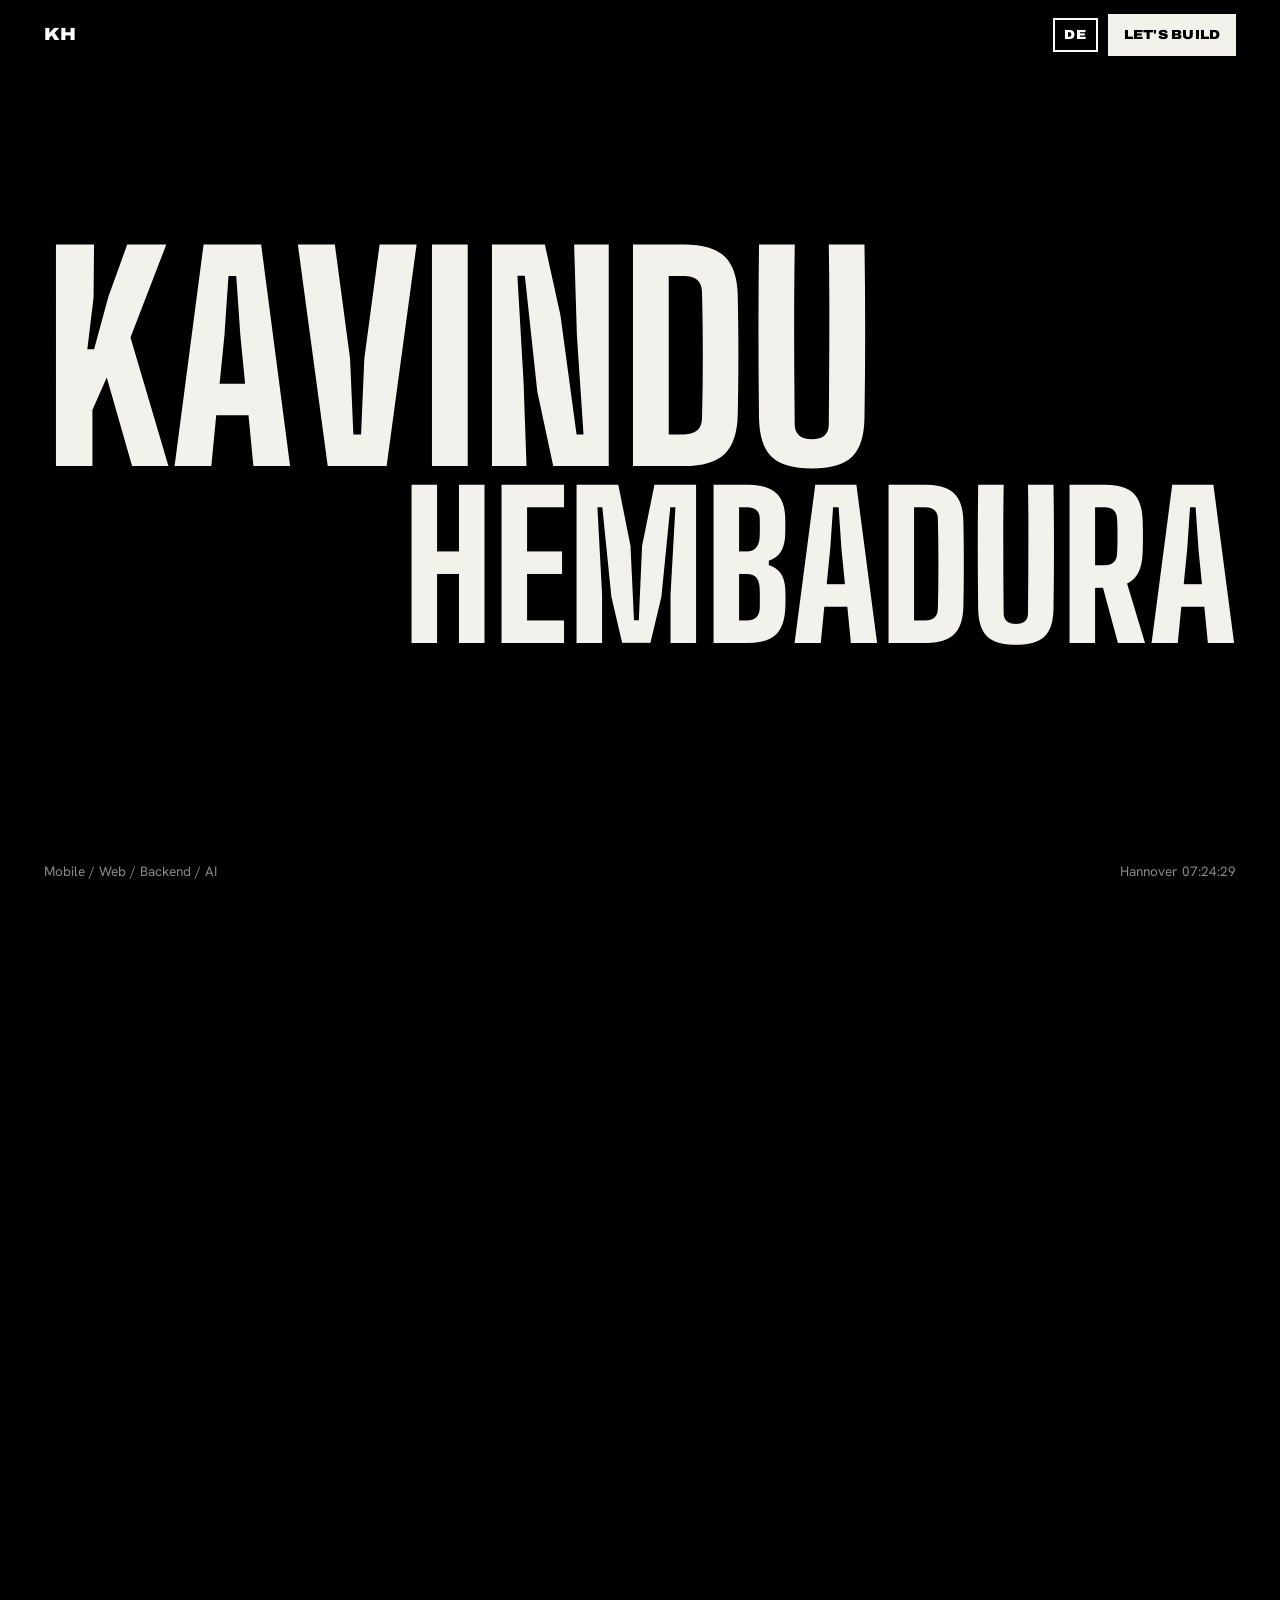
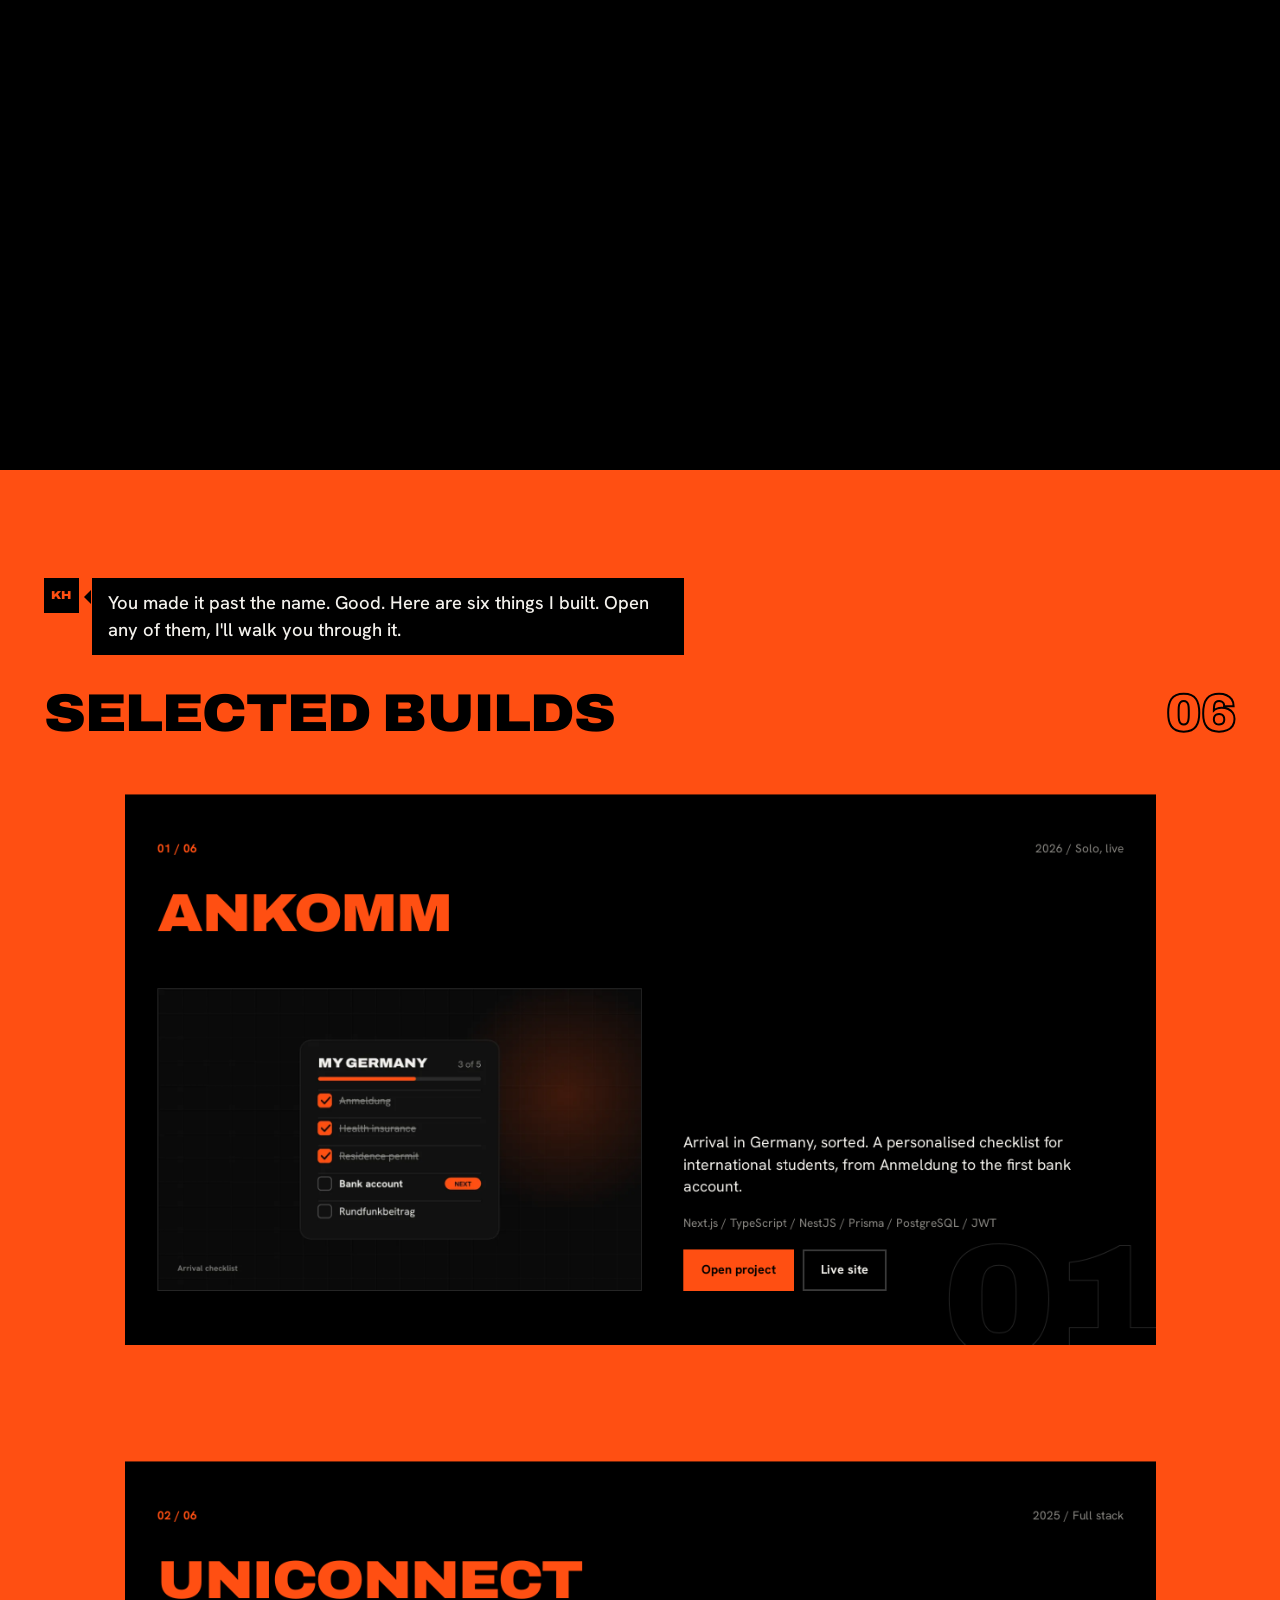
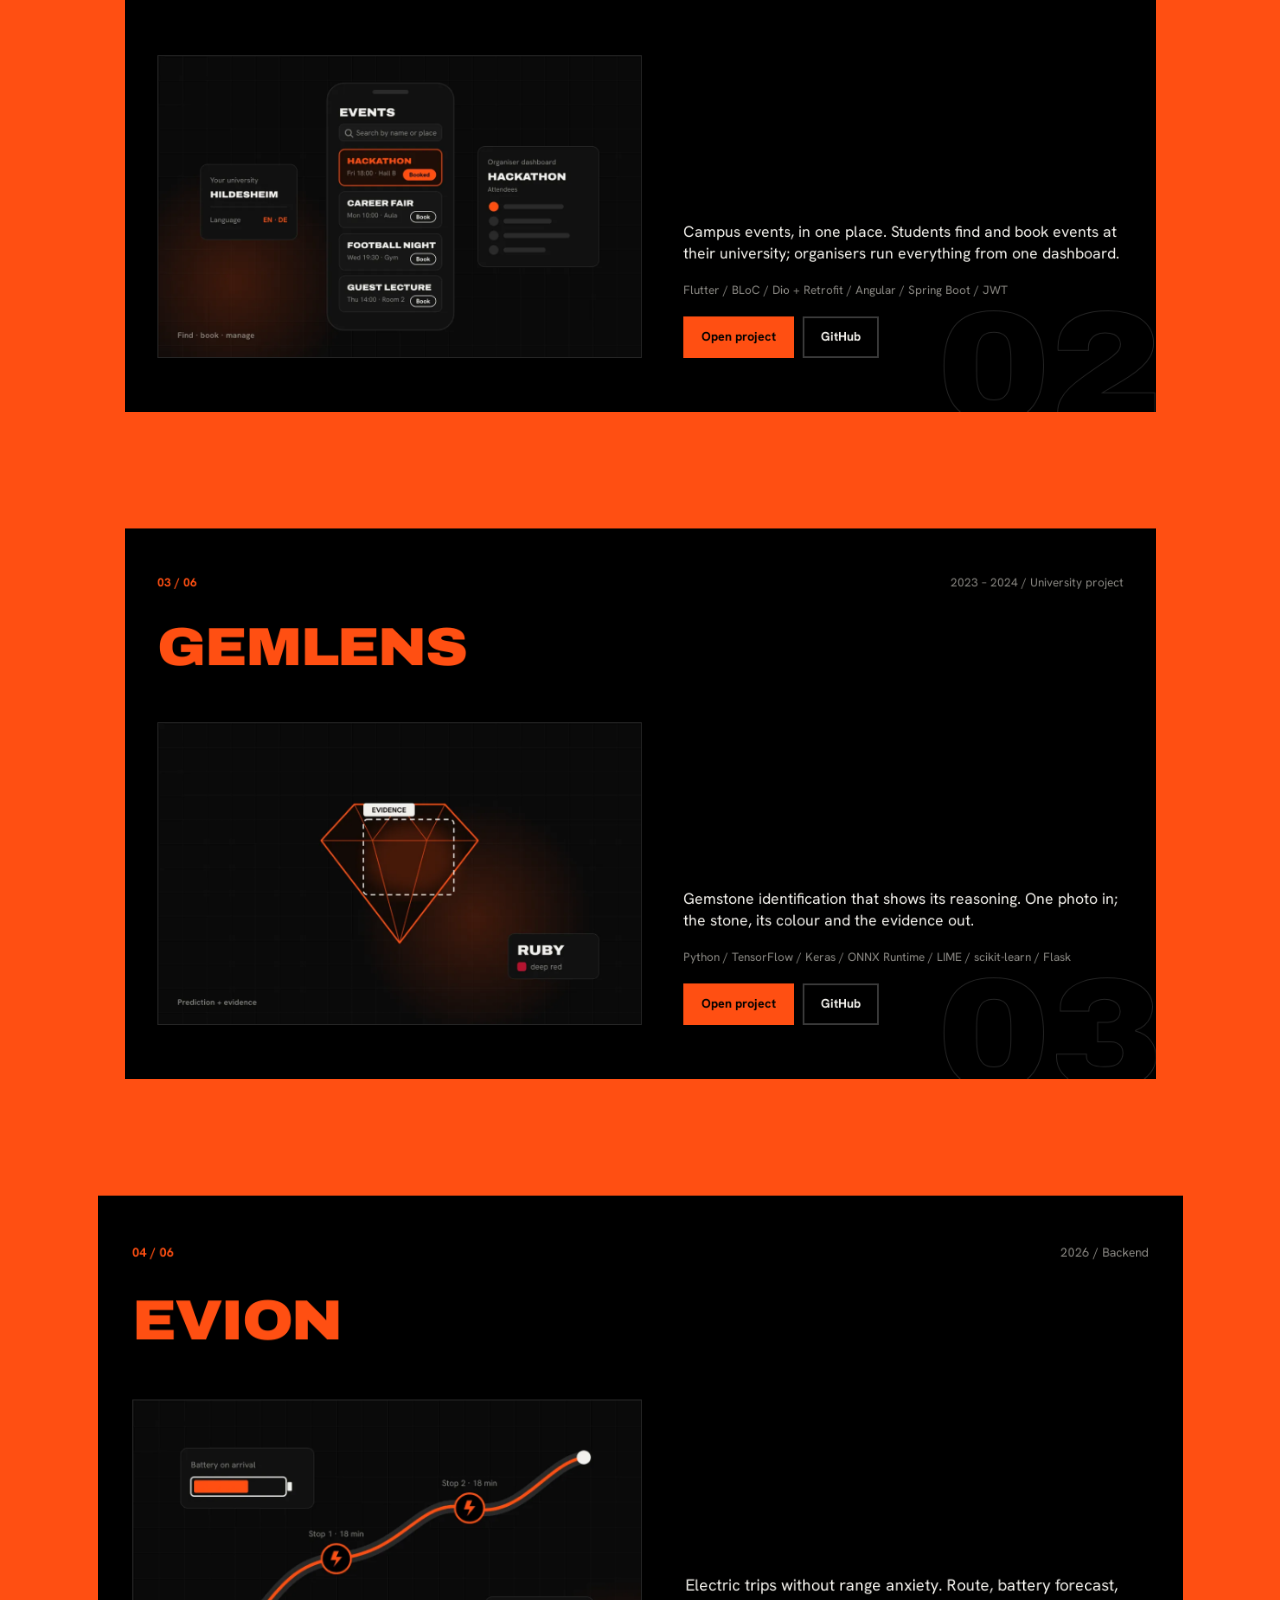
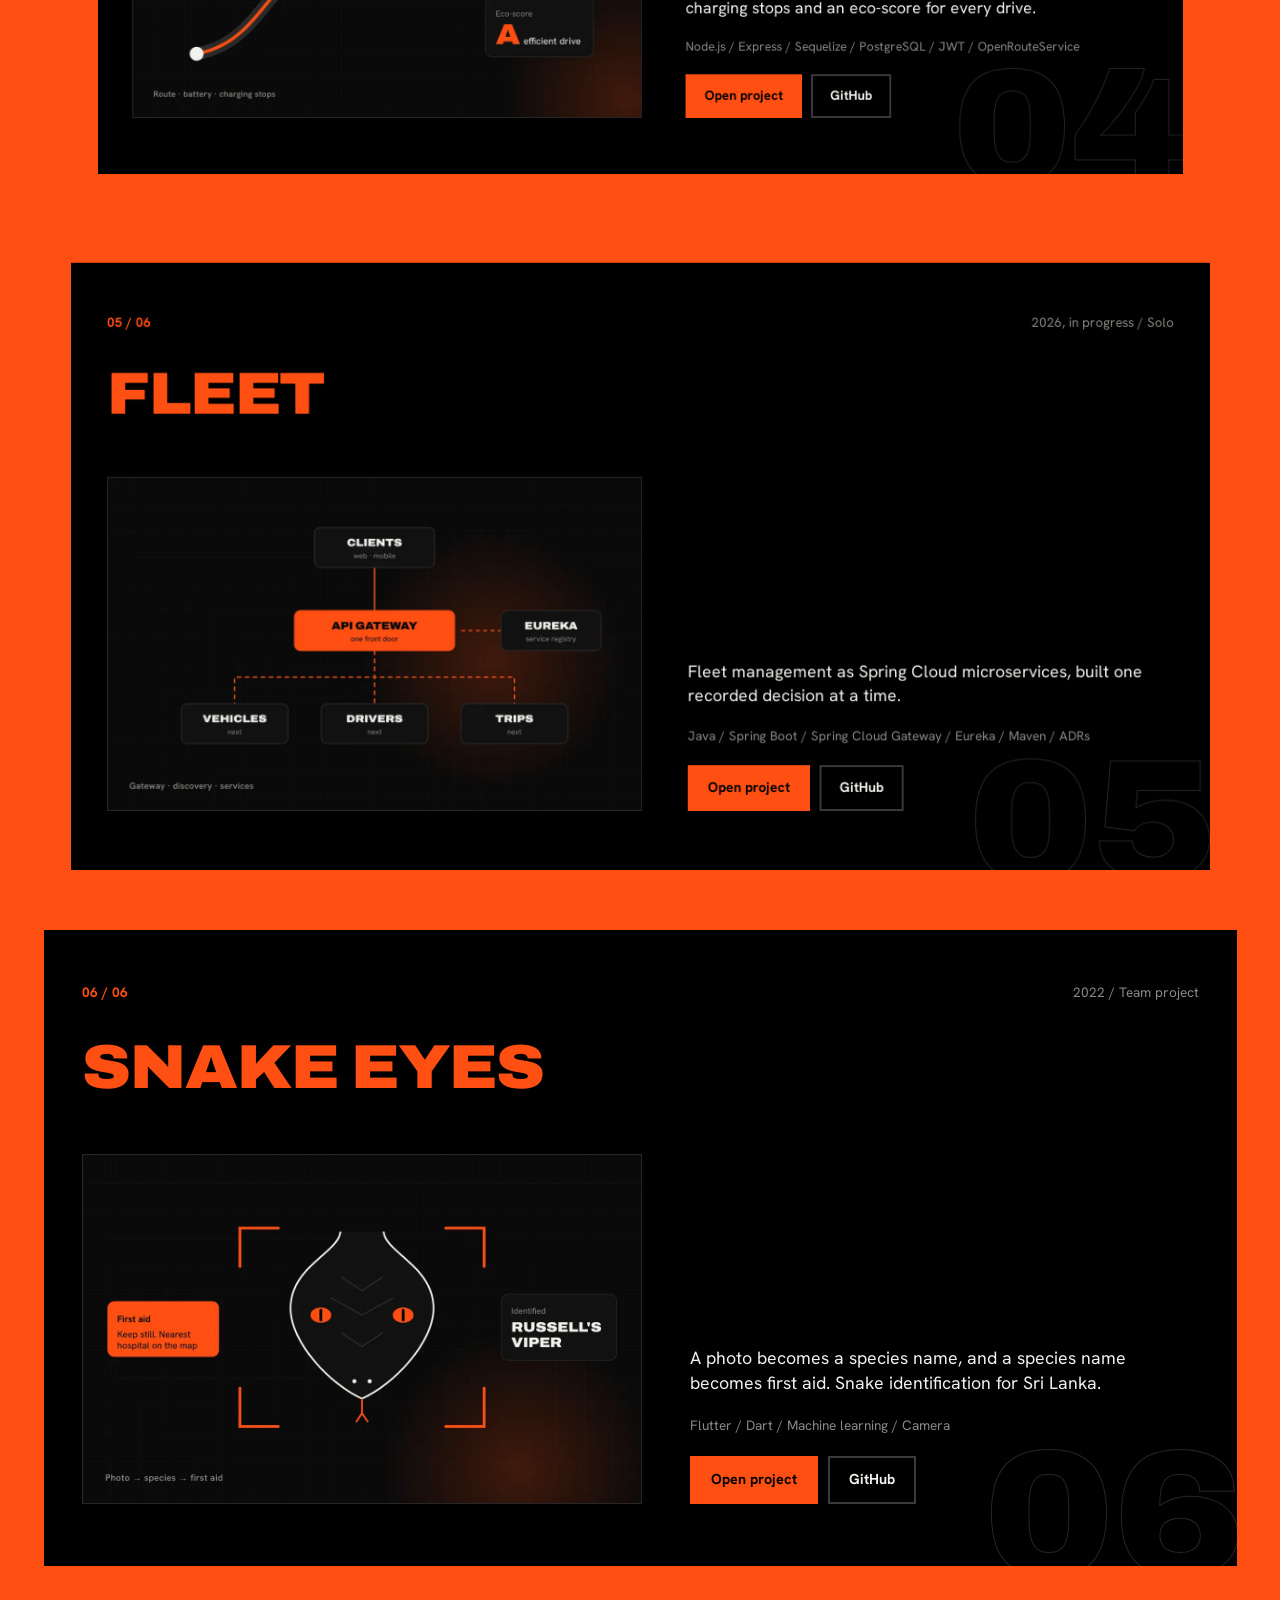
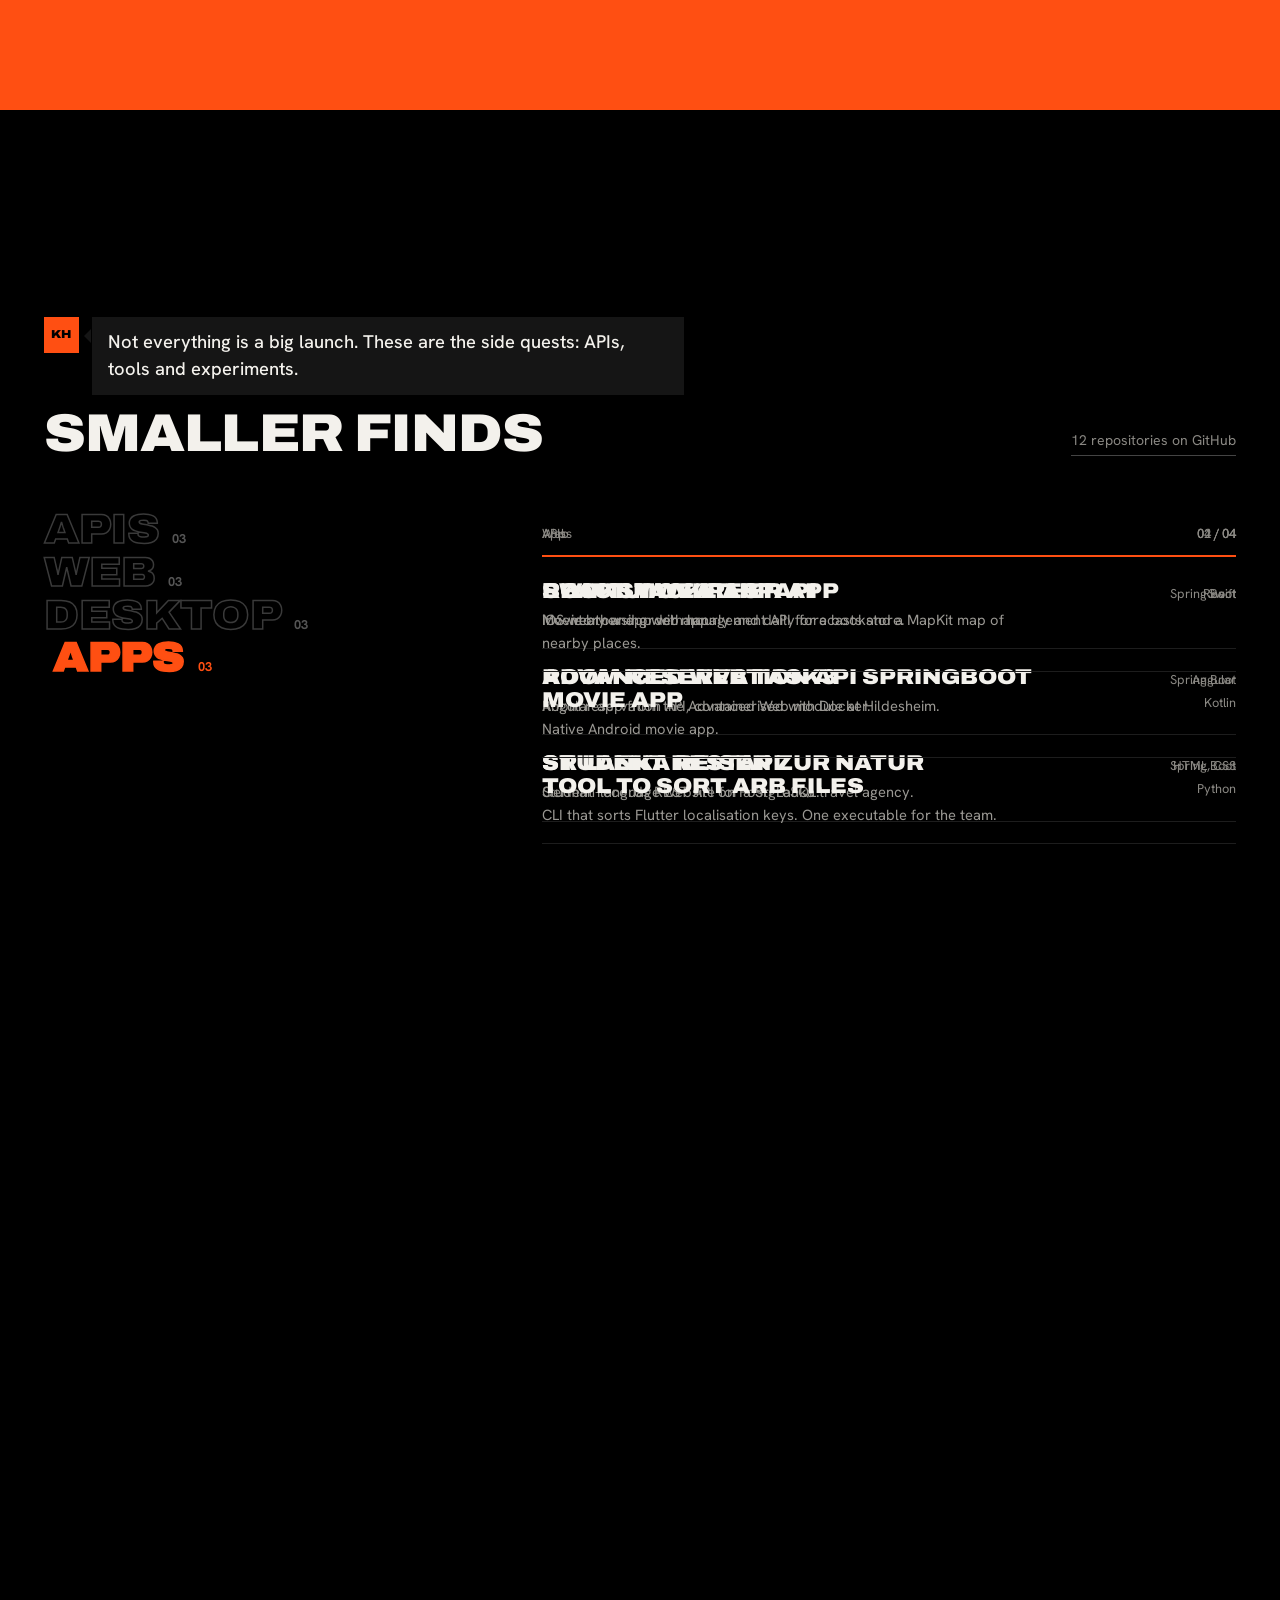
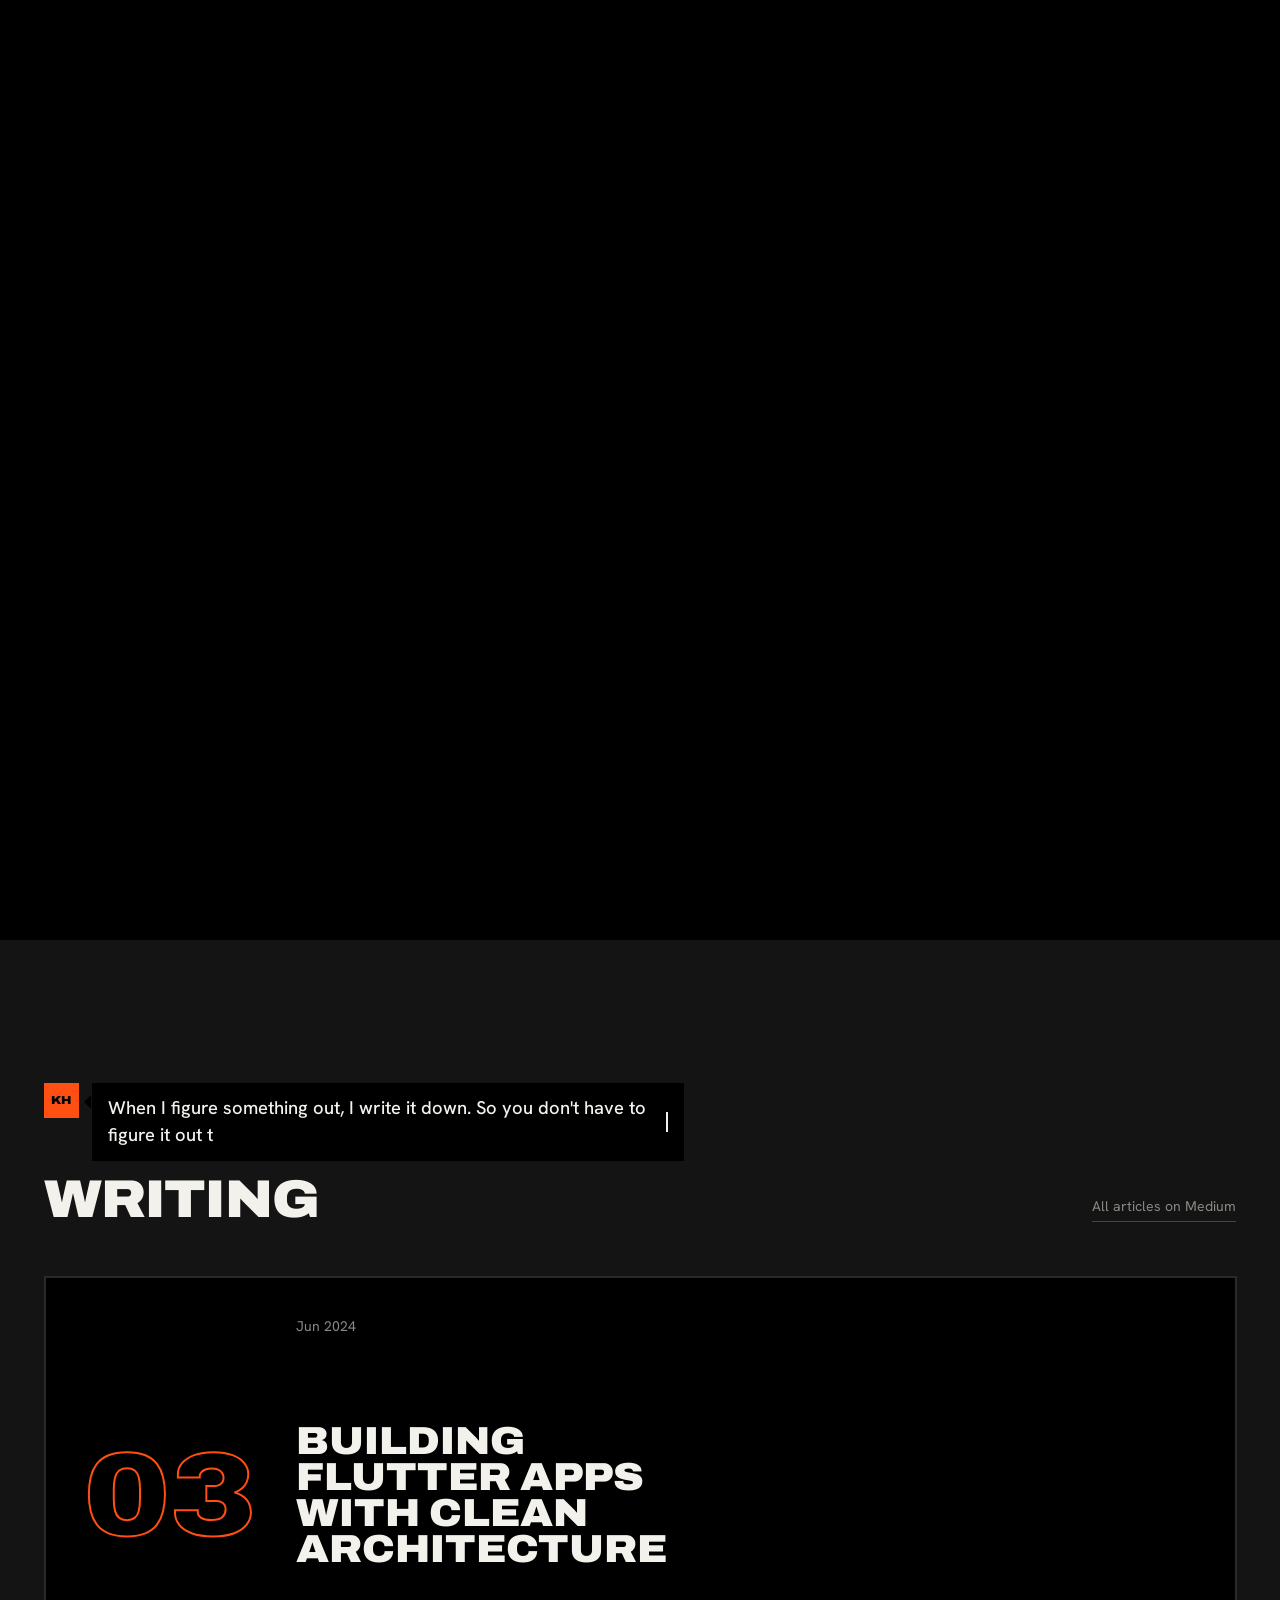
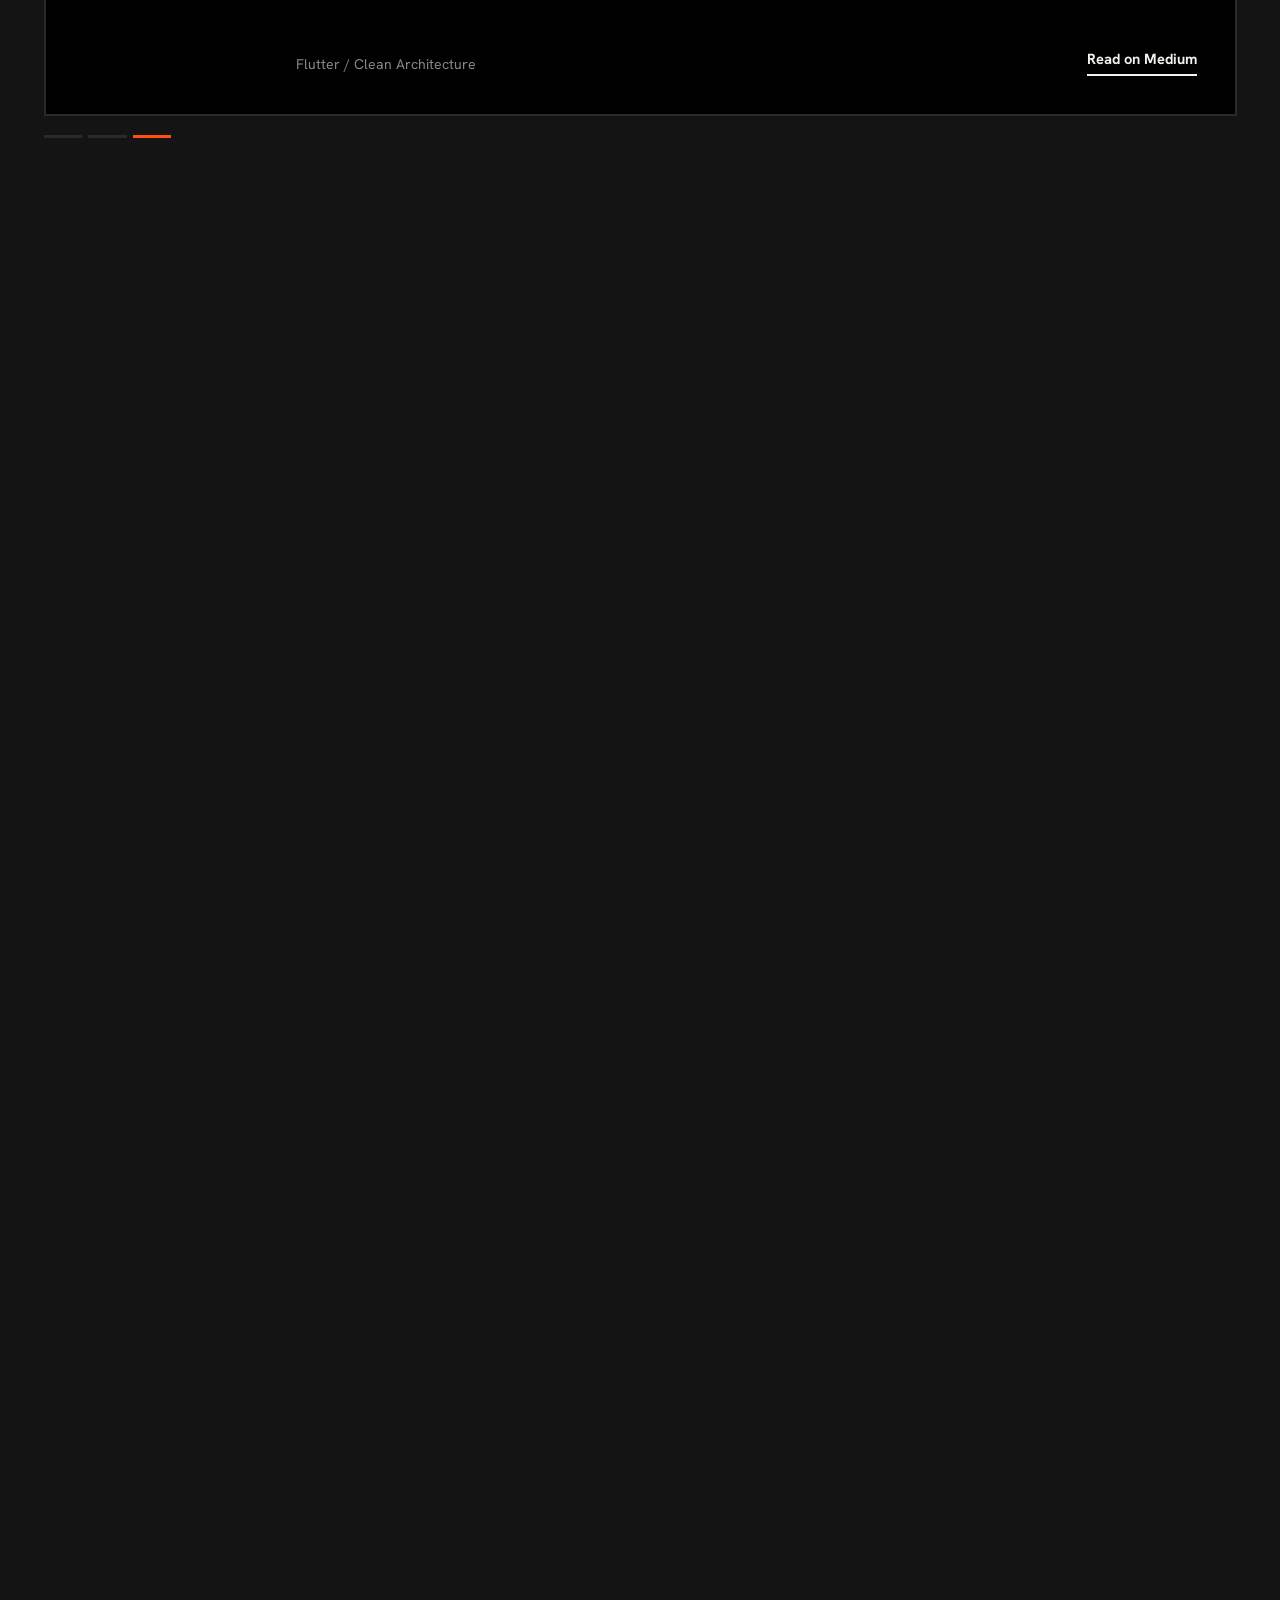
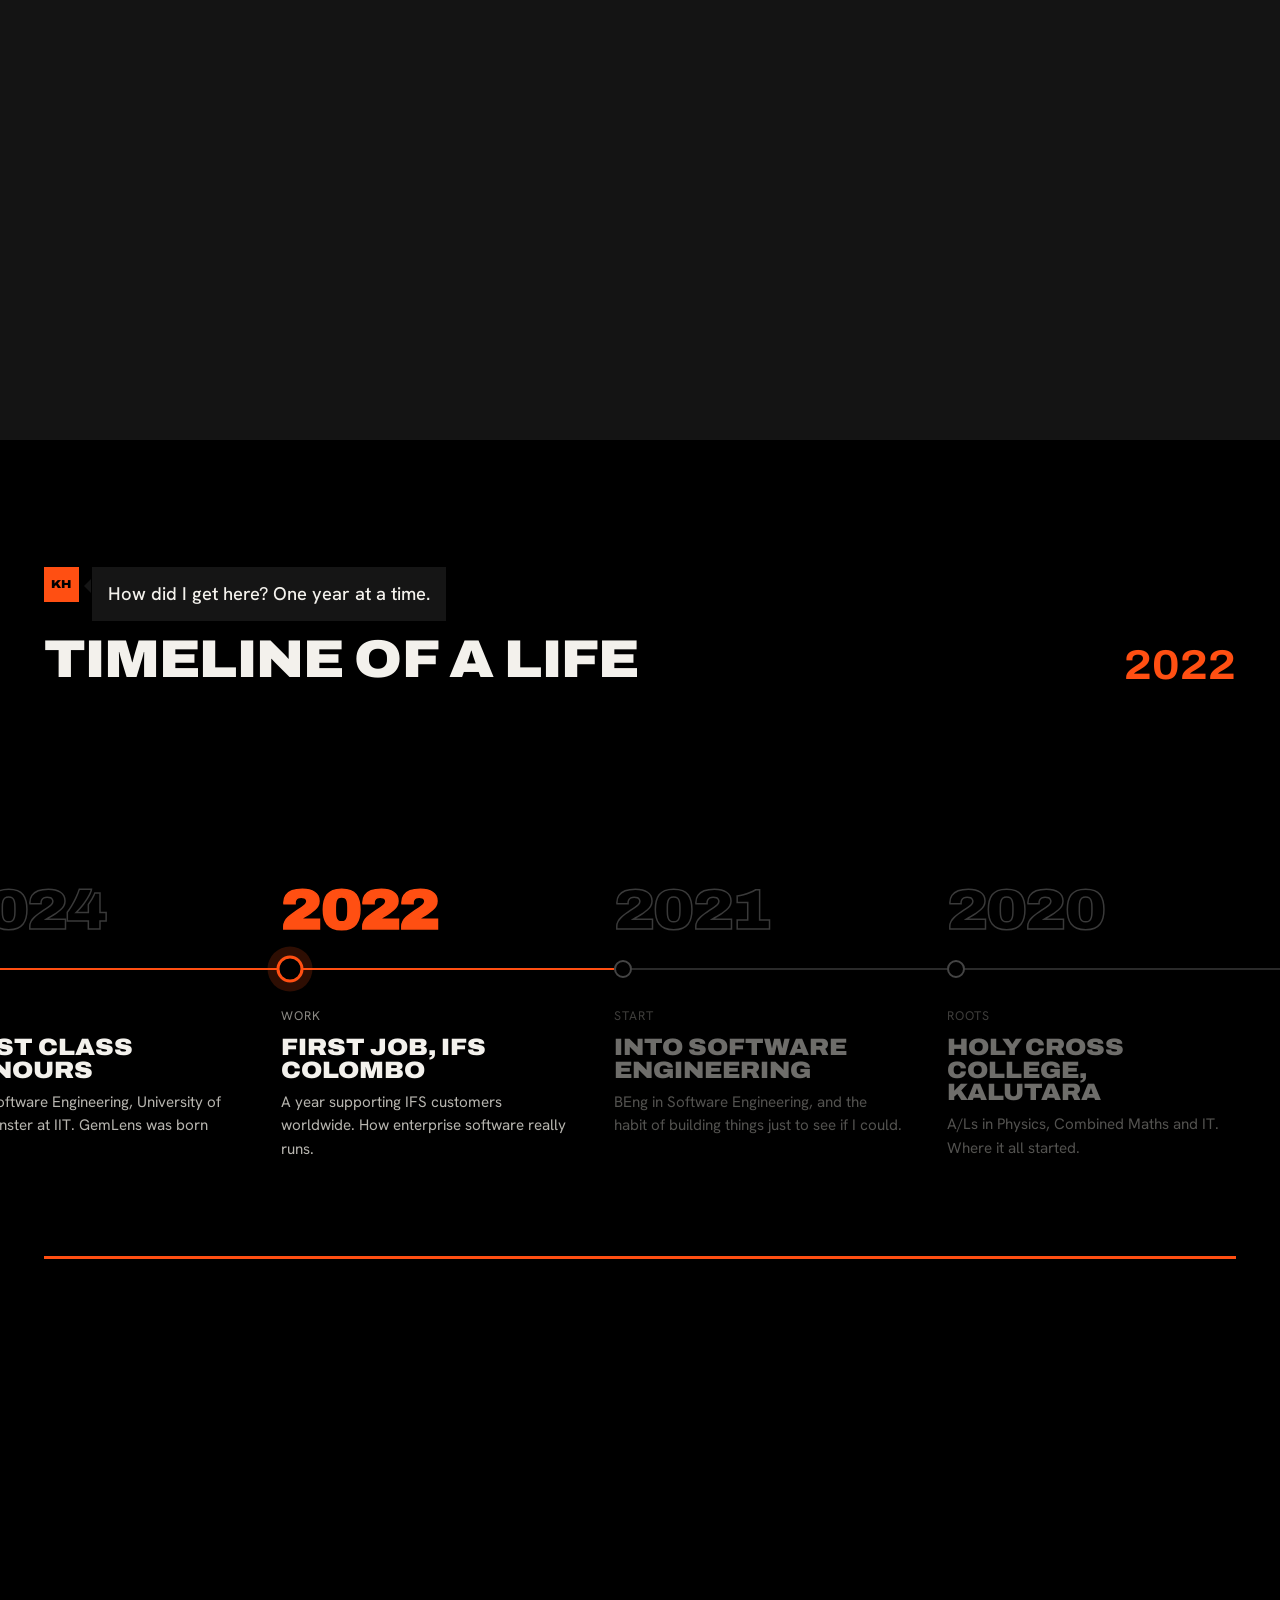
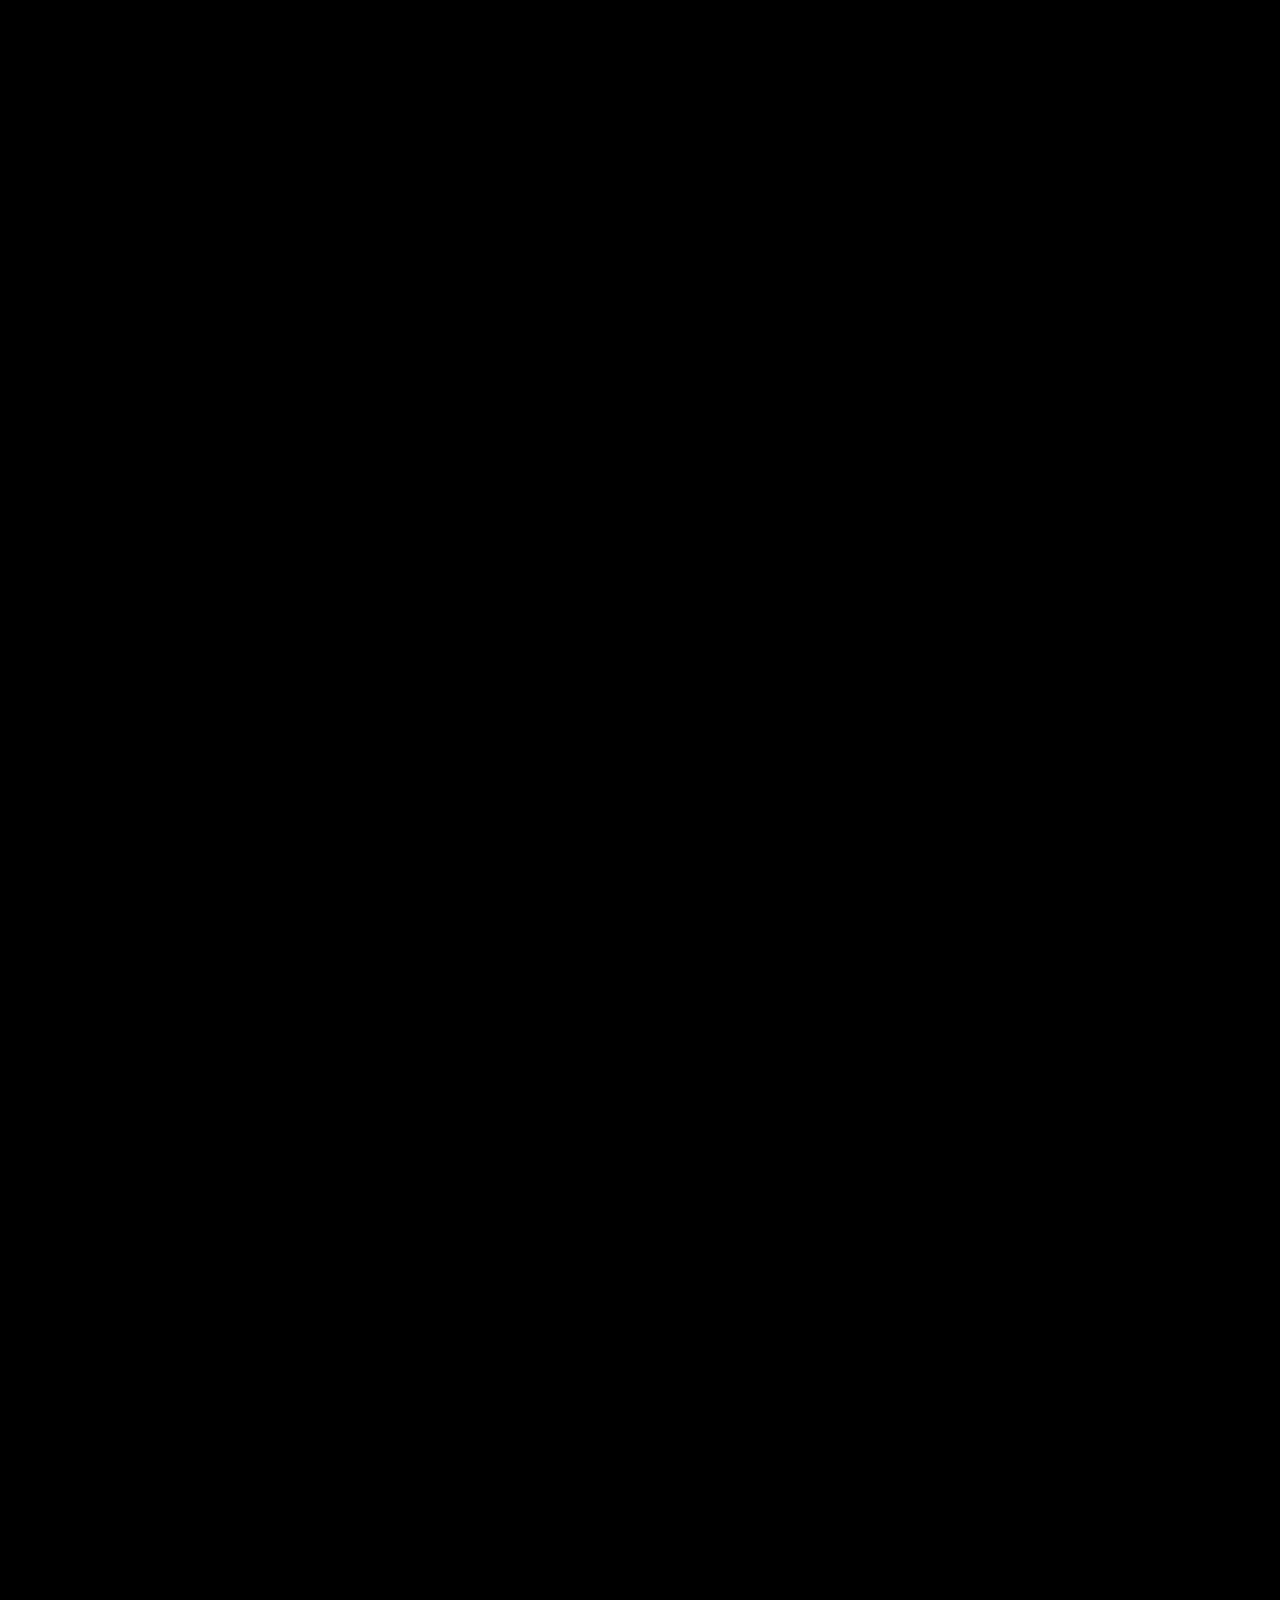
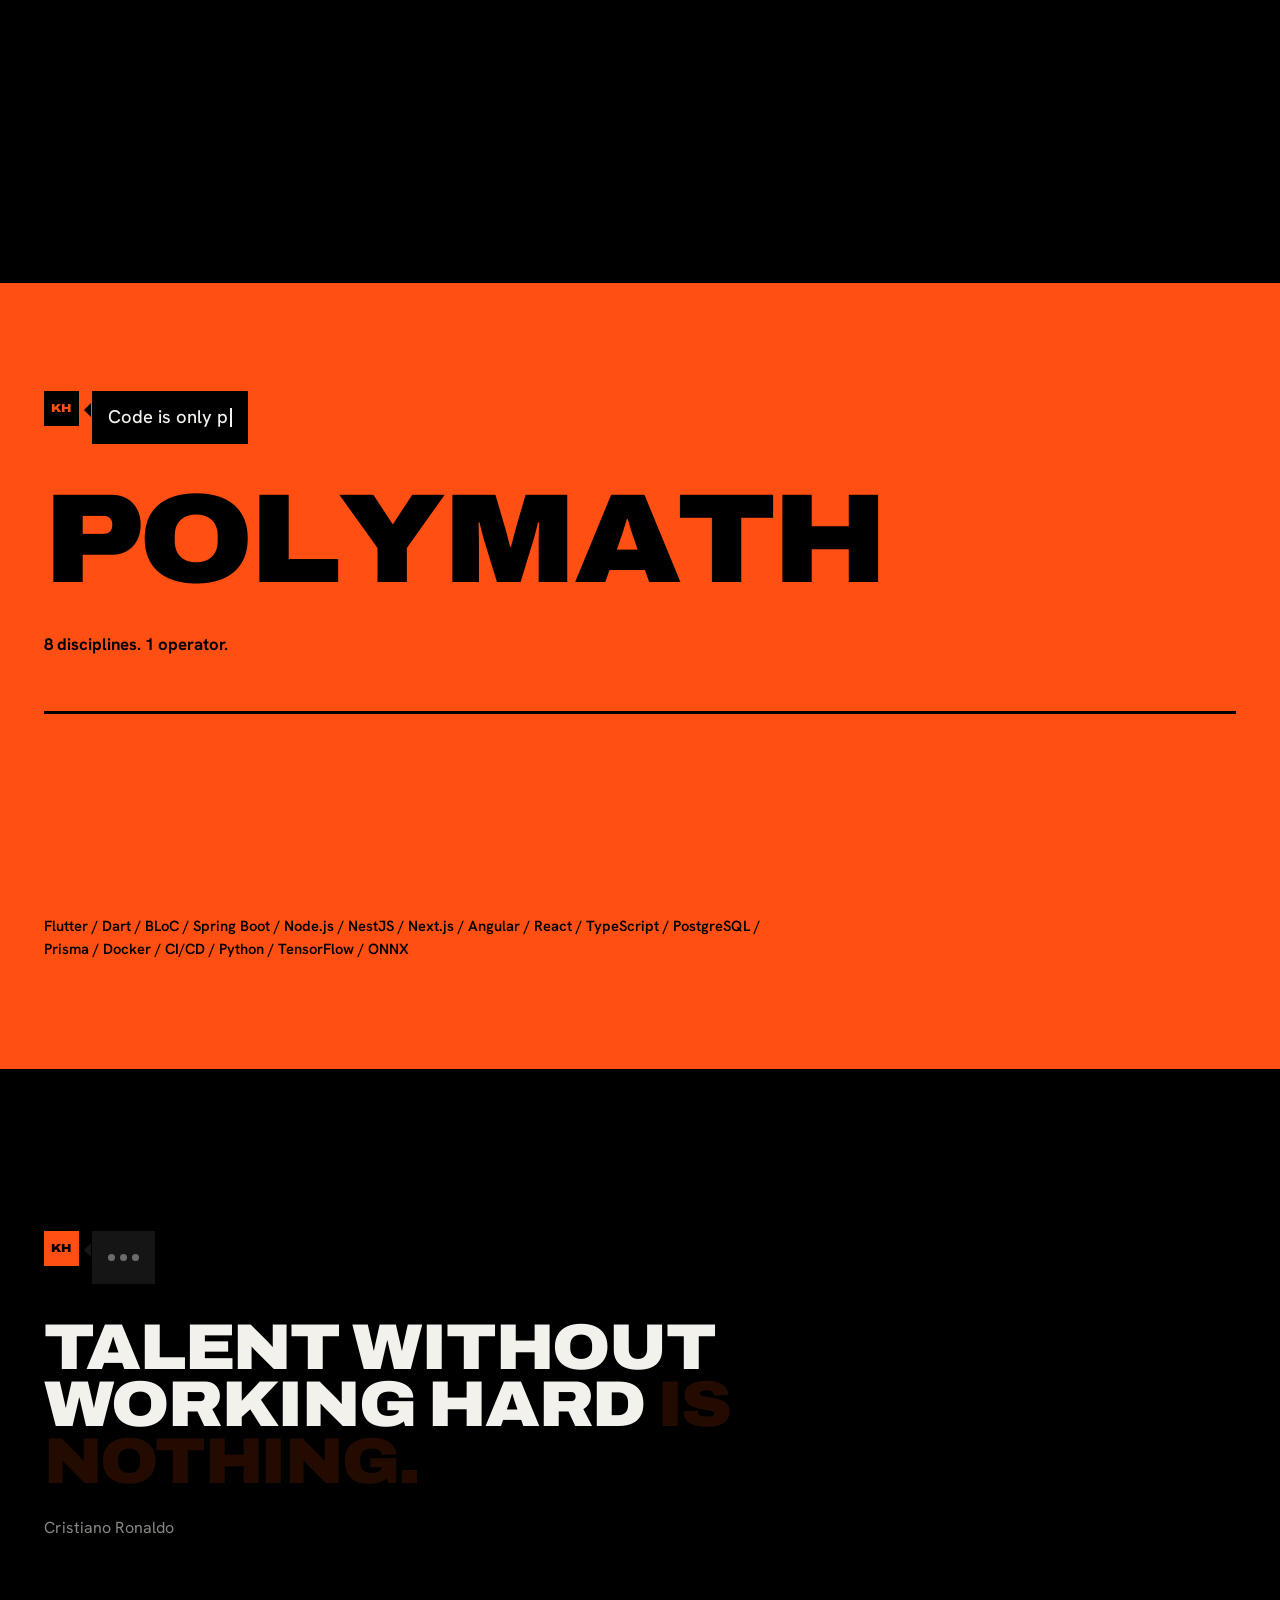
==== index.html @ 51989ea5 "Project features from the code; honest UniConnect and Fleet" ====
<!doctype html>
<html lang="en">
<head>
<meta charset="utf-8">
<meta name="viewport" content="width=device-width, initial-scale=1">
<title>Kavindu Deshal Hembadura – Software Engineer in Hannover</title>
<meta name="description" content="Kavindu Deshal Hembadura (Deshal), software engineer in Hannover, Germany. Flutter, full-stack and AI projects: Ankomm, GemLens, UniConnect, plus articles on Medium.">
<meta name="google-site-verification" content="pOadPPZWZTt-tbTa9ToXcUqXYU8Hak2jM5temB87EG8">
<meta name="author" content="Kavindu Deshal Hembadura">
<meta name="robots" content="index, follow, max-image-preview:large">
<link rel="canonical" href="https://deshal.me/">
<link rel="alternate" hreflang="en" href="https://deshal.me/?lang=en">
<link rel="alternate" hreflang="de" href="https://deshal.me/?lang=de">
<link rel="alternate" hreflang="x-default" href="https://deshal.me/">
<meta name="theme-color" content="#000000">
<meta property="og:type" content="profile">
<meta property="og:site_name" content="Kavindu Deshal Hembadura">
<meta property="og:url" content="https://deshal.me/">
<meta property="og:title" content="Kavindu Deshal Hembadura – Portfolio">
<meta property="og:description" content="Come take a look.">
<meta property="og:image" content="https://deshal.me/assets/og.png">
<meta property="og:image:width" content="1200">
<meta property="og:image:height" content="627">
<meta property="profile:first_name" content="Kavindu">
<meta property="profile:last_name" content="Hembadura">
<meta name="twitter:card" content="summary_large_image">
<meta name="twitter:image" content="https://deshal.me/assets/og.png">
<script type="application/ld+json">
{
 "@context": "https://schema.org",
 "@graph": [
  {
   "@type": "Person",
   "@id": "https://deshal.me/#me",
   "name": "Kavindu Deshal Hembadura",
   "alternateName": [
    "Kavindu Hembadura",
    "Kavindu Deshal",
    "Deshal"
   ],
   "url": "https://deshal.me/",
   "image": "https://deshal.me/assets/og.png",
   "jobTitle": "Software Engineer",
   "worksFor": {
    "@type": "Organization",
    "name": "Comitec IT Systems"
   },
   "alumniOf": [
    {
     "@type": "CollegeOrUniversity",
     "name": "University of Westminster"
    },
    {
     "@type": "CollegeOrUniversity",
     "name": "University of Hildesheim"
    }
   ],
   "address": {
    "@type": "PostalAddress",
    "addressLocality": "Hannover",
    "addressCountry": "DE"
   },
   "knowsAbout": [
    "Flutter",
    "Mobile app development",
    "Full-stack development",
    "NestJS",
    "Spring Boot",
    "Angular",
    "Explainable AI"
   ],
   "sameAs": [
    "https://github.com/Deshal-001",
    "https://www.linkedin.com/in/deshal001/",
    "https://medium.com/@kavindudeshal2"
   ]
  },
  {
   "@type": "WebSite",
   "@id": "https://deshal.me/#site",
   "url": "https://deshal.me/",
   "name": "Kavindu Deshal Hembadura",
   "inLanguage": [
    "en",
    "de"
   ],
   "publisher": {
    "@id": "https://deshal.me/#me"
   }
  }
 ]
}
</script>
<link rel="preload" href="assets/fonts/big-shoulders.woff2" as="font" type="font/woff2" crossorigin>
<link rel="preload" href="assets/fonts/archivo.woff2" as="font" type="font/woff2" crossorigin>
<link rel="preload" href="assets/fonts/hanken-grotesk.woff2" as="font" type="font/woff2" crossorigin>
<link rel="stylesheet" href="styles.css?v=43">
<link rel="icon" href="data:image/svg+xml,%3Csvg xmlns='http://www.w3.org/2000/svg' viewBox='0 0 32 32'%3E%3Crect width='32' height='32' fill='%23FF4F12'/%3E%3Ctext x='16' y='24' font-family='Arial Black' font-size='19' text-anchor='middle' fill='%23000'%3EK%3C/text%3E%3C/svg%3E">
</head>
<body>

<header class="bar">
  <a class="mark" href="#top" aria-label="Back to the top" data-de-aria="Zurück nach oben">KH</a>
  <div class="bar-r"><button type="button" class="lang" id="lang" data-c="DE" aria-label="Auf Deutsch lesen" data-de-aria="Read in English" lang="de" data-de="EN">DE</button><a class="bar-cta" href="#contact" data-de="Projekt starten">Let's build</a></div>
  <i class="prog" id="prog"></i>
</header>

<canvas class="ski" id="ski" aria-hidden="true"></canvas>

<main>

<!-- NAME -->
<section class="pin hero" id="top" style="--h:230vh">
  <div class="stage">
    <h1 class="hname" aria-label="Kavindu Deshal Hembadura">
      <span class="row r1" aria-hidden="true"><span class="mask fit" data-chars>Kavindu</span></span>
      <span class="row r2" aria-hidden="true"><span class="mask fit" data-chars>Hembadura</span></span>
    </h1>
    <p class="hero-mid" id="heroMid"><span data-de="Softwareentwickler">Software engineer</span><span>Hannover, DE</span></p>
    <div class="hero-foot">
      <p data-de="Mobile / Web / Backend / KI">Mobile / Web / Backend / AI</p>
      <p id="clock">Hannover --:--</p>
    </div>
  </div>
</section>

<!-- WORK (orange) -->
<section class="sec hot" id="work">
  <div class="wrap">
    <p class="say"><i aria-hidden="true">KH</i><span data-de="Du hast es am Namen vorbei geschafft. Gut. Hier sind sechs Dinge, die ich gebaut habe. Öffne eins, ich führe dich durch.">You made it past the name. Good. Here are six things I built. Open any of them, I'll walk you through it.</span></p>
    <div class="head"><h2 class="mid rise" data-de="Ausgewählte Projekte">Selected builds</h2><p class="head-n">06</p></div>
    <div class="stack projects" id="projects"></div>
  </div>
</section>

<!-- ARCHIVE: scroll switches the group -->
<section class="pin finds wave" id="archive" style="--h:270vh">
  <div class="stage">
    <div class="wrap">
      <p class="say"><i aria-hidden="true">KH</i><span data-de="Nicht alles ist ein großer Launch. Das hier sind die Nebenquests: APIs, Tools und Experimente.">Not everything is a big launch. These are the side quests: APIs, tools and experiments.</span></p>
      <div class="head"><h2 class="mid rise" data-de="Kleinere Fundstücke">Smaller finds</h2><a class="more" href="https://github.com/Deshal-001?tab=repositories" target="_blank" rel="noopener" data-de-html="&lt;span id=&quot;repoCount&quot;&gt;12&lt;/span&gt; Repositories auf GitHub"><span id="repoCount">12</span> repositories on GitHub</a></div>
      <div class="fx">
        <ol class="fx-tabs" id="fxTabs"></ol>
        <div class="fx-panes" id="repos"></div>
      </div>
    </div>
  </div>
</section>

<!-- WRITING -->
<section class="pin wr wave" id="writing" style="--h:300vh">
  <div class="stage">
  <div class="wrap">
    <p class="say"><i aria-hidden="true">KH</i><span data-de="Wenn ich etwas herausfinde, schreibe ich es auf. Damit du es nicht zweimal herausfinden musst.">When I figure something out, I write it down. So you don't have to figure it out twice.</span></p>
    <div class="head"><h2 class="mid rise" data-de="Artikel">Writing</h2><a class="more" href="https://medium.com/@kavindudeshal2" target="_blank" rel="noopener" data-de="Alle Artikel auf Medium">All articles on Medium</a></div>
    <div class="deck" id="deck">
      <a class="post" href="https://medium.com/@kavindudeshal2/a-simple-tool-to-sort-arb-files-0cc881fdfc03" target="_blank" rel="noopener" data-c="Read"><span class="post-n">01</span><time datetime="2024-12-14" data-de="Dez 2024">Dec 2024</time><b>A Simple Tool to Sort ARB Files</b><span class="post-t">Flutter / Python</span><span class="post-go" data-de="Auf Medium lesen">Read on Medium</span></a>
      <a class="post" href="https://medium.com/@kavindudeshal2/provider-vs-bloc-choosing-the-right-state-management-solution-for-your-flutter-app-614d32a9f27c" target="_blank" rel="noopener" data-c="Read"><span class="post-n">02</span><time datetime="2024-08-12">Aug 2024</time><b>Provider vs BLoC</b><span class="post-t">Flutter / Architecture</span><span class="post-go" data-de="Auf Medium lesen">Read on Medium</span></a>
      <a class="post" href="https://medium.com/@kavindudeshal2/building-maintainable-flutter-apps-with-clean-architecture-5b81f7ef7830" target="_blank" rel="noopener" data-c="Read"><span class="post-n">03</span><time datetime="2024-06-20">Jun 2024</time><b>Building Flutter Apps with Clean Architecture</b><span class="post-t">Flutter / Clean Architecture</span><span class="post-go" data-de="Auf Medium lesen">Read on Medium</span></a>
    </div>
  </div>
  </div>
</section>

<!-- TIMELINE: scrolls sideways -->
<section class="pin tl wave" id="timeline">
  <div class="stage">
    <div class="wrap"><p class="say"><i aria-hidden="true">KH</i><span data-de="Wie bin ich hierher gekommen? Ein Jahr nach dem anderen.">How did I get here? One year at a time.</span></p><div class="head"><h2 class="mid rise" data-de="Zeitleiste eines Lebens">Timeline of a life</h2><p class="tl-n"><b id="tlNow">2026</b></p></div></div>
    <div class="ttrack" id="life"></div>
    <div class="wrap"><div class="tl-bar"><i id="tlBar"></i></div></div>
  </div>
</section>

<!-- POLYMATH (orange) -->
<section class="sec hot poly wave" id="polymath">
  <div class="wrap">
    <p class="say"><i aria-hidden="true">KH</i><span data-de="Code ist nur ein Teil der Geschichte. Hier ist der Rest von mir.">Code is only part of the story. Here's the rest of me.</span></p>
    <h2 class="pword reveal"><span class="fit" data-chars>Polymath</span></h2>
    <p class="psub" data-de="8 Disziplinen. Ein Kopf.">8 disciplines. 1 operator.</p>
    <ul class="disc reveal" aria-label="Disciplines" data-de-aria="Disziplinen">
      <li>Coder</li><li data-de="Cricketspieler">Cricketer</li><li data-de="Gründer">Founder</li><li data-de="Autor">Writer</li><li data-de="Fußballer">Footballer</li><li data-de="Wasser&shy;skifahrer">Water skier</li><li data-de="Fotograf">Photographer</li><li data-de="Reisender">Traveler</li>
    </ul>
    <p class="techs">Flutter / Dart / BLoC / Spring Boot / Node.js / NestJS / Next.js / Angular / React / TypeScript / PostgreSQL / Prisma / Docker / CI/CD / Python / TensorFlow / ONNX</p>
  </div>
</section>

<!-- QUOTE -->
<section class="sec quote wave">
  <div class="wrap">
    <p class="say"><i aria-hidden="true">KH</i><span data-de="Der Satz, nach dem ich trainiere. Auf dem Platz und an der Tastatur.">The line I train by. On the pitch and at the keyboard.</span></p>
    <blockquote class="q" id="quote"><p data-de-html="Talent ohne harte Arbeit &lt;span&gt;ist nichts.&lt;/span&gt;">Talent without working hard <span>is nothing.</span></p><cite>Cristiano Ronaldo</cite></blockquote>
  </div>
</section>

<!-- RECOMMENDATIONS (shown only when filled in app.js) -->
<section class="sec" id="recs" hidden>
  <div class="wrap">
    <div class="head"><h2 class="mid rise" data-de="Was andere sagen">Said about me</h2><a class="more" href="https://www.linkedin.com/in/deshal001/" target="_blank" rel="noopener" data-de="Auf LinkedIn">On LinkedIn</a></div>
    <div class="rec-list" id="recList"></div>
  </div>
</section>

<!-- CONTACT (orange) -->
<section class="sec hot contact wave" id="contact">
  <div class="wrap">
    <h2 class="big slide2"><span class="ln" data-de="Lass uns">Let's build</span><span class="ln" data-de="was bauen">something</span></h2>
    <p class="say csay"><i aria-hidden="true">KH</i><span data-de="Du bist dran. Eine Idee? Wähl aus, was du brauchst, und erzähl mir davon.">Your turn. Got an idea? Pick what you need and tell me about it.</span></p>
    <div class="forge">
      <div class="pick" role="tablist" aria-label="What should we build?" data-de-aria="Was sollen wir bauen?">
        <button role="tab" aria-selected="true" data-k="mobile" data-de="Mobile App">Mobile app</button>
        <button role="tab" aria-selected="false" data-k="web" data-de="Webplattform">Web platform</button>
        <button role="tab" aria-selected="false" data-k="api">Backend &amp; APIs</button>
        <button role="tab" aria-selected="false" data-k="ai" data-de="KI-Feature">AI feature</button>
        <button role="tab" aria-selected="false" data-k="new" data-de="Etwas Neues">Something new</button>
      </div>
      <div class="out" role="tabpanel" aria-live="polite">
        <h3 id="fTitle"></h3>
        <p id="fDesc"></p>
        <div class="fgrid"><ul id="fGet"></ul><p class="fstack" id="fStack"></p></div>
        <a class="go" id="fGo" href="mailto:kavindudeshal2@gmail.com" data-de="Loslegen">Start building</a>
      </div>
    </div>
  </div>
</section>

<footer class="foot wave">
  <div class="wrap">
    <div class="f-top reveal">
      <p class="f-lab" data-de="Immer noch da? Dann lass uns reden.">Still here? Then let's talk.</p>
      <a class="f-email" href="mailto:kavindudeshal2@gmail.com" data-c="Write">kavindudeshal2@gmail.com</a>
      <button type="button" class="f-copy" id="copyEmail" data-c="Copy" data-de="Kopieren">Copy</button>
    </div>
    <nav class="f-grid reveal" aria-label="Links">
      <a href="https://www.linkedin.com/in/deshal001/" target="_blank" rel="noopener"><small>01</small>LinkedIn</a>
      <a href="https://github.com/Deshal-001" target="_blank" rel="noopener"><small>02</small>GitHub</a>
      <a href="https://medium.com/@kavindudeshal2" target="_blank" rel="noopener"><small>03</small>Medium</a>
      <a href="assets/Kavindu_Deshal_Hembadura_CV.pdf" target="_blank" rel="noopener" data-c="CV" data-de-html="&lt;small&gt;04&lt;/small&gt;Lebenslauf (EN)"><small>04</small>Download CV</a>
    </nav>
    <div class="fmeta"><span><span data-de="Hannover, Deutschland">Hannover, Germany</span> <b id="clock2">--:--</b></span><span>© <span id="yr2">2026</span> Kavindu Hembadura</span><a href="#top" data-de="Nach oben">Back to the top</a></div>
  </div>
  <p class="fname reveal" aria-hidden="true"><span class="fit" data-chars>Kavindu Hembadura</span></p>
</footer>

</main>

<dialog class="sheet" id="sheet" aria-labelledby="shName">
  <div class="sheet-in">
    <button class="x" type="button" id="shClose" data-de="Schließen">Close</button>
    <p class="sh-meta" id="shMeta"></p>
    <h3 id="shName"></h3>
    <img class="sh-shot" id="shImg" alt="" width="1200" height="750" decoding="async">
    <p class="sh-sum" id="shSum"></p>
    <h4 class="sh-h" data-de="Was es kann">What it does</h4>
    <ul class="sh-feat" id="shFeat"></ul>
    <h4 class="sh-h" data-de="Unter der Haube">Under the hood</h4>
    <ol class="sh-pts" id="shPts"></ol>
    <p class="sh-stack" id="shStack"></p>
    <div class="sh-links" id="shLinks"></div>
  </div>
</dialog>

<div class="cur" id="cur" aria-hidden="true"><i class="cur-dot"></i><i class="cur-ring"><span id="curT"></span></i></div>
<p class="toast" id="toast" role="status"></p>
<script src="assets/lenis.min.js?v=43"></script>
<script src="app.js?v=43"></script>
</body>
</html>
---- styles.css ----
@font-face{font-family:"Big Shoulders";src:url(assets/fonts/big-shoulders.woff2) format("woff2");font-weight:100 900;font-display:swap}
@font-face{font-family:"Archivo";src:url(assets/fonts/archivo.woff2) format("woff2");font-weight:100 900;font-stretch:62% 125%;font-display:swap}
@font-face{font-family:"Hanken Grotesk";src:url(assets/fonts/hanken-grotesk.woff2) format("woff2");font-weight:100 900;font-display:swap}

:root{
  --bg:#000;--ink:#F3F1EC;--dim:#8A8883;--line:#222;
  --o:#FF4F12;--gold:#FFC93C;
  --d:"Archivo",Arial Black,sans-serif;--b:"Hanken Grotesk",system-ui,sans-serif;
  --pad:clamp(1.1rem,3.4vw,3.2rem);
  --out:cubic-bezier(.16,1,.3,1);--ease:cubic-bezier(.7,0,.2,1);
}
*{box-sizing:border-box}
html{background:var(--bg);-webkit-text-size-adjust:100%}
html.lenis,html.lenis body{height:auto}
.lenis.lenis-stopped{overflow:clip}
.ski{position:fixed;inset:0;width:100%;height:100%;z-index:45;pointer-events:none;display:block;will-change:transform}
body{margin:0;background:var(--bg);color:var(--ink);font:400 1rem/1.55 var(--b);overflow-x:clip;-webkit-font-smoothing:antialiased}
::selection{background:var(--o);color:#000}
a{color:inherit;text-decoration:none}
button{font:inherit;color:inherit;background:none;border:0;padding:0;cursor:pointer}
:focus-visible{outline:2px solid var(--o);outline-offset:4px}
.hot :focus-visible{outline-color:#000}
.wrap{padding:0 var(--pad);max-width:1600px;margin:0 auto}
.fit{display:inline-block;white-space:nowrap;line-height:.82}
.big,.mid,.pword,.fname,.p-name,.rw b,.life h3,.life .y,.pick button,.out h3,.sheet h3,.mark,.disc li,.q p,.go,.bar-cta,.rec footer b{font-family:var(--d);font-weight:900;font-stretch:110%;text-transform:uppercase}

/* ---------- top bar ---------- */
.bar{position:fixed;inset:0 0 auto;z-index:50;display:flex;justify-content:space-between;align-items:center;padding:.9rem var(--pad);pointer-events:none}
.bar a{pointer-events:auto}
.bar-r{display:flex;align-items:center;gap:.6rem}
.lang{pointer-events:auto;font:900 .82rem/1 var(--d);font-stretch:110%;letter-spacing:.04em;color:#fff;mix-blend-mode:difference;background:none;border:2px solid currentColor;padding:.5rem .6rem;cursor:pointer;transition:transform .2s}
.lang:hover{transform:translateY(-2px)}
.lang:focus-visible{outline:2px solid var(--o);outline-offset:3px}
body.leaving main,body.leaving .bar{opacity:0;transition:opacity .25s}
.mark{font-size:1.1rem;color:#fff;mix-blend-mode:difference}
.bar-cta{background:var(--ink);color:#000;font-size:.82rem;padding:.65rem 1rem;letter-spacing:.02em;transition:background .25s,color .25s}
.bar-cta:hover{background:var(--o)}
.prog{position:fixed;right:0;top:0;width:3px;height:100vh;background:var(--o);transform-origin:50% 0;transform:scaleY(0);z-index:51}

/* ---------- reveal (once) ---------- */
.rise{opacity:0;transform:translateY(40px);transition:opacity .9s var(--out),transform .9s var(--out)}
.rise.in{opacity:1;transform:none}

/* ---------- talking to the visitor ---------- */
.say{display:flex;align-items:flex-start;gap:.8rem;margin:0 0 clamp(1.4rem,4vh,2.4rem);max-width:40rem}
.say i{flex:0 0 2.2rem;height:2.2rem;display:grid;place-items:center;background:var(--o);color:#000;font:900 .72rem/1 var(--d);font-stretch:110%;font-style:normal}
.say > span{background:#151515;color:var(--ink);padding:.75rem 1rem;font-size:clamp(1rem,.95rem + .25vw,1.15rem);line-height:1.45;font-weight:500;position:relative}
.say > span::before{content:"";position:absolute;left:-.45rem;top:.75rem;border:.45rem solid transparent;border-left:0;border-right-color:#151515}
.hot .say i{background:#000;color:var(--o)}
.hot .say > span{background:#000;color:var(--ink)}
.hot .say > span::before{border-right-color:#000}
.tl .say,.finds .say,.wr .say{margin-bottom:1rem}

/* ---------- name screen (unchanged) ---------- */
.pin{position:relative;height:var(--h,230vh)}
.stage{position:sticky;top:0;height:100vh;height:100svh;overflow:hidden}
.hero .stage{display:flex;flex-direction:column;justify-content:center}
.hname{margin:0;font:800 10rem/.8 "Big Shoulders",Impact,sans-serif;text-transform:uppercase;display:flex;flex-direction:column;align-items:stretch;padding:0 var(--pad);position:relative;z-index:2}
.hname .row{display:block;will-change:transform}
.hname .r2{text-align:right}
.mask{overflow:hidden;padding:.02em 0 .04em;line-height:.8}
.mask .c{display:inline-block;transform:translateY(110%);transition:transform 1.2s var(--out);transition-delay:calc(var(--i) * 55ms + .15s)}
.loaded .mask .c{transform:none}
.hname .r2 .c{transition-delay:calc(var(--i) * 55ms + .45s)}
.hero-mid{position:absolute;left:50%;top:50%;z-index:3;mix-blend-mode:difference;color:#fff;margin:0;transform:translate(-50%,-50%);display:flex;flex-direction:column;align-items:center;gap:.4rem;font:800 clamp(2.4rem,1rem + 3vw,4.2rem)/.9 "Big Shoulders",Impact,sans-serif;text-transform:uppercase;white-space:nowrap;opacity:0}
.hero-mid .gl{font-style:normal;color:var(--o)}
.hero-mid span{display:block}
.hero-mid.hit span:first-child{animation:mhit .8s cubic-bezier(.16,1,.3,1)}
@keyframes mhit{0%{transform:scaleX(1.35);opacity:.35}40%{transform:scaleX(.97);opacity:1}100%{transform:none}}
.hero-mid span:last-child{font:500 1rem/1 var(--b);text-transform:none;color:#aaa}
.hero-foot{position:absolute;left:0;right:0;bottom:0;display:flex;justify-content:space-between;padding:1.1rem var(--pad);font-size:.85rem;color:var(--dim);opacity:0;transition:opacity 1s 1.4s}
.hero-foot p{margin:0}
.loaded .hero-foot{opacity:1}
#clock{font-variant-numeric:tabular-nums}

/* ---------- sections ---------- */
.sec{padding:clamp(5rem,12vh,9rem) 0;position:relative}
.hot{background:var(--o);color:#000}
.head{display:flex;justify-content:space-between;align-items:flex-end;gap:1rem;flex-wrap:wrap;margin-bottom:clamp(2.2rem,6vh,4rem)}
.big{margin:0;font-size:clamp(3.4rem,1rem + 6vw,7.5rem);line-height:.84;letter-spacing:-.02em}
.mid{margin:0;font-size:clamp(2.2rem,1rem + 2.9vw,4.2rem);line-height:.86;letter-spacing:-.015em}
.head-n{margin:0;font:900 clamp(2.2rem,1rem + 2.9vw,4.2rem)/.86 var(--d);color:transparent;-webkit-text-stroke:2px #000}
.more{font-size:.88rem;color:var(--dim);border-bottom:1px solid #444;padding-bottom:.2rem;transition:color .2s,border-color .2s}
.more:hover{color:var(--o);border-color:var(--o)}

/* ---------- stacking cards ---------- */
.stack{display:flex;flex-direction:column;gap:3vh;padding-bottom:4vh}
.card{position:sticky;top:calc(4.6rem + var(--i) * 1.1rem);transform-origin:50% 0;will-change:transform}
.card-in{position:relative;overflow:hidden}
.pc .card-in > .shade{position:absolute;inset:0;z-index:0;background:#000;opacity:0;pointer-events:none;will-change:opacity}

/* project cards: black on orange */
.pc .card-in{background:#000;color:var(--ink);min-height:min(72vh,640px);display:grid;grid-template-columns:1.1fr 1fr;grid-template-rows:auto 1fr auto;gap:1.5rem 3rem;padding:clamp(1.4rem,3vw,2.8rem);border-top:4px solid var(--o)}
.pc-top{grid-column:1/-1;display:flex;justify-content:space-between;font-size:.85rem;color:var(--dim)}
.pc-top b{color:var(--o);font-weight:700}
.pc-name{align-self:start;margin:0;font-family:var(--d);font-weight:900;font-stretch:110%;text-transform:uppercase;font-size:clamp(2.4rem,1rem + 3.6vw,5rem);line-height:.84;letter-spacing:-.02em;color:var(--o);overflow-wrap:anywhere}
.pc-body{grid-column:2;align-self:end;display:flex;flex-direction:column;gap:1.2rem}
.pc-l{grid-column:1;display:flex;flex-direction:column;justify-content:space-between;gap:1.6rem;min-width:0}
.pc-shot{display:block;width:100%;height:auto;aspect-ratio:16/10;object-fit:cover;border:1px solid #262626;background:#0A0A0A}
.sh-shot{display:block;width:100%;height:auto;aspect-ratio:16/10;object-fit:cover;margin:0 0 2.5rem;border:2px solid #000;background:#0A0A0A}
.pc-sum{margin:0;font-size:clamp(1rem,.95rem + .2vw,1.15rem);line-height:1.45}
.pc-stack{margin:0;font-size:.85rem;color:var(--dim)}
.pc-act{display:flex;gap:.6rem;flex-wrap:wrap}
.btn{height:3rem;padding:0 1.2rem;display:inline-flex;align-items:center;font-weight:700;font-size:.9rem;border:2px solid #3a3a3a;transition:background .2s,color .2s,border-color .2s}
.btn:hover{border-color:var(--ink)}
.btn.o{background:var(--o);border-color:var(--o);color:#000}
.btn.o:hover{background:var(--ink);border-color:var(--ink)}
.pc-big{position:absolute;right:-.04em;bottom:-.12em;margin:0;font:900 clamp(7rem,14vw,15rem)/.8 var(--d);font-stretch:110%;color:transparent;-webkit-text-stroke:1px #262626;pointer-events:none;z-index:0}
.pc .card-in > *:not(.pc-big){position:relative;z-index:1}

/* ---------- smaller finds: scroll switches the group ---------- */
.finds .stage,.wr .stage{display:flex;flex-direction:column;justify-content:center;padding:4.6rem 0 2rem}
.finds .wrap,.wr .wrap{width:100%}
.fx{display:grid;grid-template-columns:minmax(14rem,1fr) 1.6fr;gap:2rem clamp(2rem,5vw,5rem);align-items:start}
.fx-tabs{list-style:none;margin:0;padding:0;display:flex;flex-direction:column;gap:.2rem}
.fx-tabs button{display:flex;align-items:baseline;gap:.8rem;text-align:left;font-family:var(--d);font-weight:900;font-stretch:110%;text-transform:uppercase;font-size:clamp(1.8rem,1rem + 2vw,3.1rem);line-height:.95;color:transparent;-webkit-text-stroke:1.5px #3a3a3a;transition:color .35s,-webkit-text-stroke-color .35s,transform .5s var(--out)}
.fx-tabs button small{font:700 .8rem/1 var(--b);-webkit-text-stroke:0;color:#555;transition:color .35s}
.fx-tabs button:hover{-webkit-text-stroke-color:#777}
.fx-tabs li.on button{color:var(--o);-webkit-text-stroke-color:var(--o);transform:translateX(.6rem)}
.fx-tabs li.on small{color:var(--o)}
.fx-panes{position:relative}
.pane{position:absolute;inset:0 0 auto;visibility:hidden}
.pane.on{visibility:visible}
.pane .repo{opacity:0;transform:translateY(36px);transition:opacity .45s var(--out),transform .6s var(--out)}
.pane.on .repo{opacity:1;transform:none;transition-delay:calc(var(--k) * 80ms)}
.pane-h{display:flex;justify-content:space-between;font-size:.82rem;color:var(--dim);border-bottom:2px solid var(--o);padding-bottom:.7rem;margin-bottom:.4rem}
.repo{display:grid;grid-template-columns:1fr auto;gap:.3rem 1.5rem;padding:1.05rem 0;border-bottom:1px solid #1d1d1d;align-items:baseline}
.repo b{font-family:var(--d);font-weight:900;font-stretch:110%;text-transform:uppercase;font-size:clamp(1.1rem,.9rem + .55vw,1.45rem);line-height:1.05;transition:color .2s}
.repo em{font-style:normal;font-size:.8rem;color:var(--dim)}
.repo span{grid-column:1/-1;font-size:.92rem;color:#9a9893;max-width:60ch}
.repo:hover b,.repo:focus-visible b{color:var(--o)}
.repo b::after{content:" ↗";color:var(--o);opacity:0;transition:opacity .2s}
.repo:hover b::after{opacity:1}

/* ---------- writing: a deck that flips away ---------- */
.wr{background:#141414}
.deck{position:relative;height:min(54vh,440px);perspective:1600px}
.post{position:absolute;inset:0;display:grid;grid-template-columns:auto 1fr;grid-template-rows:auto 1fr auto;gap:.8rem 2.5rem;padding:clamp(1.4rem,3vw,2.6rem);background:#000;border:2px solid #2a2a2a;overflow:hidden;isolation:isolate;transform-origin:50% 100%;will-change:transform,opacity;transition:color .3s,border-color .3s}
.post::before{content:"";position:absolute;inset:0;background:var(--o);transform:translateY(101%);transition:transform .5s var(--out);z-index:-1}
.post:hover,.post:focus-visible{color:#000;border-color:var(--o)}
.post:hover::before,.post:focus-visible::before{transform:none}
.post-n{grid-row:1/4;align-self:center;font:900 clamp(5rem,1rem + 8vw,10rem)/.8 var(--d);font-stretch:110%;color:transparent;-webkit-text-stroke:2px var(--o);transition:-webkit-text-stroke-color .3s}
.post:hover .post-n{-webkit-text-stroke-color:#000}
.post time{font-size:.88rem;color:var(--dim);transition:color .3s}
.post b{align-self:center;font-family:var(--d);font-weight:900;font-stretch:110%;text-transform:uppercase;font-size:clamp(1.7rem,1rem + 1.8vw,3rem);line-height:.92;max-width:16ch}
.post-t{font-size:.88rem;color:var(--dim);transition:color .3s}
.post-go{position:absolute;right:clamp(1.4rem,3vw,2.6rem);bottom:clamp(1.4rem,3vw,2.6rem);font-weight:700;font-size:.92rem;border-bottom:2px solid currentColor;padding-bottom:.2rem}
.post:hover time,.post:hover .post-t{color:#000}
.deck-n{margin:1.2rem 0 0;display:flex;gap:.4rem}
.deck-n i{flex:0 0 2.4rem;height:3px;background:#2a2a2a;transition:background .3s}
.deck-n i.on{background:var(--o)}

/* ---------- timeline: a real line, scrolled sideways ---------- */
.tl .stage{display:flex;flex-direction:column;justify-content:center;padding:4.5rem 0 1.6rem}
.tl .wrap{width:100%}
.tl .head{margin-bottom:clamp(1rem,3vh,2rem)}
.tl-n{margin:0;font:900 clamp(1.8rem,1rem + 2vw,3rem)/.8 var(--d);font-stretch:110%;color:var(--o);font-variant-numeric:tabular-nums}
.ttrack{display:flex;padding:0 var(--pad) 0 calc(var(--pad) + 4vw);will-change:transform}
.ev{flex:0 0 clamp(17rem,26vw,26rem);display:grid;grid-template-rows:minmax(8rem,1fr) 2.4rem minmax(10rem,1fr);position:relative;height:min(58vh,520px);padding-right:2.5rem}
.ev::before{content:"";position:absolute;left:0;right:0;top:50%;height:2px;margin-top:-1px;background:#2a2a2a}
.ev.on::before,.ev.past::before{background:var(--o)}
.ev .y{align-self:end;padding-bottom:1rem;font-family:var(--d);font-weight:900;font-stretch:110%;font-size:clamp(2.8rem,1rem + 3.2vw,4.6rem);line-height:.8;letter-spacing:-.03em;color:transparent;-webkit-text-stroke:1.5px #3a3a3a;transition:color .4s,-webkit-text-stroke-color .4s}
.ev.on .y{color:var(--o);-webkit-text-stroke-color:var(--o)}
.ev .dot{align-self:center;justify-self:start;width:18px;height:18px;border-radius:50%;background:#000;border:2px solid #444;position:relative;z-index:1;transition:background .3s,border-color .3s,transform .4s var(--out)}
.ev.past .dot{border-color:var(--o);background:var(--o)}
.ev.on .dot{border-color:var(--o);background:#000;transform:scale(1.5);box-shadow:0 0 0 6px rgba(255,79,18,.18)}
.ev .body{padding-top:1.2rem;opacity:.45;transition:opacity .4s}
.ev.on .body{opacity:1}
.ev .k{display:block;font-size:.78rem;letter-spacing:.08em;text-transform:uppercase;color:var(--dim);margin-bottom:.6rem}
.ev h3{margin:0 0 .6rem;font-family:var(--d);font-weight:900;font-stretch:110%;text-transform:uppercase;font-size:clamp(1.2rem,1rem + .6vw,1.6rem);line-height:.95}
.ev p{margin:0;color:#b7b5af;font-size:.95rem;max-width:32ch}
.ev.g.on .y{color:var(--gold);-webkit-text-stroke-color:var(--gold)}
.ev.g .dot{border-color:var(--gold)}
.ev.now .k::after{content:"Now";margin-left:.6rem;background:var(--o);color:#000;padding:.1rem .4rem;font-weight:700;letter-spacing:.04em}
html[lang="de"] .ev.now .k::after{content:"Jetzt"}
.tl-bar{height:3px;background:#222;margin-top:clamp(1rem,3vh,2rem)}
.tl-bar i{display:block;height:100%;background:var(--o);transform-origin:0 50%;transform:scaleX(0)}

/* ---------- cursor ---------- */
.cur{position:fixed;left:0;top:0;z-index:100;pointer-events:none;opacity:0;transition:opacity .3s}
.cur.on{opacity:1}
.cur-dot{position:absolute;width:10px;height:10px;margin:-5px 0 0 -5px;background:var(--o);border:2px solid #000;border-radius:50%}
.cur-ring{position:absolute;width:42px;height:42px;margin:-21px 0 0 -21px;border:1.5px solid var(--ink);border-radius:50%;display:grid;place-items:center;transition:width .35s var(--out),height .35s var(--out),margin .35s var(--out),background .25s,border-color .25s}
.cur.dark .cur-ring{border-color:#000}
.cur-ring span{font:700 .72rem/1 var(--b);letter-spacing:.04em;color:#000;opacity:0;transition:opacity .2s}
.cur.hot .cur-ring{width:76px;height:76px;margin:-38px 0 0 -38px;background:var(--ink);border-color:var(--ink)}
.cur.hot.dark .cur-ring{background:#000;border-color:#000}
.cur.hot.dark .cur-ring span{color:var(--o)}
.cur.hot .cur-ring span{opacity:1}
.cur.hot .cur-dot{opacity:0}
@media (hover:none){.cur{display:none}}

/* ---------- polymath (orange) ---------- */
.poly{overflow:hidden}
.pword{margin:0;font-size:10rem;line-height:.82;letter-spacing:-.02em}
.psub{margin:1.2rem 0 clamp(2.5rem,6vh,4rem);font-weight:700;font-size:1.05rem}
.disc{list-style:none;margin:0;padding:0;display:flex;flex-wrap:wrap;gap:.2rem .9rem;border-top:3px solid #000;padding-top:1.6rem}
.disc li{font-size:clamp(1.8rem,1rem + 2.3vw,3.3rem);line-height:.95;letter-spacing:-.015em}
.disc li::after{content:"/";margin-left:.9rem;color:rgba(0,0,0,.3)}
.disc li:last-child::after{content:none}
.disc li.g small{display:inline-block;vertical-align:top;margin:.25em 0 0 .5rem;background:#000;color:var(--gold);font:700 .78rem/1.25 var(--b);text-transform:none;letter-spacing:.01em;padding:.35rem .55rem;max-width:11rem}
.techs{margin:2.5rem 0 0;font-size:.92rem;font-weight:600;max-width:90ch}

/* ---------- quote ---------- */
.quote{padding:clamp(7rem,18vh,12rem) 0}
.q{margin:0}
.q p{margin:0 0 1.6rem;font-size:clamp(2.4rem,1rem + 3.8vw,5.4rem);line-height:.88;letter-spacing:-.02em;max-width:16ch}
.q p > span:not(.w){color:var(--o)}
.q cite{font-style:normal;color:var(--dim);font-size:1rem}

/* ---------- recommendations ---------- */
.rec-list{display:grid;grid-template-columns:repeat(auto-fit,minmax(min(100%,30rem),1fr));gap:1rem}
.rec{border-top:3px solid var(--o);padding:1.6rem 0;display:flex;flex-direction:column;gap:1.4rem}
.rec blockquote{margin:0;font-size:clamp(1.05rem,.95rem + .35vw,1.3rem);line-height:1.5}
.rec footer b{font-size:1.2rem}
.rec footer span{display:block;font-size:.85rem;color:var(--dim)}

/* ---------- contact (orange) ---------- */
.csay{margin-top:1.6rem}
.forge{display:grid;grid-template-columns:minmax(14rem,24rem) 1fr;background:#000;color:var(--ink)}
.pick{display:flex;flex-direction:column;border-right:1px solid #222}
.pick button{text-align:left;font-size:clamp(1.1rem,1rem + .55vw,1.5rem);line-height:1;padding:1.1rem 1.4rem;color:#6d6b66;border-bottom:1px solid #222;transition:background .2s,color .2s}
.pick button:hover{color:var(--ink)}
.pick button[aria-selected=true]{background:var(--o);color:#000}
.out{padding:clamp(1.6rem,3vw,2.8rem)}
.out h3{margin:0 0 1rem;font-size:clamp(1.6rem,1rem + 1.4vw,2.5rem);line-height:.92;max-width:18ch}
.out > p{margin:0 0 1.6rem;font-size:1.06rem;color:#bdbbb5;max-width:46ch}
.fgrid{display:grid;grid-template-columns:1fr 1fr;gap:1.5rem 2.5rem;margin-bottom:2rem}
.fgrid ul{list-style:none;margin:0;padding:0}
.fgrid li{padding:.55rem 0;border-bottom:1px solid #222;font-size:.95rem}
.fgrid li::before{content:"";display:inline-block;width:.5rem;height:.5rem;background:var(--o);margin-right:.7rem;vertical-align:.1em}
.fstack{margin:0;color:var(--dim);font-size:.92rem}
.out.swap h3,.out.swap > p,.out.swap .fgrid{animation:fade .45s var(--out) both}
@keyframes fade{0%{opacity:0;transform:translateY(14px)}100%{opacity:1;transform:none}}
.go{display:inline-flex;align-items:center;height:3.8rem;padding:0 1.8rem;background:var(--o);color:#000;font-size:1.05rem;letter-spacing:.02em;transition:background .2s}
.go:hover{background:#fff}
.links{display:flex;flex-wrap:wrap;gap:.6rem;margin-top:2.4rem}
.lk{height:3rem;padding:0 1.3rem;border:2px solid #000;display:inline-flex;align-items:center;font-weight:700;font-size:.92rem;transition:background .2s,color .2s}
.lk:hover{background:#000;color:var(--o)}

/* ---------- footer: black, orange accents ---------- */
.foot{background:#000;color:var(--ink);padding:clamp(4rem,10vh,6rem) 0 0;overflow:hidden;position:relative}
.f-top{display:grid;grid-template-columns:1fr auto;align-items:end;gap:1rem 2rem;padding-bottom:clamp(2rem,5vh,3rem)}
.f-lab{grid-column:1/-1;margin:0;font-size:.8rem;font-weight:700;letter-spacing:.1em;text-transform:uppercase;color:var(--o)}
.f-email{font-family:var(--d);font-weight:900;font-stretch:110%;font-size:clamp(1.6rem,1rem + 4vw,5.6rem);line-height:.95;letter-spacing:-.02em;white-space:nowrap;display:inline-block;background:linear-gradient(var(--o),var(--o)) 0 100%/0 5px no-repeat;padding-bottom:.08em}
.f-email:hover{background-size:100% 5px;color:var(--o)}
.f-copy{height:3.4rem;padding:0 1.5rem;background:var(--o);color:#000;font-weight:800;font-size:.95rem;transition:background .2s,color .2s}
.f-copy:hover{background:var(--ink)}
.f-grid{display:grid;grid-template-columns:repeat(4,1fr);border-top:1px solid #2a2a2a;border-bottom:1px solid #2a2a2a}
.f-grid a{position:relative;display:flex;flex-direction:column;gap:.9rem;padding:1.4rem 1.2rem 1.6rem;font-family:var(--d);font-weight:900;font-stretch:110%;text-transform:uppercase;font-size:clamp(1.1rem,1rem + .6vw,1.6rem);line-height:1;border-left:1px solid #2a2a2a}
.f-grid a:first-child{border-left:0}
.f-grid a small{font:700 .78rem/1 var(--b);color:var(--dim)}
.f-grid a::after{content:"↗";position:absolute;right:1.1rem;top:1.2rem;font:700 1.1rem/1 var(--b);color:var(--o);transition:transform .35s var(--out),color .25s}
.f-grid a:hover{background:var(--o);color:#000}
.f-grid a:hover small,.f-grid a:hover::after{color:#000}
.f-grid a:hover::after{transform:translate(3px,-3px)}
.fmeta{display:flex;justify-content:space-between;flex-wrap:wrap;gap:1rem;padding:1.1rem 0;font-size:.88rem;color:var(--dim)}
.fmeta b{font-weight:400;margin-left:.5rem;font-variant-numeric:tabular-nums}
.fmeta a:hover{color:var(--o)}
.fname{margin:clamp(1rem,4vh,3rem) 0 0;padding:0 var(--pad);font-size:10rem;line-height:.8;color:var(--o);transform:translateY(16%)}

/* ---------- project sheet ---------- */
.sheet{border:0;padding:0;margin:0;max-width:none;max-height:none;width:100%;height:100%;background:var(--o);color:#000;overflow:auto}
.sheet::backdrop{background:#000}
.sheet[open]{animation:fade .4s var(--out)}
.sheet-in{max-width:1100px;margin:0 auto;padding:clamp(4rem,10vh,7rem) var(--pad) 4rem}
.x{position:fixed;top:1rem;right:var(--pad);height:2.8rem;padding:0 1.2rem;background:#000;color:var(--o);font-weight:700;font-size:.9rem;z-index:2}
.x:hover{background:#fff;color:#000}
.sh-meta{margin:0 0 1rem;font-weight:700;font-size:.9rem;display:flex;gap:1.2rem}
.sheet h3{margin:0 0 1.4rem;font-size:clamp(3rem,1rem + 5vw,7rem);line-height:.84;letter-spacing:-.02em}
.sh-sum{font-size:clamp(1.2rem,1rem + .6vw,1.6rem);line-height:1.35;max-width:36ch;margin:0 0 2.5rem;font-weight:600}
.sh-h{margin:0 0 1rem;font:900 clamp(1.3rem,1rem + .8vw,1.8rem)/1 var(--d);font-stretch:110%;text-transform:uppercase;letter-spacing:-.01em}
.sh-feat{list-style:none;margin:0 0 3rem;padding:0;display:grid;grid-template-columns:repeat(2,minmax(0,1fr));gap:.8rem}
.sh-feat li{background:#000;color:var(--ink);padding:1.2rem 1.3rem 1.3rem;display:flex;flex-direction:column;gap:.45rem}
.sh-feat b{font:900 1.05rem/1.05 var(--d);font-stretch:110%;text-transform:uppercase;color:var(--o)}
.sh-feat span{font-size:.98rem;line-height:1.45}
.sh-pts{list-style:none;margin:0 0 2rem;padding:0;counter-reset:p}
.sh-pts li{counter-increment:p;display:grid;grid-template-columns:3rem 1fr;padding:1rem 0;border-top:2px solid #000}
.sh-pts li::before{content:counter(p,decimal-leading-zero);font-weight:700;font-size:.85rem;padding-top:.15rem}
.sh-stack{margin:0 0 2rem;font-weight:600}
.sh-links{display:flex;gap:.6rem;flex-wrap:wrap}
.sh-links a{height:3rem;padding:0 1.3rem;display:inline-flex;align-items:center;font-weight:700;border:2px solid #000;transition:background .2s,color .2s}
.sh-links a:first-child{background:#000;color:var(--o)}
.sh-links a:hover{background:#fff;color:#000;border-color:#fff}

.toast{position:fixed;left:50%;bottom:1.4rem;z-index:90;margin:0;transform:translate(-50%,calc(100% + 3rem));background:#000;color:var(--o);padding:.75rem 1.2rem;font-weight:700;font-size:.9rem;transition:transform .4s var(--out)}
.toast.on{transform:translate(-50%,0)}

/* ---------- small screens ---------- */
@media (max-width:820px){
  .f-top{grid-template-columns:1fr;gap:1rem}
  .f-copy{justify-self:start;height:3rem}
  .f-grid a{font-size:1.15rem;padding:1.1rem .9rem 1.2rem}
  .fmeta{flex-direction:column;gap:.5rem}
  .repo span{display:none}
  .repo{padding:.8rem 0}
  .fx-tabs{margin-bottom:.4rem}
  .finds .say,.wr .say,.tl .say{margin-bottom:.6rem}
  .finds .say > span,.wr .say > span,.tl .say > span{font-size:.85rem;padding:.5rem .7rem;min-height:2.4em}
  .finds .say i,.wr .say i,.tl .say i{flex-basis:1.8rem;height:1.8rem}
  .say{max-width:100%}
  .say > span{font-size:.95rem}
  .post b{font-size:clamp(1.5rem,7vw,2.2rem)}
  .post-go{position:static;justify-self:start}
  .deck{height:min(62svh,460px)}
  .q p{font-size:11vw}
  .disc li{font-size:8.4vw}
  .pick button{font-size:.95rem}
  .out{padding:1.3rem}
  .out h3{font-size:1.7rem}
  .cut-t b{font-size:13vw}
  .big{font-size:11vw}
  .p-name{font-size:9.5vw}
  .mid{font-size:9vw}
  .card{top:calc(4.2rem + var(--i) * .6rem)}
  .pc .card-in{grid-template-columns:1fr;min-height:min(74svh,600px)}
  .pc-name,.pc-body,.pc-l{grid-column:1}
  .pc .card-in{gap:1rem}
  .pc-l{gap:1rem}
  .pc-shot{aspect-ratio:16/9;max-height:26svh}
  .sh-feat{grid-template-columns:1fr}
  .fx{grid-template-columns:1fr;gap:1.2rem}
  .fx-tabs{flex-direction:row;flex-wrap:wrap;gap:.3rem 1rem}
  .fx-tabs button{font-size:1.5rem}
  .fx-tabs button small{display:none}
  .fx-tabs li.on button{transform:none}
  .post{grid-template-columns:1fr;grid-template-rows:auto auto 1fr auto}
  .post-n{grid-row:auto;font-size:4.5rem}
  .deck{height:min(58svh,440px)}
  .f-top{grid-template-columns:1fr}
  .f-copy{justify-self:start}
  .f-grid{grid-template-columns:1fr 1fr}
  .f-grid a:nth-child(3){border-left:0}
  .f-grid a:nth-child(n+3){border-top:1px solid #2a2a2a}
  .ev{flex-basis:78vw;height:min(60svh,480px)}
  .forge{grid-template-columns:1fr}
  .pick{flex-direction:row;flex-wrap:wrap;border-right:0}
  .pick button{flex:1 1 auto;font-size:1rem;padding:.9rem 1rem}
  .fgrid{grid-template-columns:1fr}
  .hero-foot p:first-child{display:none}
}

/* ---------- the KH messages: badge pops, typing dots, then the words ---------- */
.say i{transform:scale(0) rotate(-20deg);transition:transform .55s cubic-bezier(.3,1.6,.5,1)}
.say.in i{transform:none}
.say > span{opacity:0;transform:translateY(10px) scale(.92);transform-origin:0 50%;transition:opacity .35s var(--out),transform .45s var(--out);min-height:2.9em;display:inline-flex;align-items:center}
.say.in > span{opacity:1;transform:none;transition-delay:.25s}
.say .dots{display:inline-flex;gap:5px;padding:.35rem 0}
.say .dots b{width:7px;height:7px;border-radius:50%;background:currentColor;opacity:.4;animation:dot 1s infinite}
.say .dots b:nth-child(2){animation-delay:.15s}.say .dots b:nth-child(3){animation-delay:.3s}
@keyframes dot{0%,60%,100%{transform:none;opacity:.4}30%{transform:translateY(-5px);opacity:1}}
.say .caret{display:inline-block;width:2px;height:1.05em;background:currentColor;margin-left:2px;vertical-align:-.15em;animation:caret .8s steps(1) infinite}
@keyframes caret{50%{opacity:0}}

/* ---------- after the timeline ---------- */
/* orange sections arrive with a water edge that settles flat */
.wave{position:relative}
.cap{position:absolute;left:0;right:0;top:-1px;height:180px;z-index:6;pointer-events:none;transform-origin:50% 0;transform:scaleY(0);will-change:transform;display:block}
.cap svg{display:block;width:100%;height:100%}
.cap path{fill:var(--capc,#000)}
/* letters rise one by one */
.pword .fit,.fname .fit{overflow:hidden;padding-bottom:.04em}
.pword .c,.fname .c{display:inline-block;transform:translateY(105%);transition:transform 1.3s var(--out);transition-delay:calc(var(--i) * 70ms)}
.pword.in .c,.fname.in .c{transform:none}
/* disciplines follow */
.disc li{opacity:0;transform:translateY(60px);transition:opacity .7s var(--out),transform 1s var(--out);transition-delay:calc(var(--i) * 110ms + .2s)}
.disc.in li{opacity:1;transform:none}
/* the quote lights up word by word */
.q p .w{opacity:.14;transition:opacity .35s}
.q p .w.on{opacity:1}
/* "Let's build / something" slide in from opposite sides */
.slide2 .ln{display:block;will-change:transform}
/* footer */
.f-top .f-email{clip-path:inset(0 100% 0 0);transition:clip-path 1.5s var(--ease),background-size .5s var(--out)}
.f-top.in .f-email{clip-path:inset(0 0 0 0)}
.f-grid a{opacity:0;transform:translateY(50px);transition:opacity .6s var(--out),transform .9s var(--out),background .25s,color .25s;transition-delay:calc(var(--i) * 140ms)}
.f-grid.in a{opacity:1;transform:none}

/* ---------- reduced motion ---------- */
/* motion is part of the design: shown to everyone, whatever the system motion setting */

.wr .say > span{background:#000}
.wr .say > span::before{border-right-color:#000}

/* phones: no blend modes on fixed or moving text (each one forces the whole screen to be re-composited every frame) */
.touch .mark,.touch .lang,.touch .hero-mid{mix-blend-mode:normal}
.touch .hero-mid{will-change:transform,opacity}
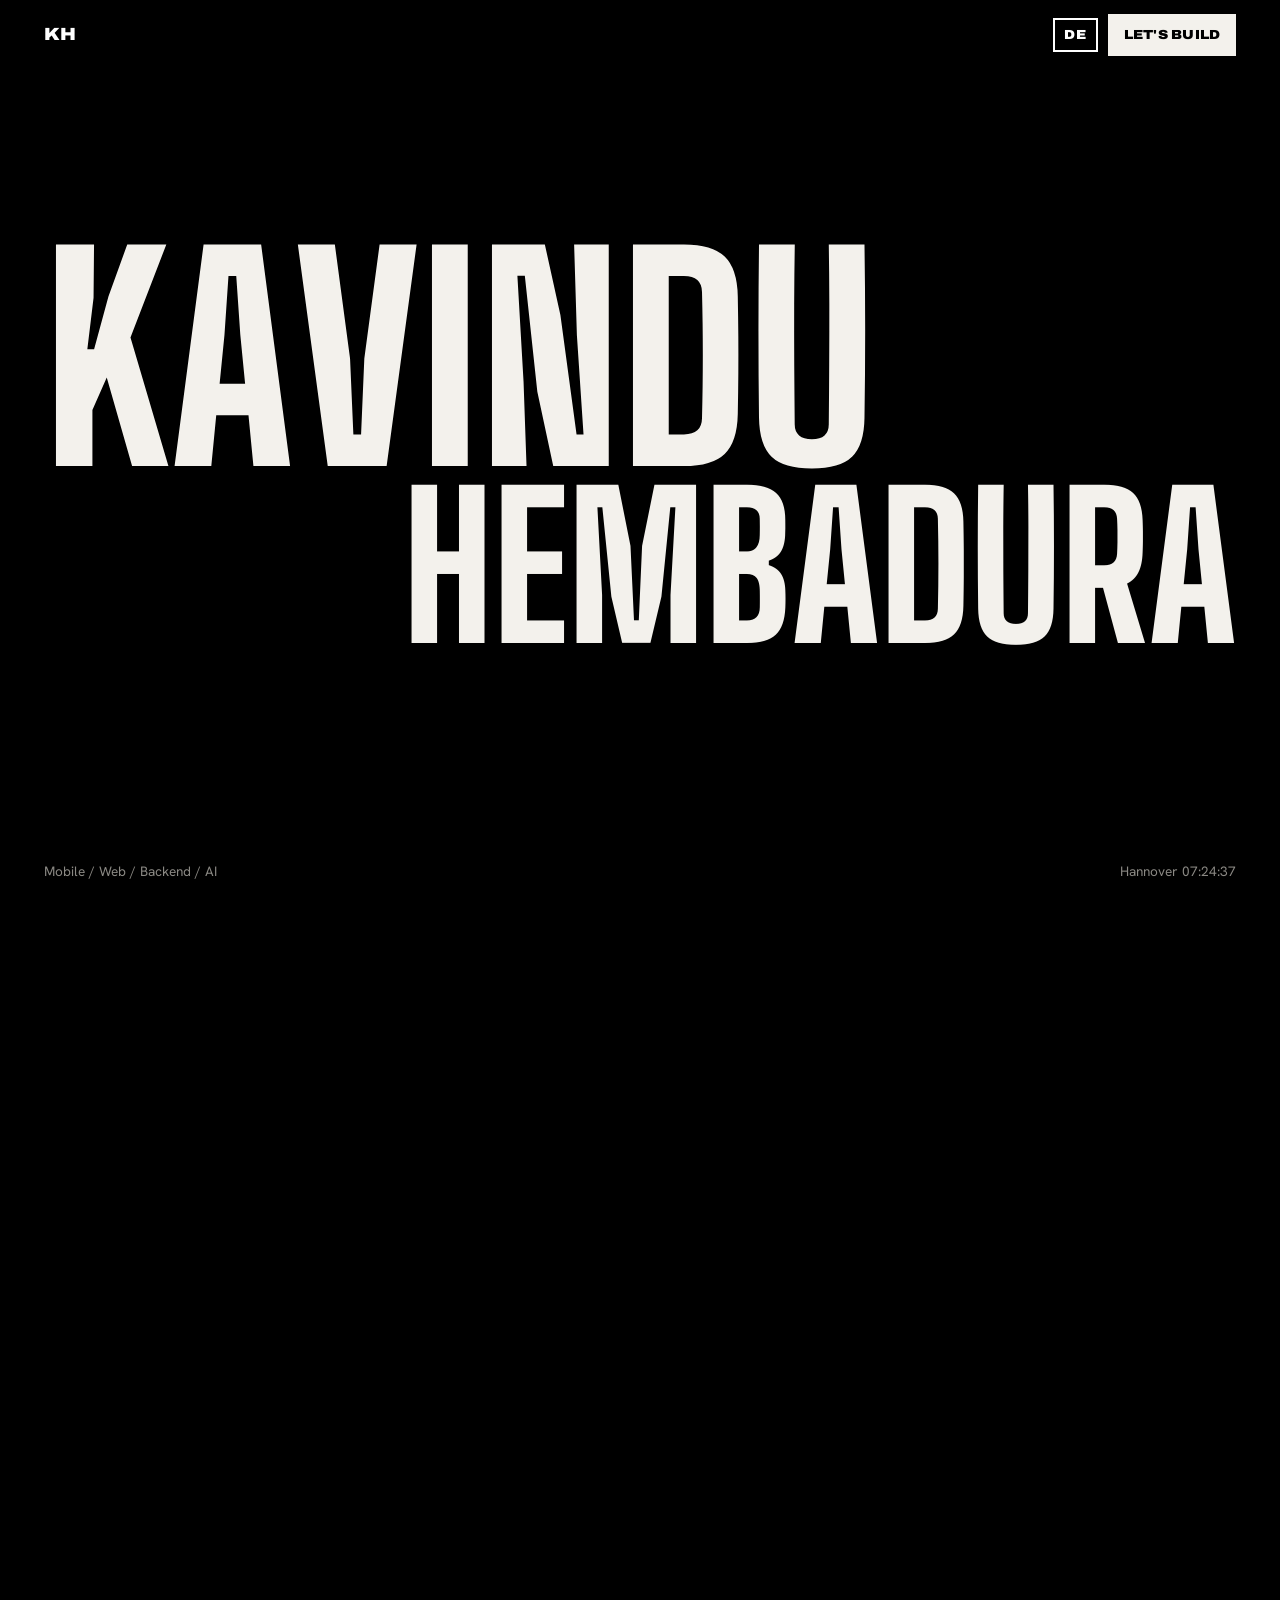
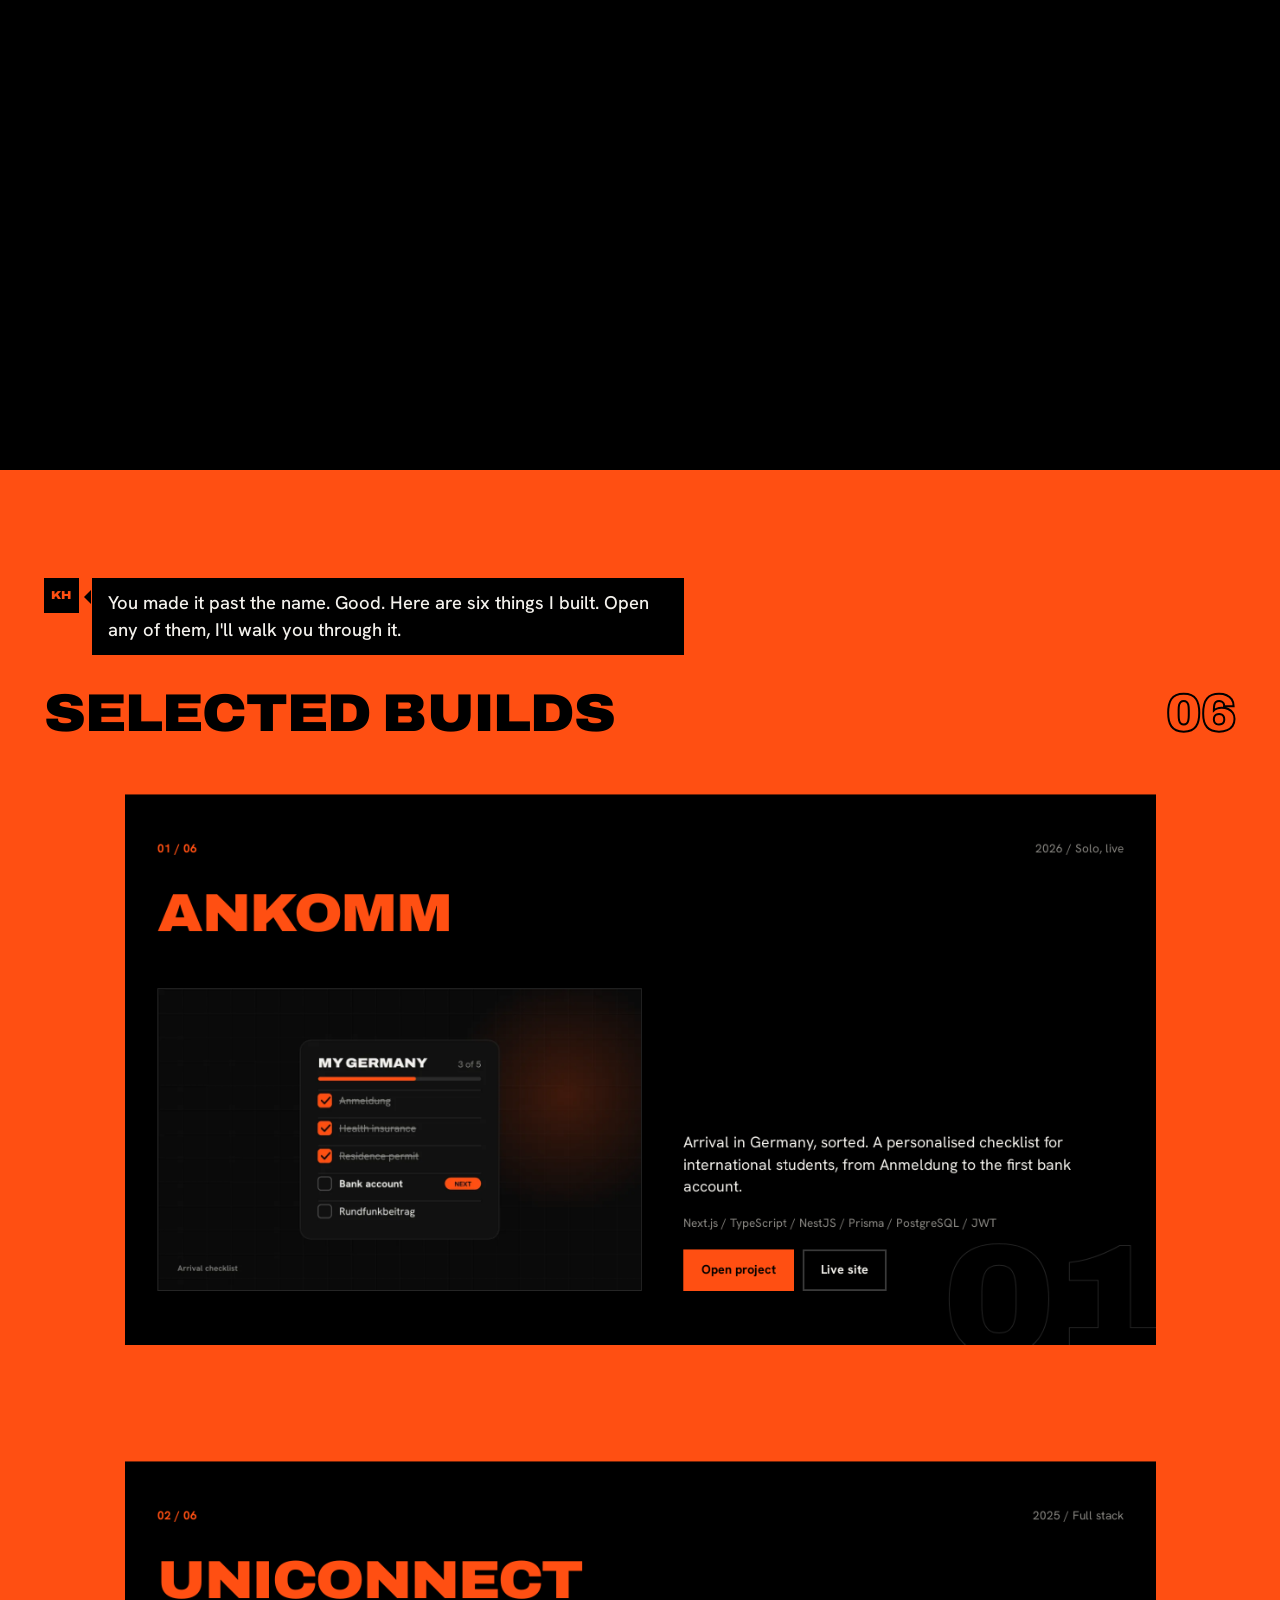
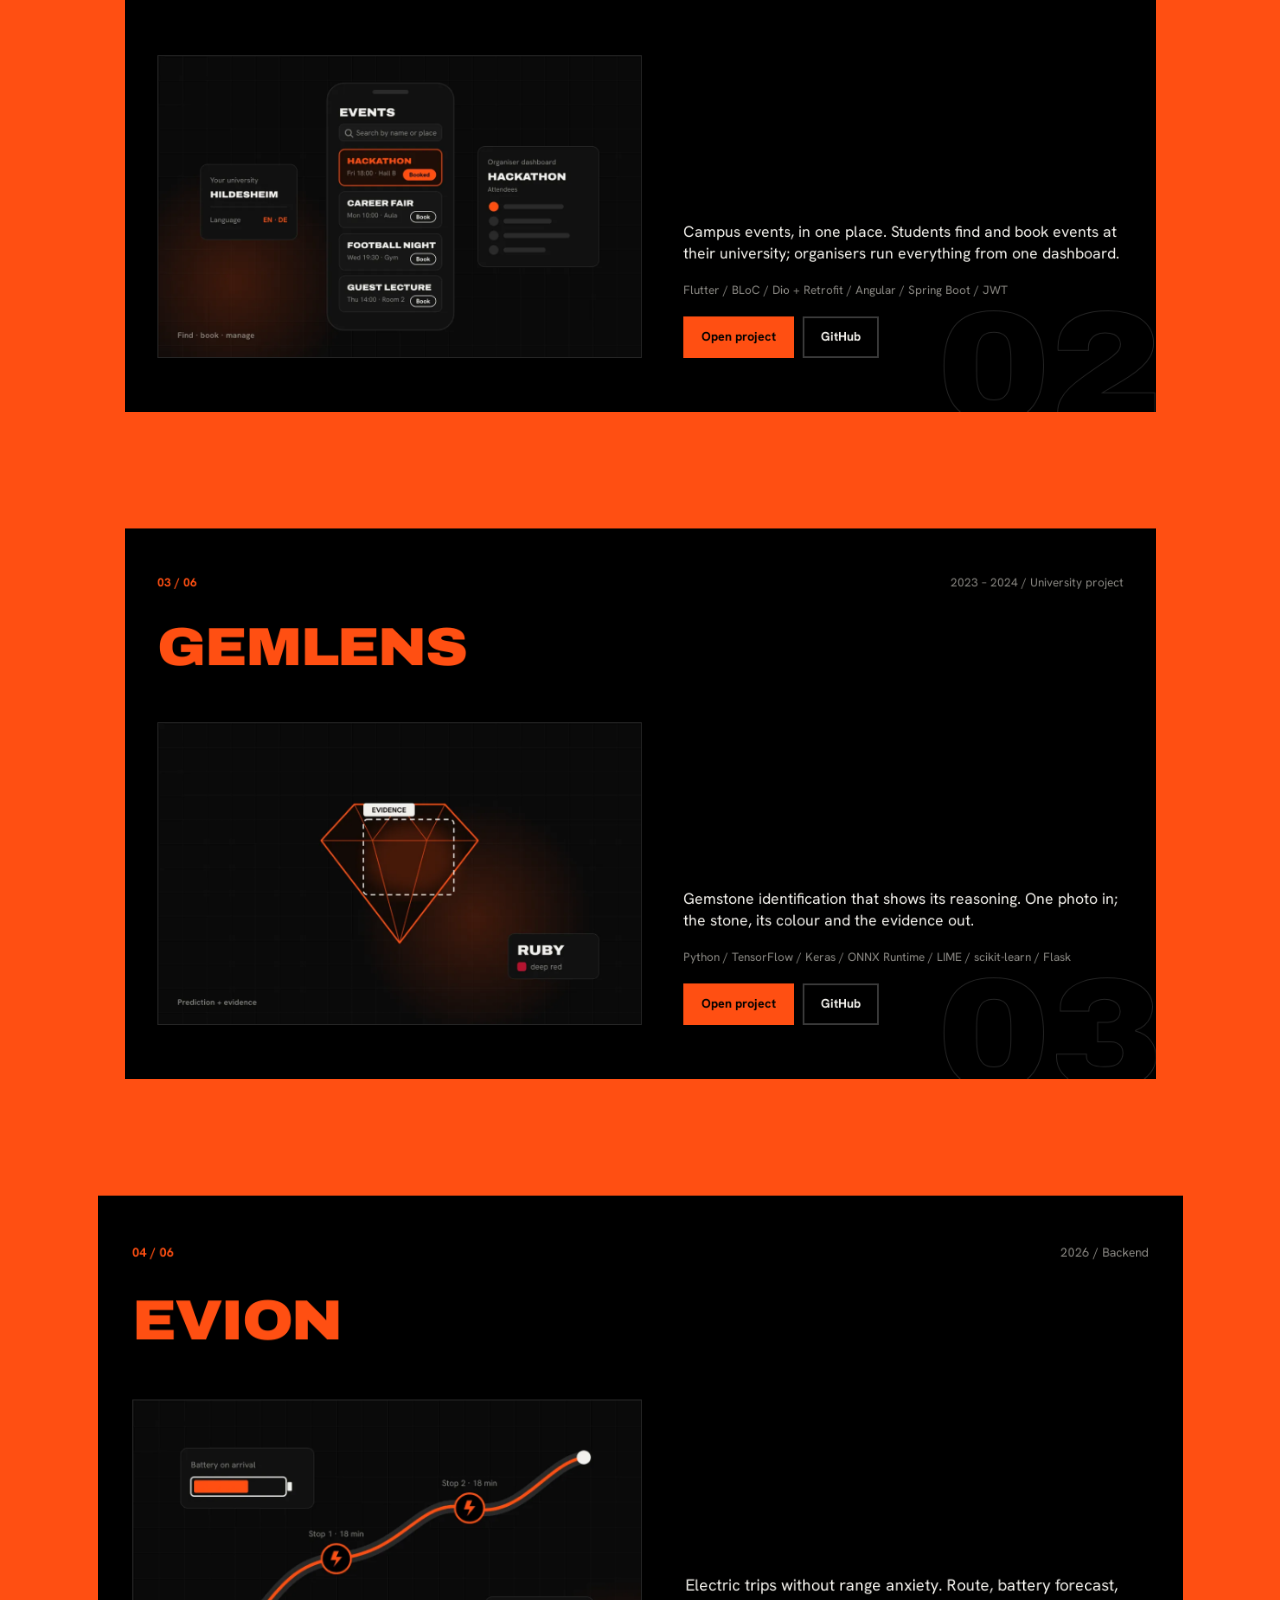
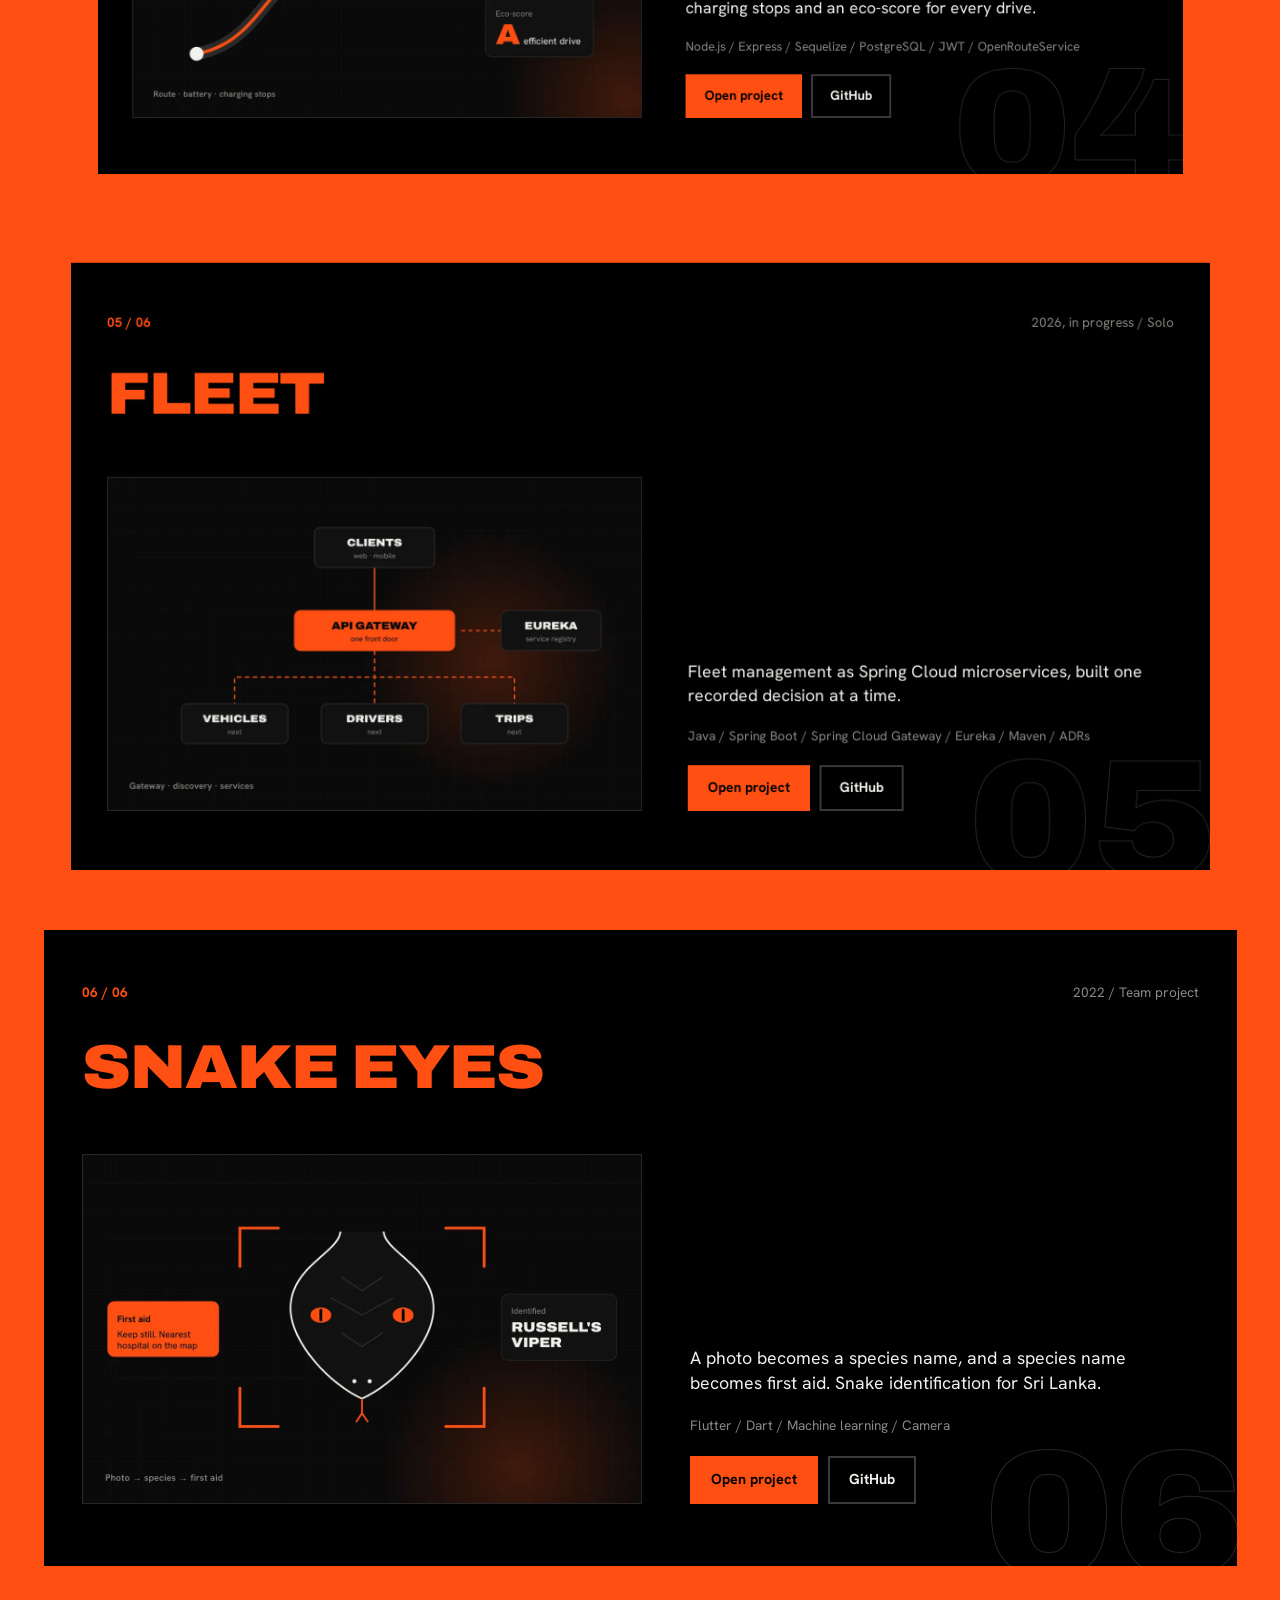
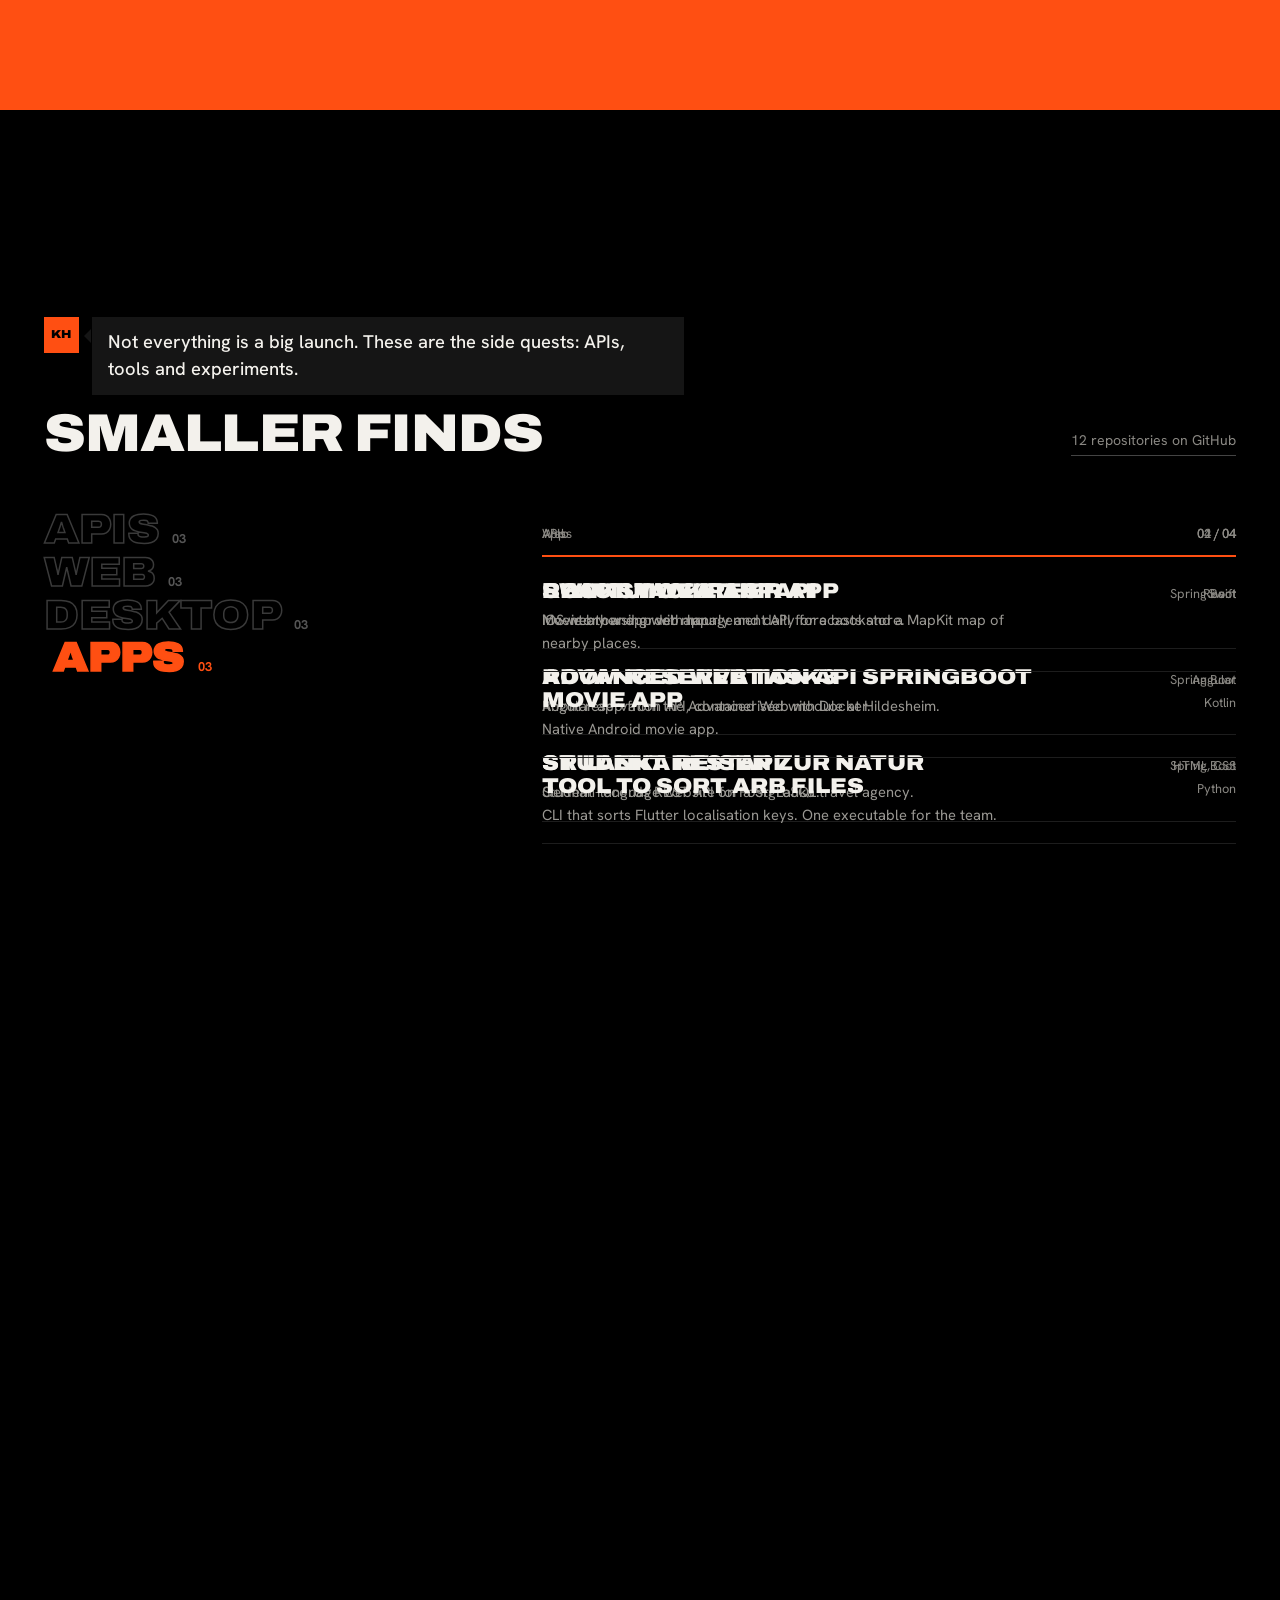
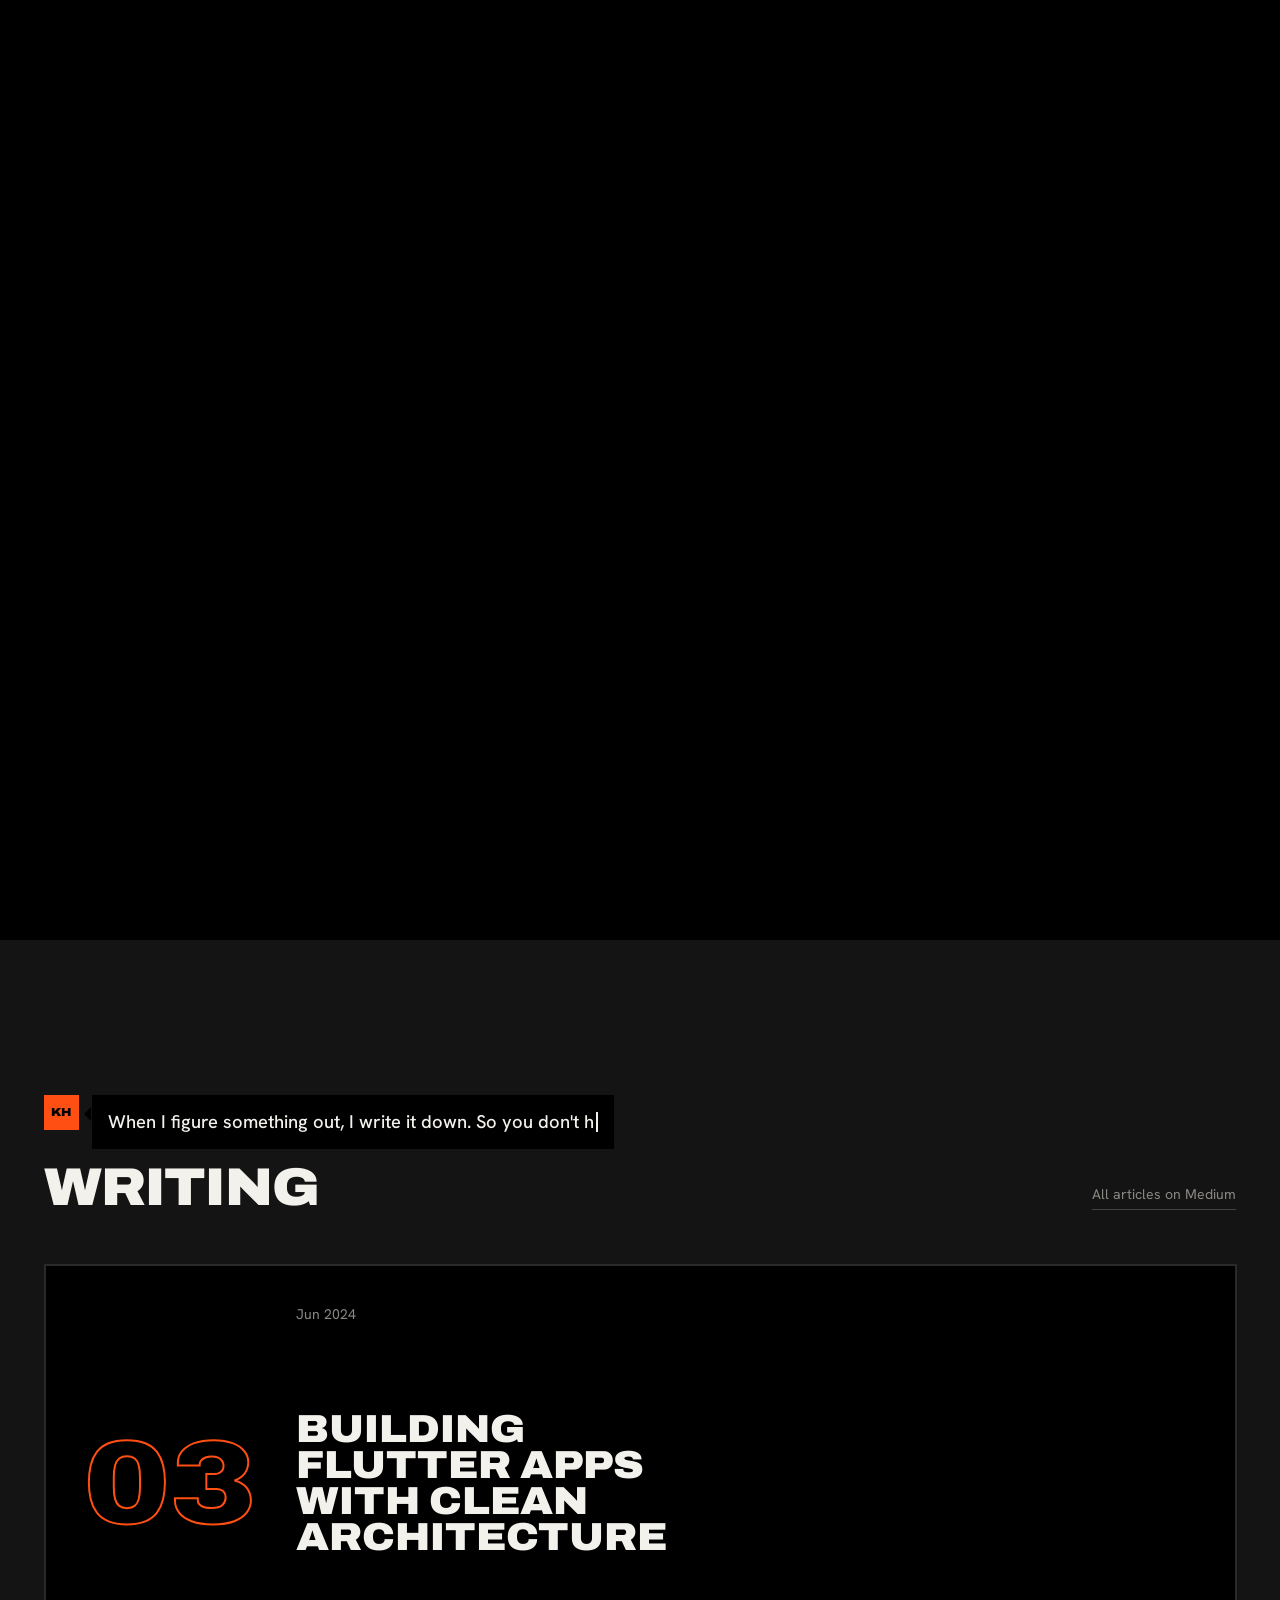
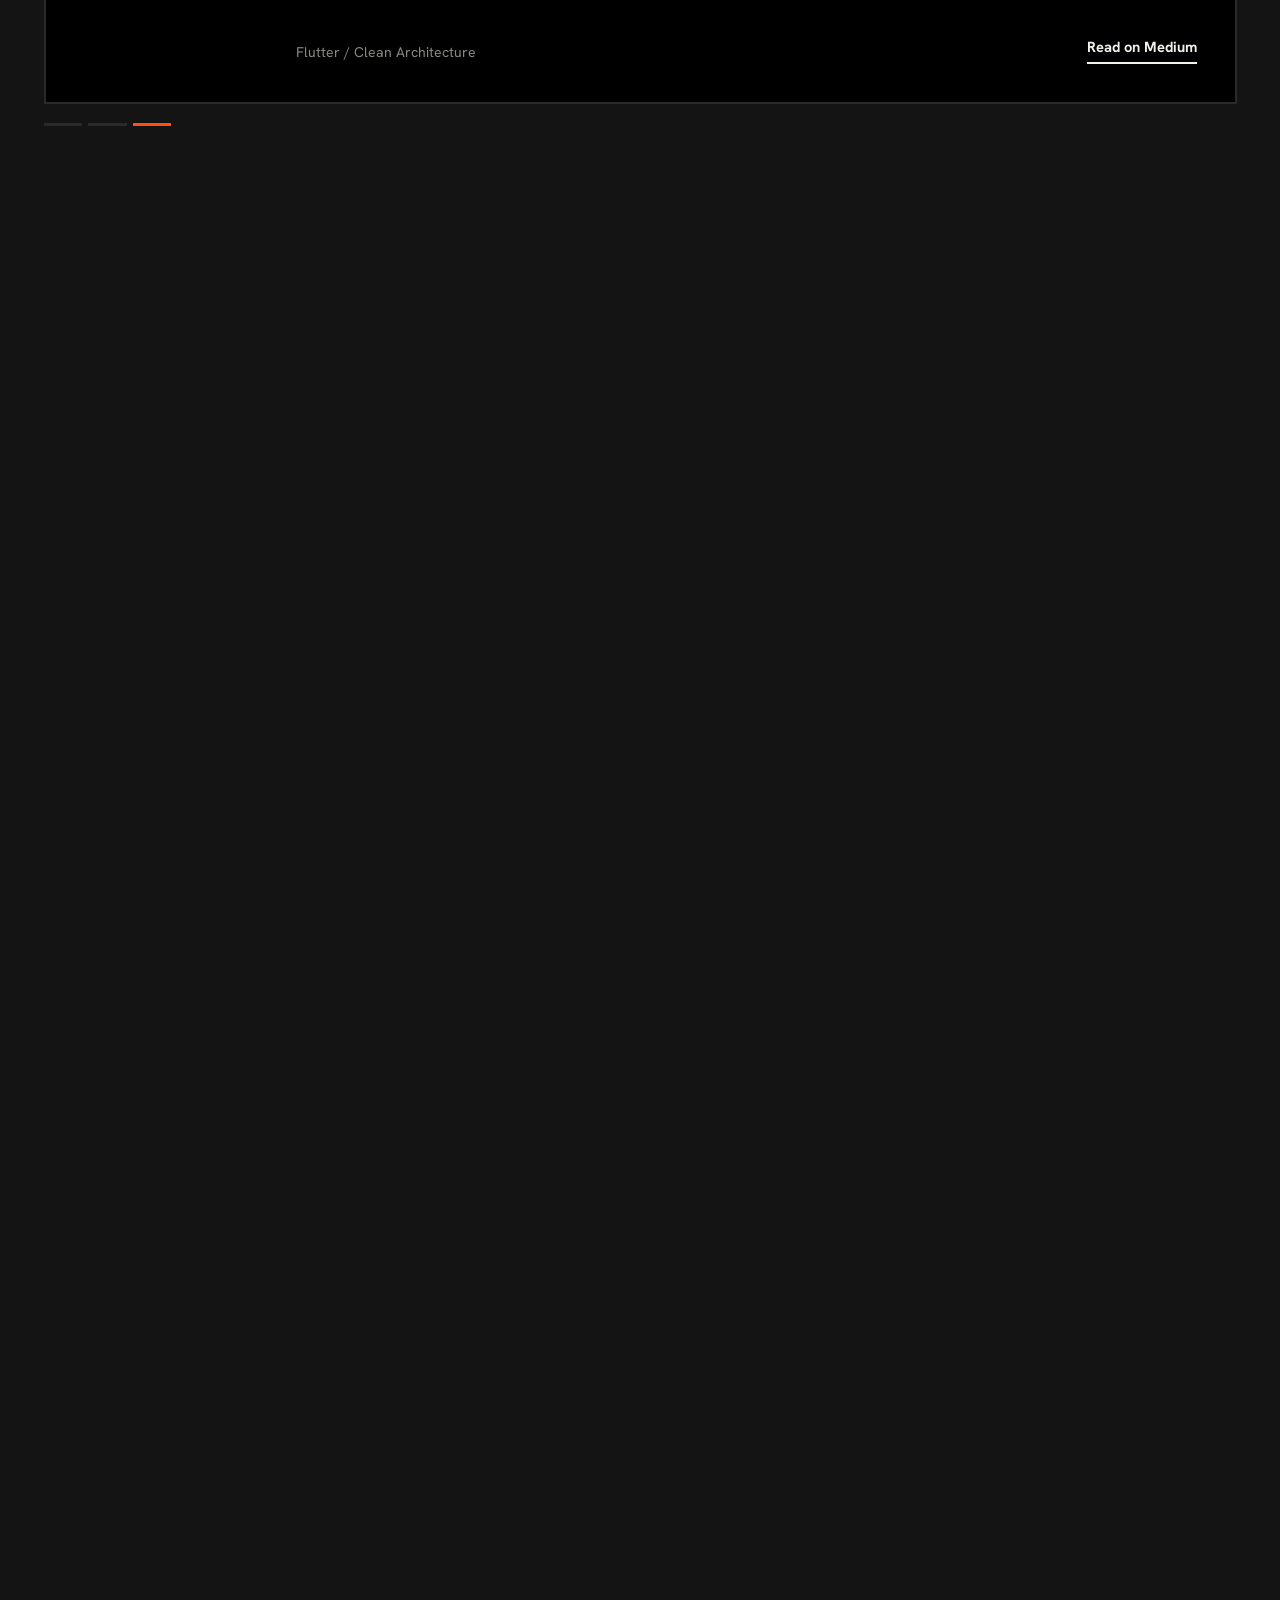
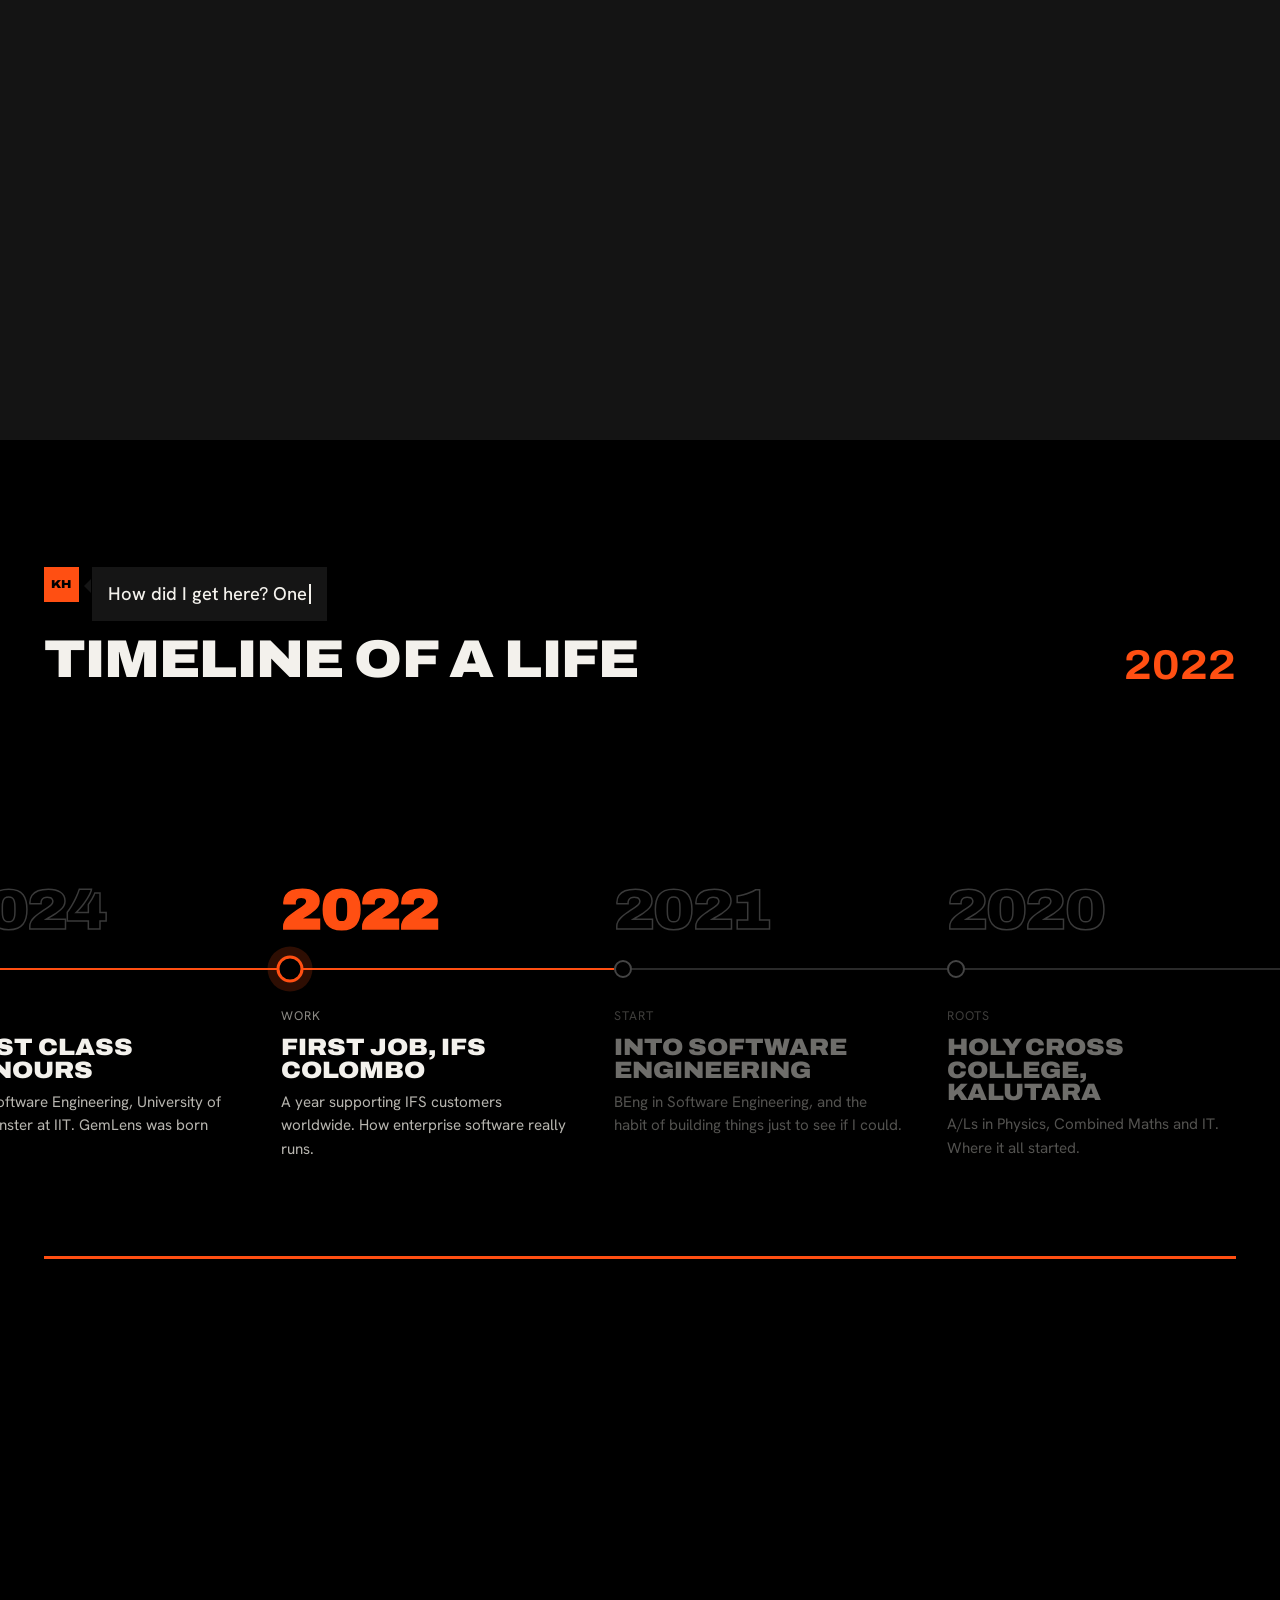
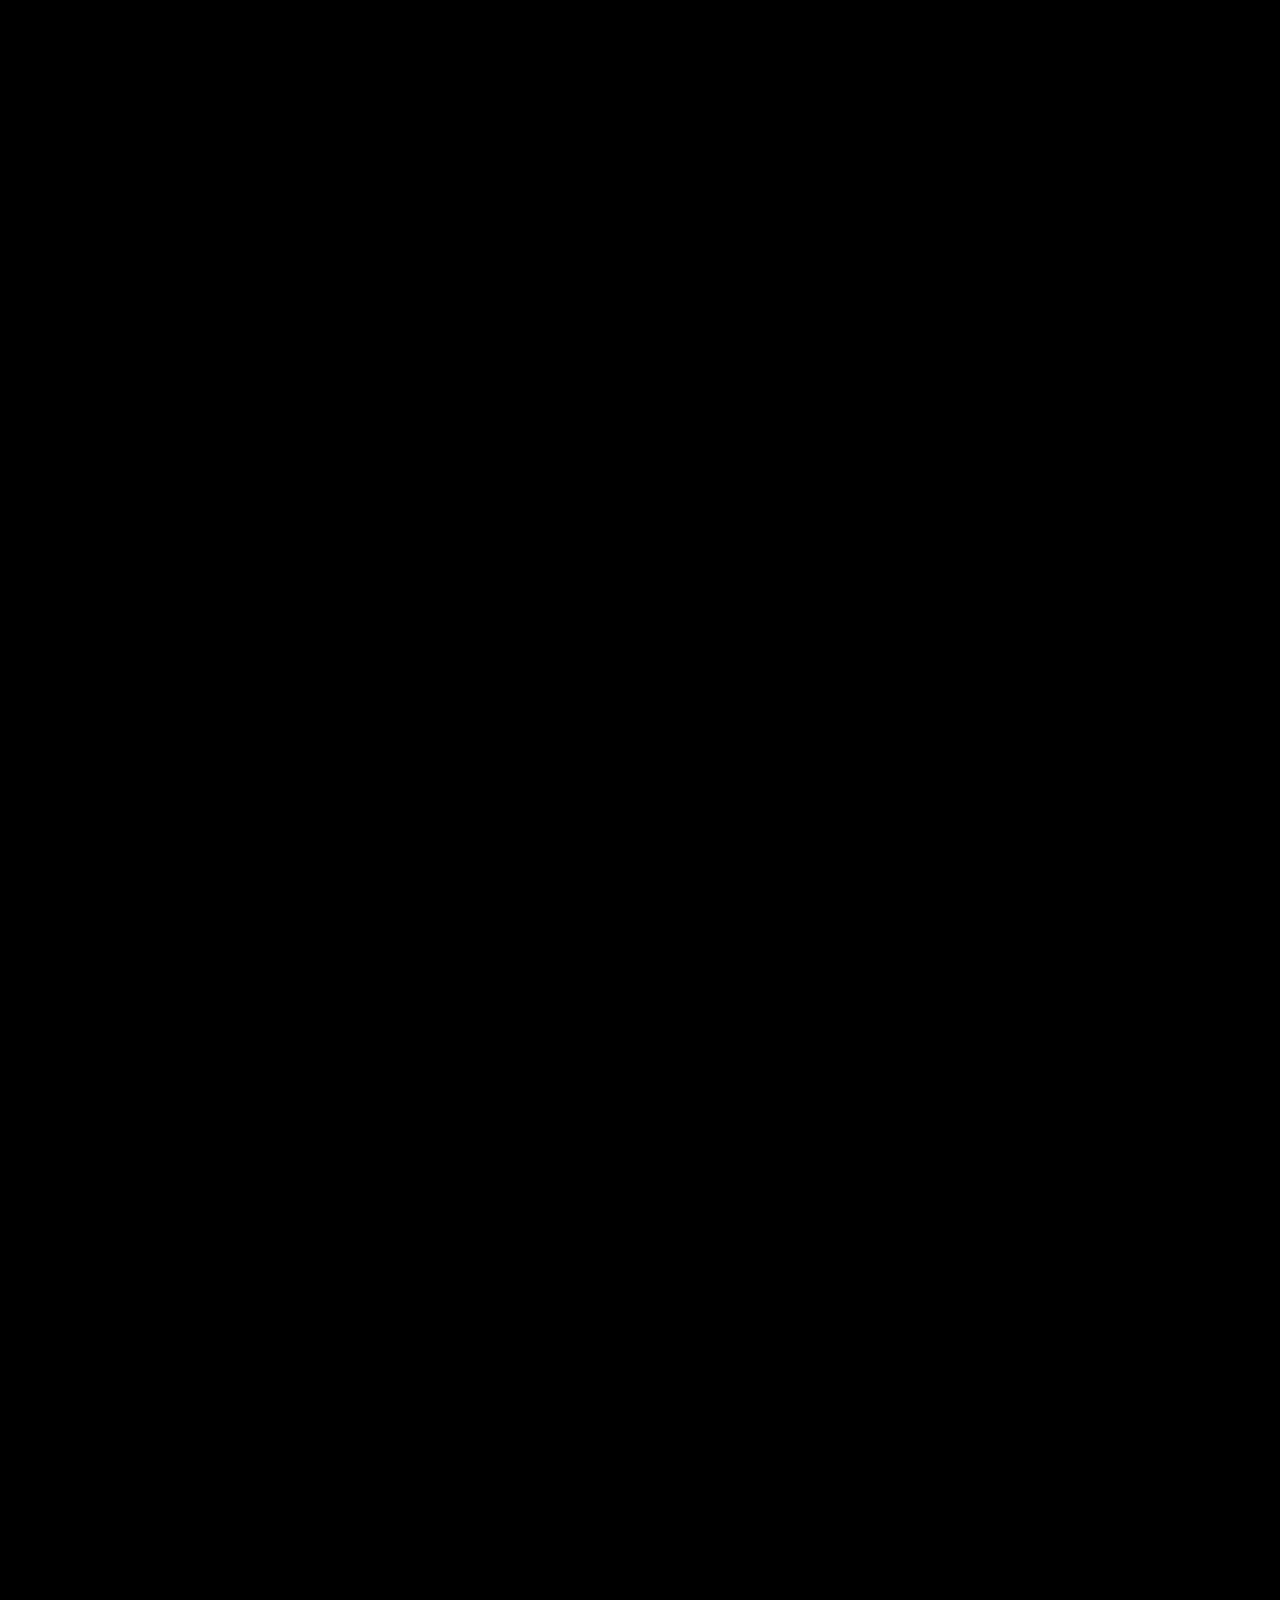
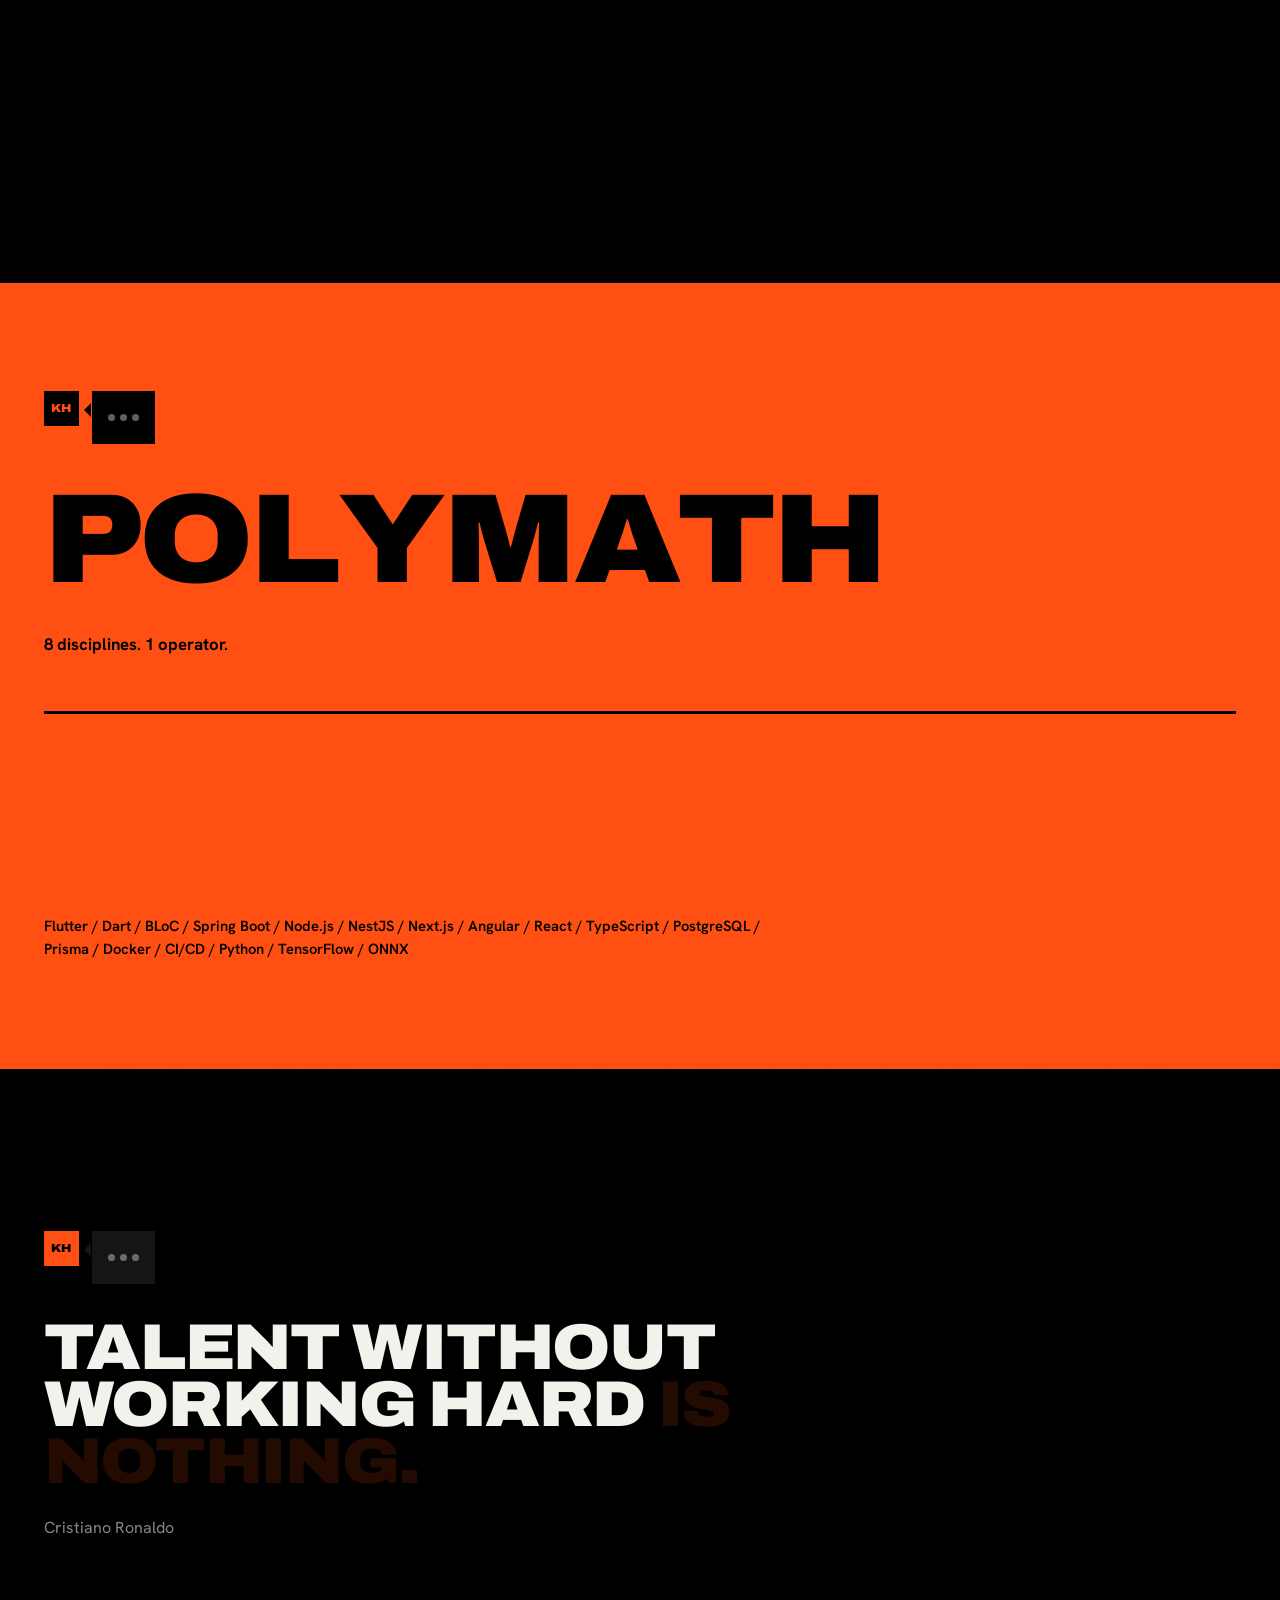
==== commit a595e395: "Mouse wheel scrolling in project pages" ====
--- a/index.html
+++ b/index.html
@@ -94,7 +94,7 @@
 <link rel="preload" href="assets/fonts/big-shoulders.woff2" as="font" type="font/woff2" crossorigin>
 <link rel="preload" href="assets/fonts/archivo.woff2" as="font" type="font/woff2" crossorigin>
 <link rel="preload" href="assets/fonts/hanken-grotesk.woff2" as="font" type="font/woff2" crossorigin>
-<link rel="stylesheet" href="styles.css?v=43">
+<link rel="stylesheet" href="styles.css?v=44">
 <link rel="icon" href="data:image/svg+xml,%3Csvg xmlns='http://www.w3.org/2000/svg' viewBox='0 0 32 32'%3E%3Crect width='32' height='32' fill='%23FF4F12'/%3E%3Ctext x='16' y='24' font-family='Arial Black' font-size='19' text-anchor='middle' fill='%23000'%3EK%3C/text%3E%3C/svg%3E">
 </head>
 <body>
@@ -243,7 +243,7 @@
 
 </main>
 
-<dialog class="sheet" id="sheet" aria-labelledby="shName">
+<dialog class="sheet" id="sheet" aria-labelledby="shName" data-lenis-prevent>
   <div class="sheet-in">
     <button class="x" type="button" id="shClose" data-de="Schließen">Close</button>
     <p class="sh-meta" id="shMeta"></p>
@@ -261,7 +261,7 @@
 
 <div class="cur" id="cur" aria-hidden="true"><i class="cur-dot"></i><i class="cur-ring"><span id="curT"></span></i></div>
 <p class="toast" id="toast" role="status"></p>
-<script src="assets/lenis.min.js?v=43"></script>
-<script src="app.js?v=43"></script>
+<script src="assets/lenis.min.js?v=44"></script>
+<script src="app.js?v=44"></script>
 </body>
 </html>
--- a/styles.css
+++ b/styles.css
@@ -260,7 +260,7 @@
 .fname{margin:clamp(1rem,4vh,3rem) 0 0;padding:0 var(--pad);font-size:10rem;line-height:.8;color:var(--o);transform:translateY(16%)}
 
 /* ---------- project sheet ---------- */
-.sheet{border:0;padding:0;margin:0;max-width:none;max-height:none;width:100%;height:100%;background:var(--o);color:#000;overflow:auto}
+.sheet{border:0;padding:0;margin:0;max-width:none;max-height:none;width:100%;height:100%;background:var(--o);color:#000;overflow:auto;overscroll-behavior:contain;-webkit-overflow-scrolling:touch}
 .sheet::backdrop{background:#000}
 .sheet[open]{animation:fade .4s var(--out)}
 .sheet-in{max-width:1100px;margin:0 auto;padding:clamp(4rem,10vh,7rem) var(--pad) 4rem}
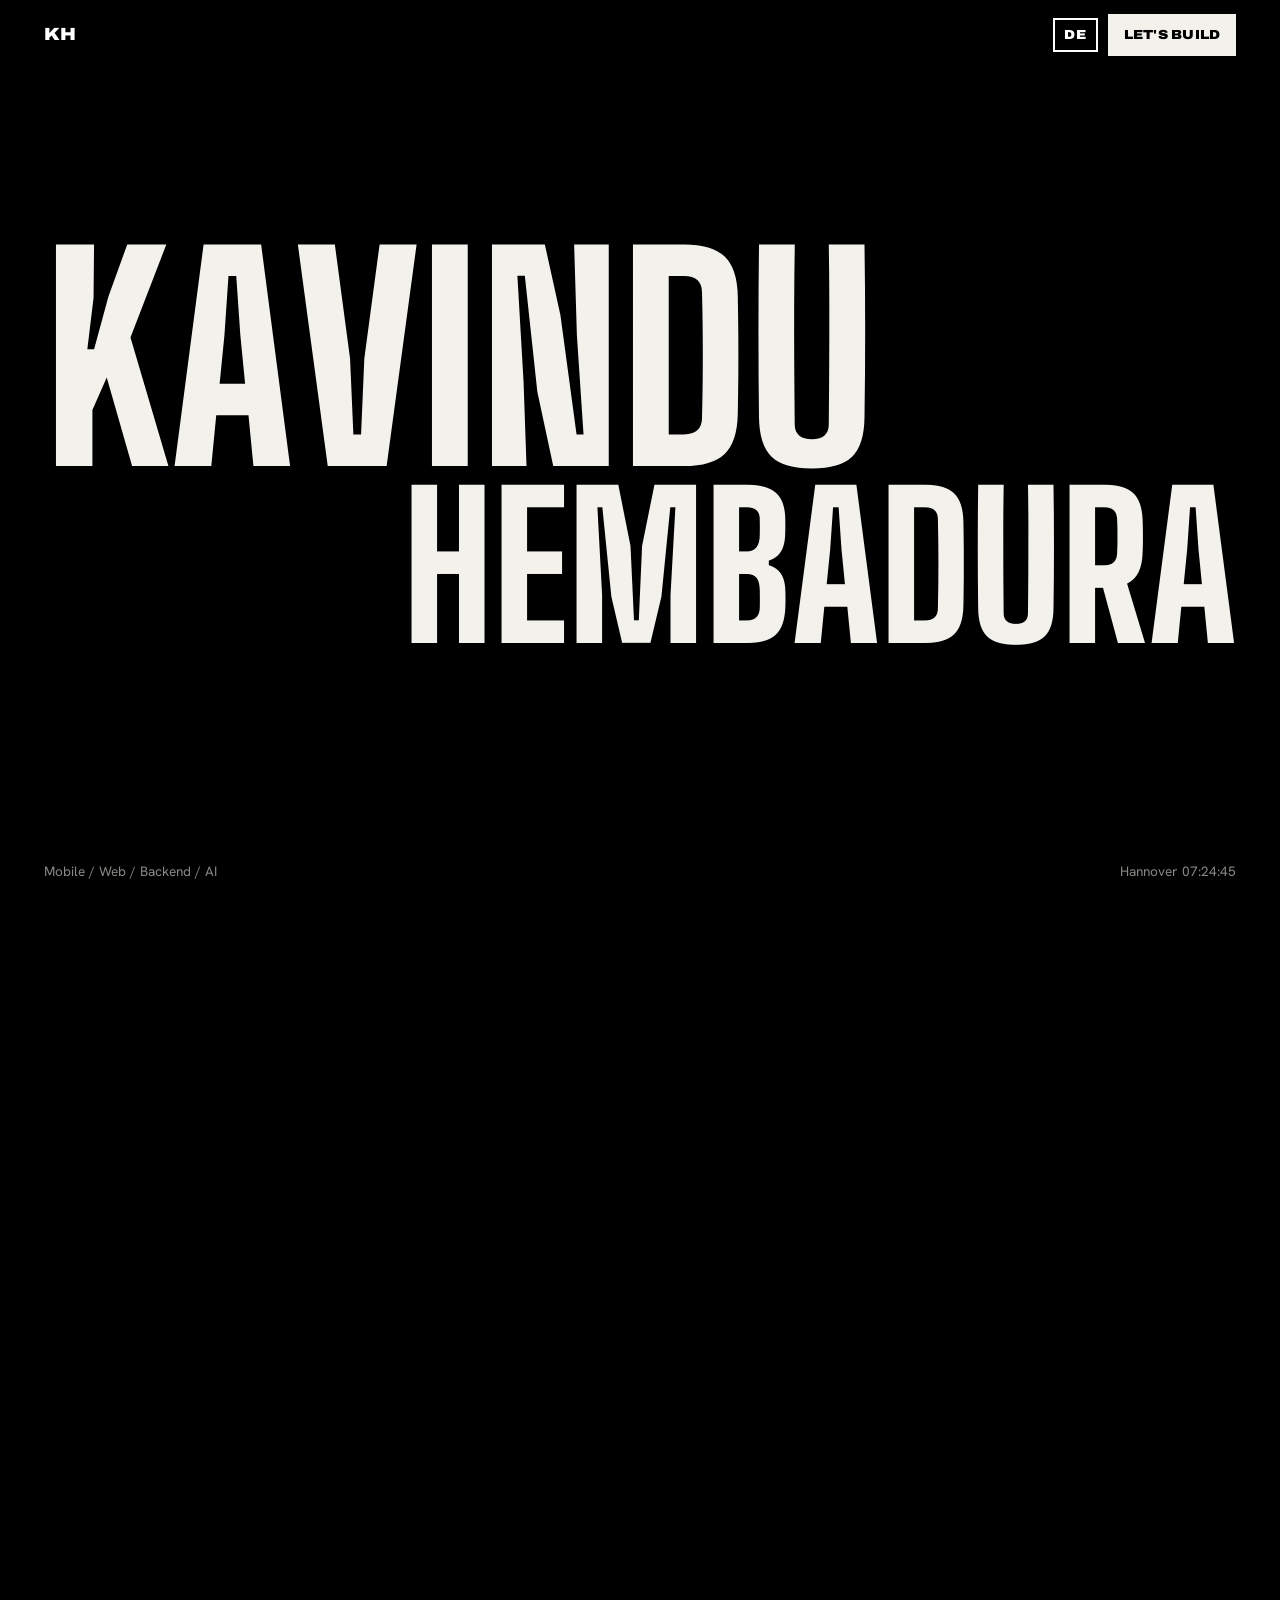
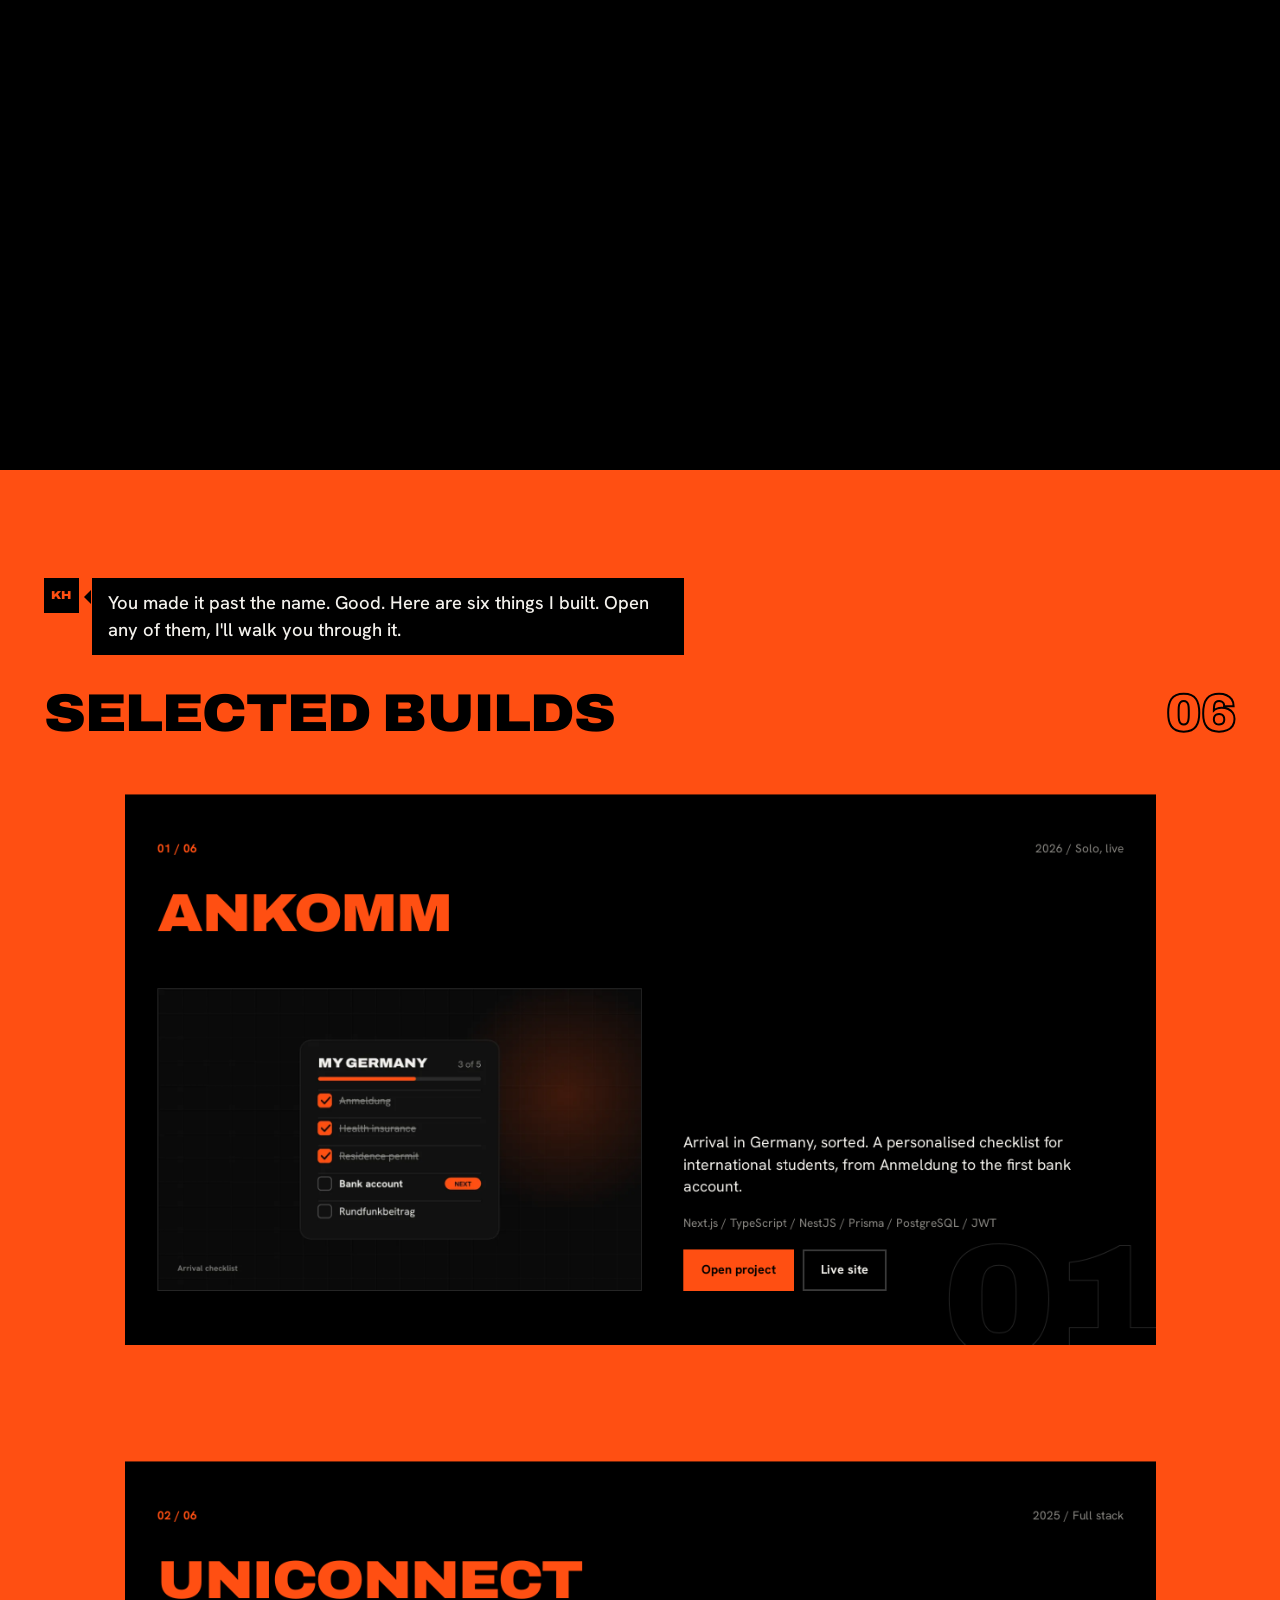
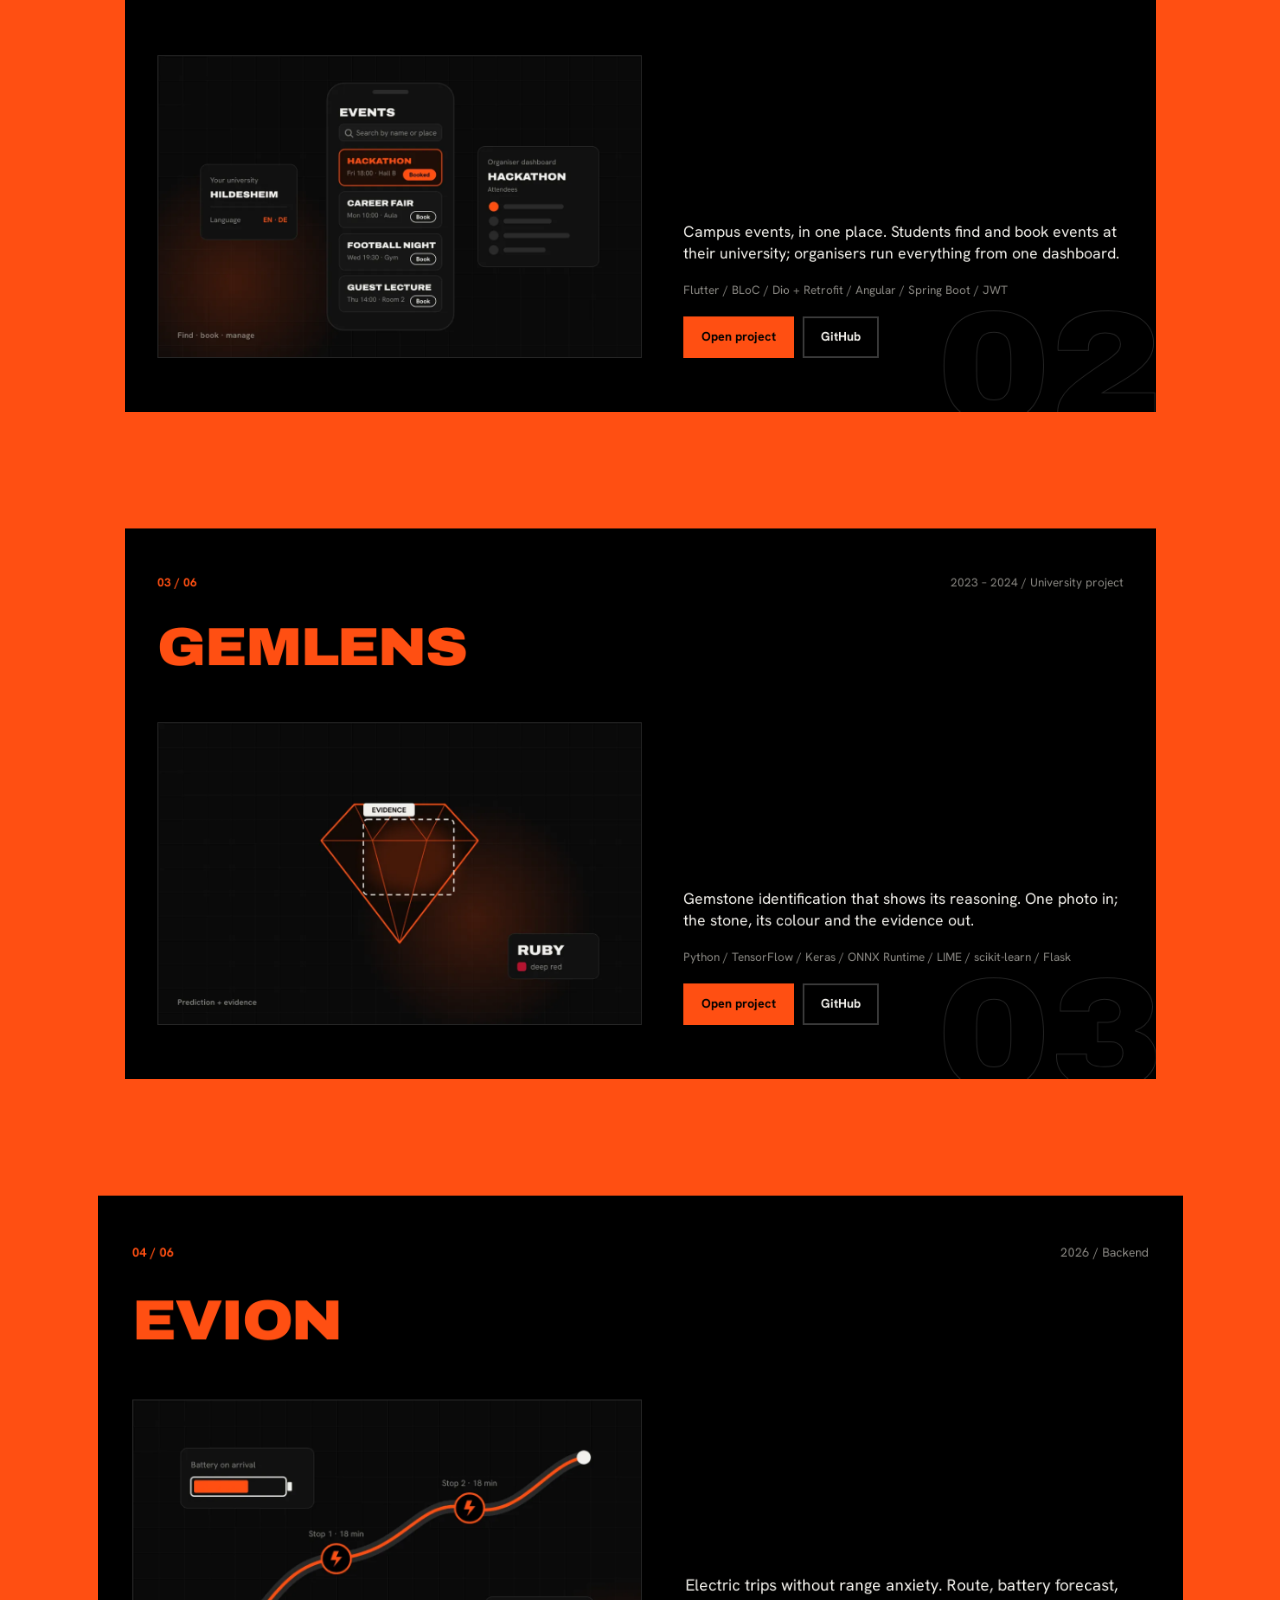
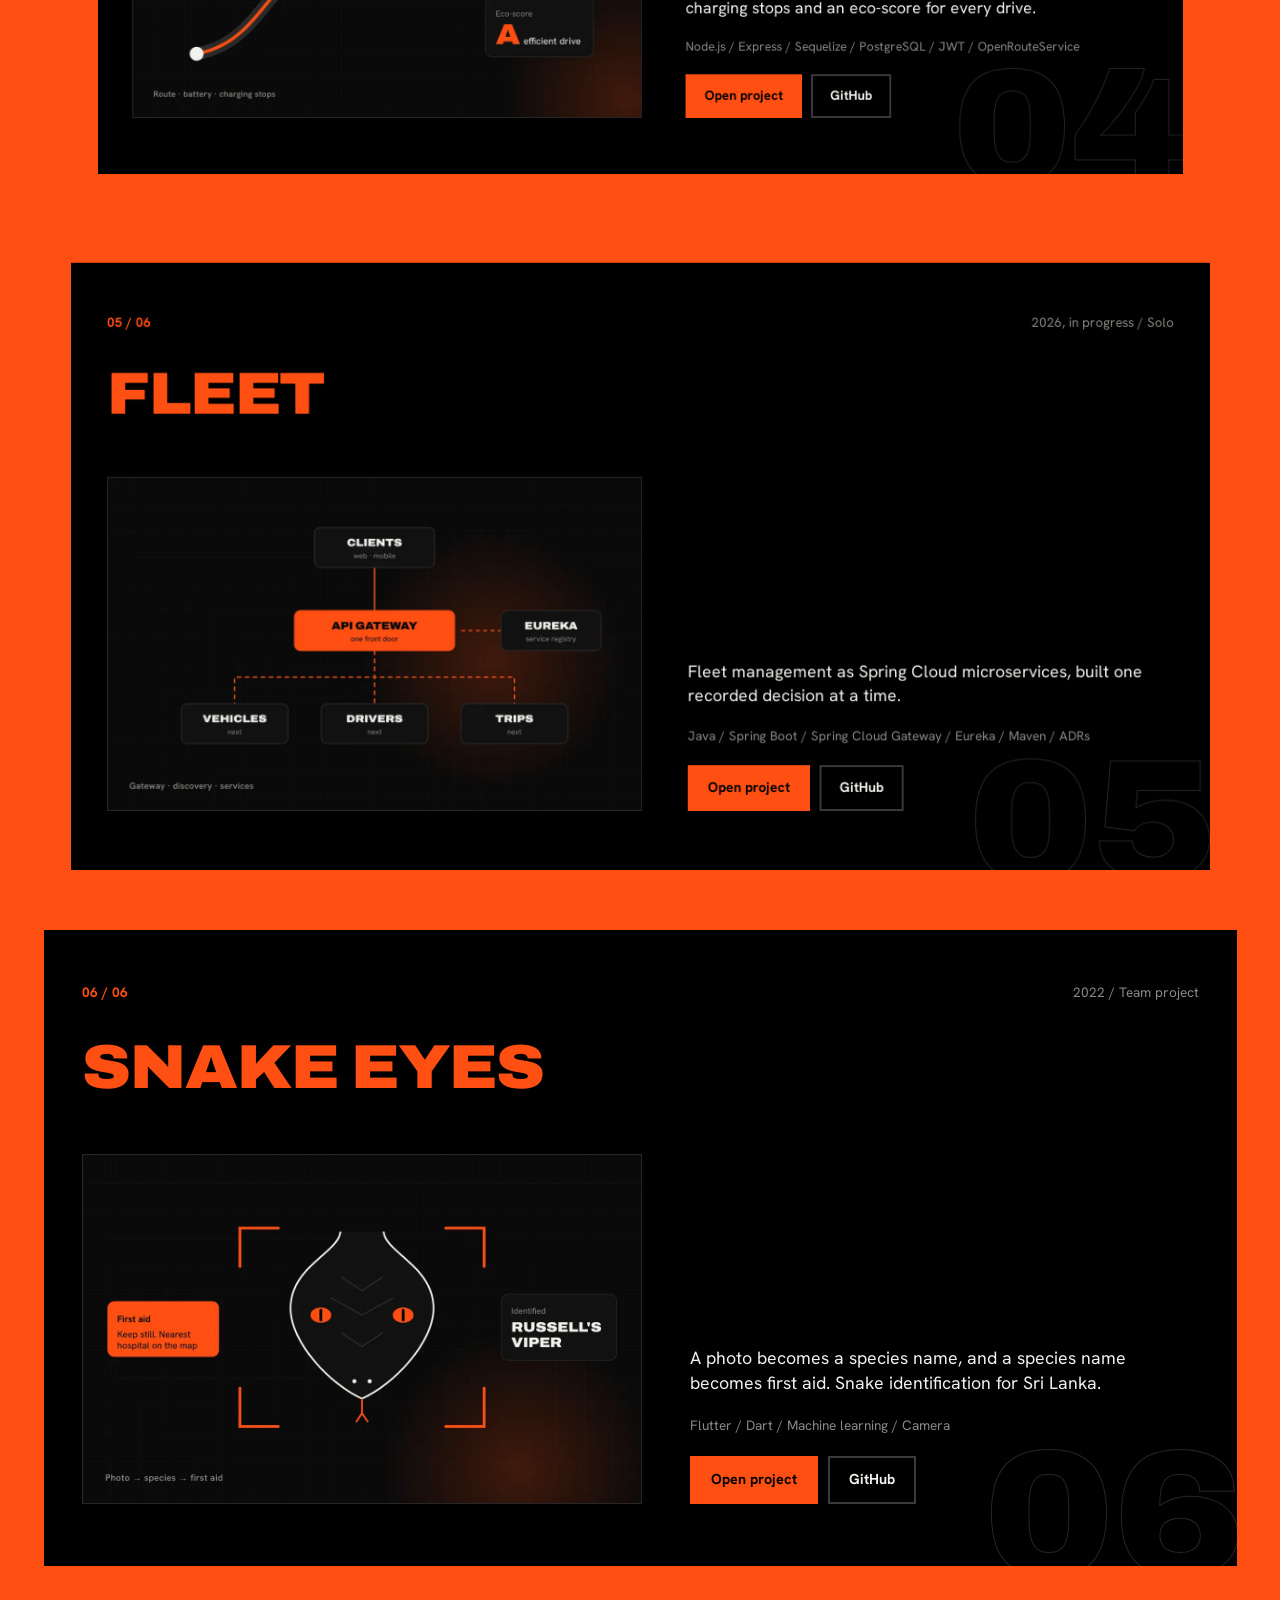
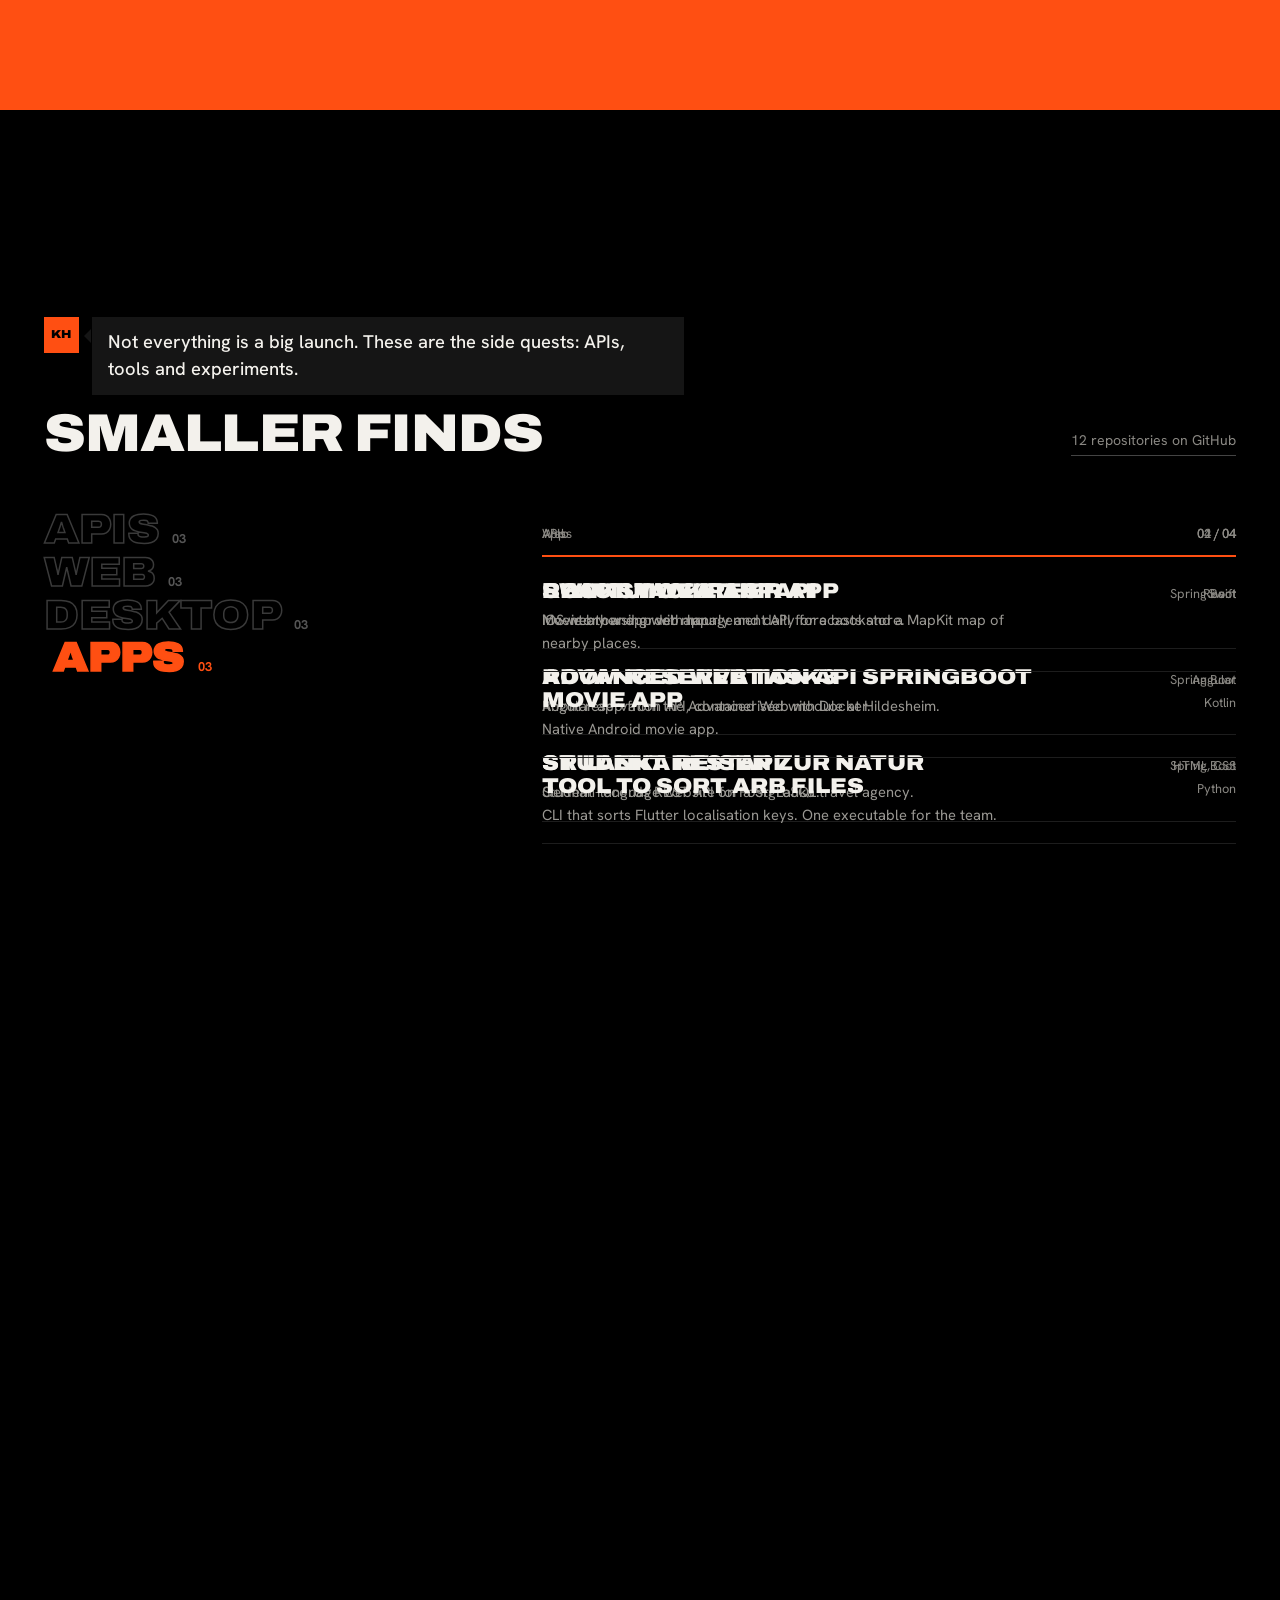
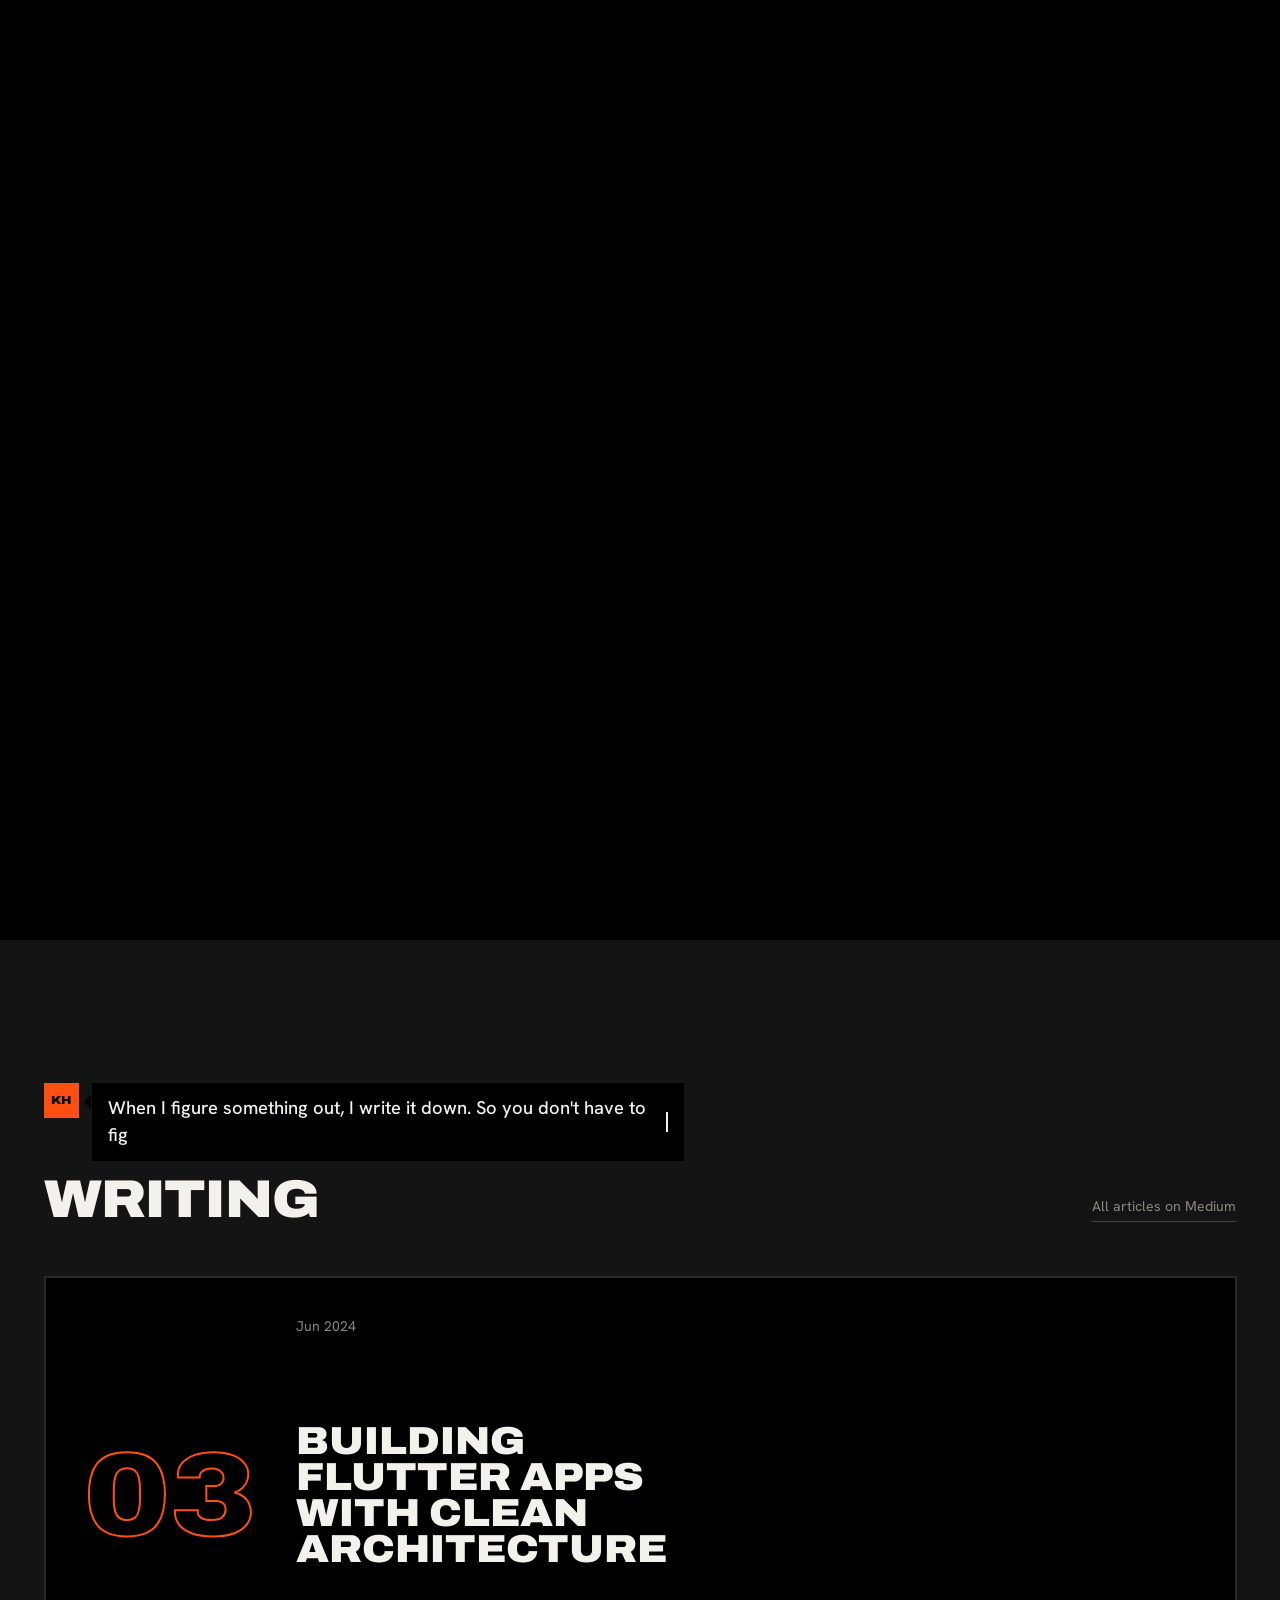
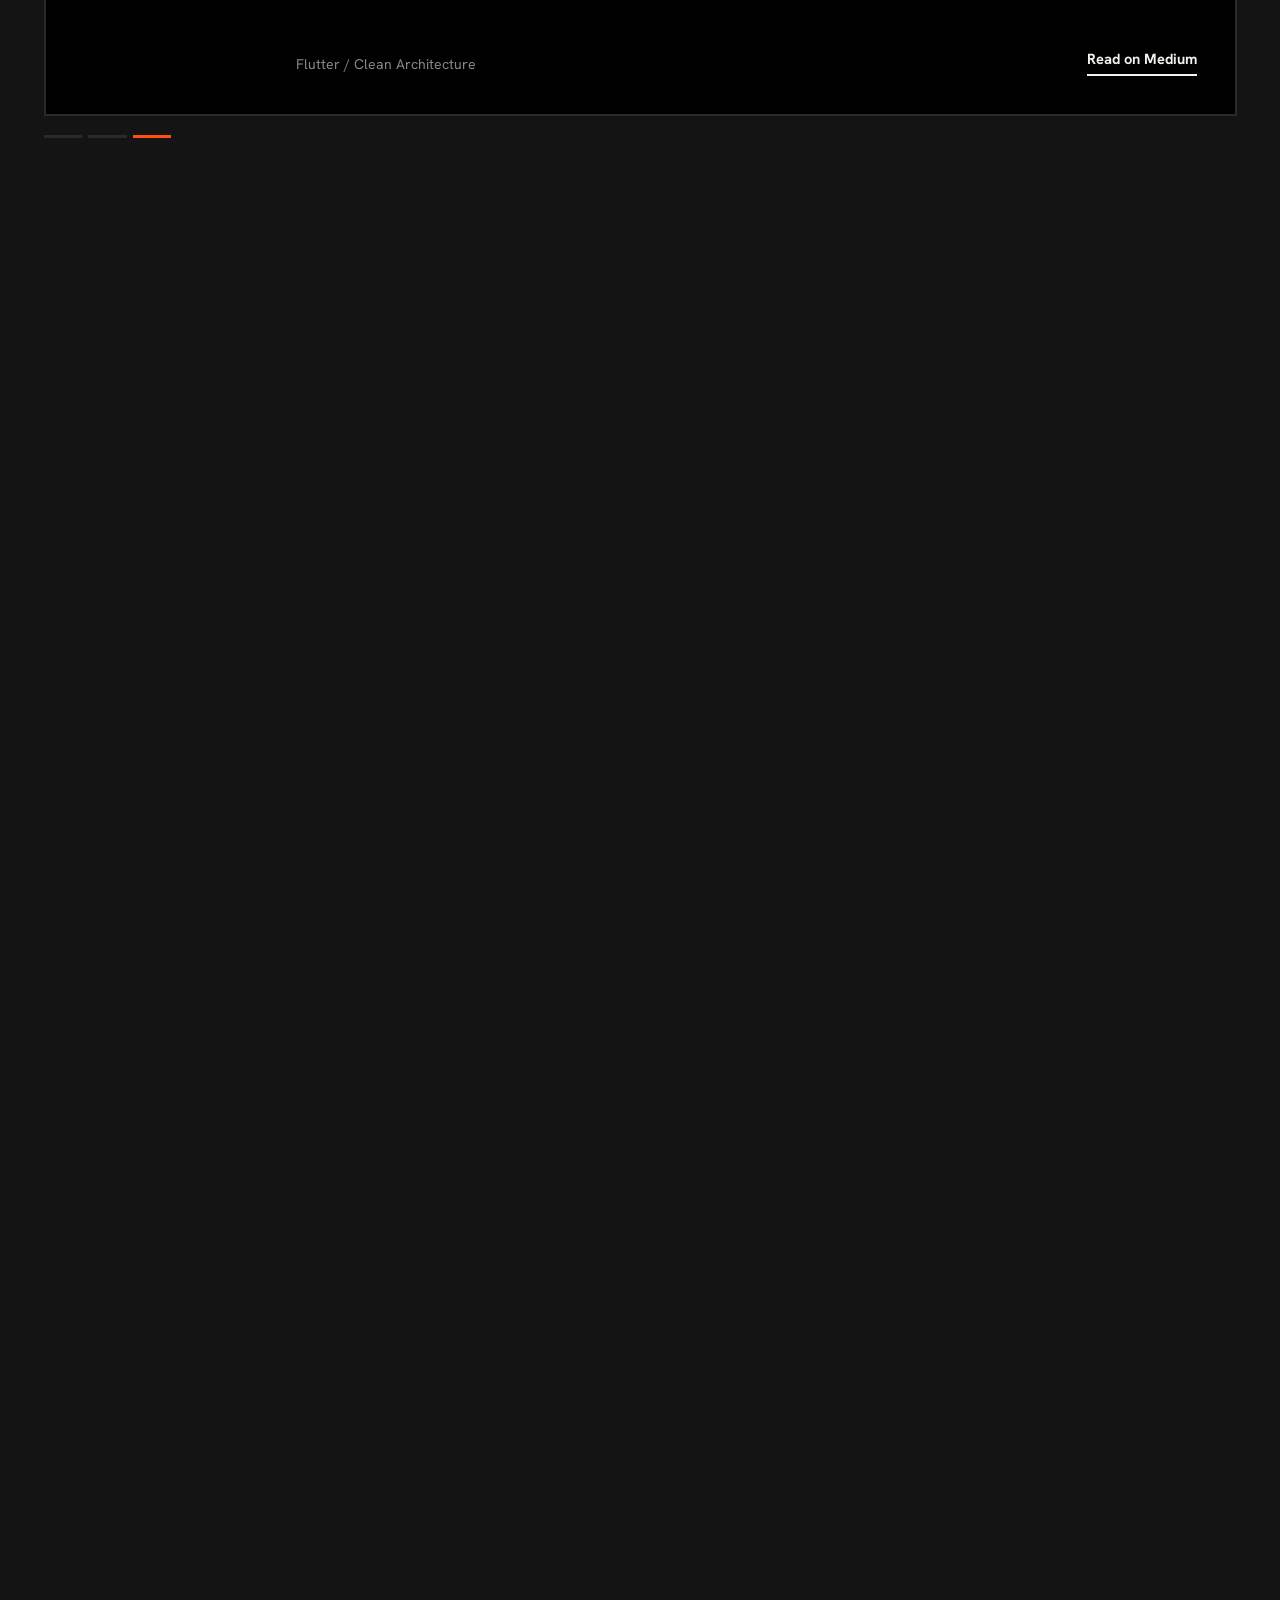
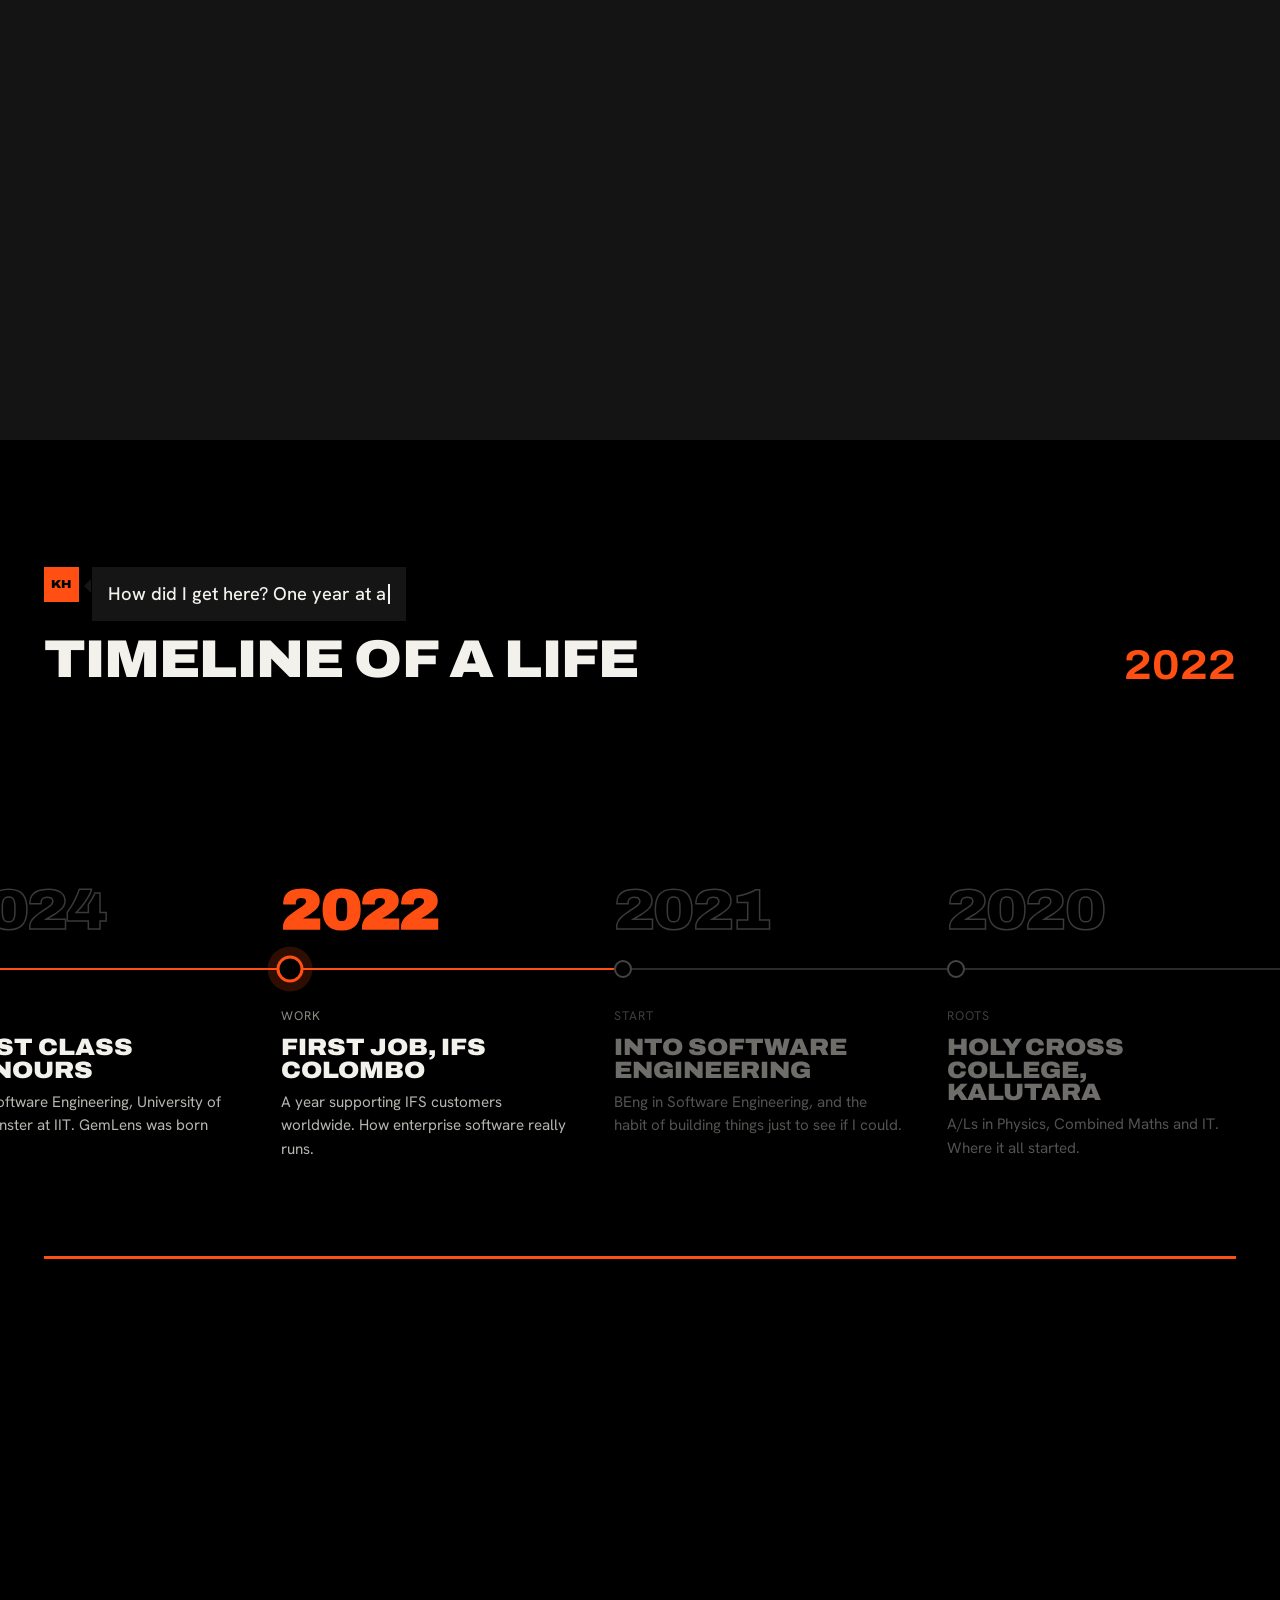
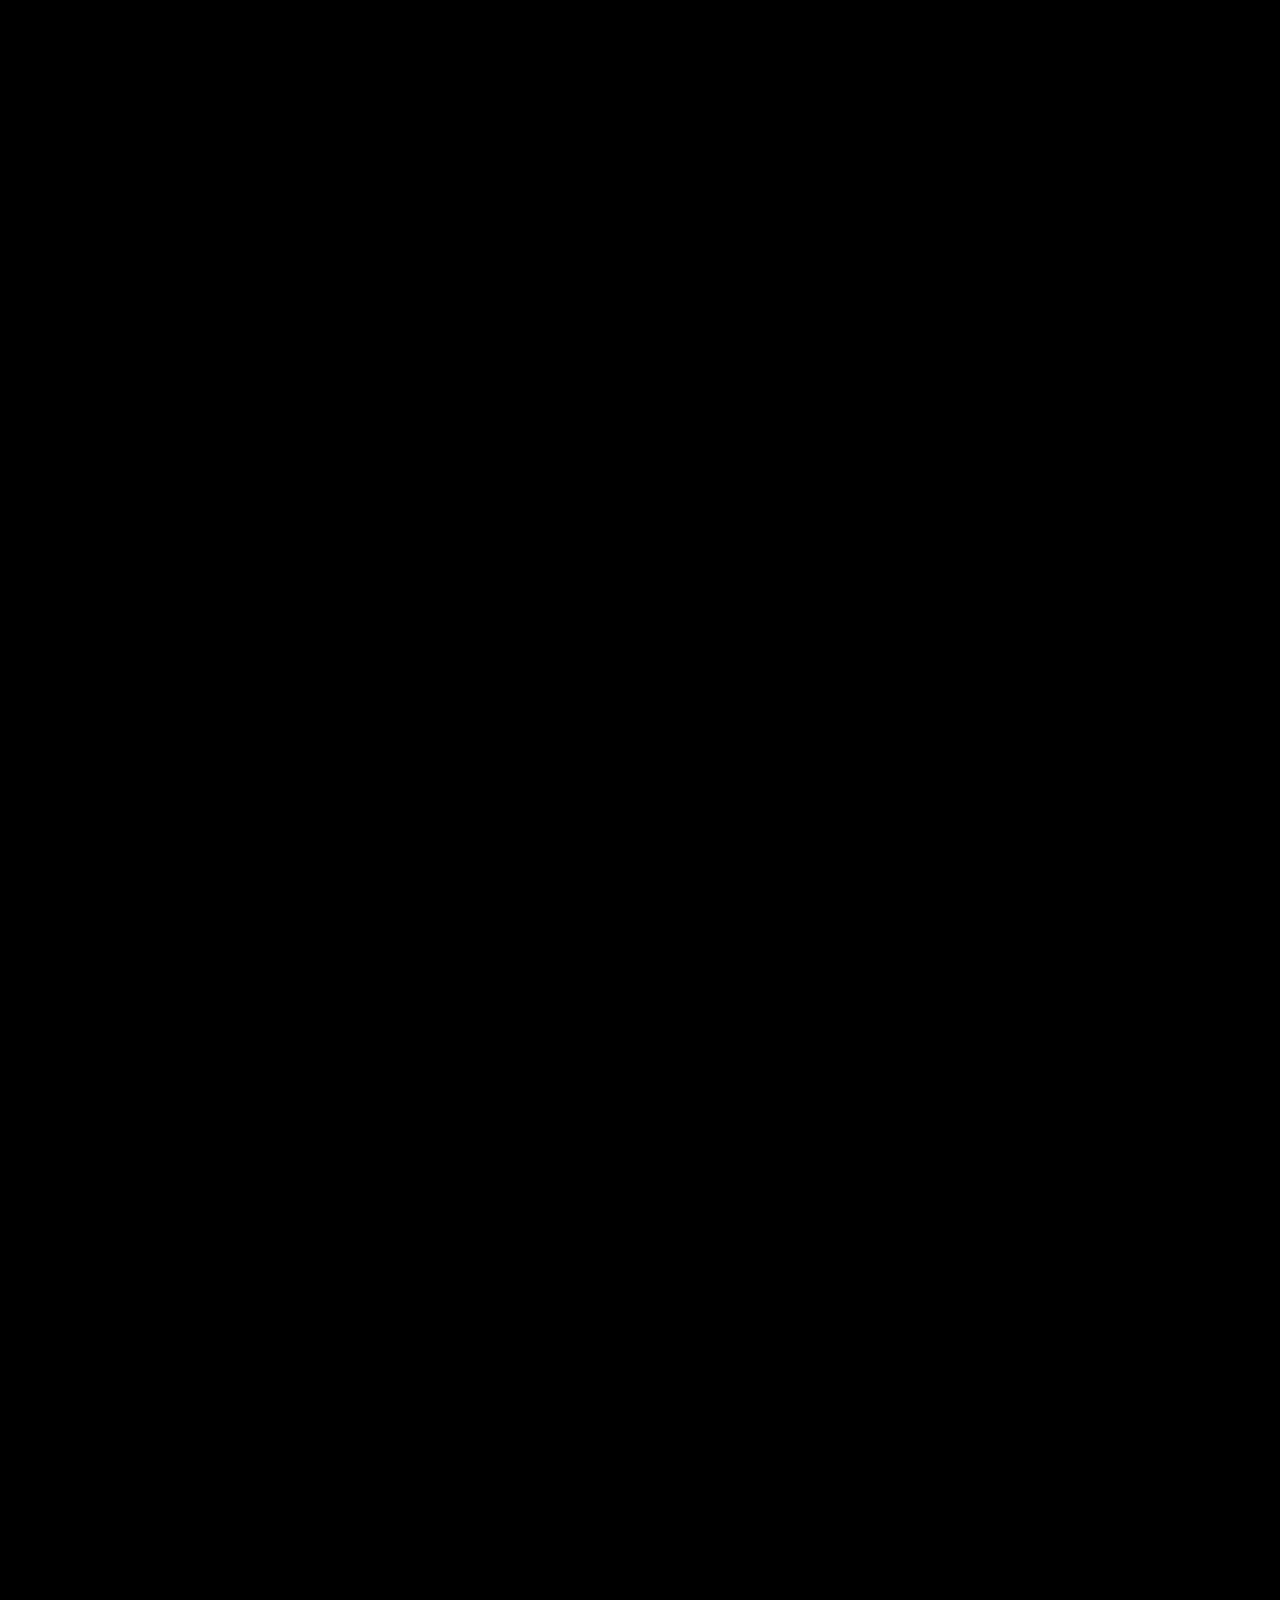
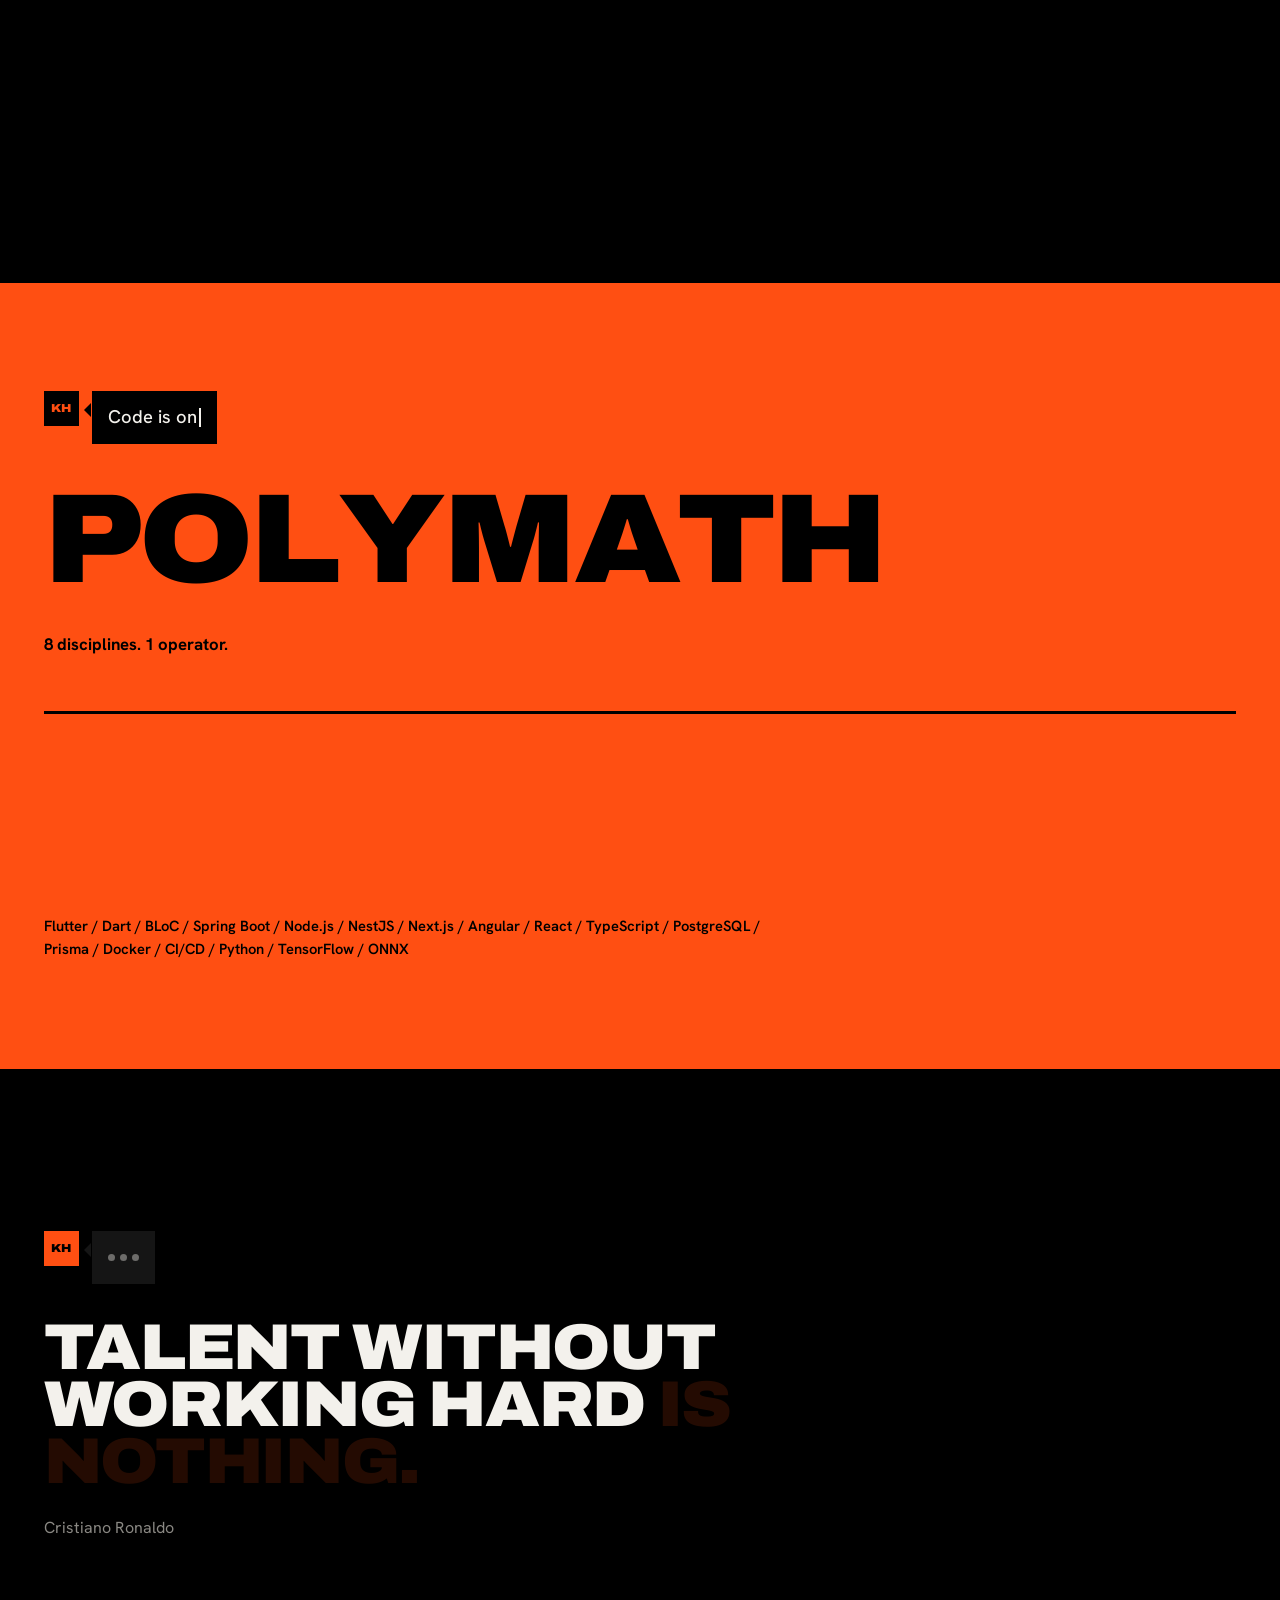
==== commit e0ff983a: "Project page slides up, closes smoothly, back gesture closes it" ====
--- a/index.html
+++ b/index.html
@@ -94,7 +94,7 @@
 <link rel="preload" href="assets/fonts/big-shoulders.woff2" as="font" type="font/woff2" crossorigin>
 <link rel="preload" href="assets/fonts/archivo.woff2" as="font" type="font/woff2" crossorigin>
 <link rel="preload" href="assets/fonts/hanken-grotesk.woff2" as="font" type="font/woff2" crossorigin>
-<link rel="stylesheet" href="styles.css?v=44">
+<link rel="stylesheet" href="styles.css?v=49">
 <link rel="icon" href="data:image/svg+xml,%3Csvg xmlns='http://www.w3.org/2000/svg' viewBox='0 0 32 32'%3E%3Crect width='32' height='32' fill='%23FF4F12'/%3E%3Ctext x='16' y='24' font-family='Arial Black' font-size='19' text-anchor='middle' fill='%23000'%3EK%3C/text%3E%3C/svg%3E">
 </head>
 <body>
@@ -246,22 +246,22 @@
 <dialog class="sheet" id="sheet" aria-labelledby="shName" data-lenis-prevent>
   <div class="sheet-in">
     <button class="x" type="button" id="shClose" data-de="Schließen">Close</button>
-    <p class="sh-meta" id="shMeta"></p>
-    <h3 id="shName"></h3>
-    <img class="sh-shot" id="shImg" alt="" width="1200" height="750" decoding="async">
-    <p class="sh-sum" id="shSum"></p>
-    <h4 class="sh-h" data-de="Was es kann">What it does</h4>
-    <ul class="sh-feat" id="shFeat"></ul>
+    <p class="sh-meta" id="shMeta" style="--k:0"></p>
+    <h3 id="shName" style="--k:1"></h3>
+    <img class="sh-shot" id="shImg" alt="" width="1200" height="750" decoding="async" style="--k:2">
+    <p class="sh-sum" id="shSum" style="--k:3"></p>
+    <div class="sh-links" id="shLinks" style="--k:4"></div>
+    <h4 class="sh-h" data-de="Was es kann" style="--k:5">What it does</h4>
+    <ul class="sh-feat" id="shFeat" style="--k:6"></ul>
     <h4 class="sh-h" data-de="Unter der Haube">Under the hood</h4>
     <ol class="sh-pts" id="shPts"></ol>
     <p class="sh-stack" id="shStack"></p>
-    <div class="sh-links" id="shLinks"></div>
   </div>
 </dialog>
 
 <div class="cur" id="cur" aria-hidden="true"><i class="cur-dot"></i><i class="cur-ring"><span id="curT"></span></i></div>
 <p class="toast" id="toast" role="status"></p>
-<script src="assets/lenis.min.js?v=44"></script>
-<script src="app.js?v=44"></script>
+<script src="assets/lenis.min.js?v=49"></script>
+<script src="app.js?v=49"></script>
 </body>
 </html>
--- a/styles.css
+++ b/styles.css
@@ -13,7 +13,7 @@
 html{background:var(--bg);-webkit-text-size-adjust:100%}
 html.lenis,html.lenis body{height:auto}
 .lenis.lenis-stopped{overflow:clip}
-.ski{position:fixed;inset:0;width:100%;height:100%;z-index:45;pointer-events:none;display:block;will-change:transform}
+.ski{position:fixed;top:0;left:0;width:100%;height:100vh;z-index:45;pointer-events:none;display:block;will-change:transform}
 body{margin:0;background:var(--bg);color:var(--ink);font:400 1rem/1.55 var(--b);overflow-x:clip;-webkit-font-smoothing:antialiased}
 ::selection{background:var(--o);color:#000}
 a{color:inherit;text-decoration:none}
@@ -261,8 +261,18 @@
 
 /* ---------- project sheet ---------- */
 .sheet{border:0;padding:0;margin:0;max-width:none;max-height:none;width:100%;height:100%;background:var(--o);color:#000;overflow:auto;overscroll-behavior:contain;-webkit-overflow-scrolling:touch}
-.sheet::backdrop{background:#000}
-.sheet[open]{animation:fade .4s var(--out)}
+.sheet::backdrop{background:rgba(0,0,0,.78)}
+/* the project page slides up from the bottom; the site stays dimmed behind it; contents arrive in order */
+.sheet[open]{animation:shUp .62s cubic-bezier(.16,1,.3,1)}
+.sheet[open]::backdrop{animation:shDim .5s ease}
+.sheet[open] .sheet-in > [style*="--k"]{animation:shItem .7s cubic-bezier(.16,1,.3,1) backwards;animation-delay:calc(.16s + var(--k) * .06s)}
+.sheet.closing{animation:shDown .36s cubic-bezier(.7,0,.84,0) forwards}
+.sheet.closing::backdrop{animation:shUndim .36s ease forwards}
+@keyframes shUp{from{transform:translate3d(0,100%,0)}to{transform:none}}
+@keyframes shDown{from{transform:none}to{transform:translate3d(0,100%,0)}}
+@keyframes shDim{from{background:rgba(0,0,0,0)}}
+@keyframes shUndim{to{background:rgba(0,0,0,0)}}
+@keyframes shItem{from{opacity:0;transform:translate3d(0,28px,0)}to{opacity:1;transform:none}}
 .sheet-in{max-width:1100px;margin:0 auto;padding:clamp(4rem,10vh,7rem) var(--pad) 4rem}
 .x{position:fixed;top:1rem;right:var(--pad);height:2.8rem;padding:0 1.2rem;background:#000;color:var(--o);font-weight:700;font-size:.9rem;z-index:2}
 .x:hover{background:#fff;color:#000}
@@ -277,8 +287,9 @@
 .sh-pts{list-style:none;margin:0 0 2rem;padding:0;counter-reset:p}
 .sh-pts li{counter-increment:p;display:grid;grid-template-columns:3rem 1fr;padding:1rem 0;border-top:2px solid #000}
 .sh-pts li::before{content:counter(p,decimal-leading-zero);font-weight:700;font-size:.85rem;padding-top:.15rem}
-.sh-stack{margin:0 0 2rem;font-weight:600}
-.sh-links{display:flex;gap:.6rem;flex-wrap:wrap}
+.sh-stack{margin:0;font-weight:600}
+.sh-links{display:flex;gap:.6rem;flex-wrap:wrap;margin:0 0 3rem}
+.sh-links:empty{display:none}
 .sh-links a{height:3rem;padding:0 1.3rem;display:inline-flex;align-items:center;font-weight:700;border:2px solid #000;transition:background .2s,color .2s}
 .sh-links a:first-child{background:#000;color:var(--o)}
 .sh-links a:hover{background:#fff;color:#000;border-color:#fff}
@@ -385,3 +396,4 @@
 /* phones: no blend modes on fixed or moving text (each one forces the whole screen to be re-composited every frame) */
 .touch .mark,.touch .lang,.touch .hero-mid{mix-blend-mode:normal}
 .touch .hero-mid{will-change:transform,opacity}
+
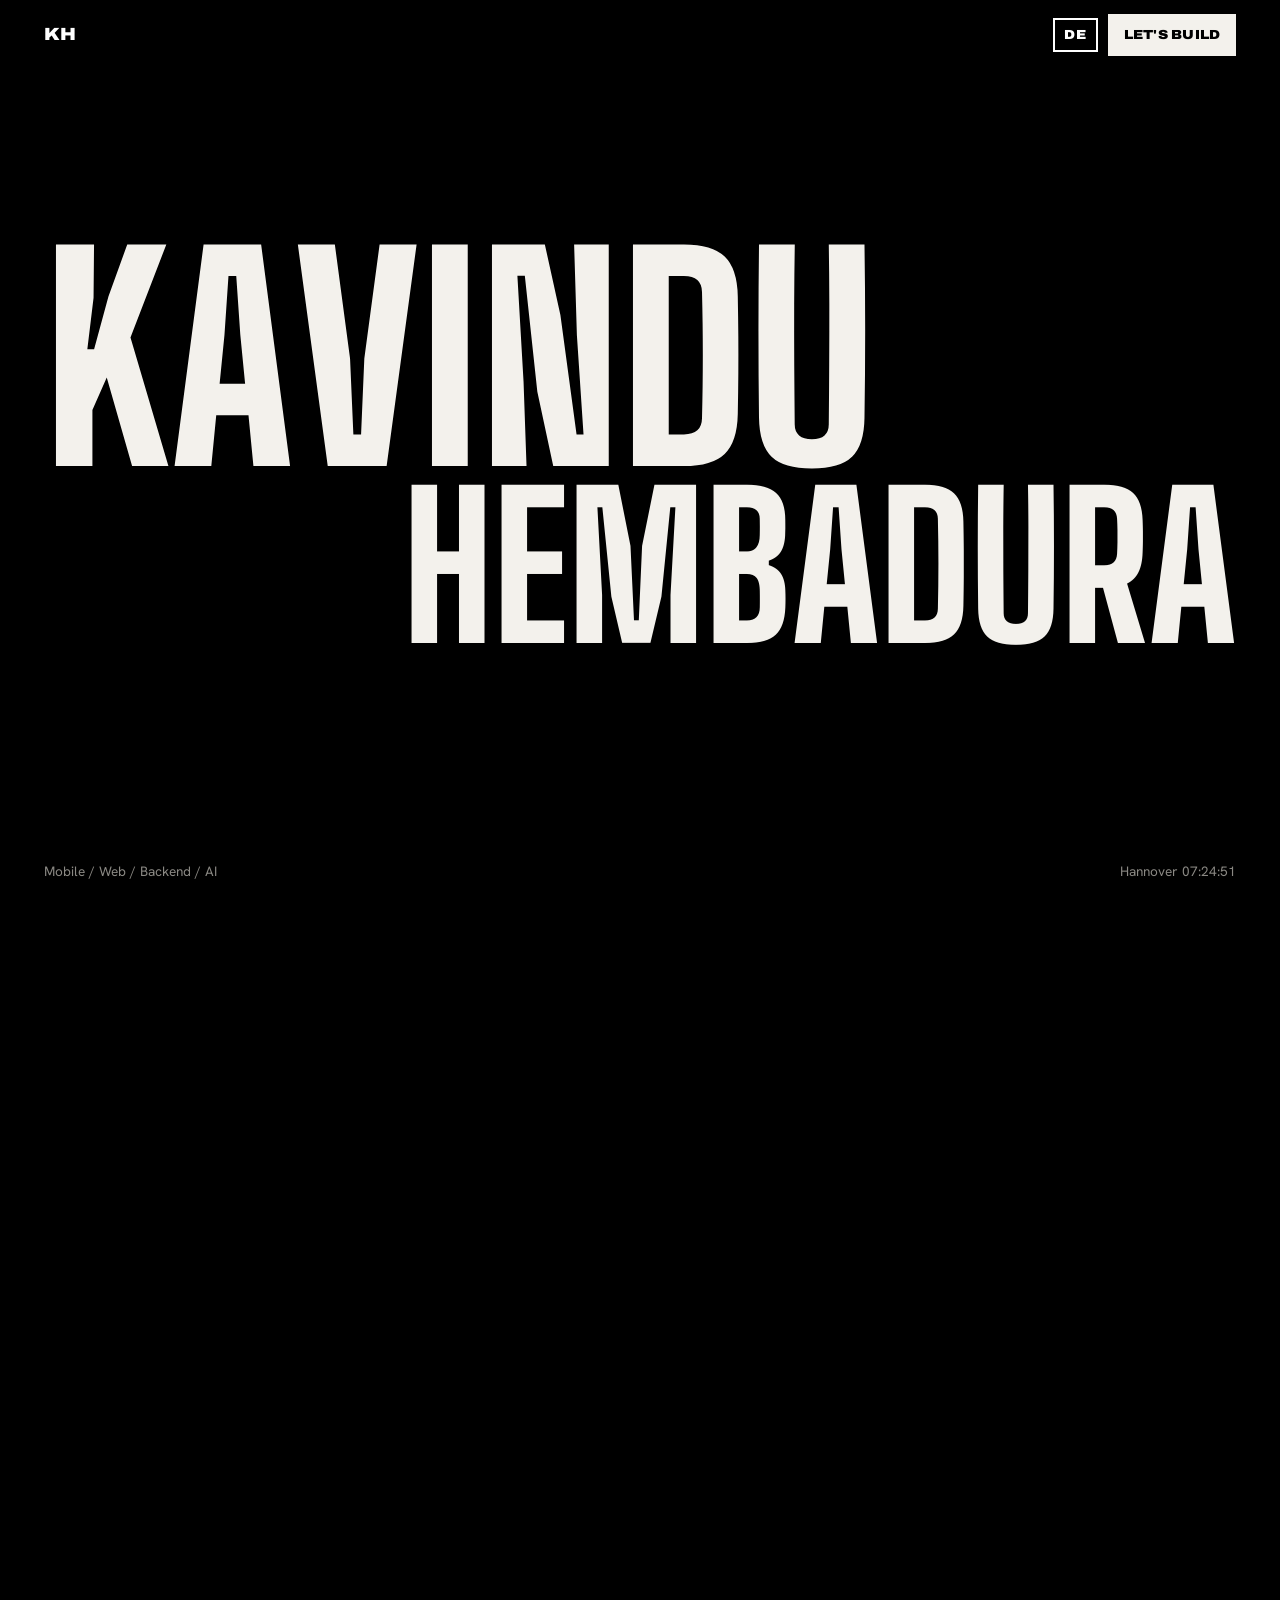
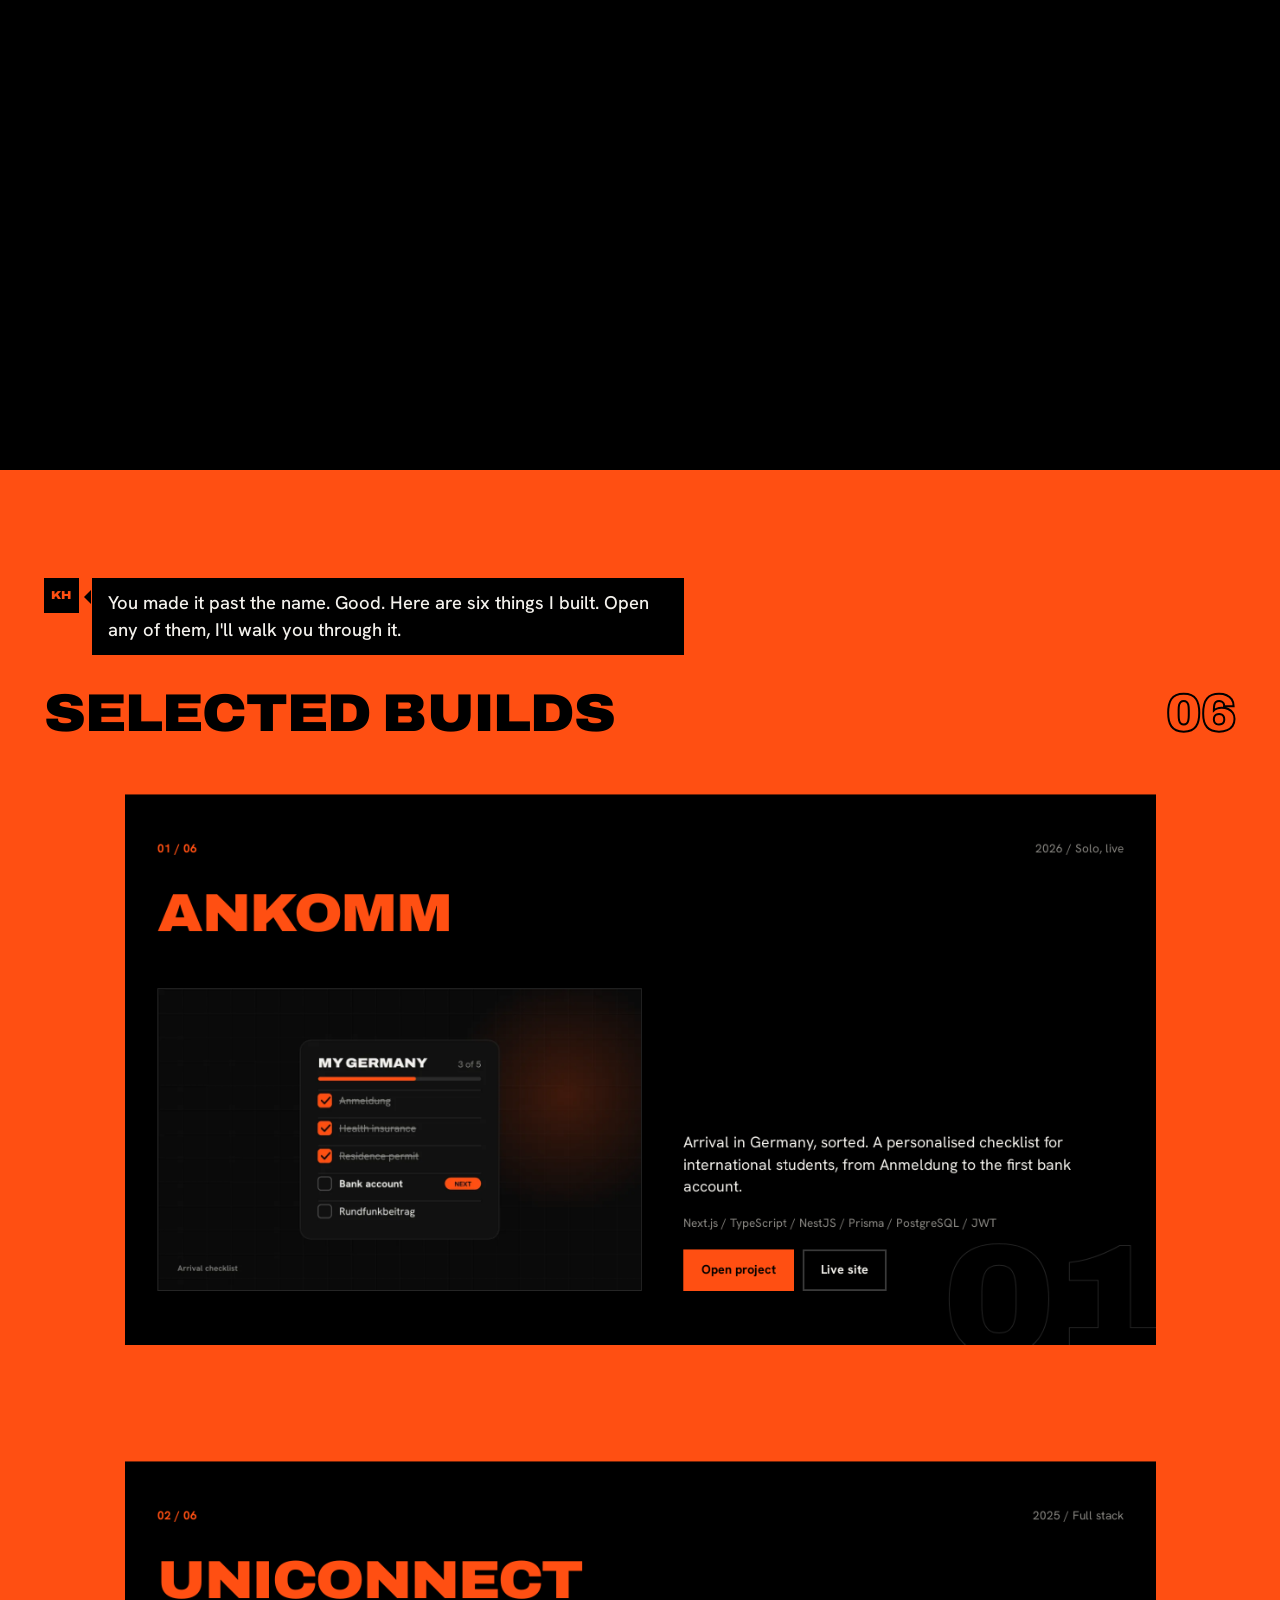
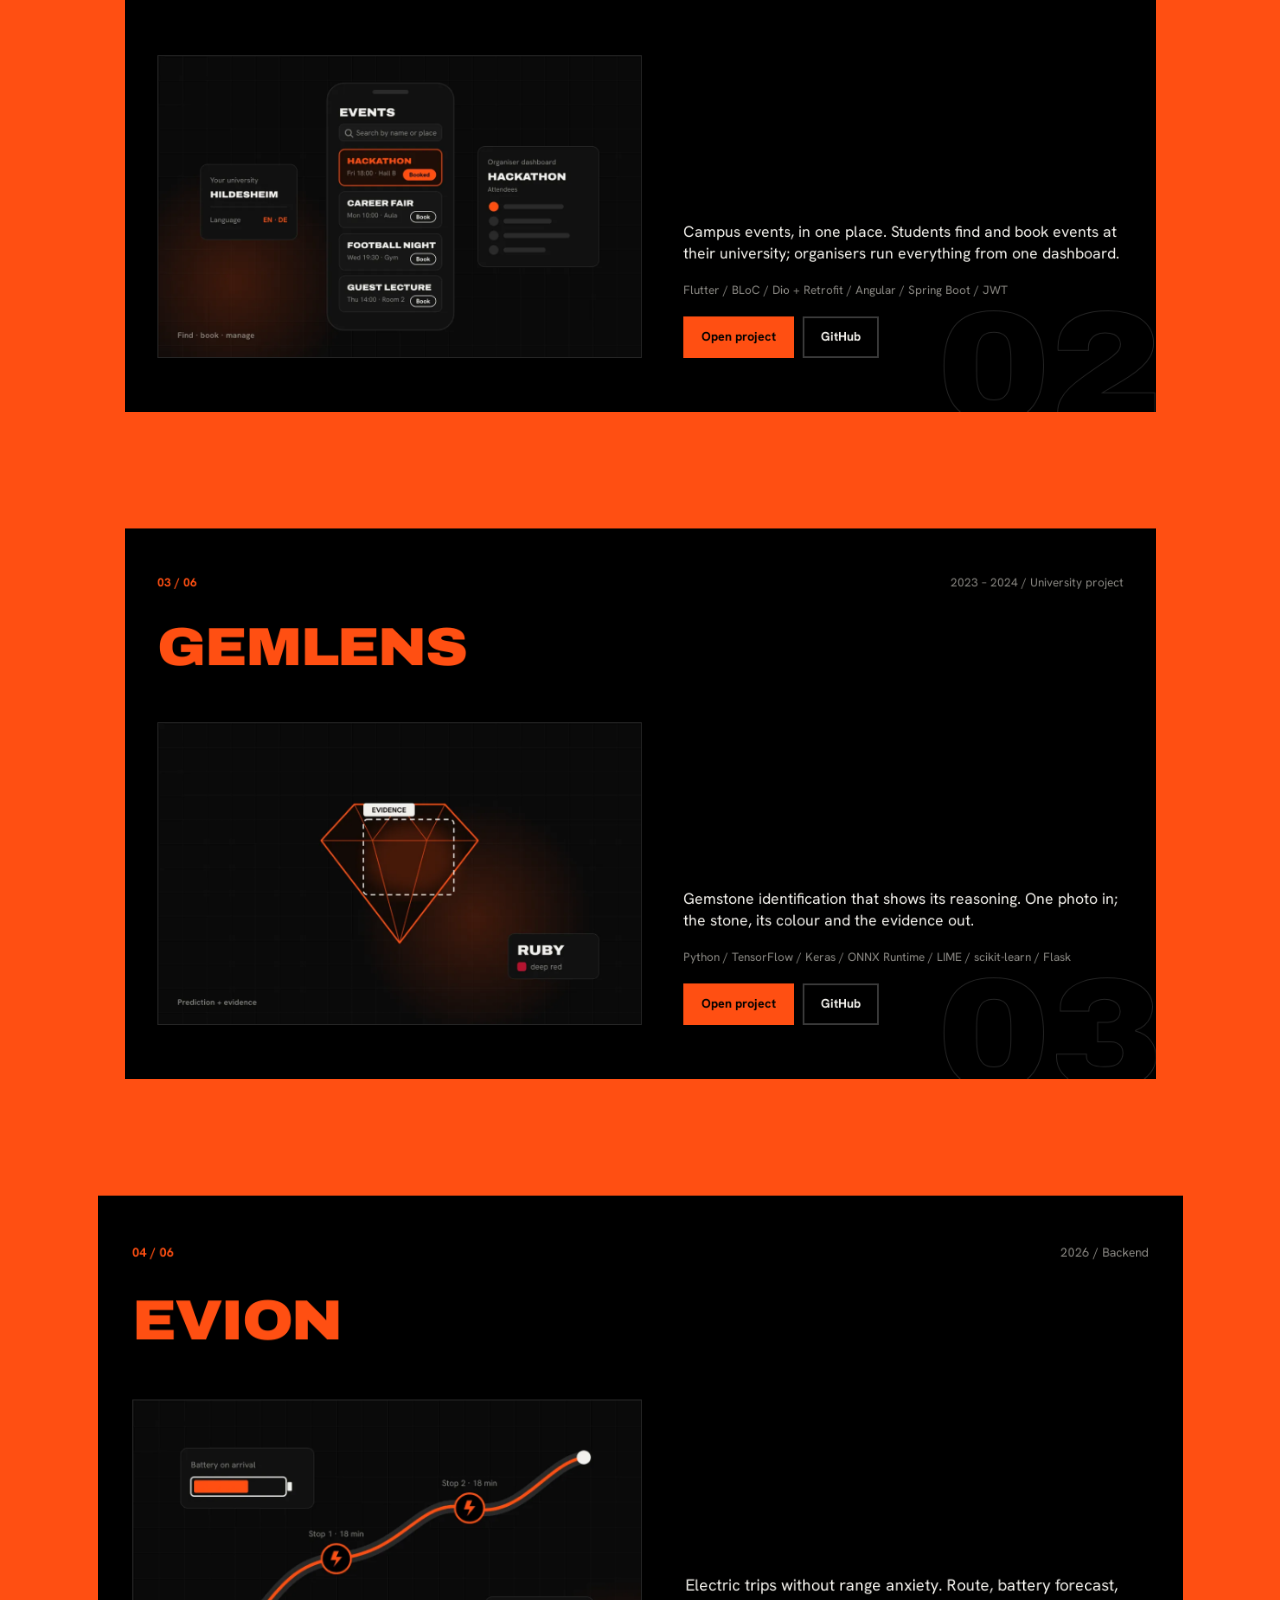
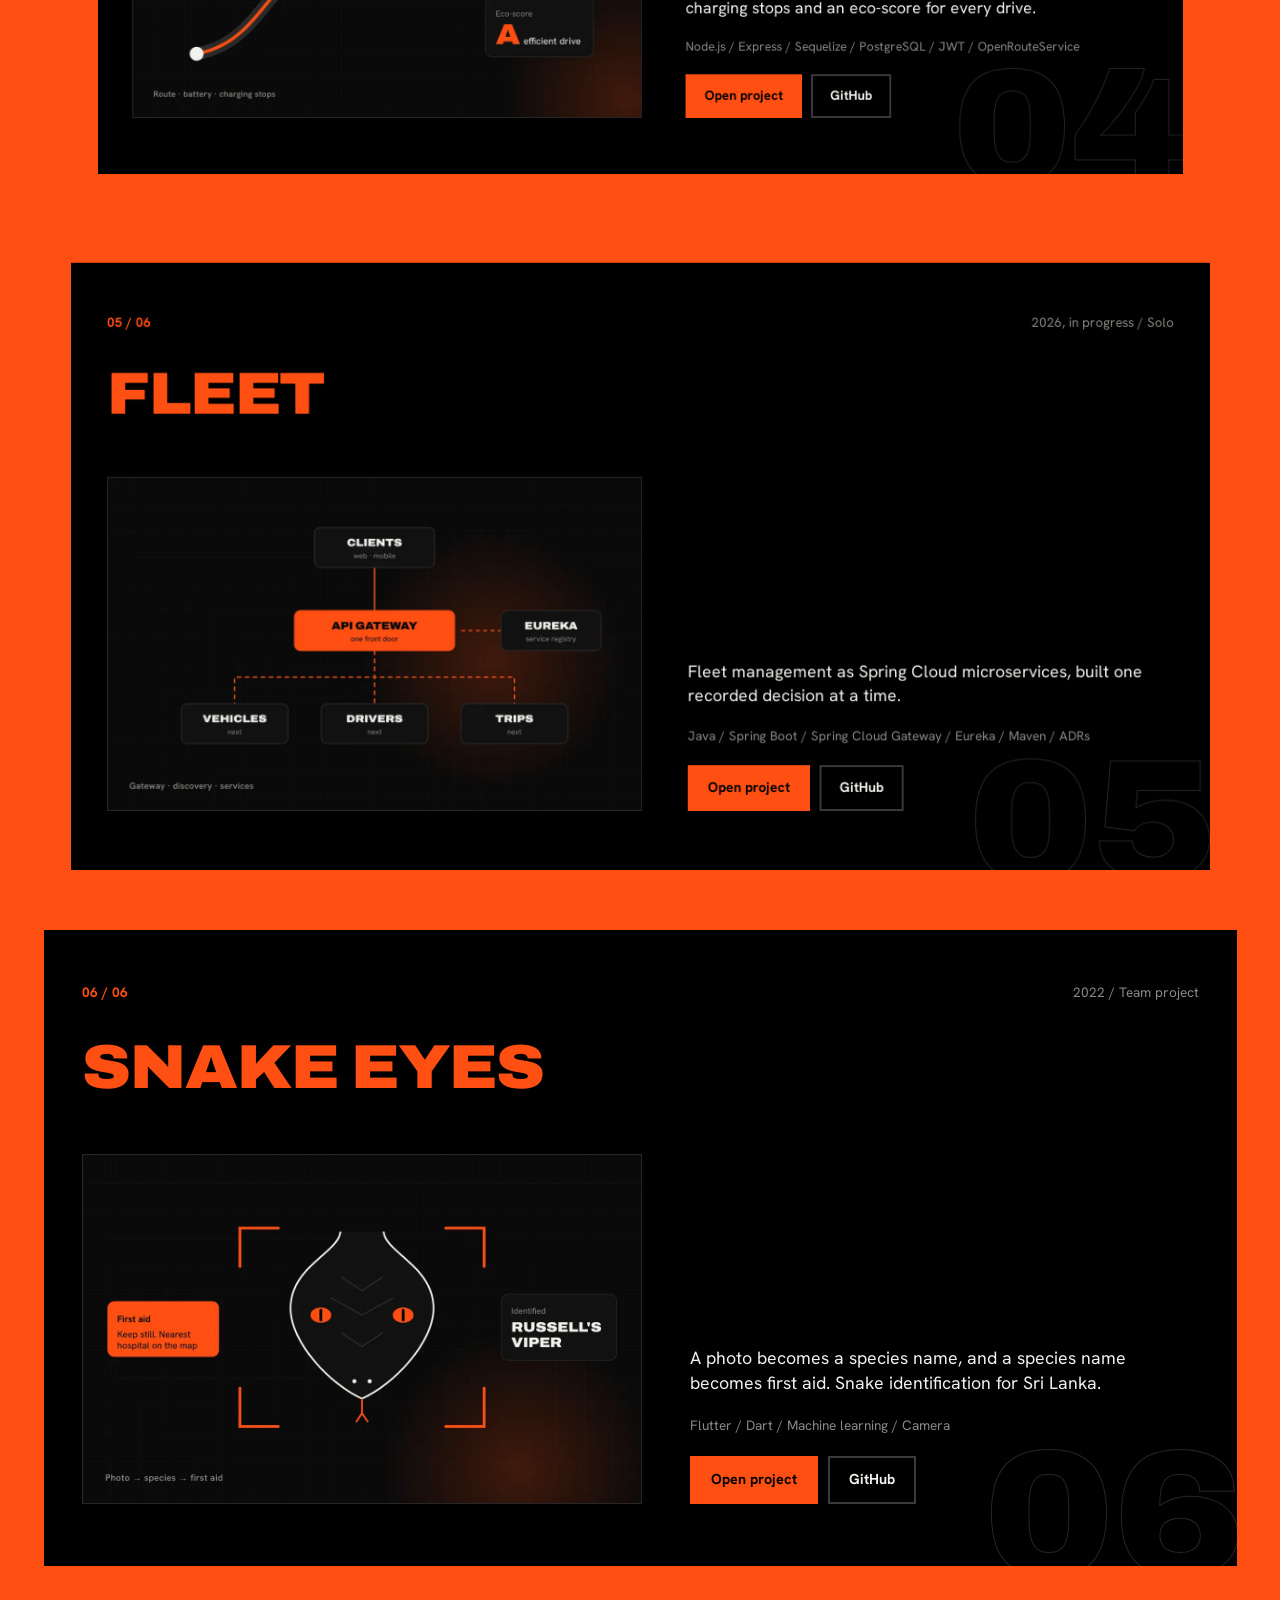
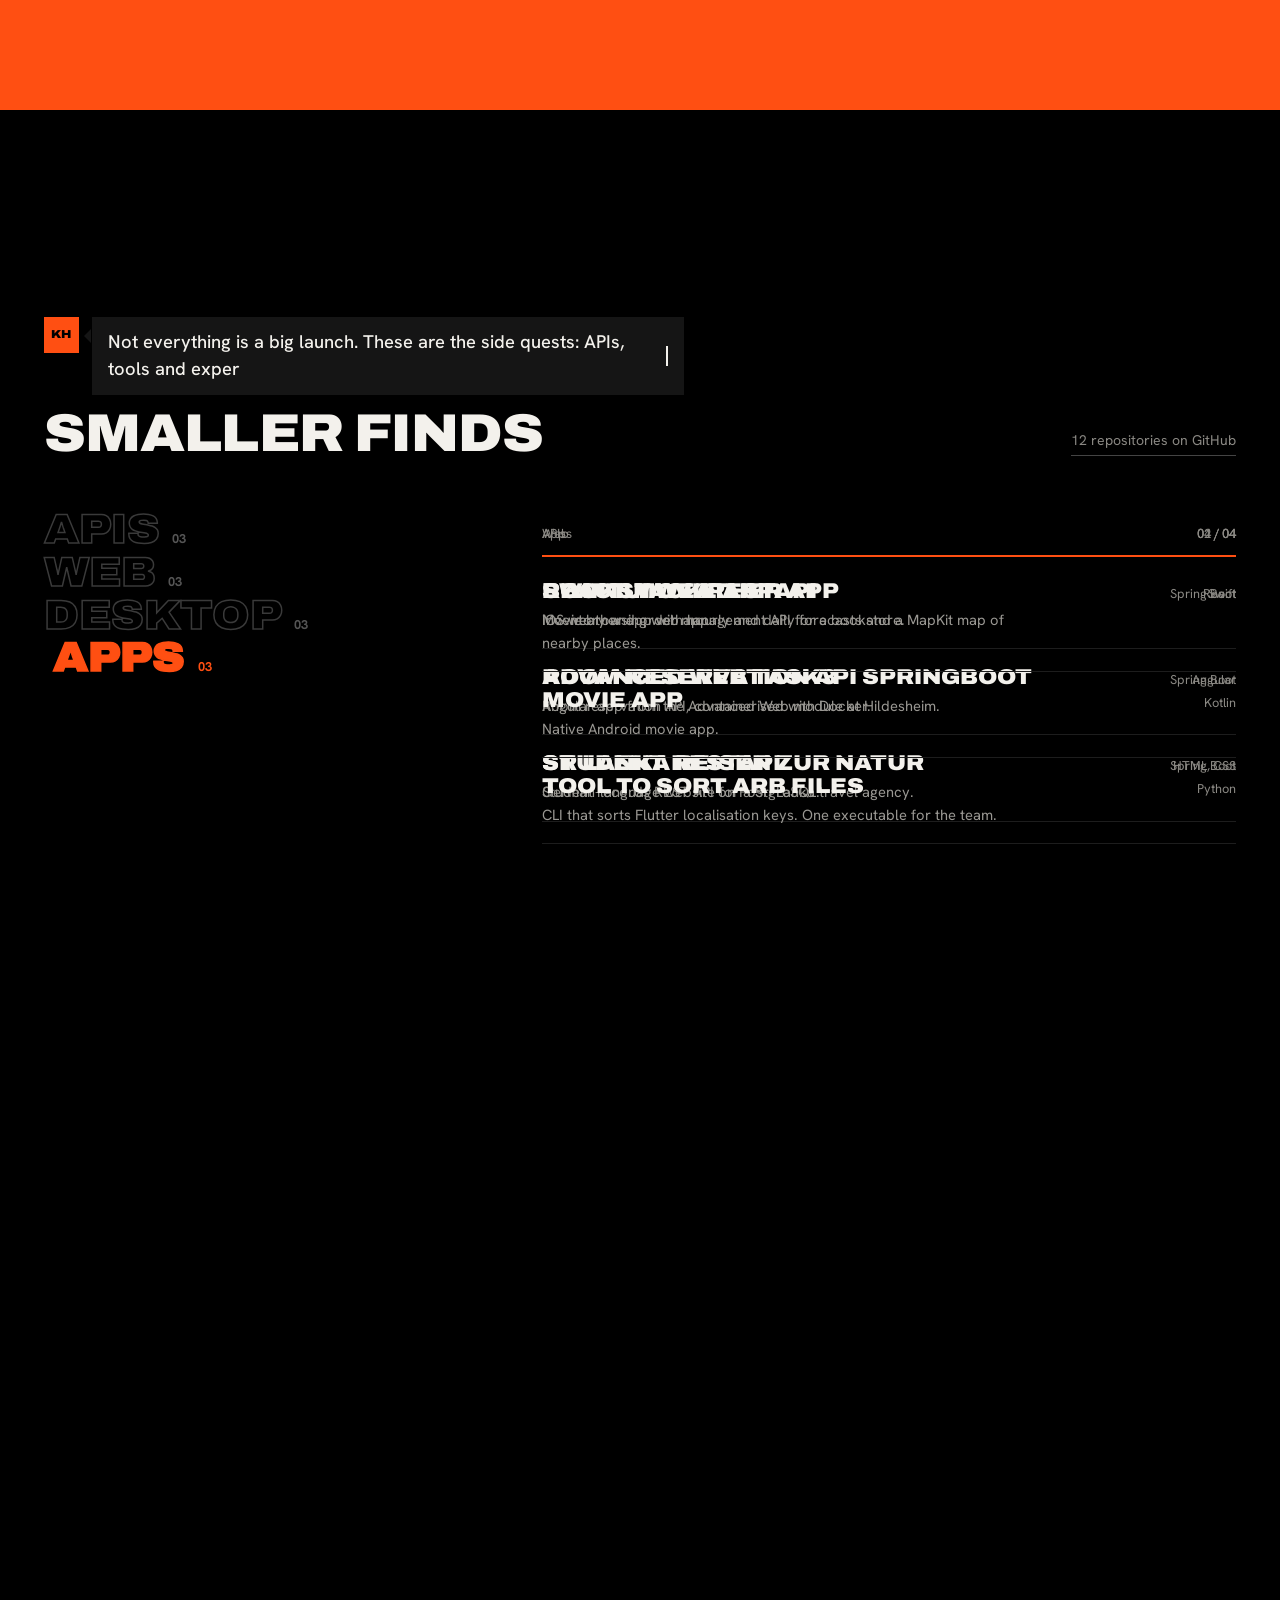
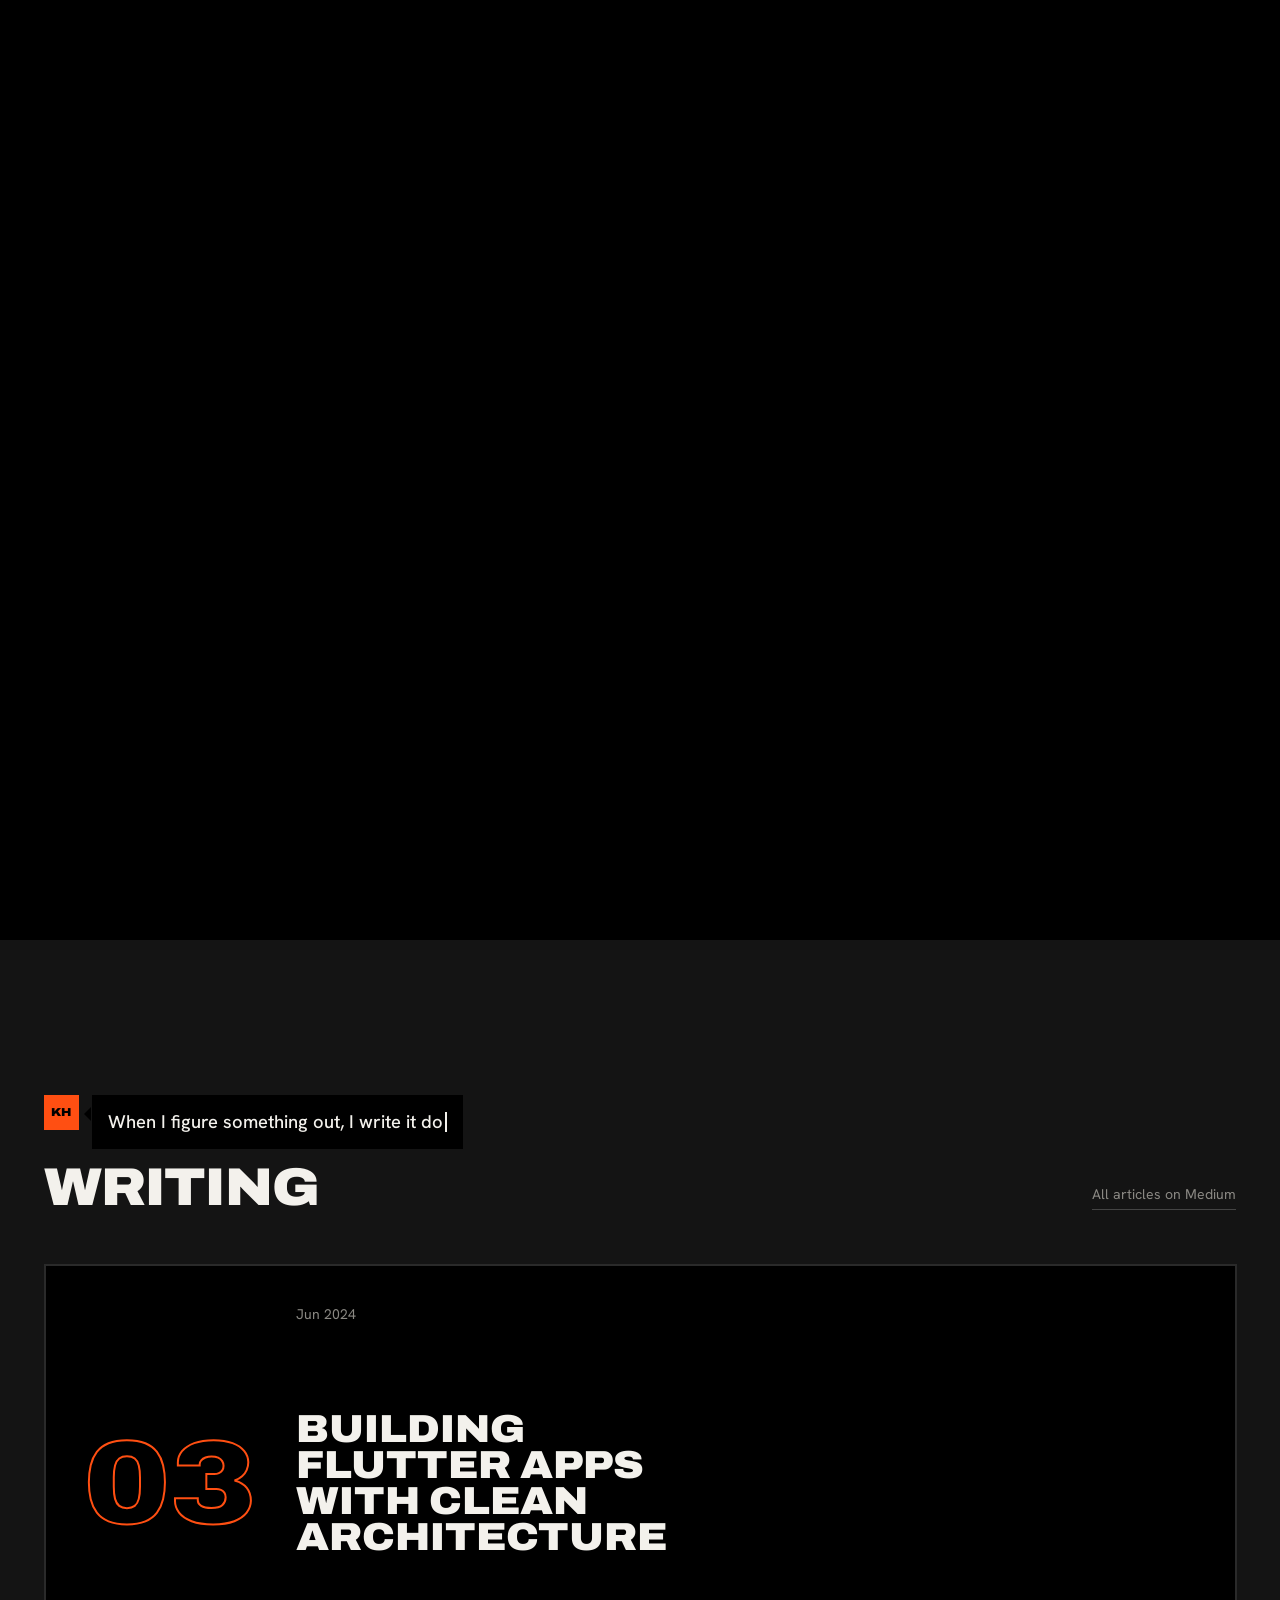
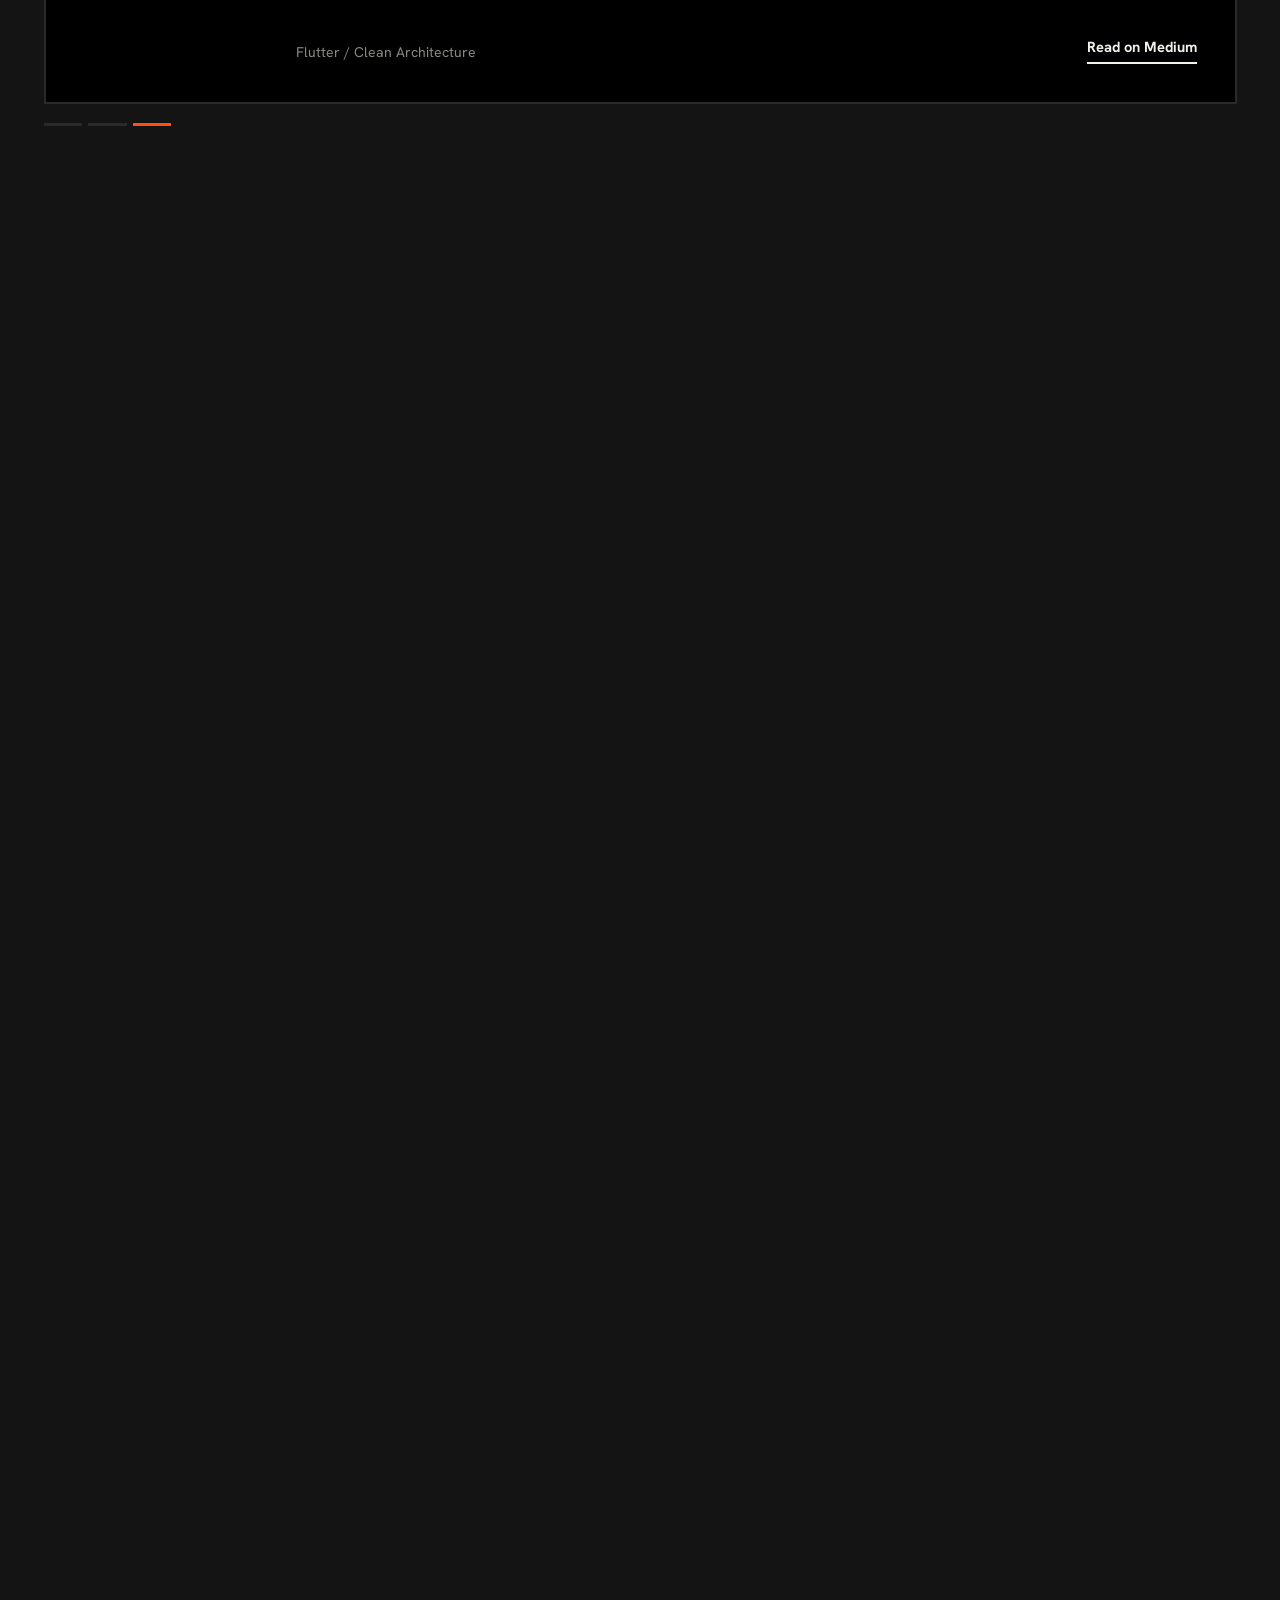
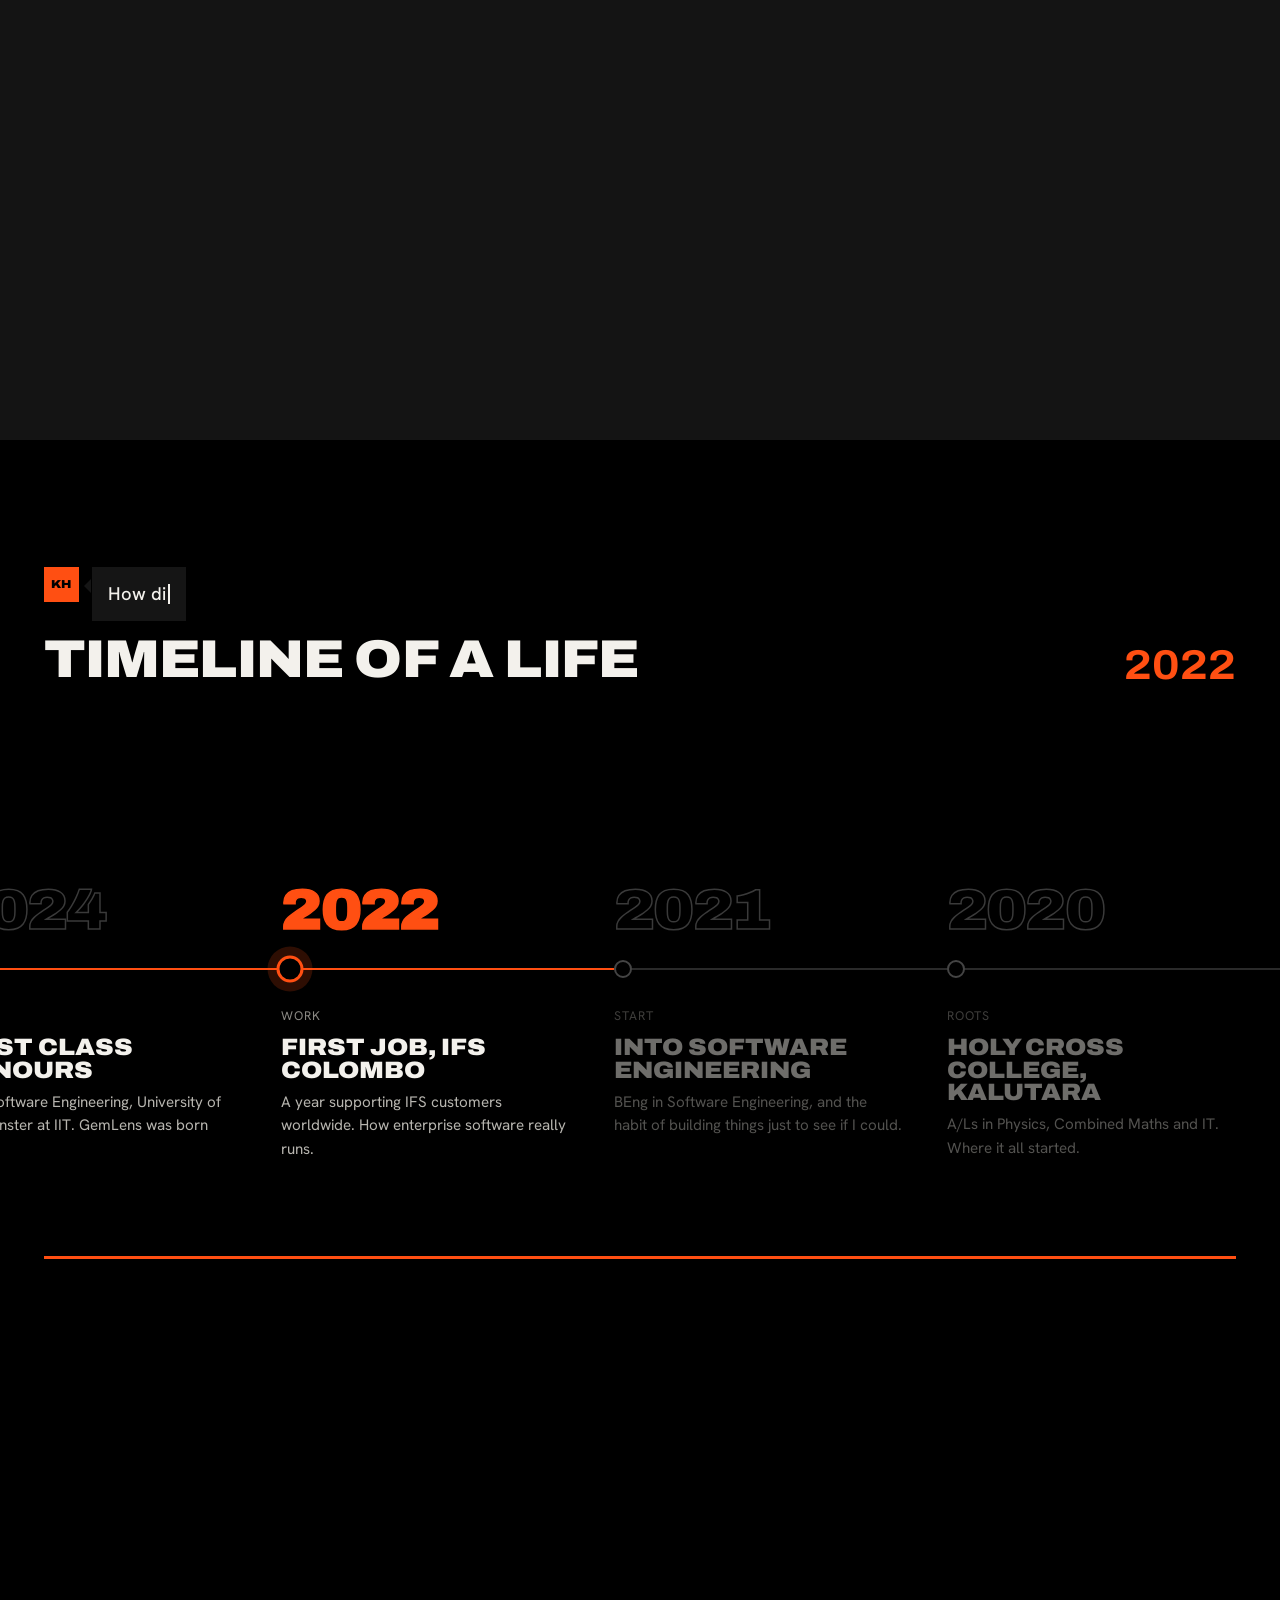
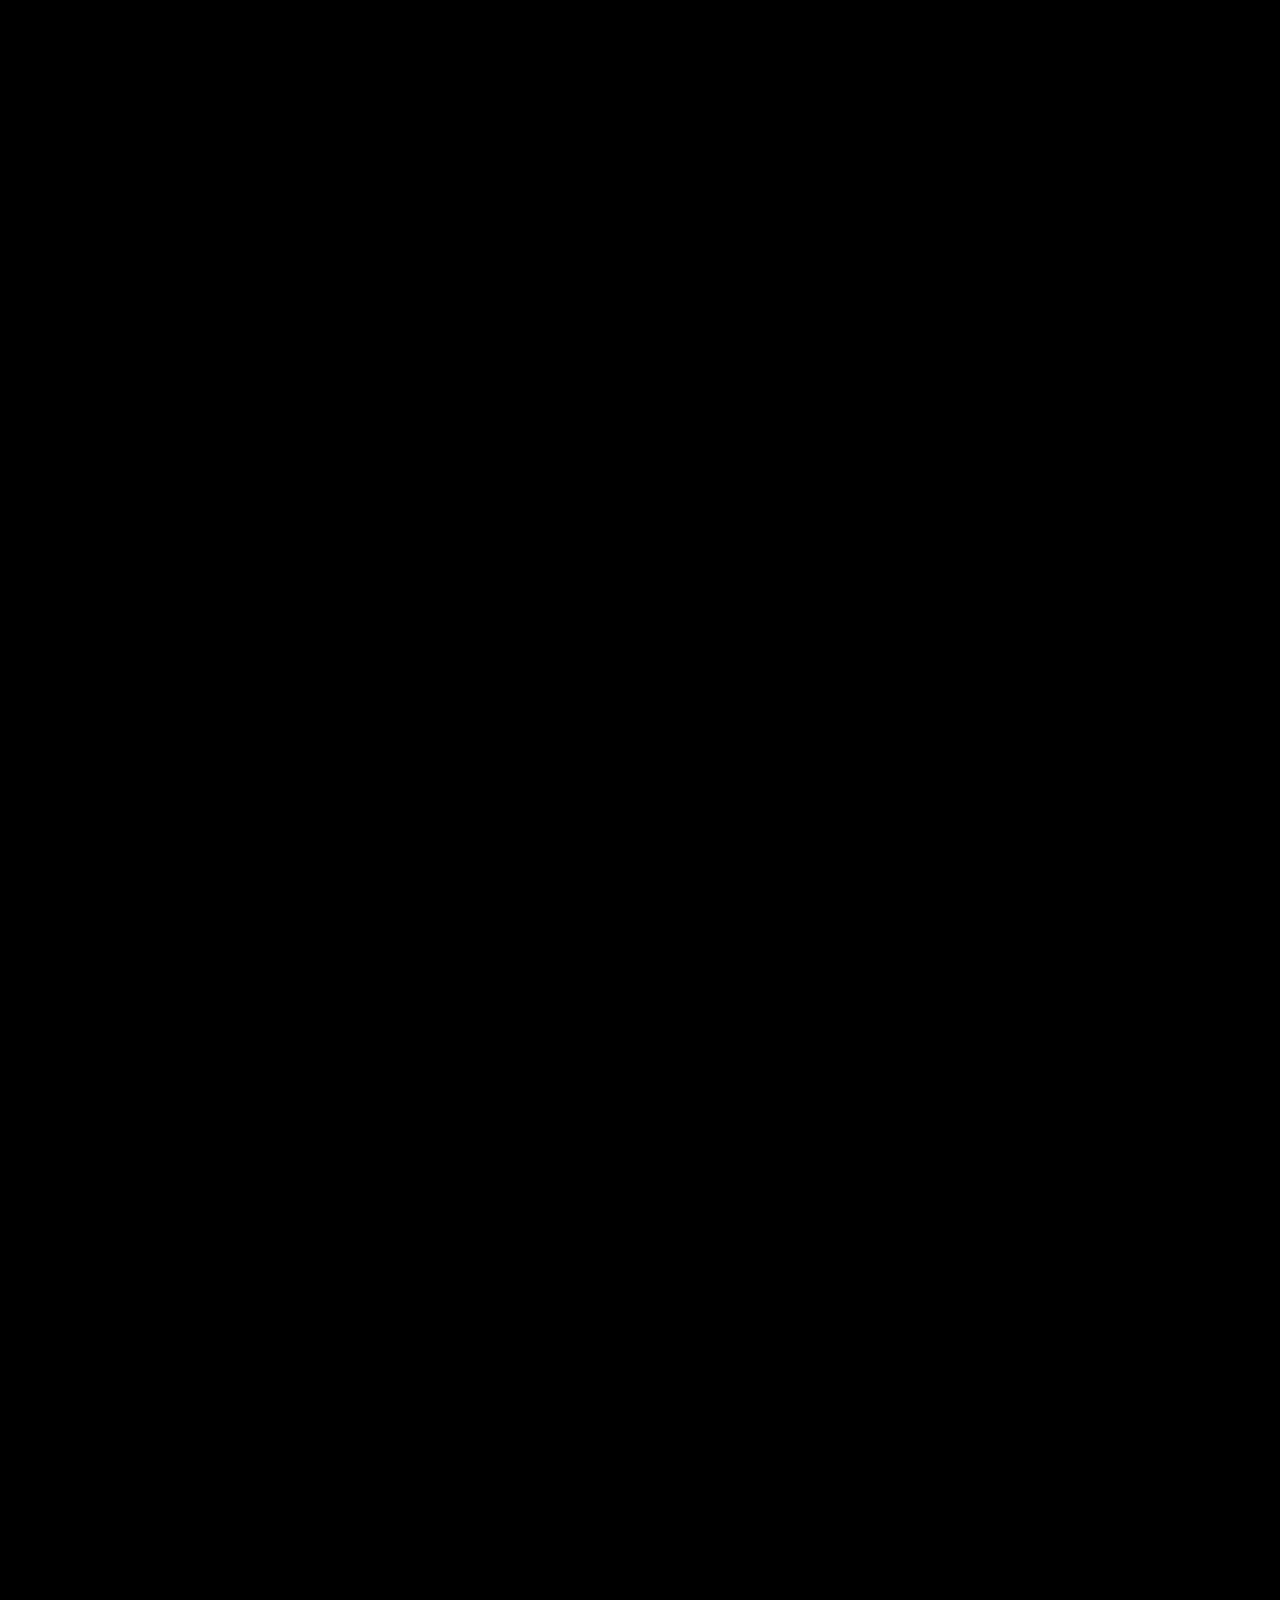
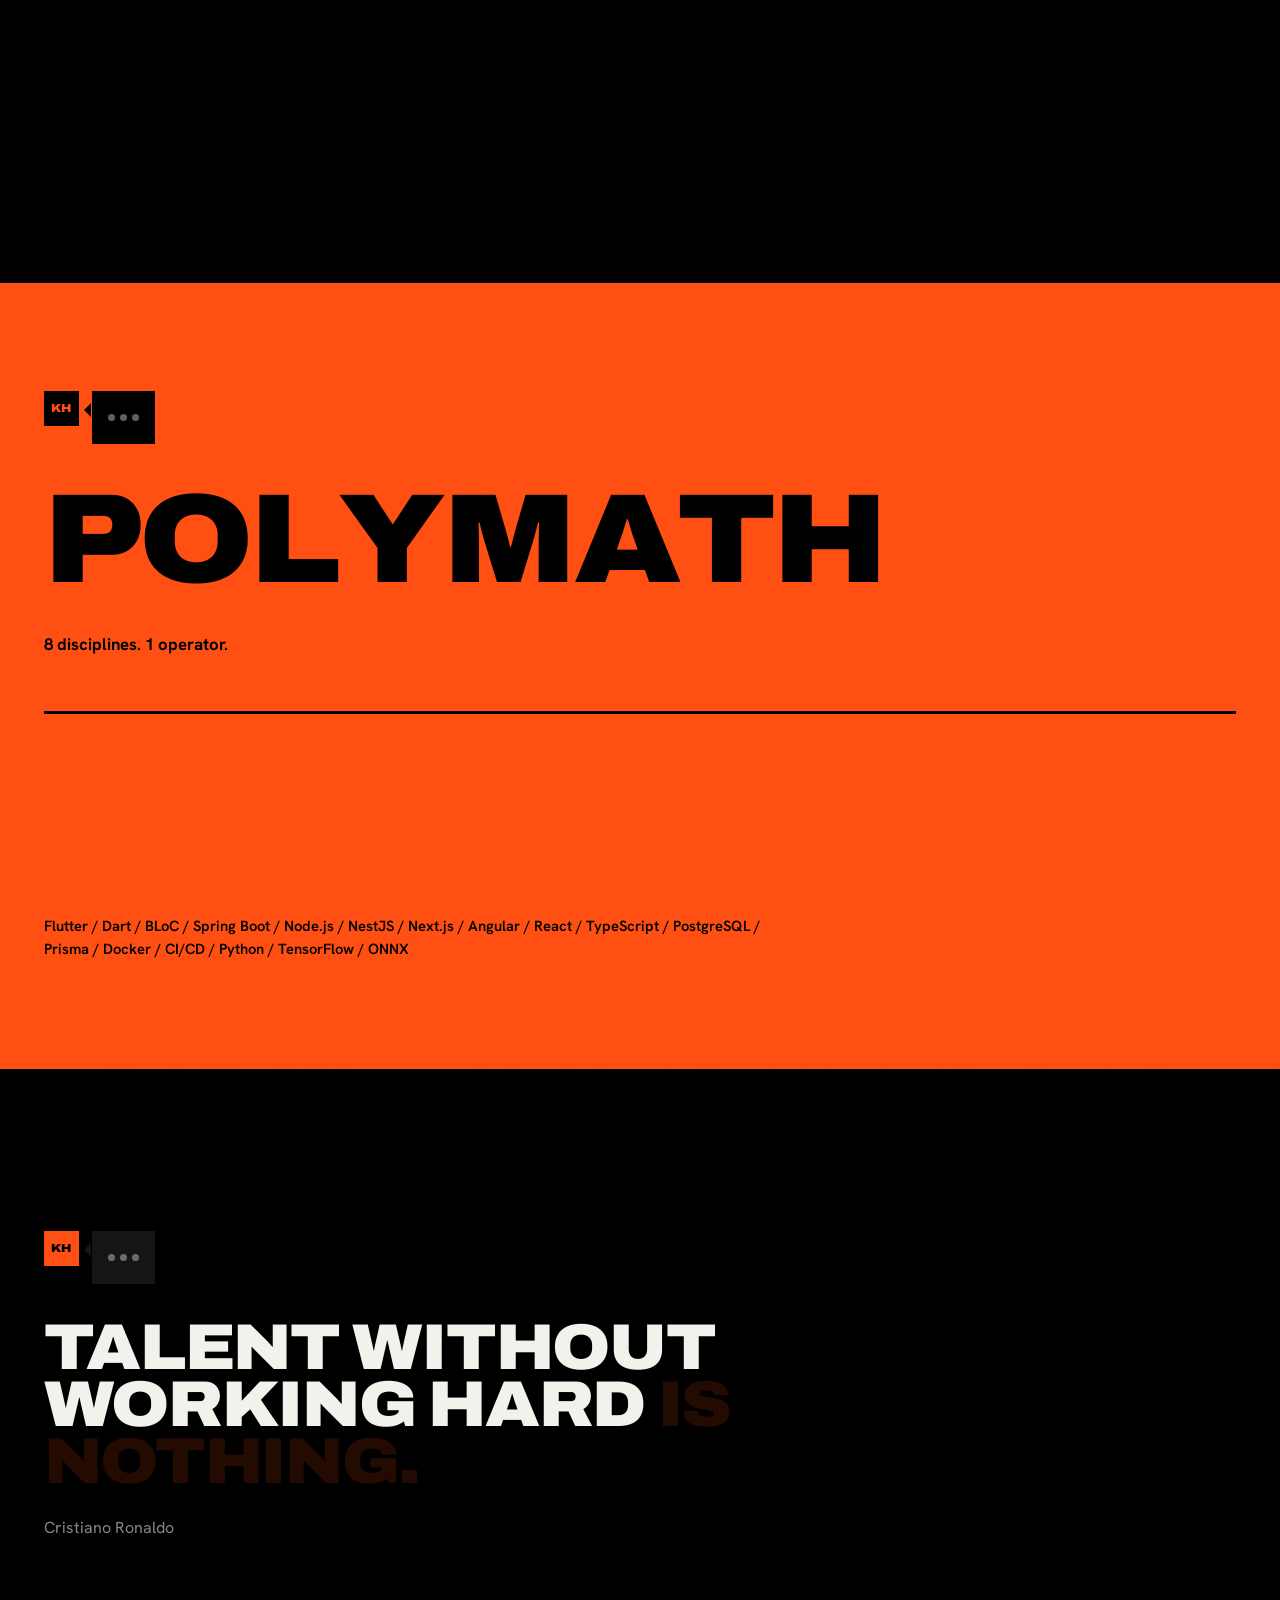
==== commit 81092eba: "Smooth skier hand-off on phones" ====
--- a/index.html
+++ b/index.html
@@ -94,7 +94,7 @@
 <link rel="preload" href="assets/fonts/big-shoulders.woff2" as="font" type="font/woff2" crossorigin>
 <link rel="preload" href="assets/fonts/archivo.woff2" as="font" type="font/woff2" crossorigin>
 <link rel="preload" href="assets/fonts/hanken-grotesk.woff2" as="font" type="font/woff2" crossorigin>
-<link rel="stylesheet" href="styles.css?v=49">
+<link rel="stylesheet" href="styles.css?v=50">
 <link rel="icon" href="data:image/svg+xml,%3Csvg xmlns='http://www.w3.org/2000/svg' viewBox='0 0 32 32'%3E%3Crect width='32' height='32' fill='%23FF4F12'/%3E%3Ctext x='16' y='24' font-family='Arial Black' font-size='19' text-anchor='middle' fill='%23000'%3EK%3C/text%3E%3C/svg%3E">
 </head>
 <body>
@@ -261,7 +261,7 @@
 
 <div class="cur" id="cur" aria-hidden="true"><i class="cur-dot"></i><i class="cur-ring"><span id="curT"></span></i></div>
 <p class="toast" id="toast" role="status"></p>
-<script src="assets/lenis.min.js?v=49"></script>
-<script src="app.js?v=49"></script>
+<script src="assets/lenis.min.js?v=50"></script>
+<script src="app.js?v=50"></script>
 </body>
 </html>
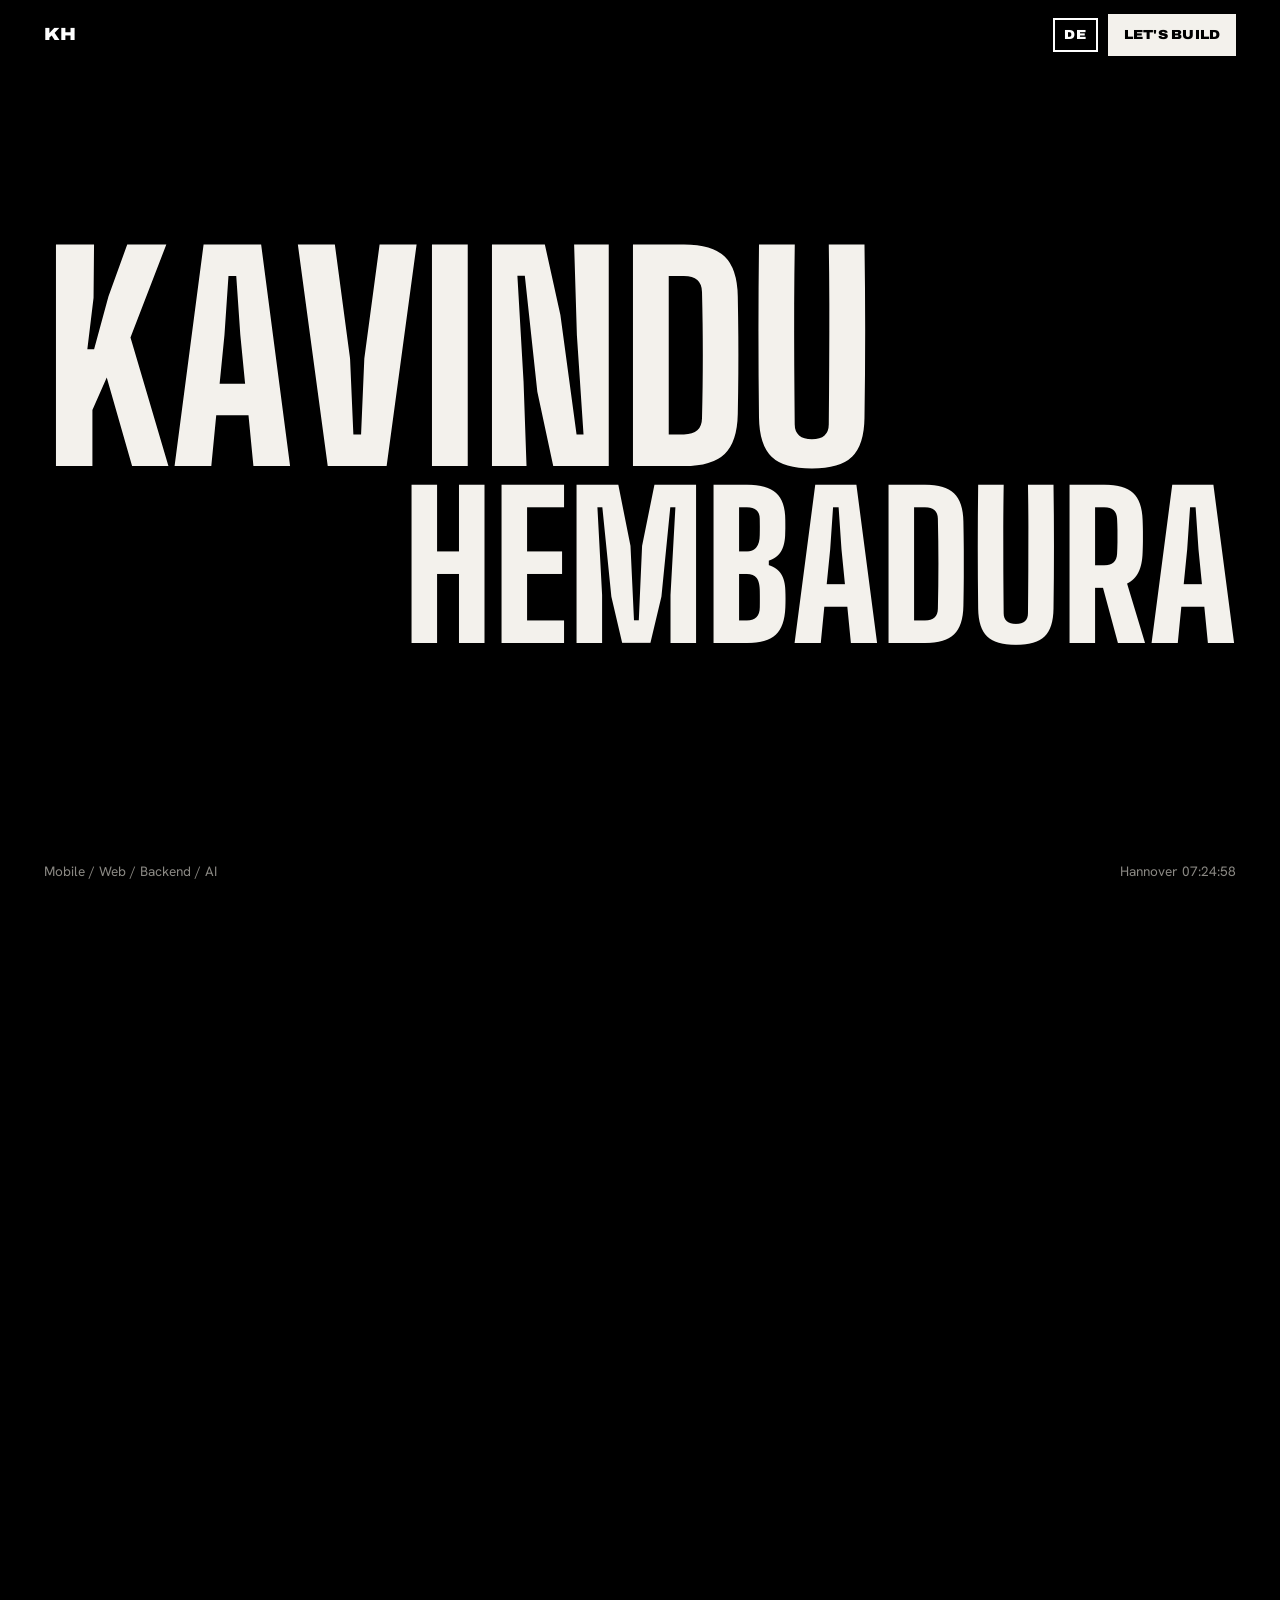
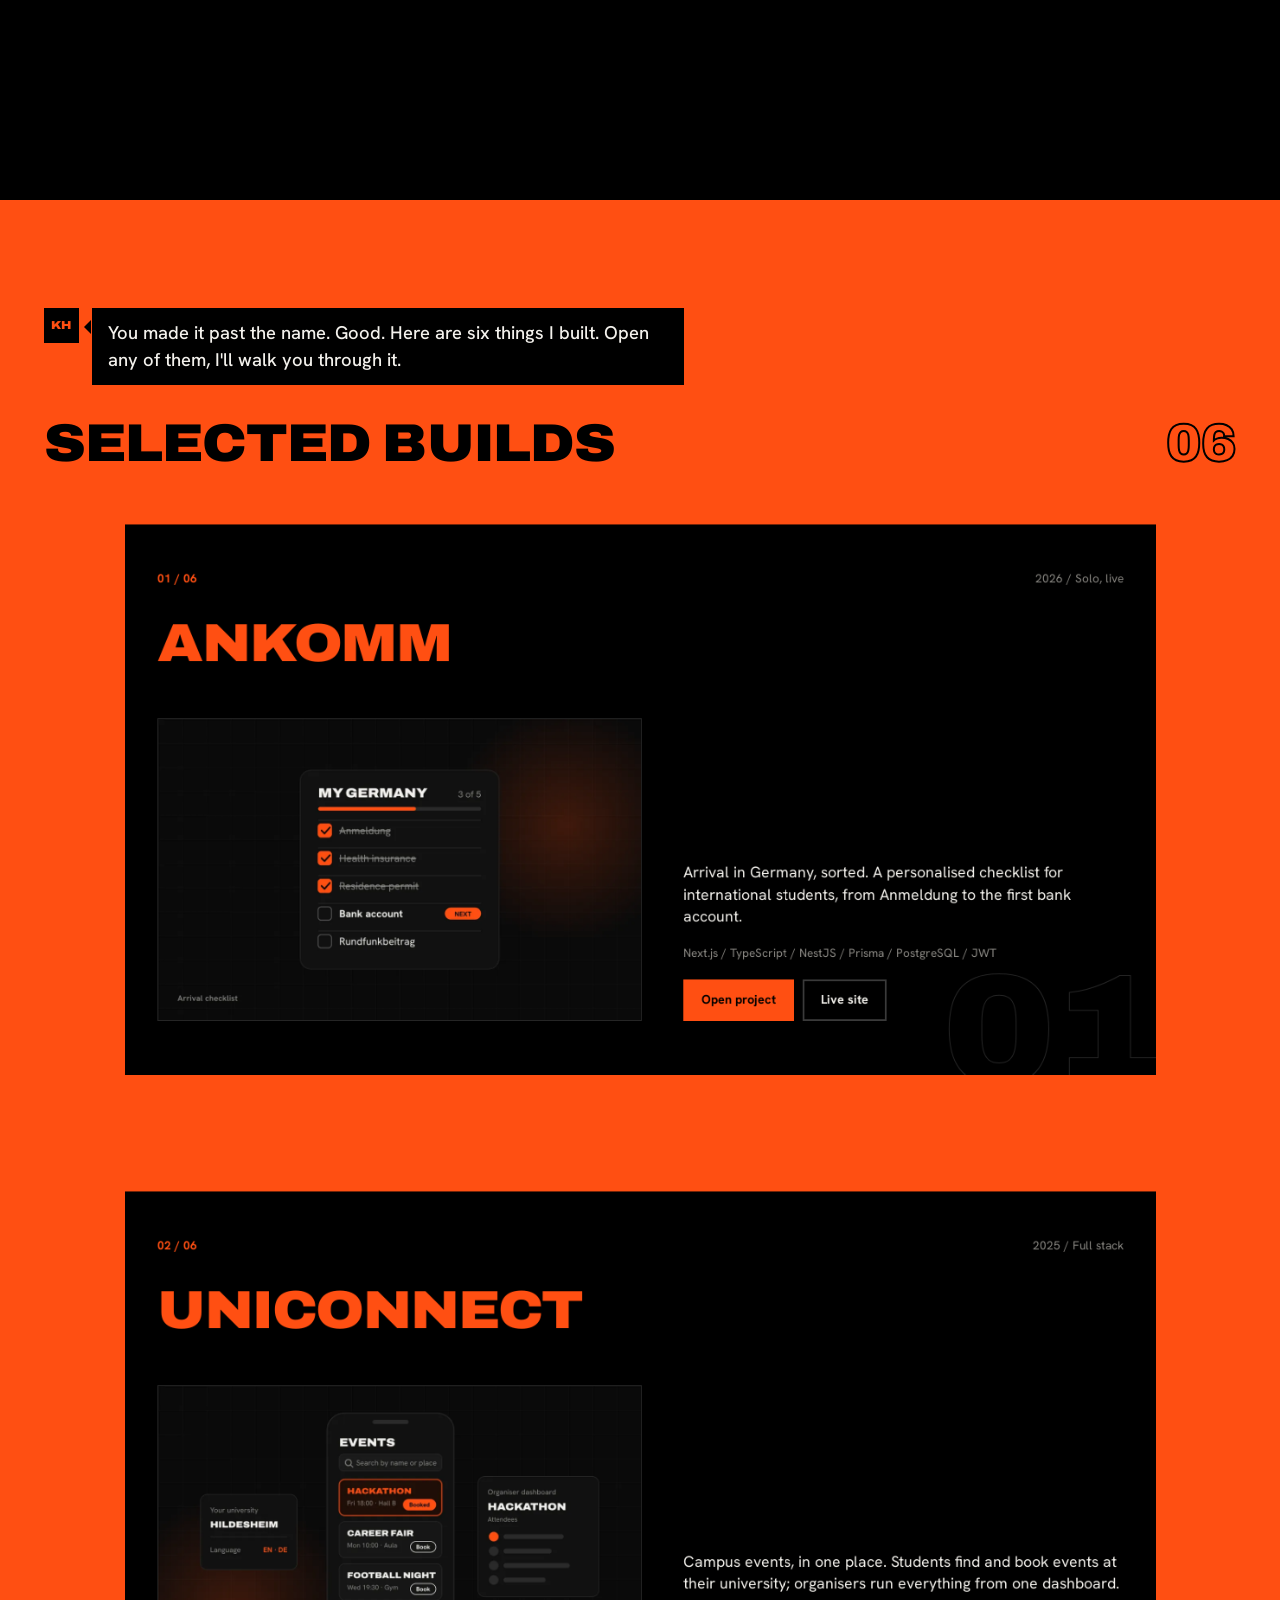
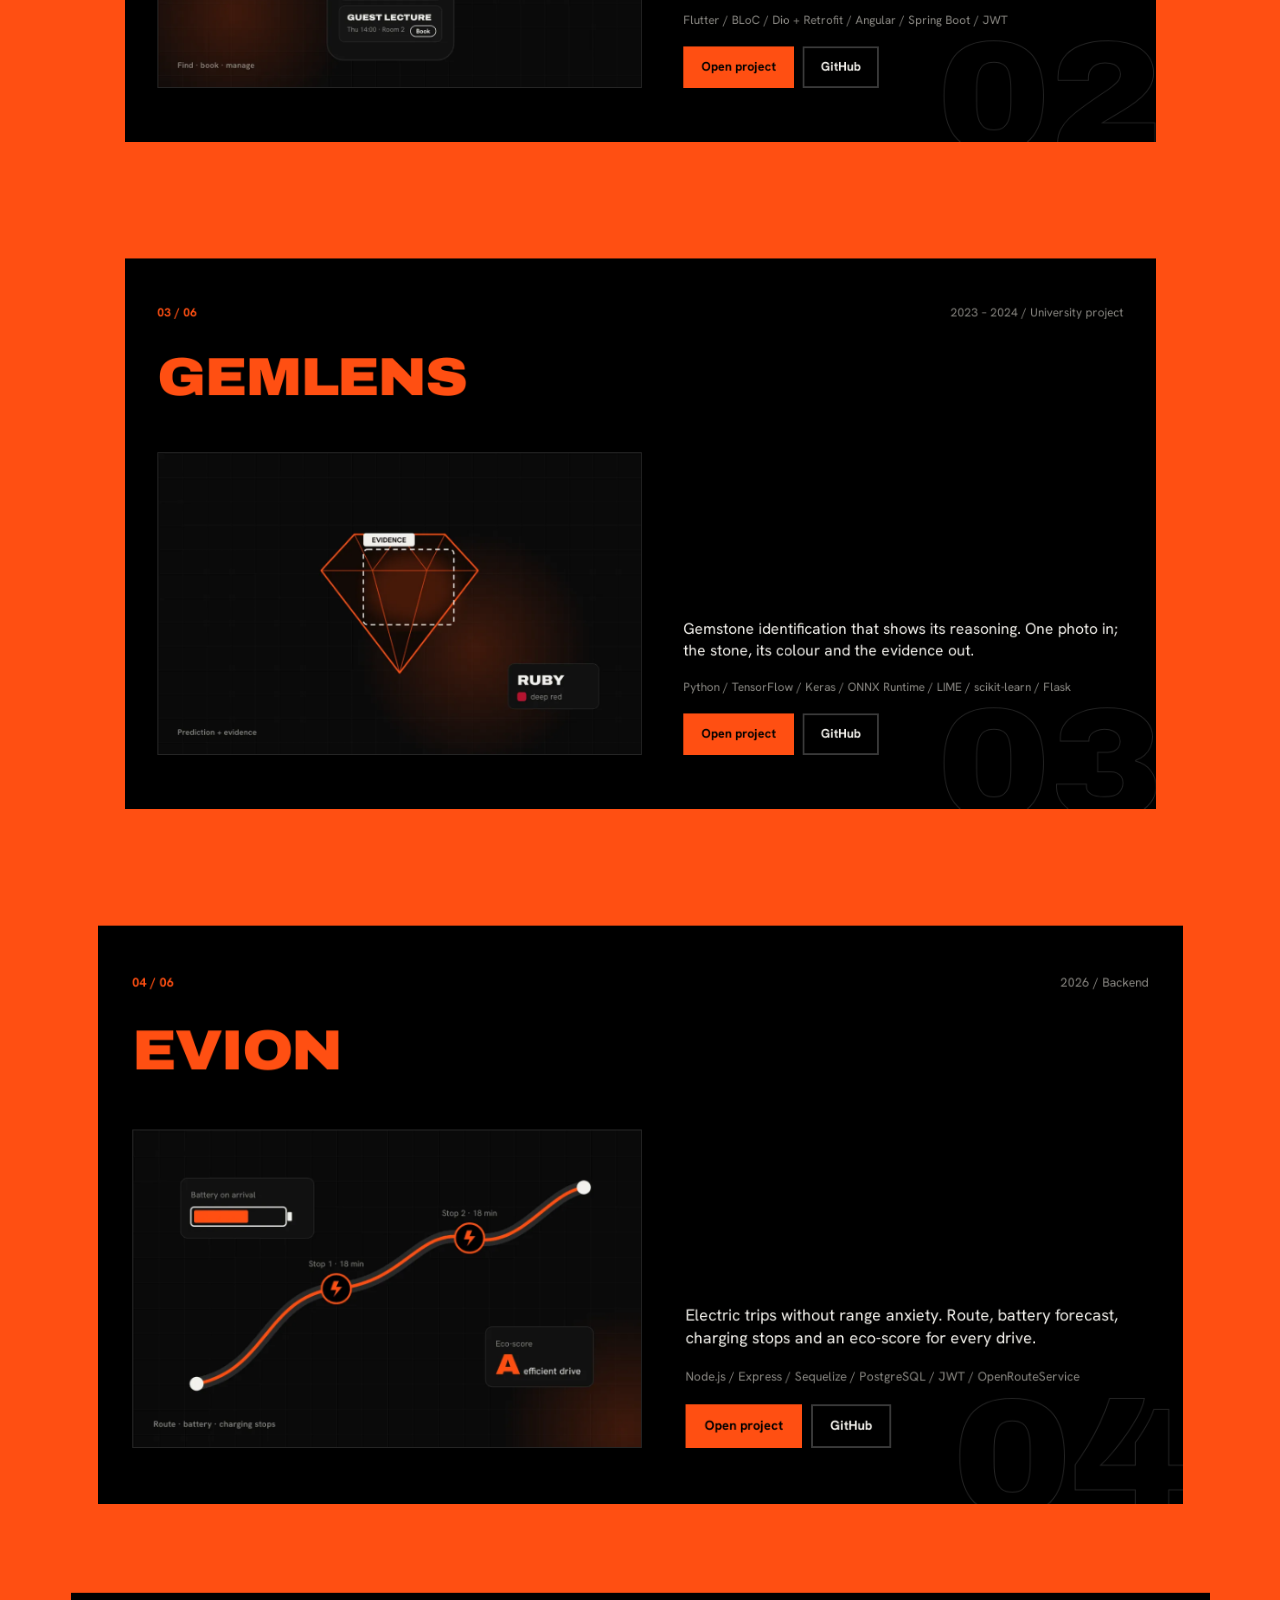
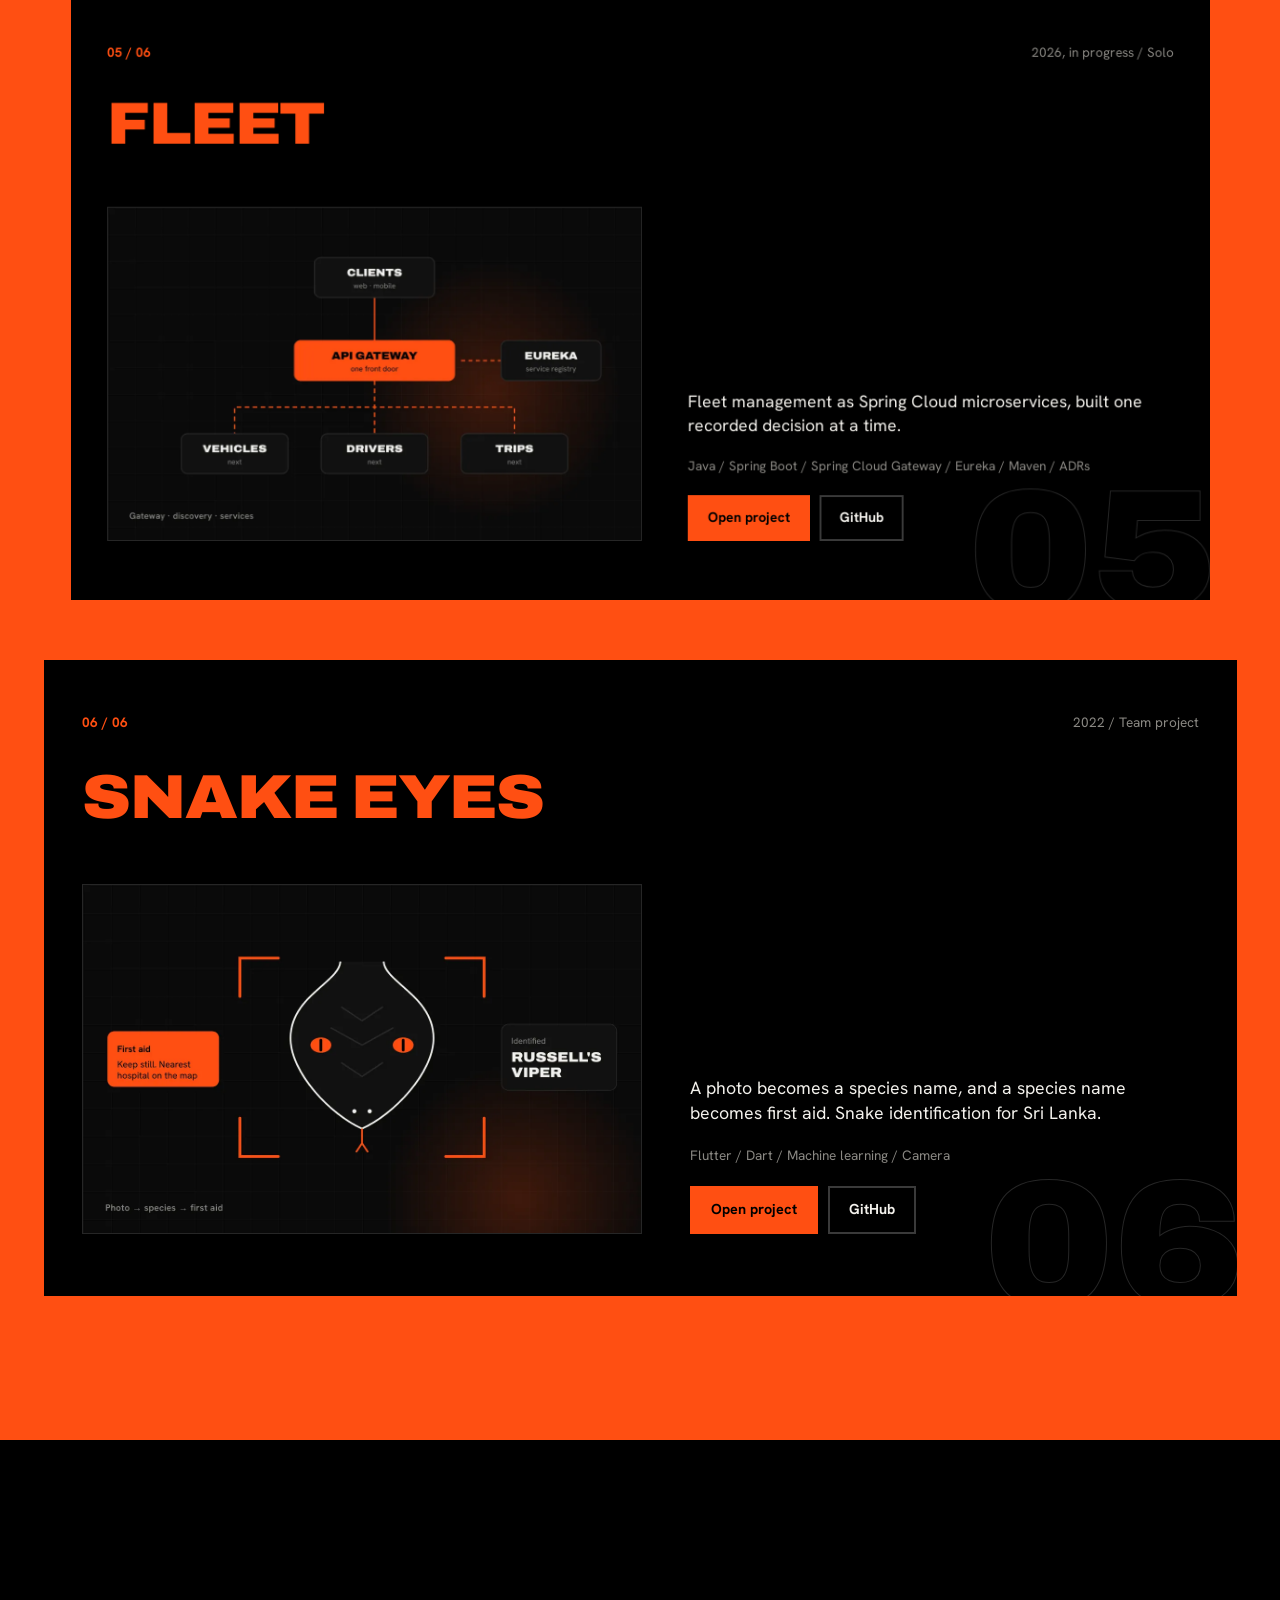
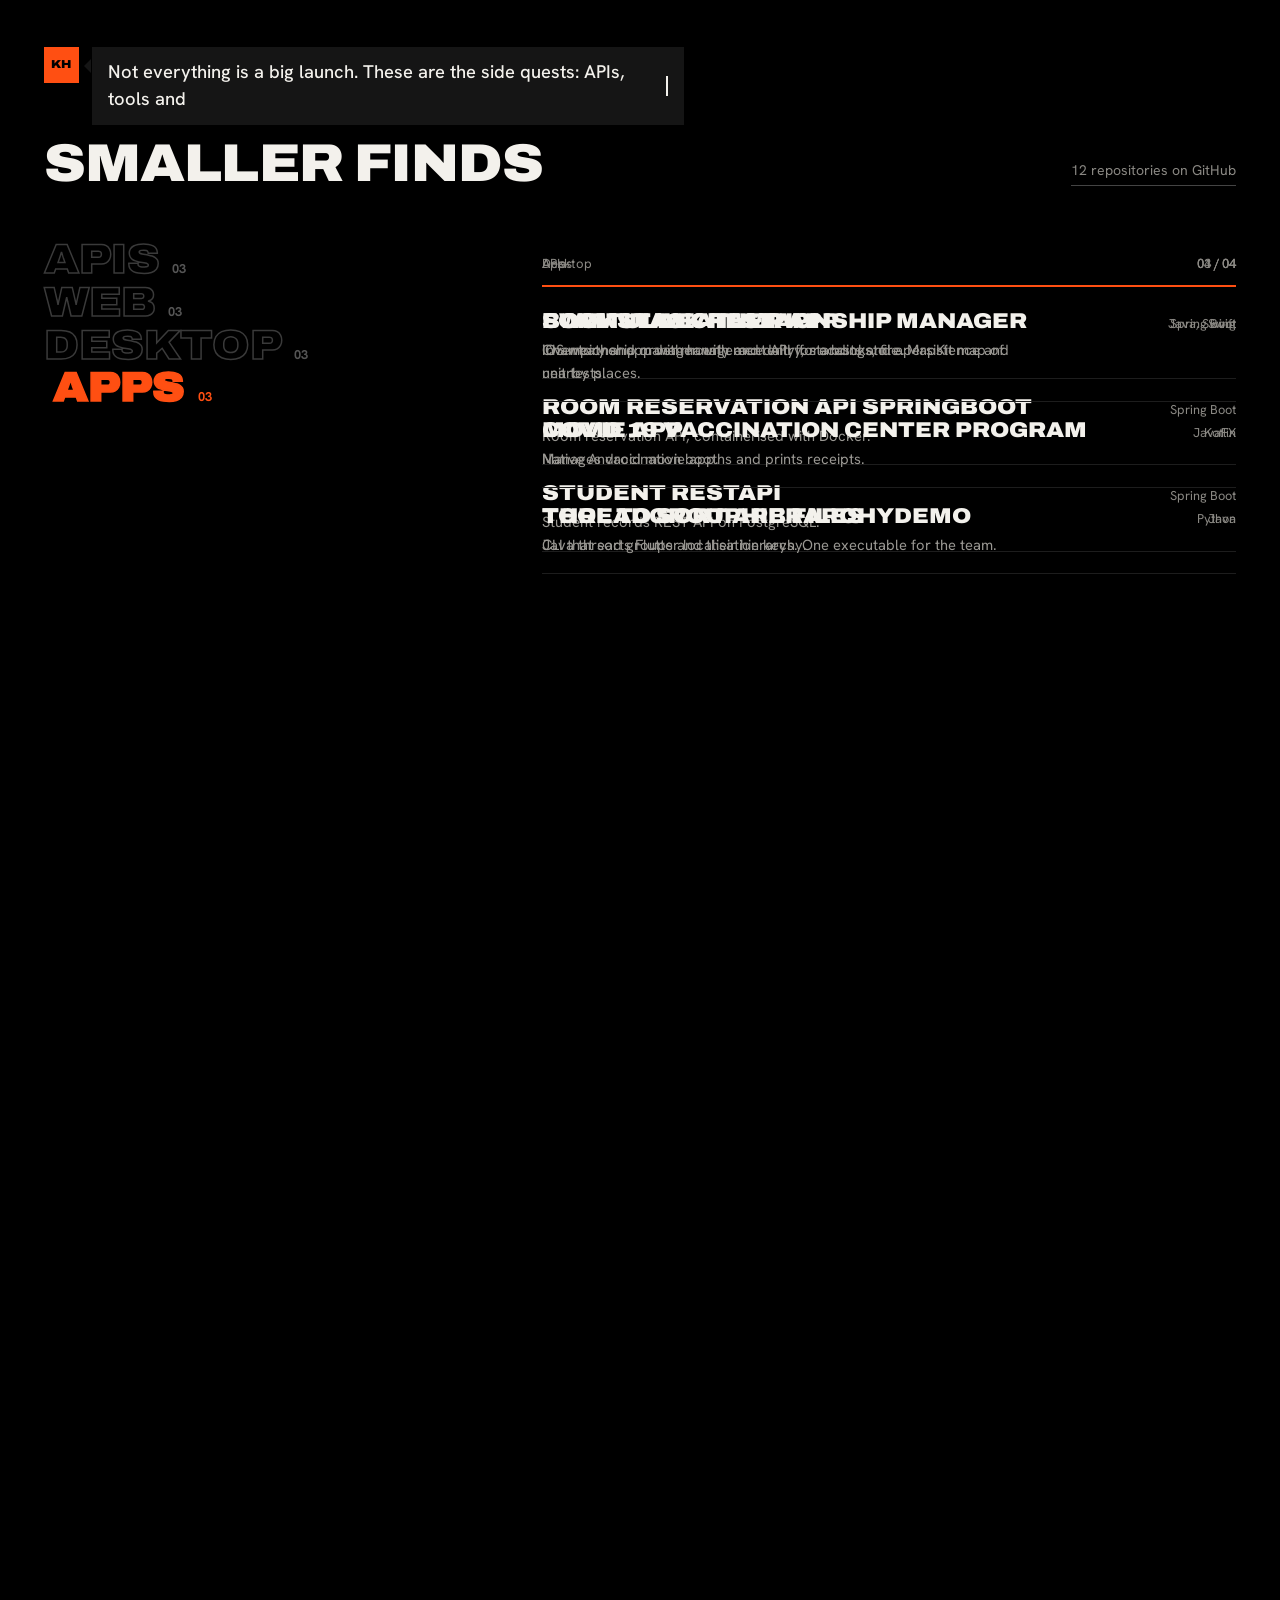
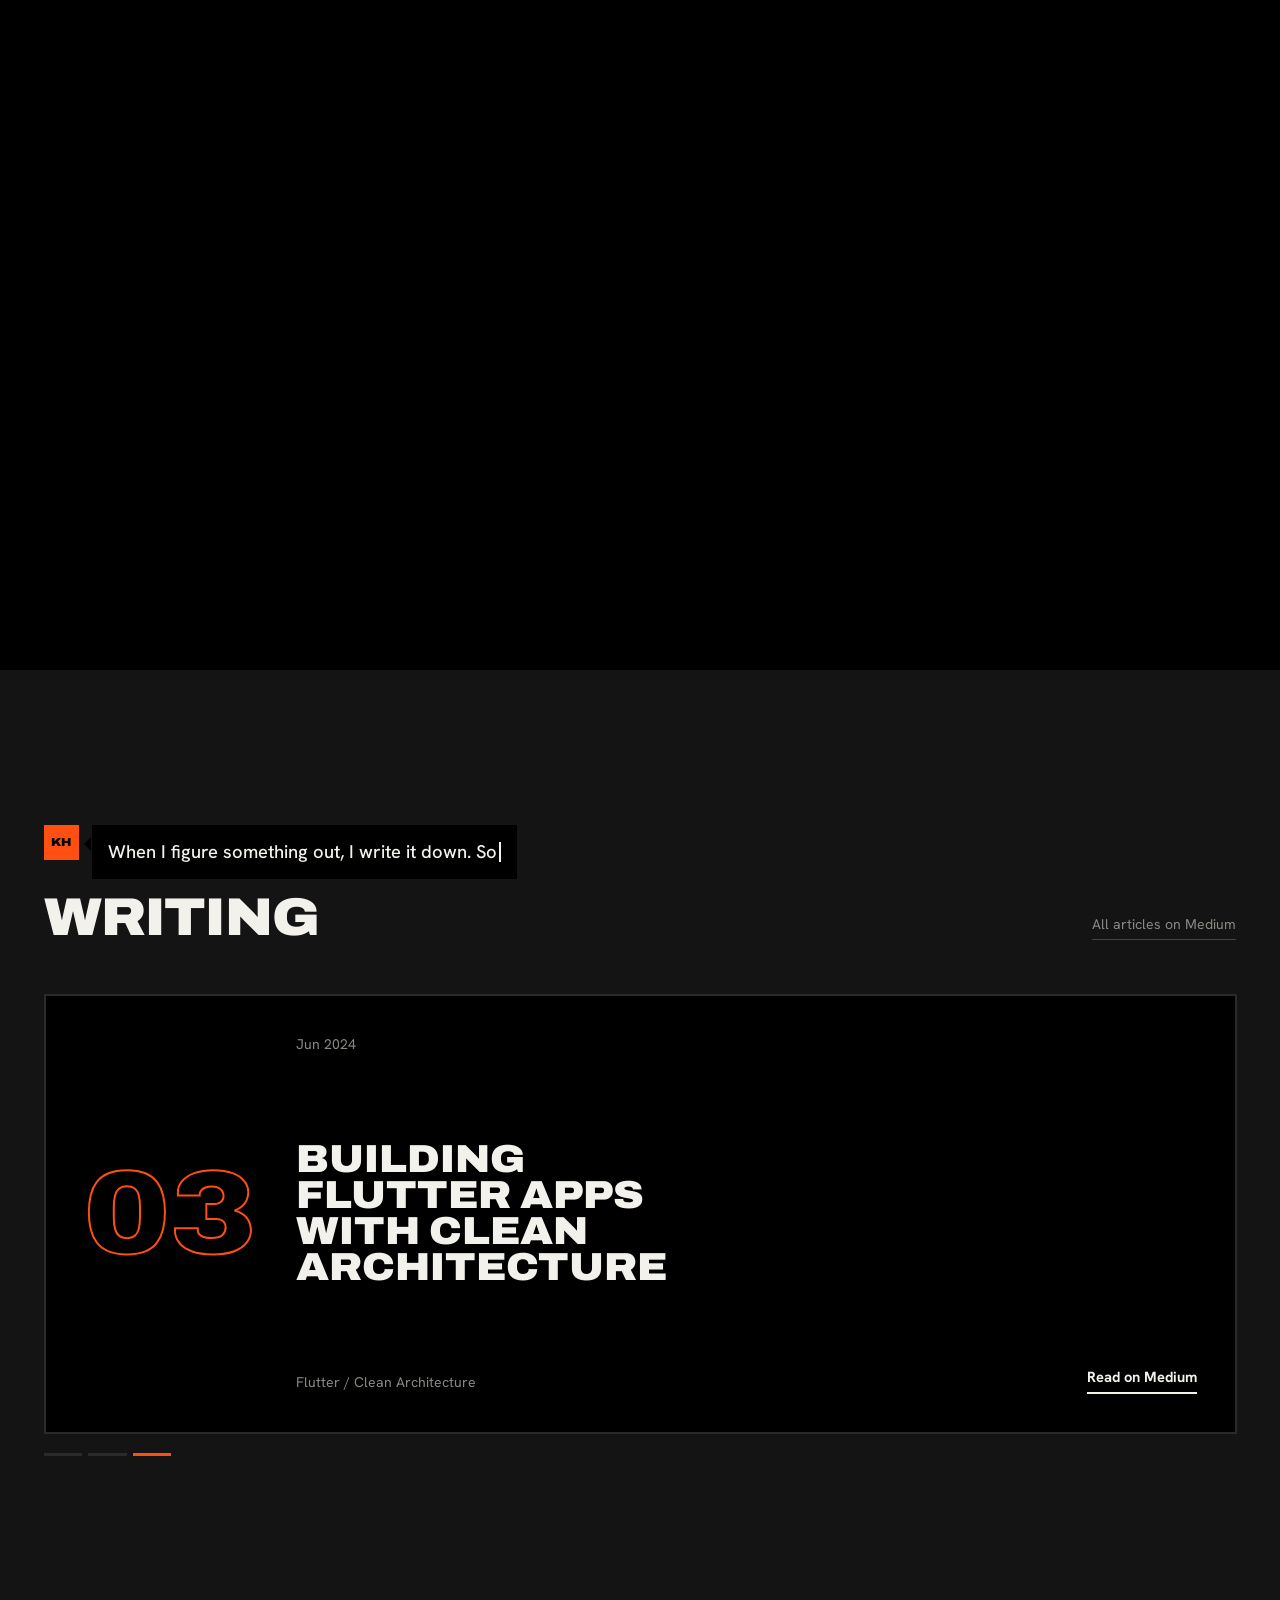
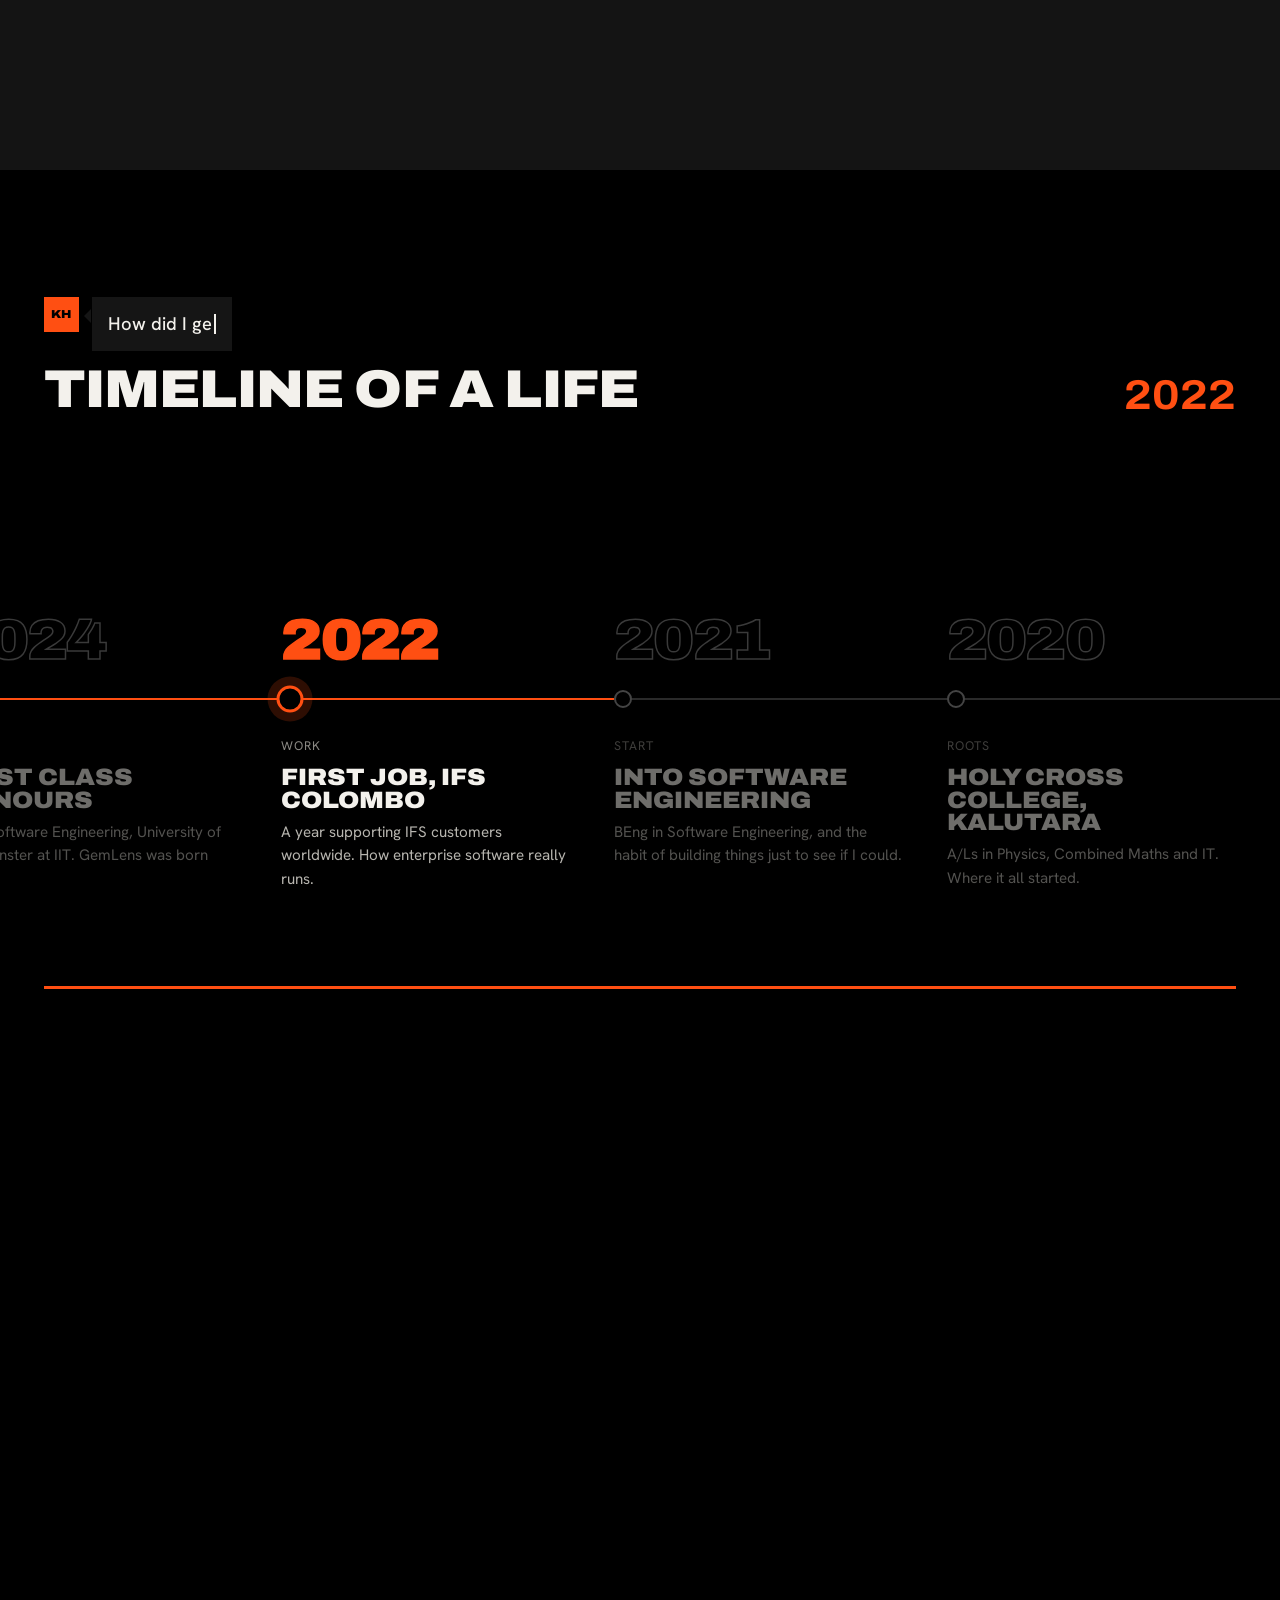
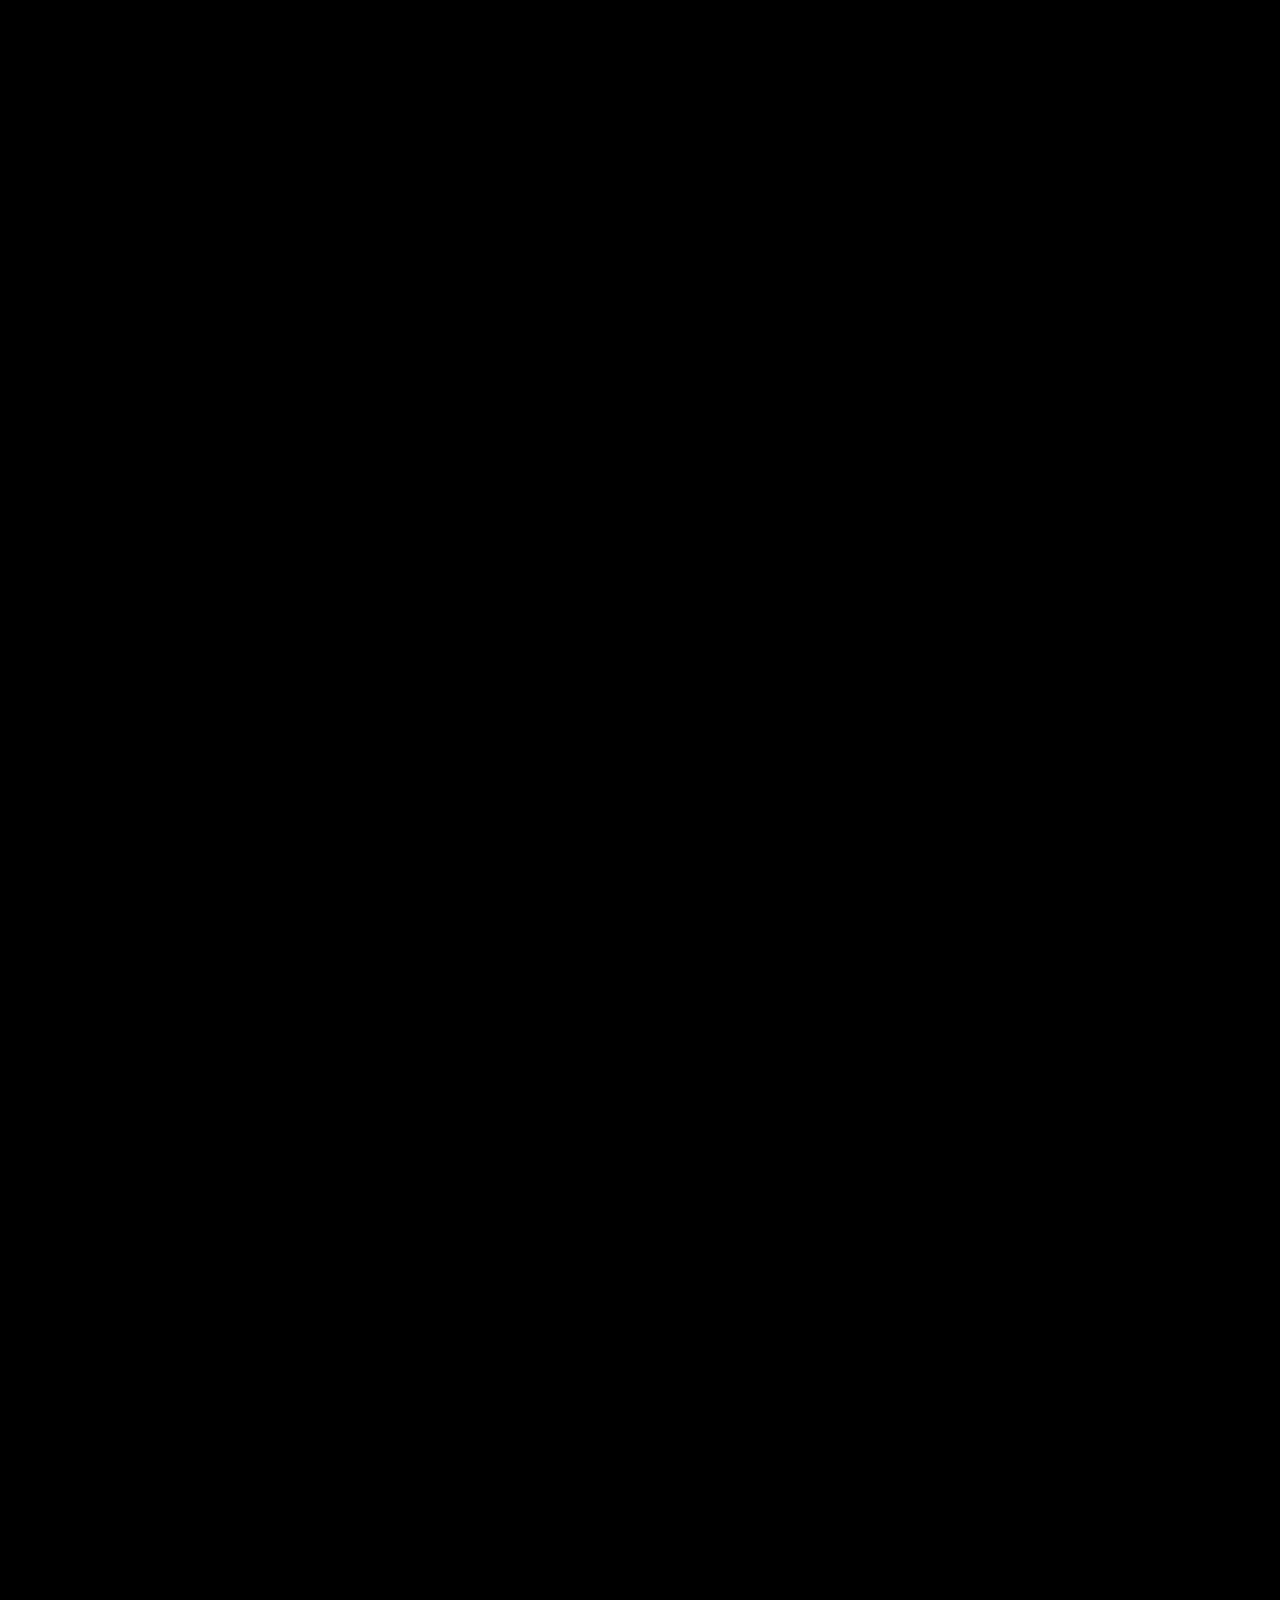
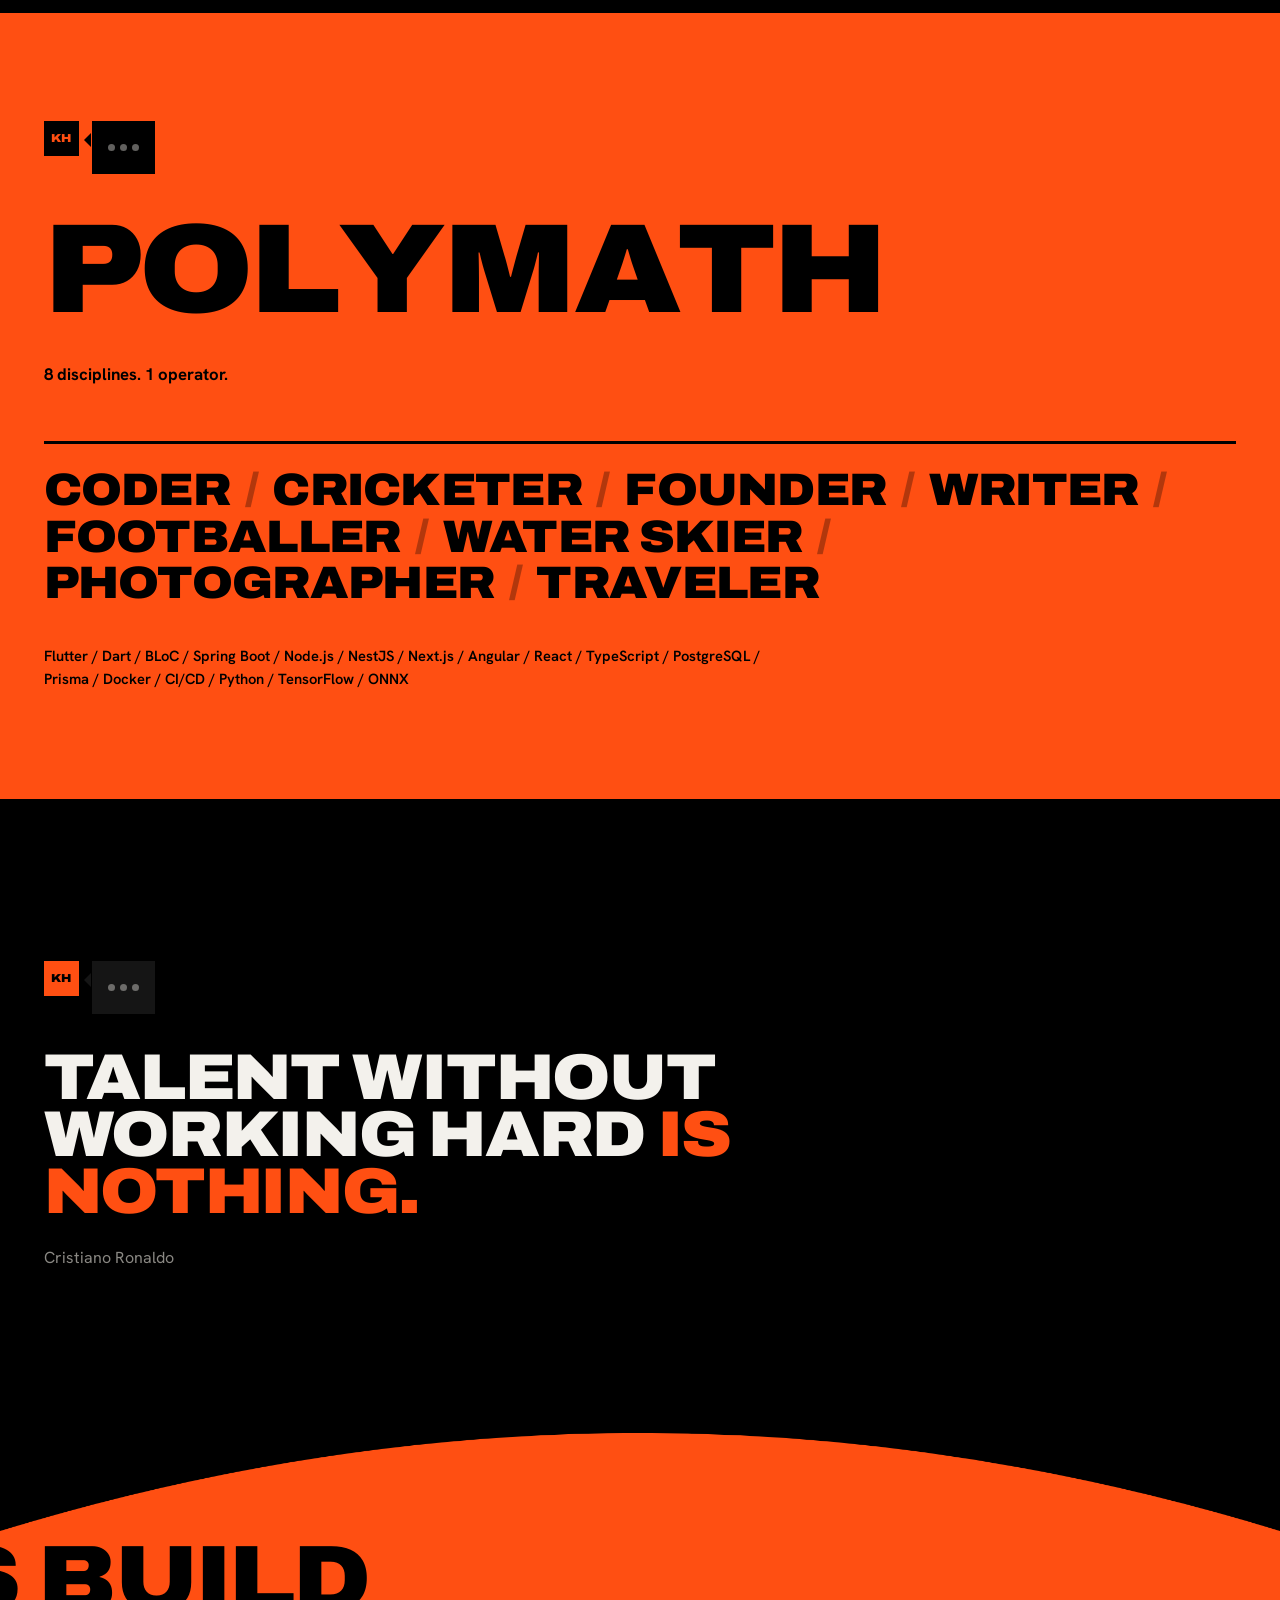
==== commit cffcf63f: "Rising sea, skier wave drags the projects in (v63)" ====
--- a/index.html
+++ b/index.html
@@ -94,7 +94,7 @@
 <link rel="preload" href="assets/fonts/big-shoulders.woff2" as="font" type="font/woff2" crossorigin>
 <link rel="preload" href="assets/fonts/archivo.woff2" as="font" type="font/woff2" crossorigin>
 <link rel="preload" href="assets/fonts/hanken-grotesk.woff2" as="font" type="font/woff2" crossorigin>
-<link rel="stylesheet" href="styles.css?v=50">
+<link rel="stylesheet" href="styles.css?v=63">
 <link rel="icon" href="data:image/svg+xml,%3Csvg xmlns='http://www.w3.org/2000/svg' viewBox='0 0 32 32'%3E%3Crect width='32' height='32' fill='%23FF4F12'/%3E%3Ctext x='16' y='24' font-family='Arial Black' font-size='19' text-anchor='middle' fill='%23000'%3EK%3C/text%3E%3C/svg%3E">
 </head>
 <body>
@@ -110,7 +110,7 @@
 <main>
 
 <!-- NAME -->
-<section class="pin hero" id="top" style="--h:230vh">
+<section class="pin hero" id="top" style="--h:300vh">
   <div class="stage">
     <h1 class="hname" aria-label="Kavindu Deshal Hembadura">
       <span class="row r1" aria-hidden="true"><span class="mask fit" data-chars>Kavindu</span></span>
@@ -261,7 +261,7 @@
 
 <div class="cur" id="cur" aria-hidden="true"><i class="cur-dot"></i><i class="cur-ring"><span id="curT"></span></i></div>
 <p class="toast" id="toast" role="status"></p>
-<script src="assets/lenis.min.js?v=50"></script>
-<script src="app.js?v=50"></script>
+<script src="assets/lenis.min.js?v=63"></script>
+<script src="app.js?v=63"></script>
 </body>
 </html>
--- a/styles.css
+++ b/styles.css
@@ -76,6 +76,8 @@
 /* ---------- sections ---------- */
 .sec{padding:clamp(5rem,12vh,9rem) 0;position:relative}
 .hot{background:var(--o);color:#000}
+/* the projects screen tucks under the pinned hero; the skier pulls it in from the left (app.js workPos) */
+#work{margin-top:-100vh;z-index:2;will-change:transform}
 .head{display:flex;justify-content:space-between;align-items:flex-end;gap:1rem;flex-wrap:wrap;margin-bottom:clamp(2.2rem,6vh,4rem)}
 .big{margin:0;font-size:clamp(3.4rem,1rem + 6vw,7.5rem);line-height:.84;letter-spacing:-.02em}
 .mid{margin:0;font-size:clamp(2.2rem,1rem + 2.9vw,4.2rem);line-height:.86;letter-spacing:-.015em}
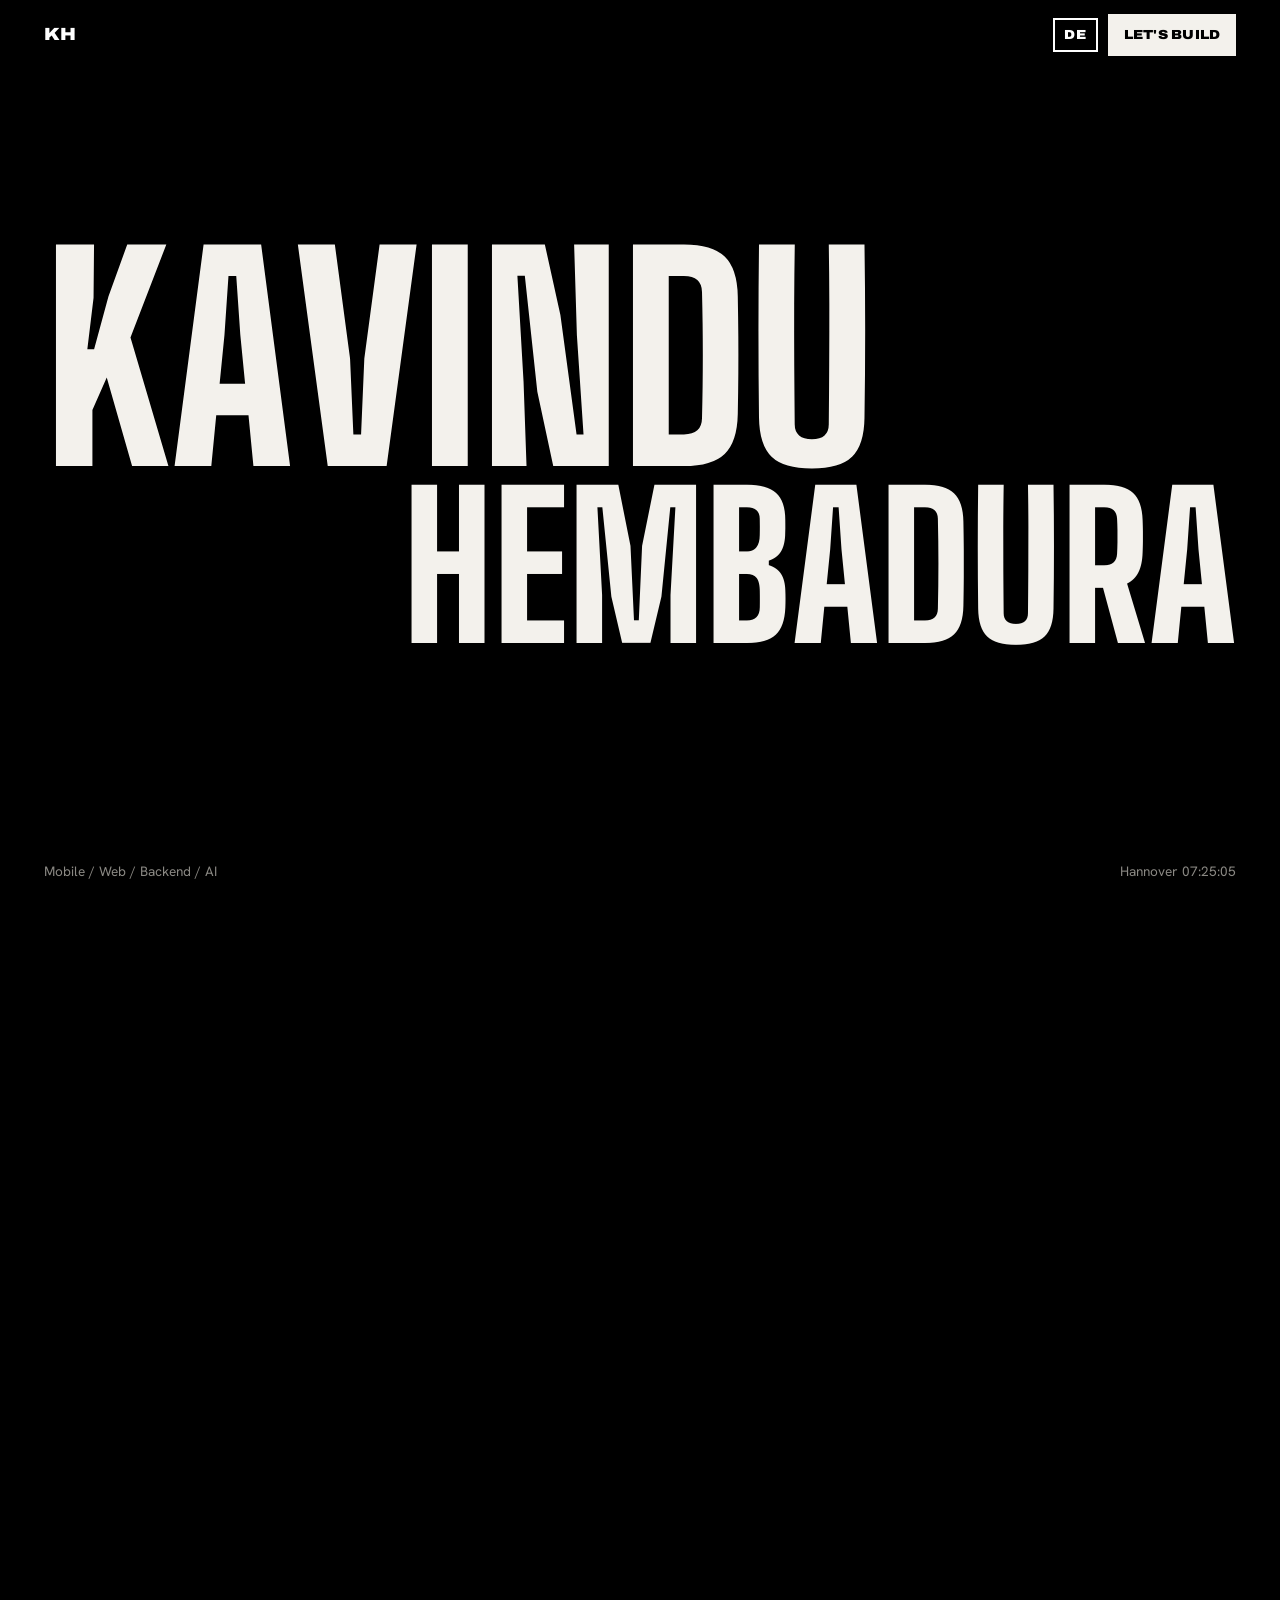
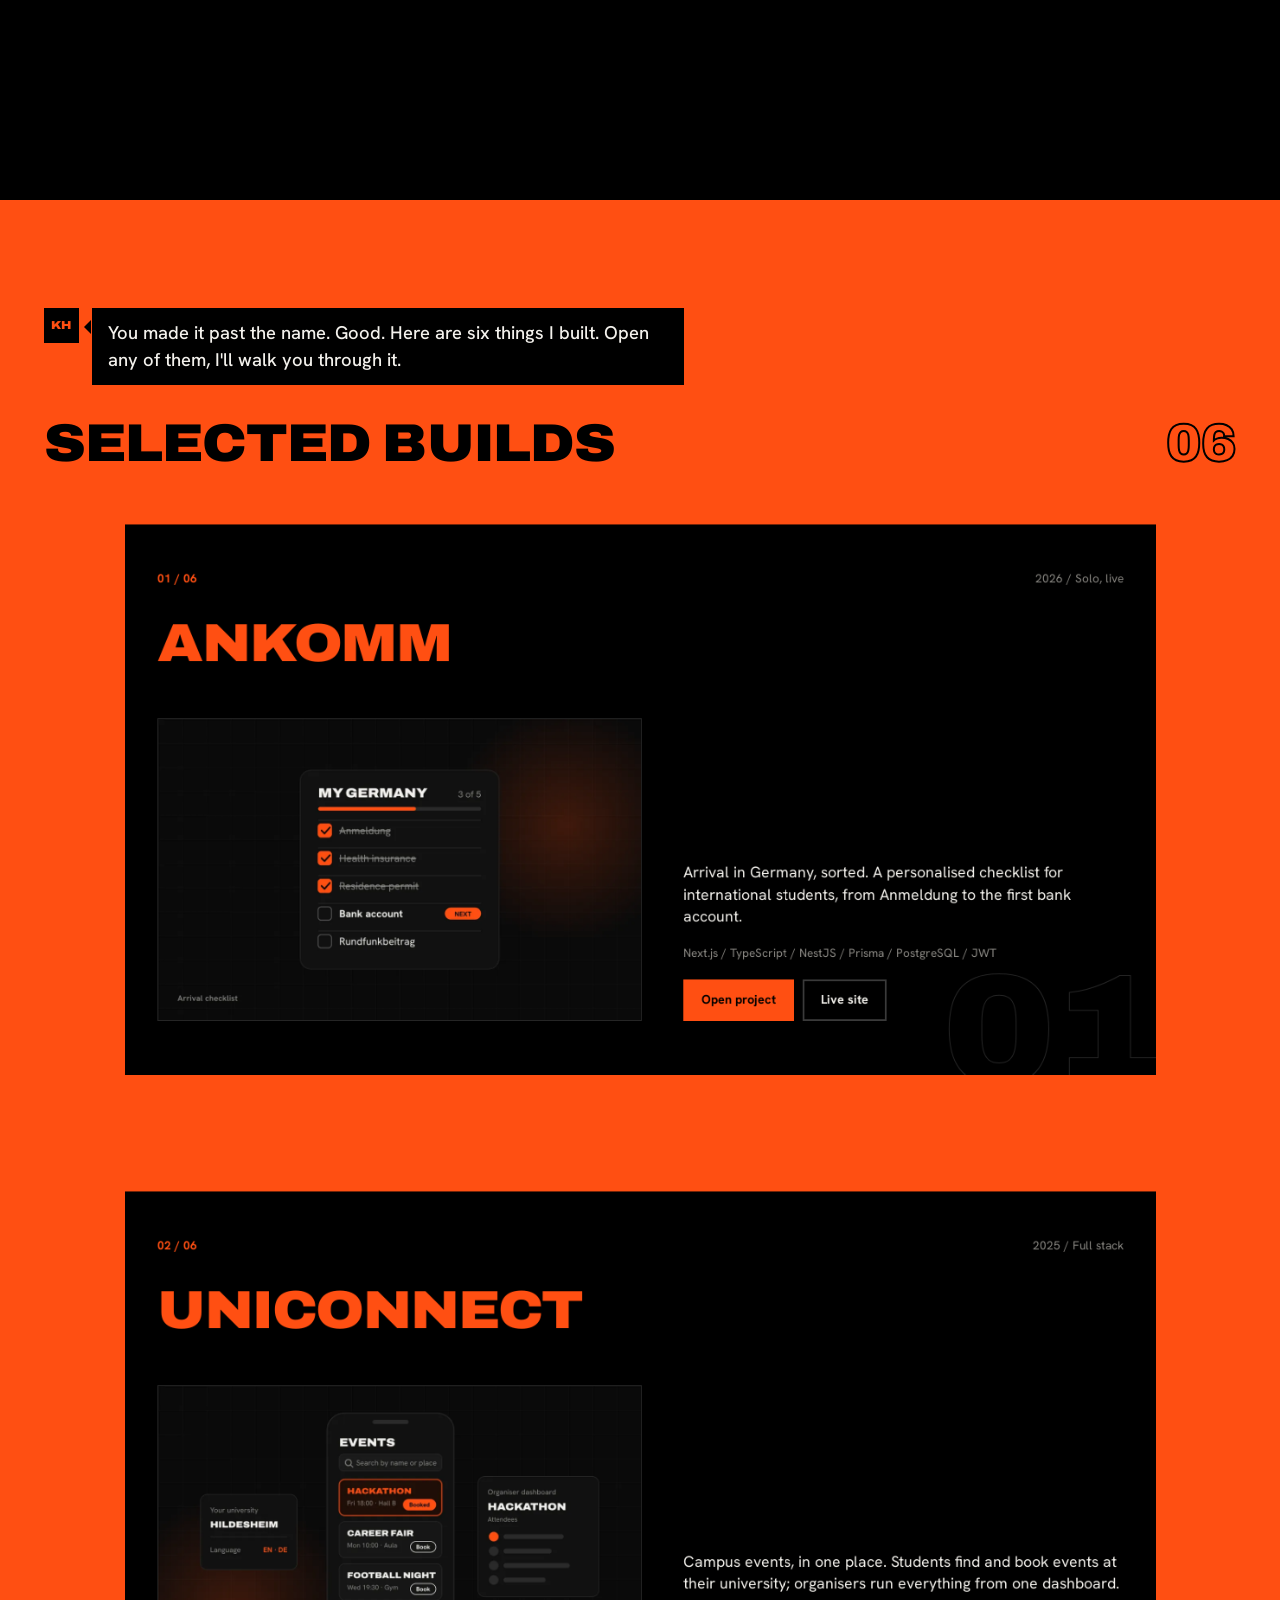
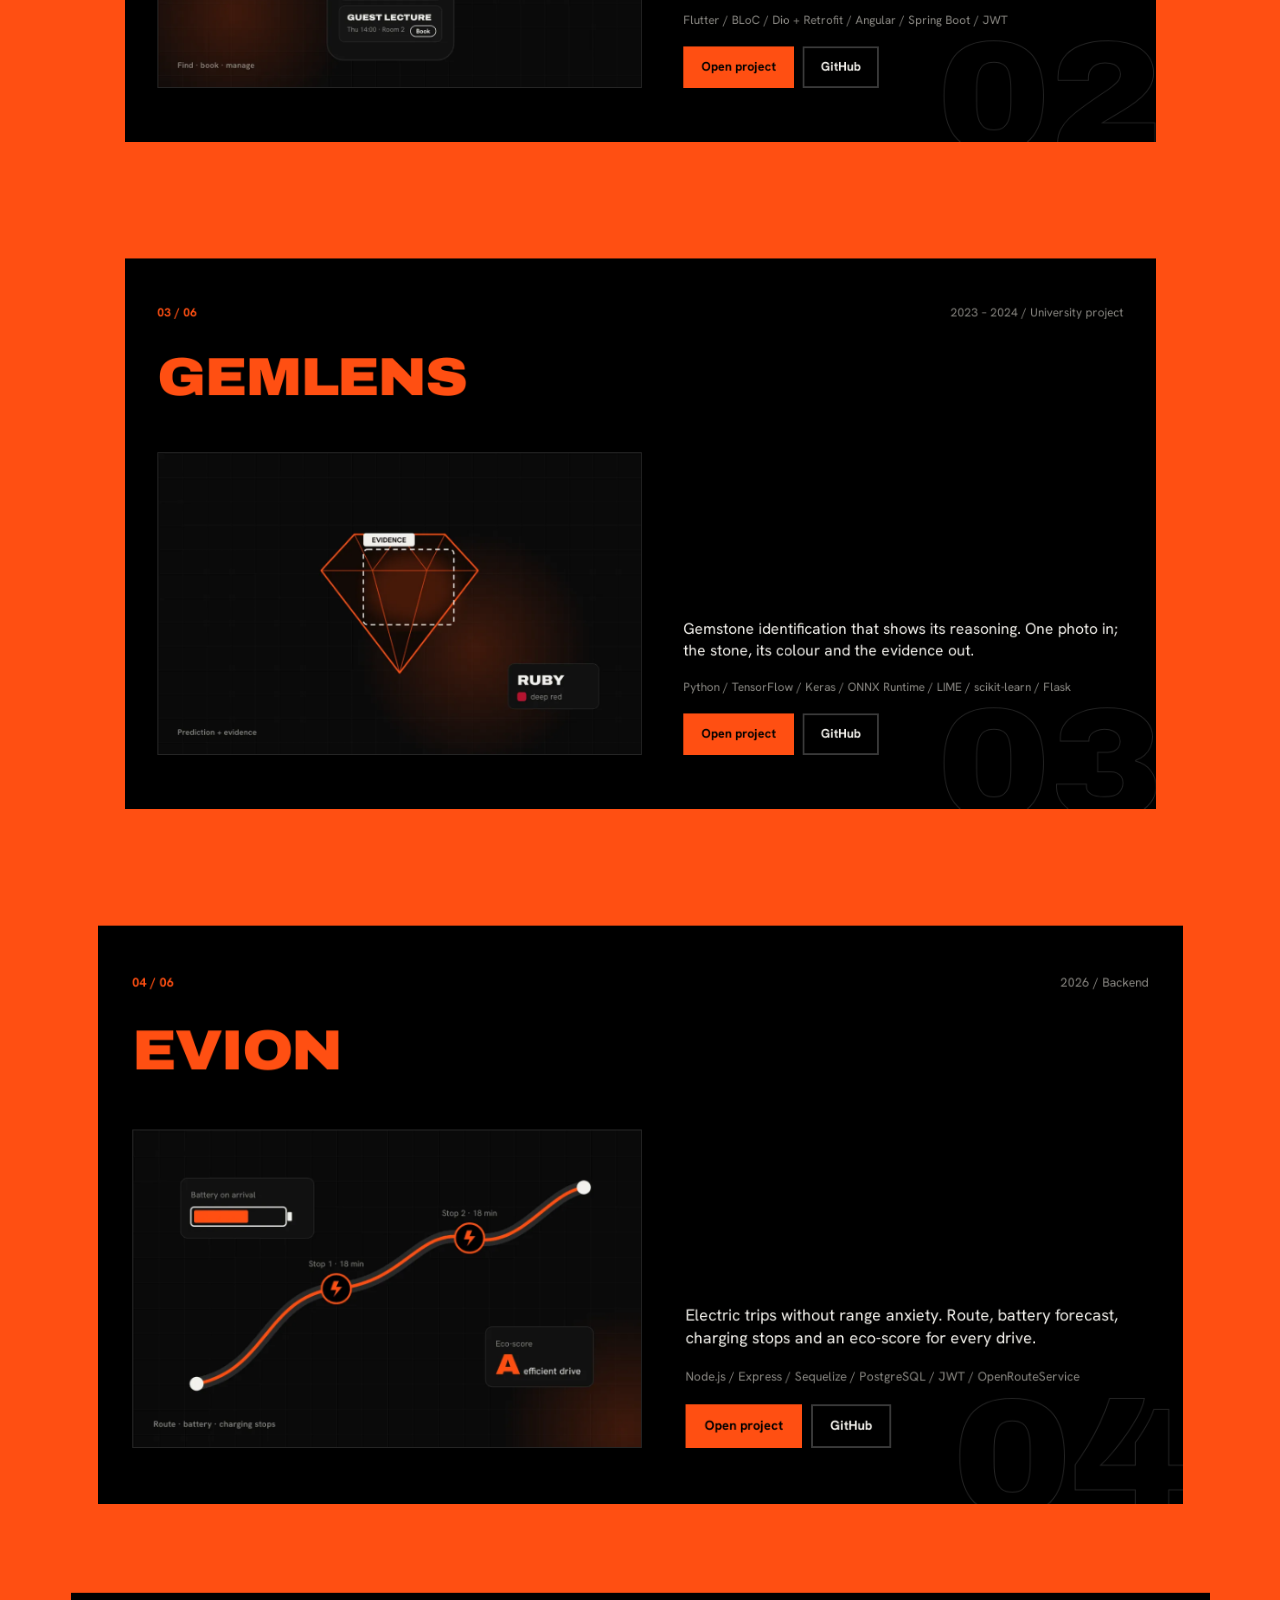
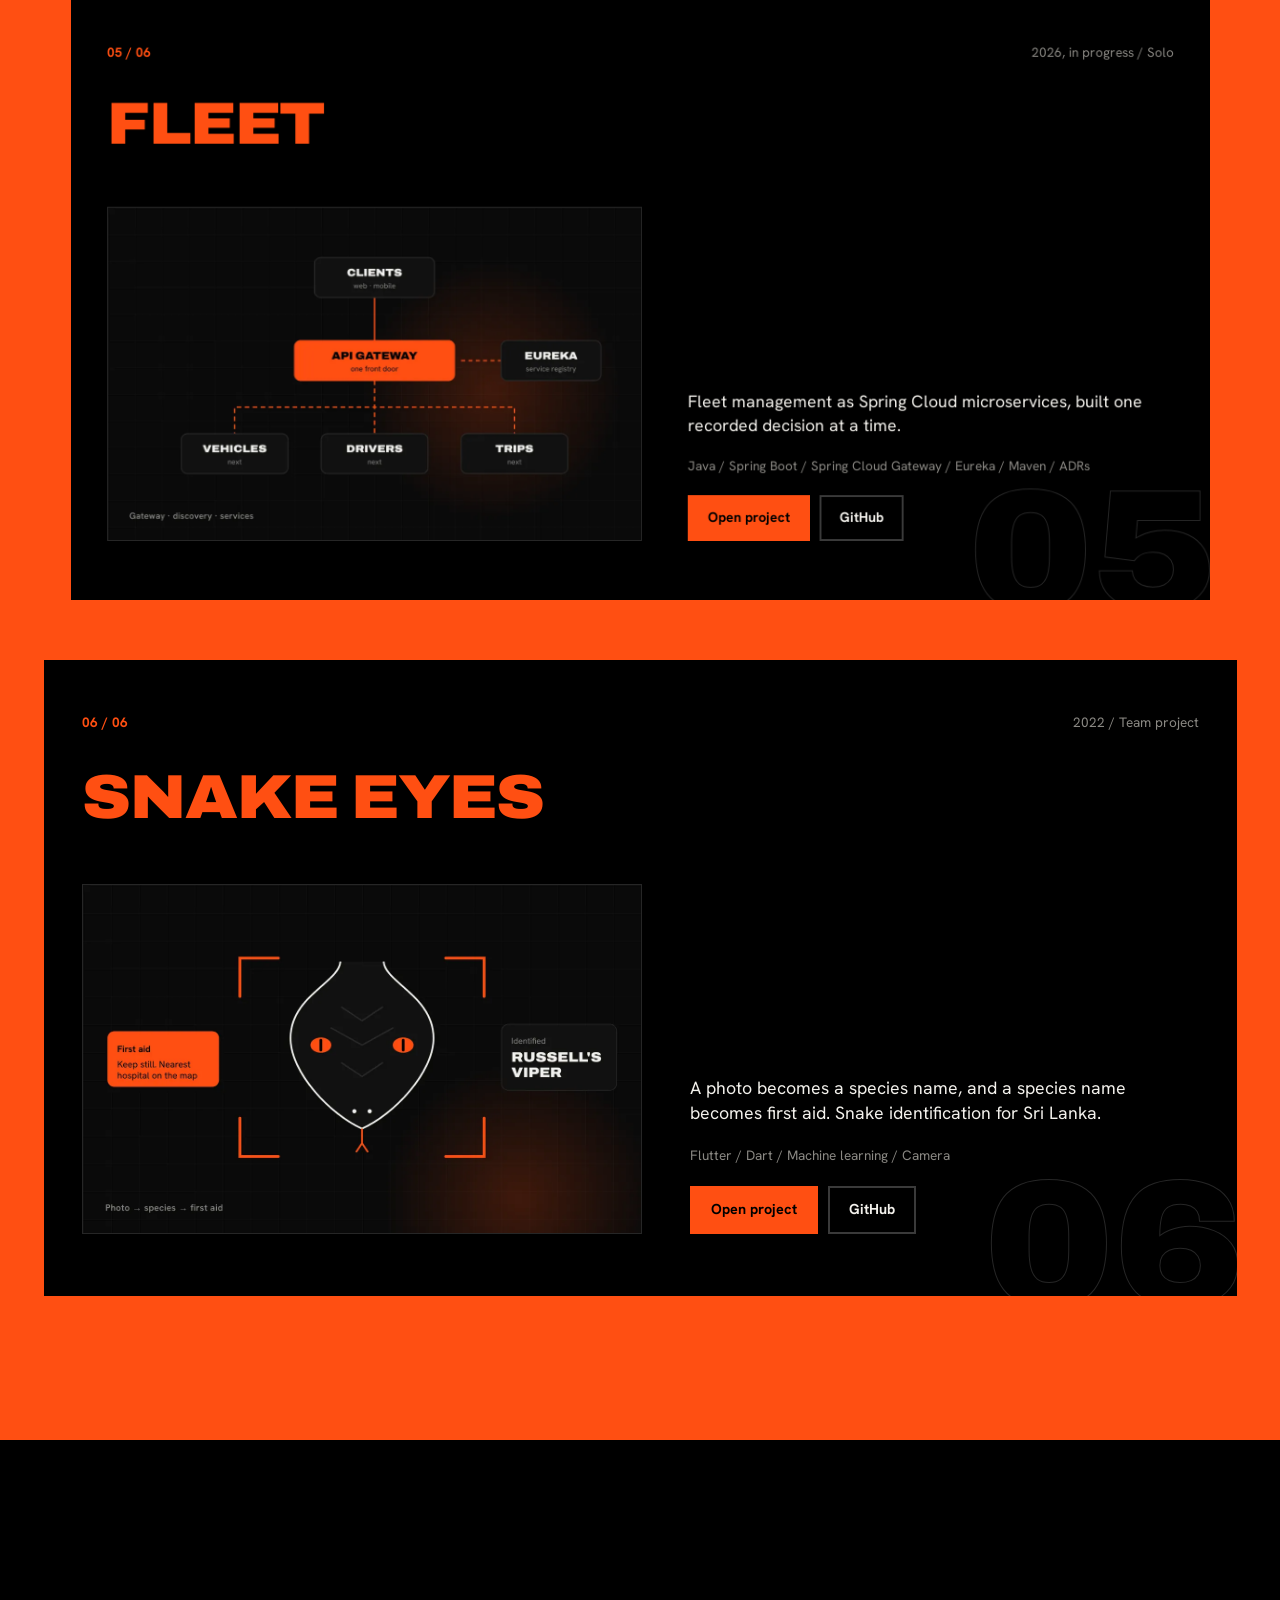
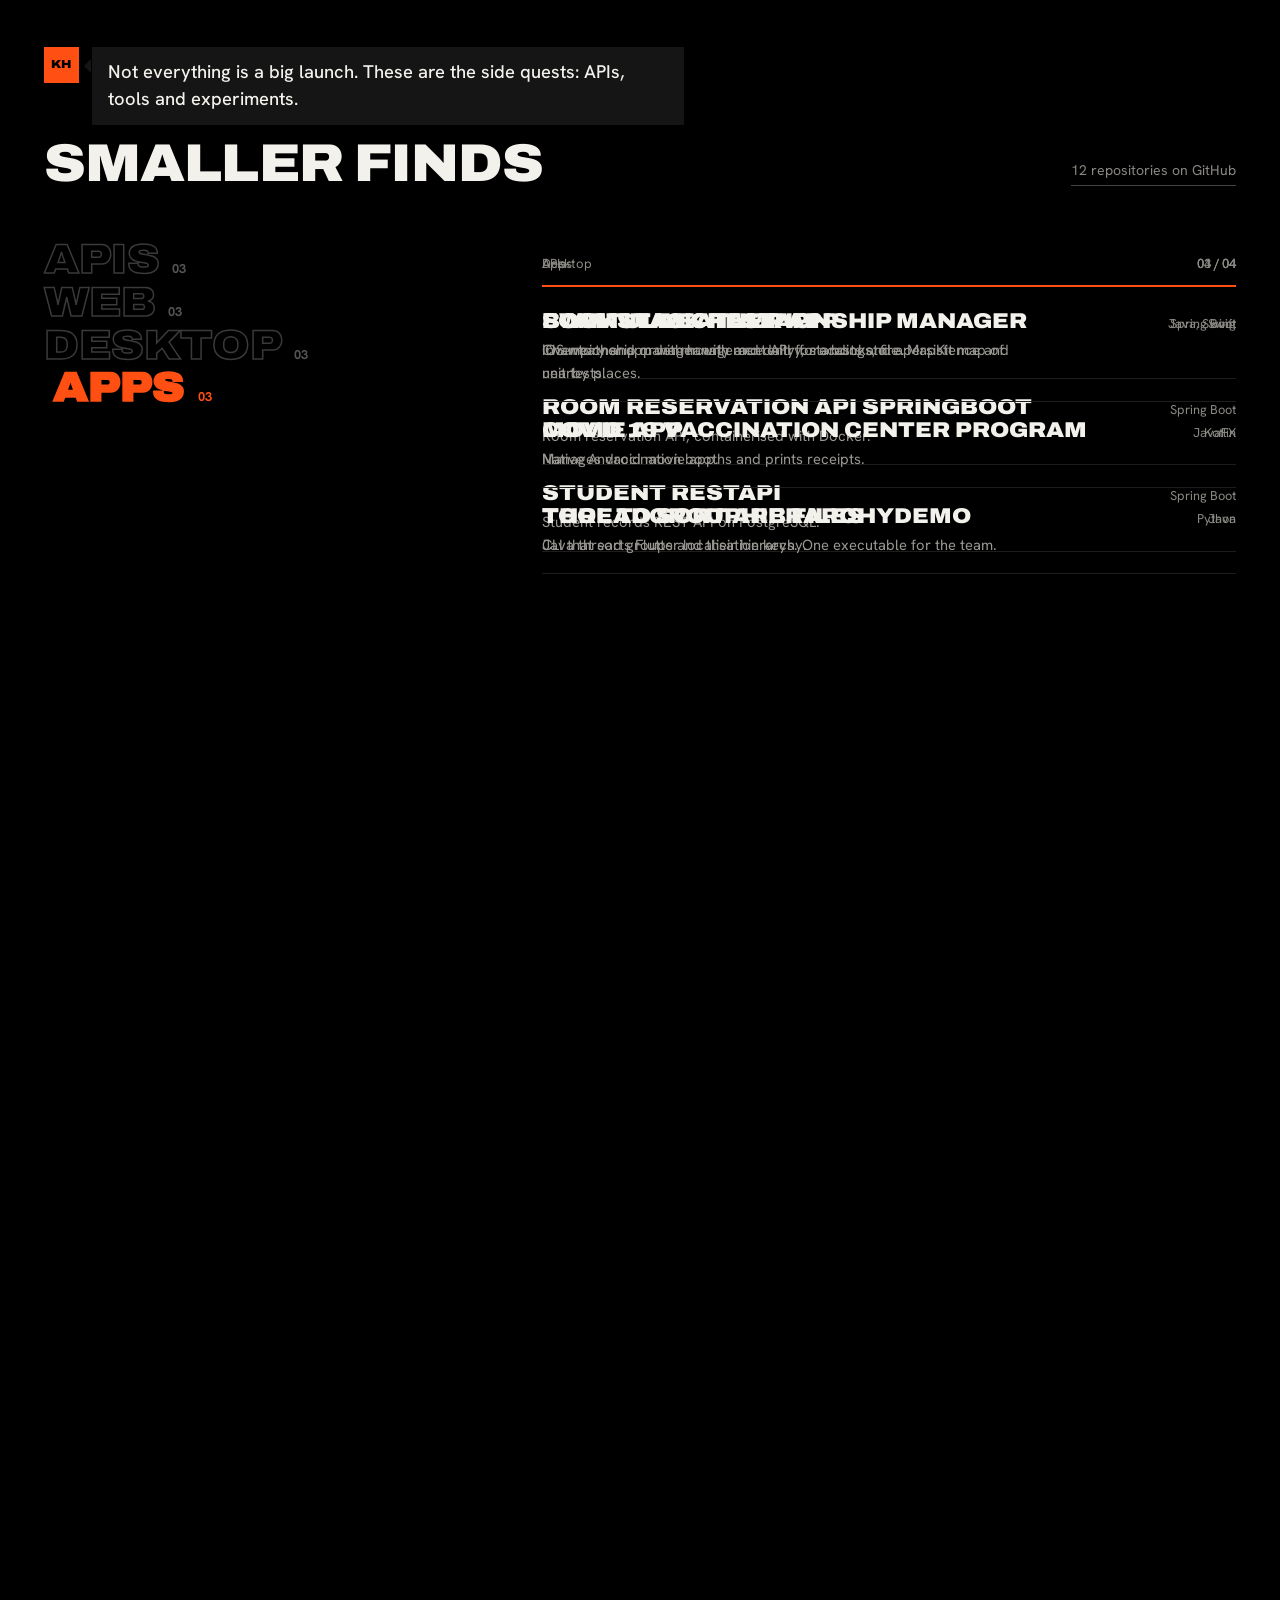
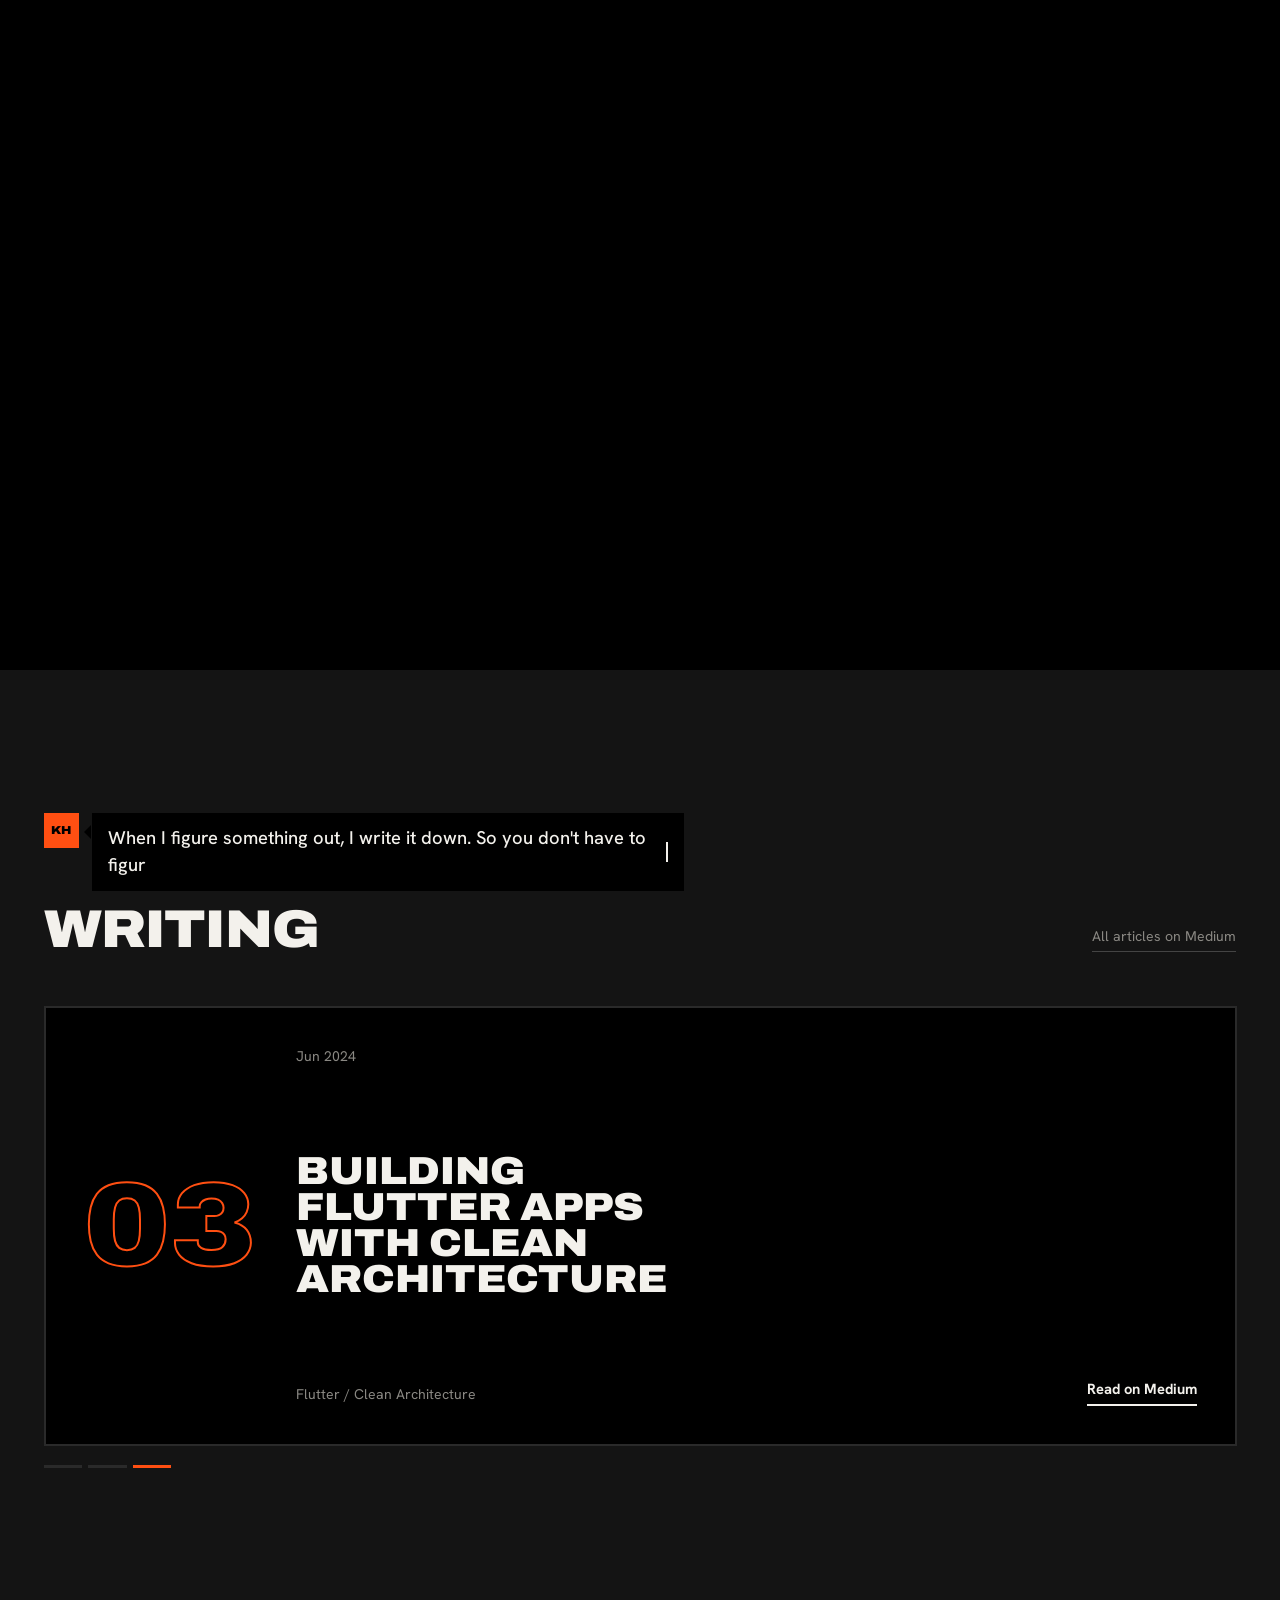
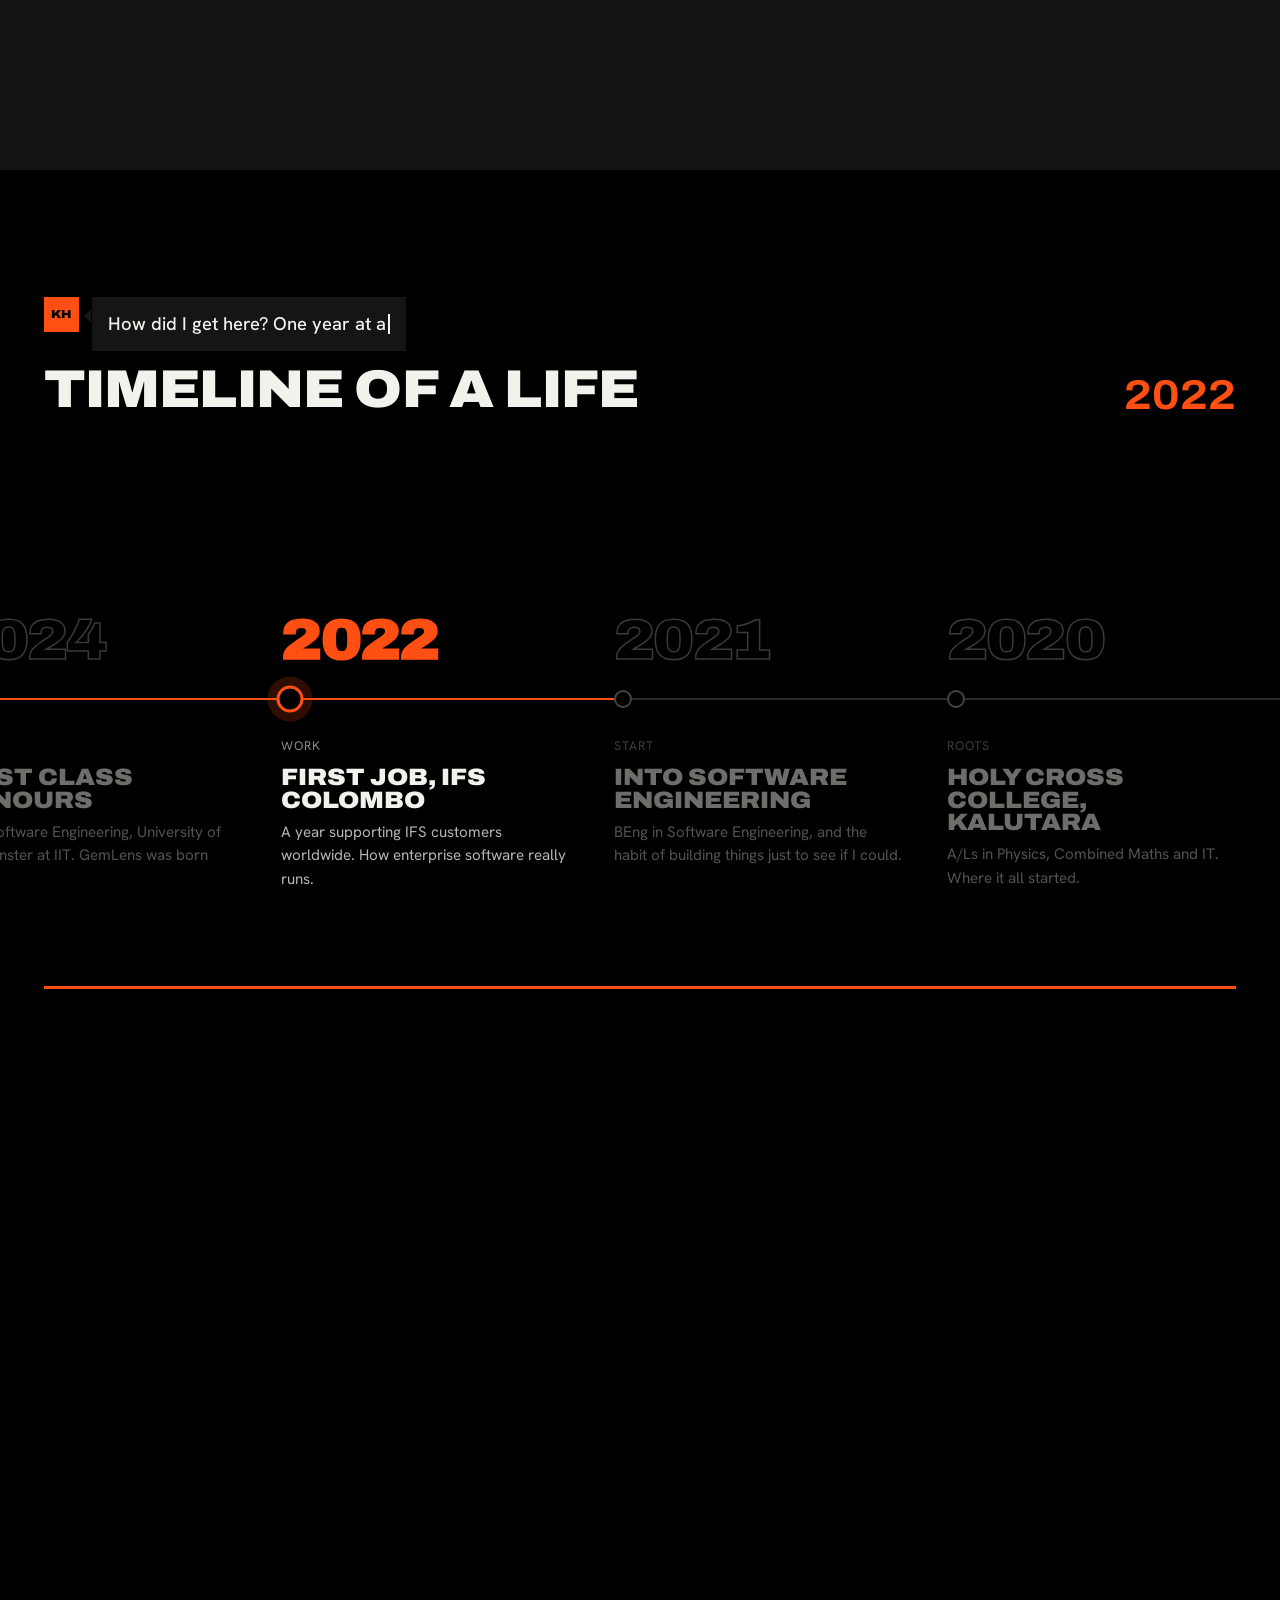
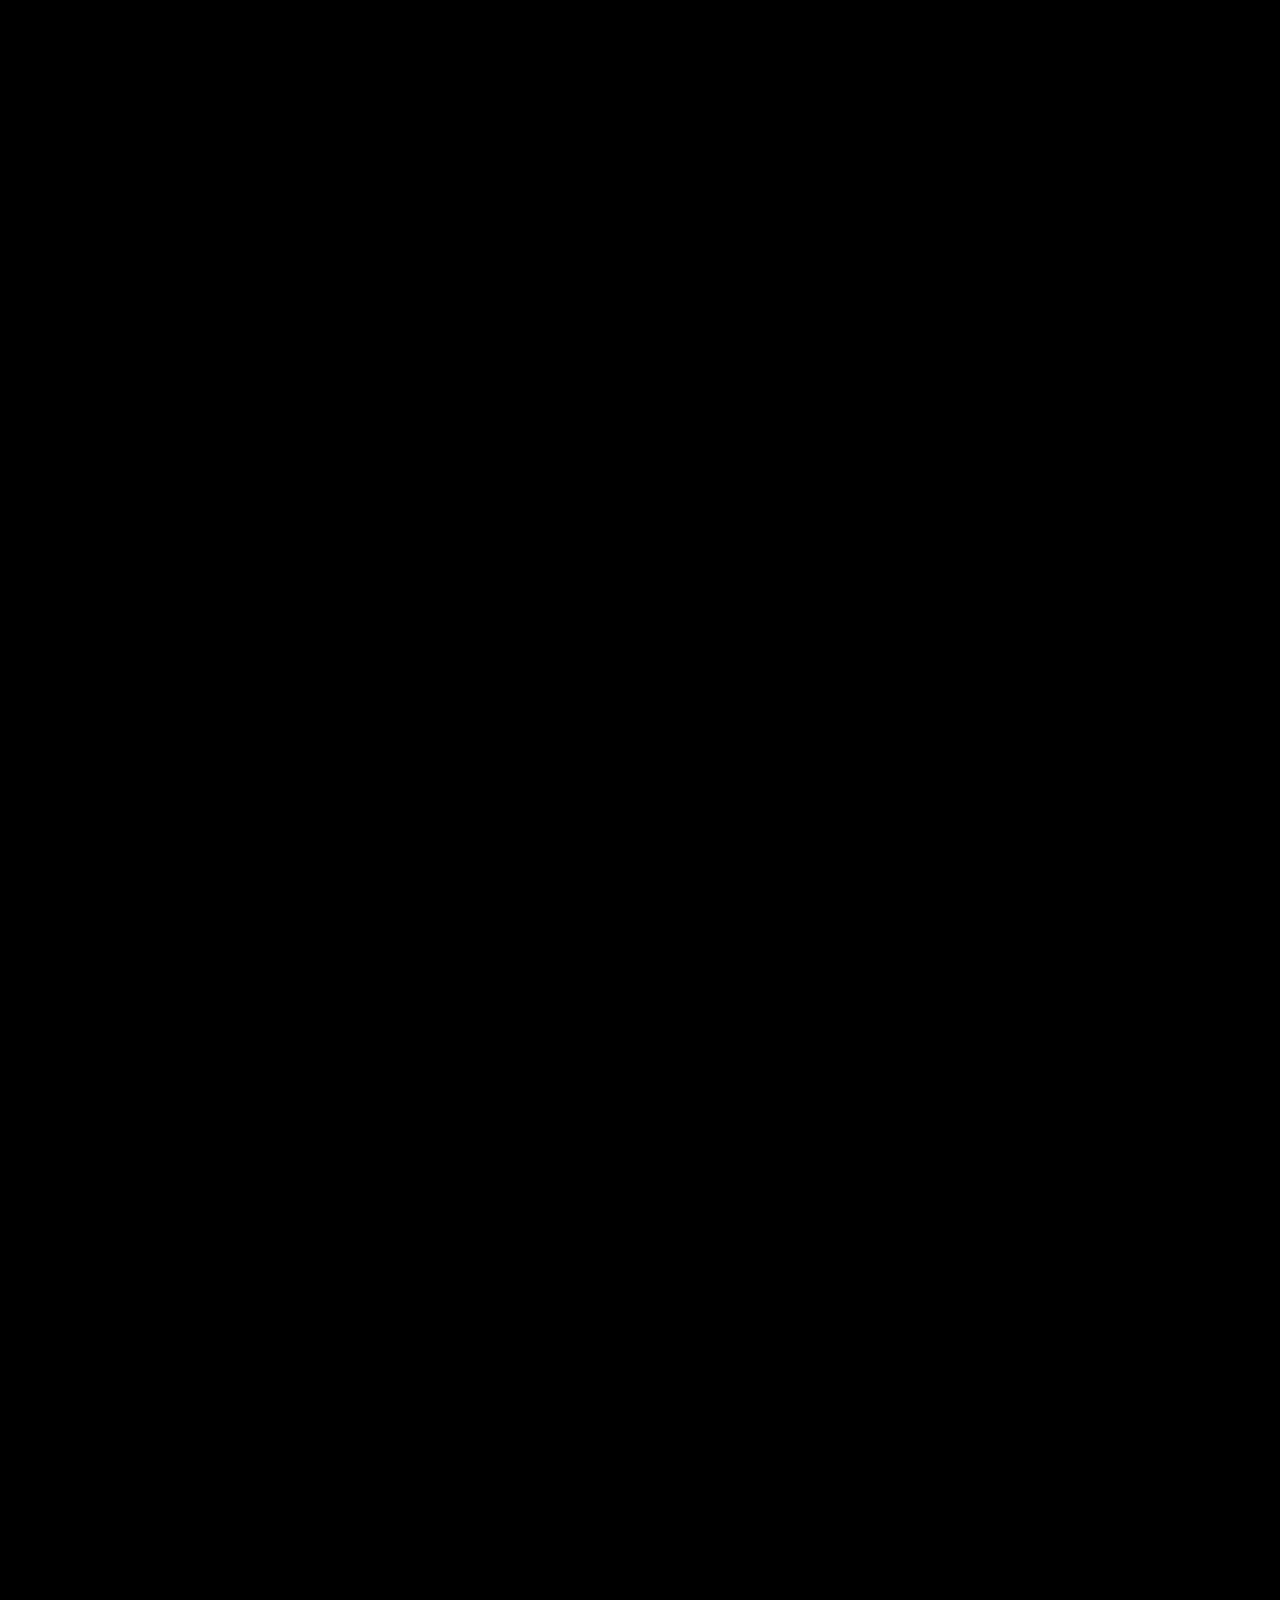
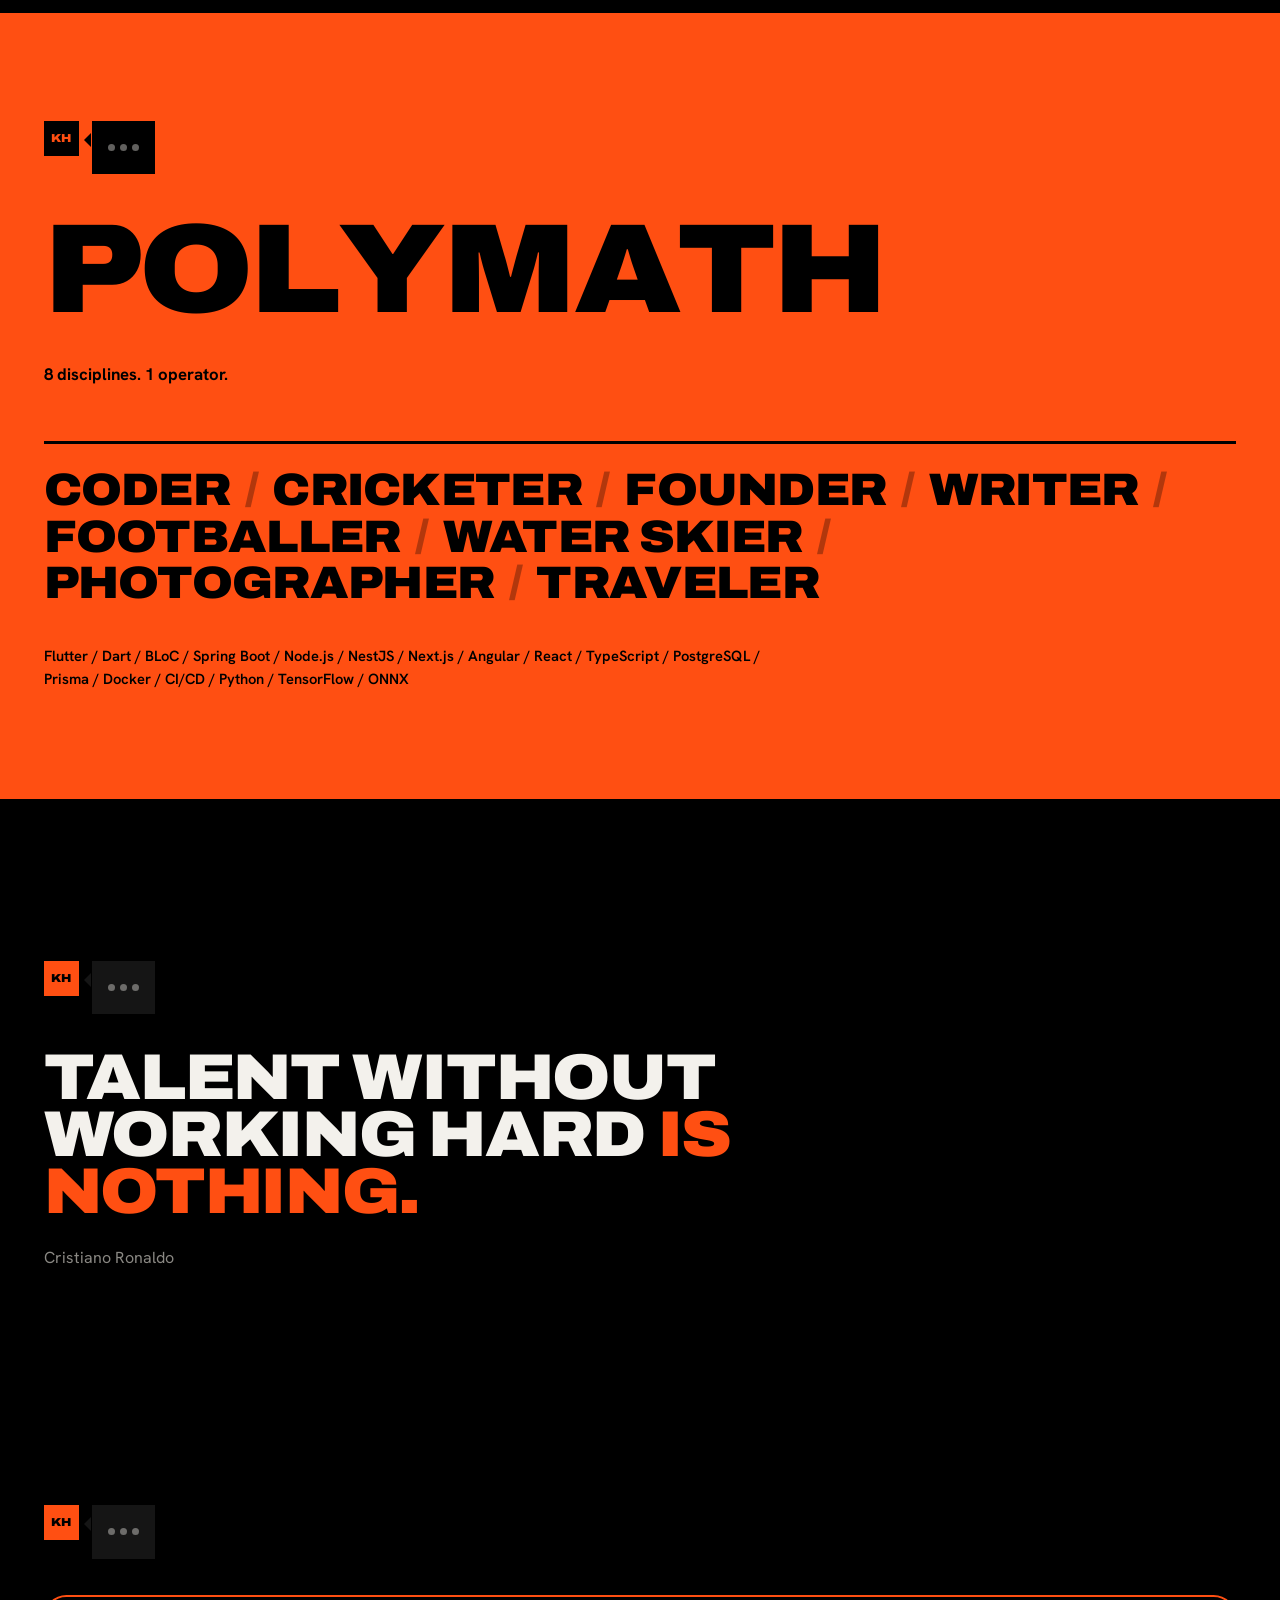
==== commit d210d29b: "Add Shrink: free in-browser image compressor" ====
--- a/index.html
+++ b/index.html
@@ -94,7 +94,7 @@
 <link rel="preload" href="assets/fonts/big-shoulders.woff2" as="font" type="font/woff2" crossorigin>
 <link rel="preload" href="assets/fonts/archivo.woff2" as="font" type="font/woff2" crossorigin>
 <link rel="preload" href="assets/fonts/hanken-grotesk.woff2" as="font" type="font/woff2" crossorigin>
-<link rel="stylesheet" href="styles.css?v=63">
+<link rel="stylesheet" href="styles.css?v=66">
 <link rel="icon" href="data:image/svg+xml,%3Csvg xmlns='http://www.w3.org/2000/svg' viewBox='0 0 32 32'%3E%3Crect width='32' height='32' fill='%23FF4F12'/%3E%3Ctext x='16' y='24' font-family='Arial Black' font-size='19' text-anchor='middle' fill='%23000'%3EK%3C/text%3E%3C/svg%3E">
 </head>
 <body>
@@ -197,6 +197,18 @@
   <div class="wrap">
     <div class="head"><h2 class="mid rise" data-de="Was andere sagen">Said about me</h2><a class="more" href="https://www.linkedin.com/in/deshal001/" target="_blank" rel="noopener" data-de="Auf LinkedIn">On LinkedIn</a></div>
     <div class="rec-list" id="recList"></div>
+  </div>
+</section>
+
+<!-- TOOL: a free everyday tool, its own page -->
+<section class="sec tool" id="tool">
+  <div class="wrap">
+    <p class="say"><i aria-hidden="true">KH</i><span data-de="Etwas, das ich für alle gebaut habe. Kostenlos, und es sieht deine Fotos nie.">Something I built for everyone. Free, and it never sees your photos.</span></p>
+    <a class="tool-card" href="shrink/" data-c="Open">
+      <span class="tool-name">Shrink</span>
+      <span class="tool-line" data-de="Fotos verkleinern, direkt im Browser, für E-Mail, Web oder Upload-Limits. Nichts wird hochgeladen.">Make photos smaller, right in your browser, for email, the web or upload limits. Nothing is uploaded.</span>
+      <span class="tool-go" data-de="Tool öffnen">Open the tool</span>
+    </a>
   </div>
 </section>
 
@@ -261,7 +273,7 @@
 
 <div class="cur" id="cur" aria-hidden="true"><i class="cur-dot"></i><i class="cur-ring"><span id="curT"></span></i></div>
 <p class="toast" id="toast" role="status"></p>
-<script src="assets/lenis.min.js?v=63"></script>
-<script src="app.js?v=63"></script>
+<script src="assets/lenis.min.js?v=66"></script>
+<script src="app.js?v=66"></script>
 </body>
 </html>
--- a/styles.css
+++ b/styles.css
@@ -399,3 +399,14 @@
 .touch .mark,.touch .lang,.touch .hero-mid{mix-blend-mode:normal}
 .touch .hero-mid{will-change:transform,opacity}
 
+
+/* free tool: Shrink */
+.tool{padding-top:clamp(3rem,8vh,5rem);padding-bottom:clamp(3rem,8vh,5rem)}
+.tool-card{display:grid;grid-template-columns:auto 1fr auto;align-items:center;gap:1rem clamp(1.2rem,3vw,2.6rem);padding:clamp(1.2rem,3vw,2rem) clamp(1.2rem,3vw,2.2rem);border:2px solid var(--o);border-radius:1.4rem;transition:background .3s var(--out)}
+.tool-name{font:900 clamp(3rem,2rem + 5vw,6.5rem)/.85 var(--d);font-stretch:110%;text-transform:uppercase;color:var(--o);transition:color .3s}
+.tool-line{max-width:30rem;color:var(--ink);font-size:clamp(1rem,.95rem + .3vw,1.2rem)}
+.tool-go{background:var(--o);color:#000;font-weight:800;padding:.9rem 1.3rem;border-radius:99px;white-space:nowrap;transition:background .3s,color .3s}
+.tool-card:hover{background:var(--o)}
+.tool-card:hover .tool-name{color:#000}
+.tool-card:hover .tool-go{background:#000;color:var(--ink)}
+@media (max-width:760px){.tool-card{grid-template-columns:1fr}.tool-go{justify-self:start}}
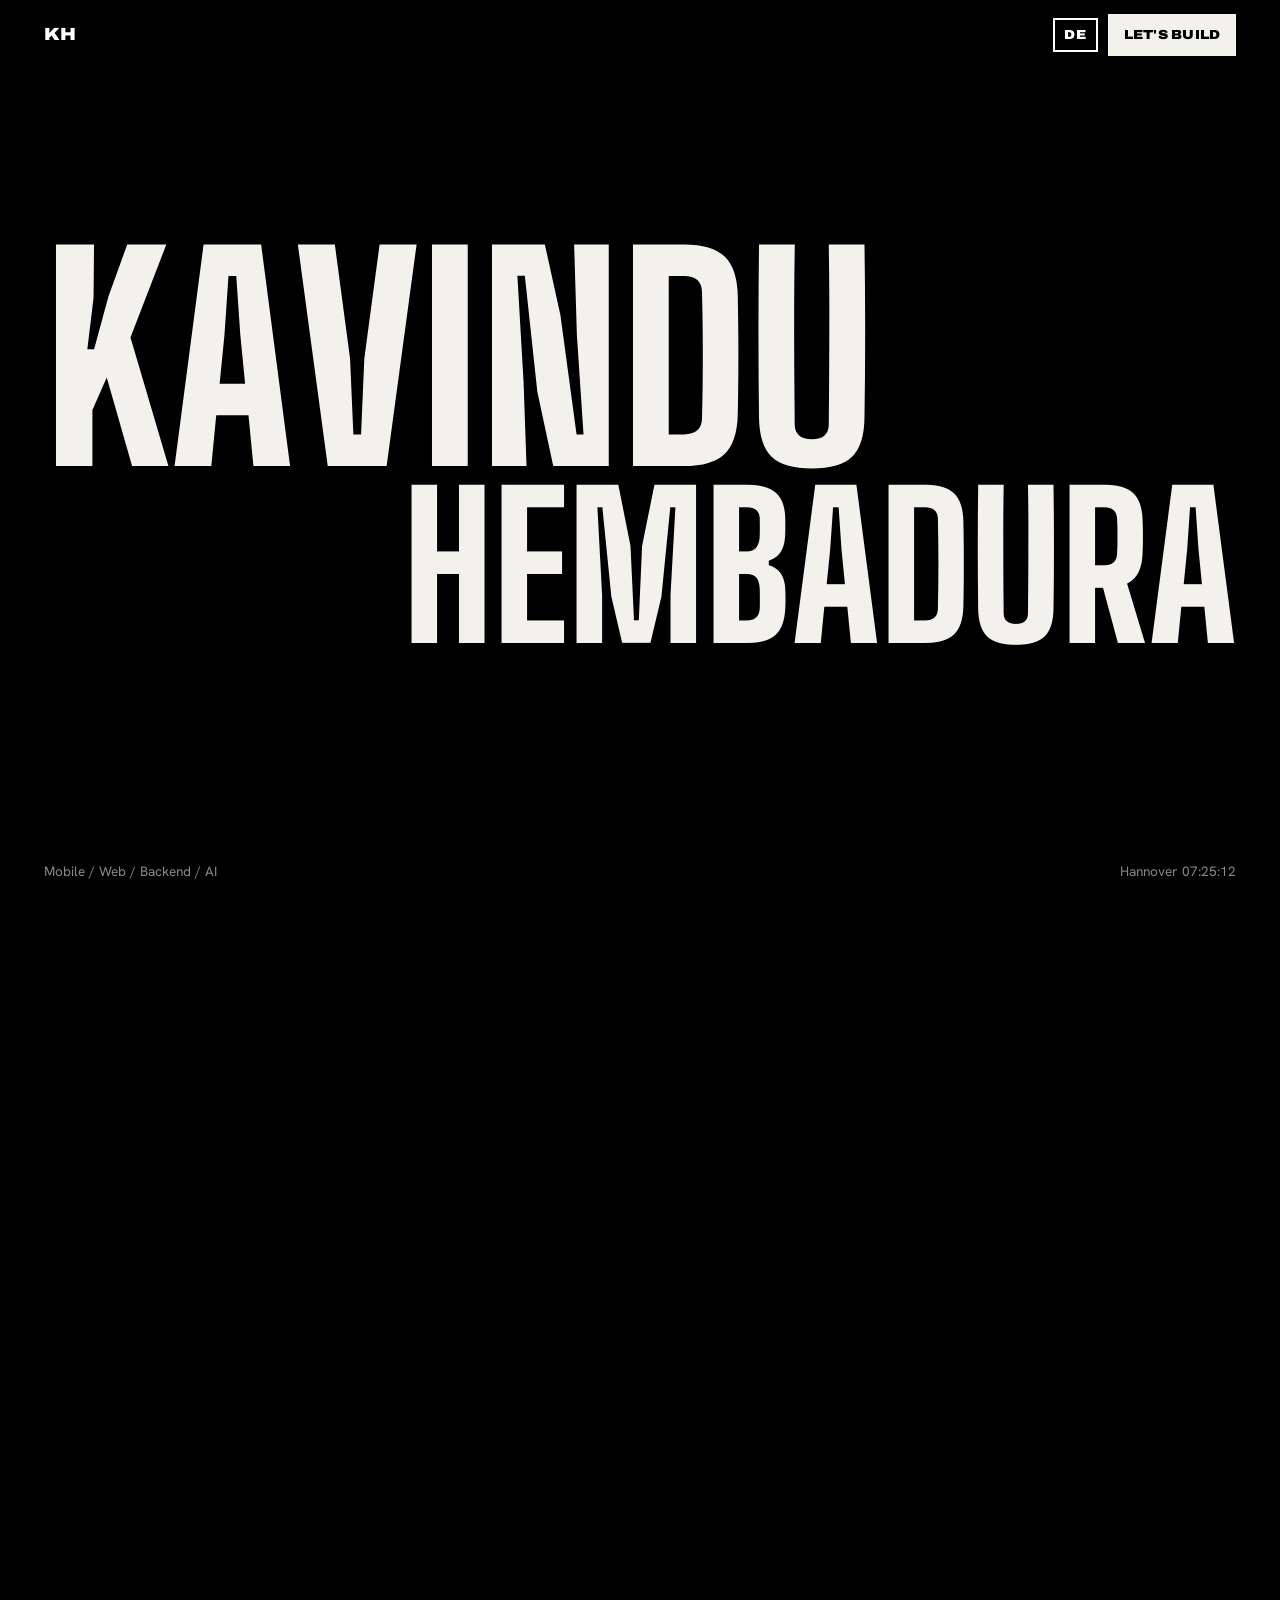
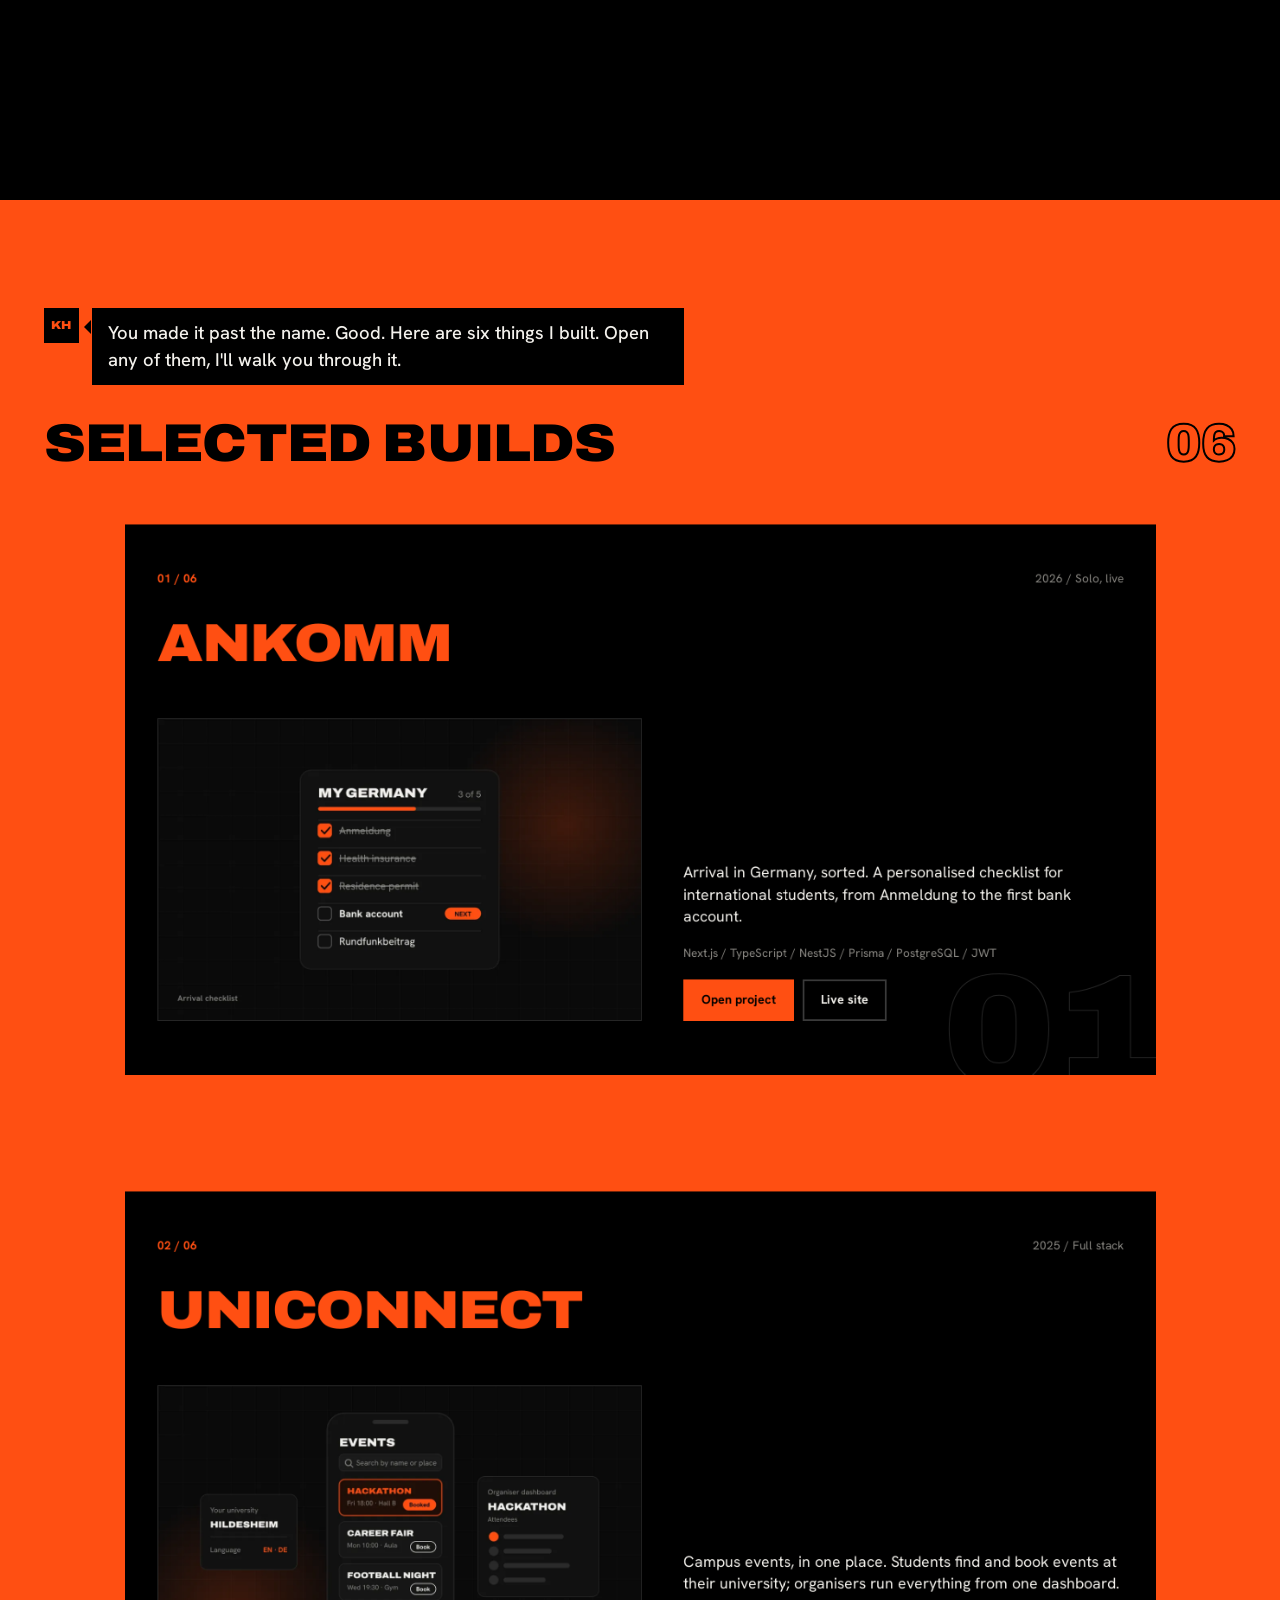
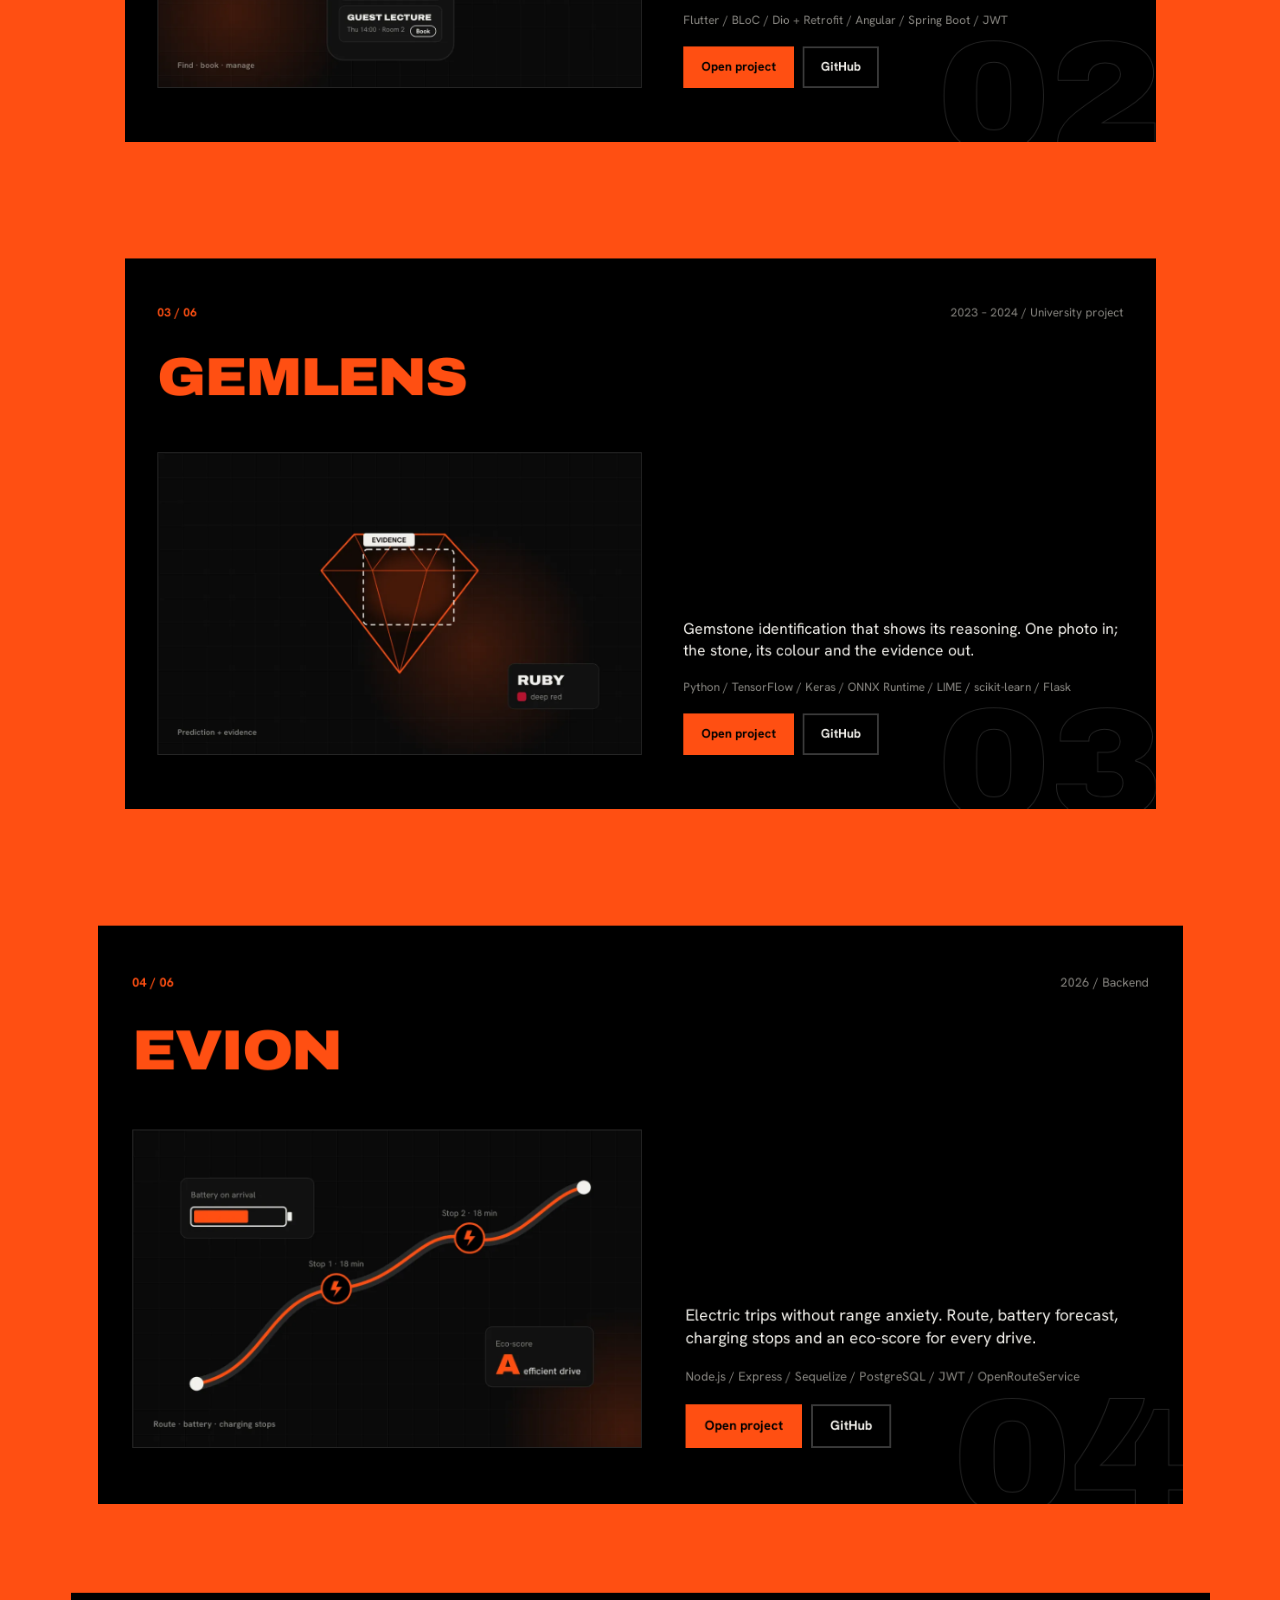
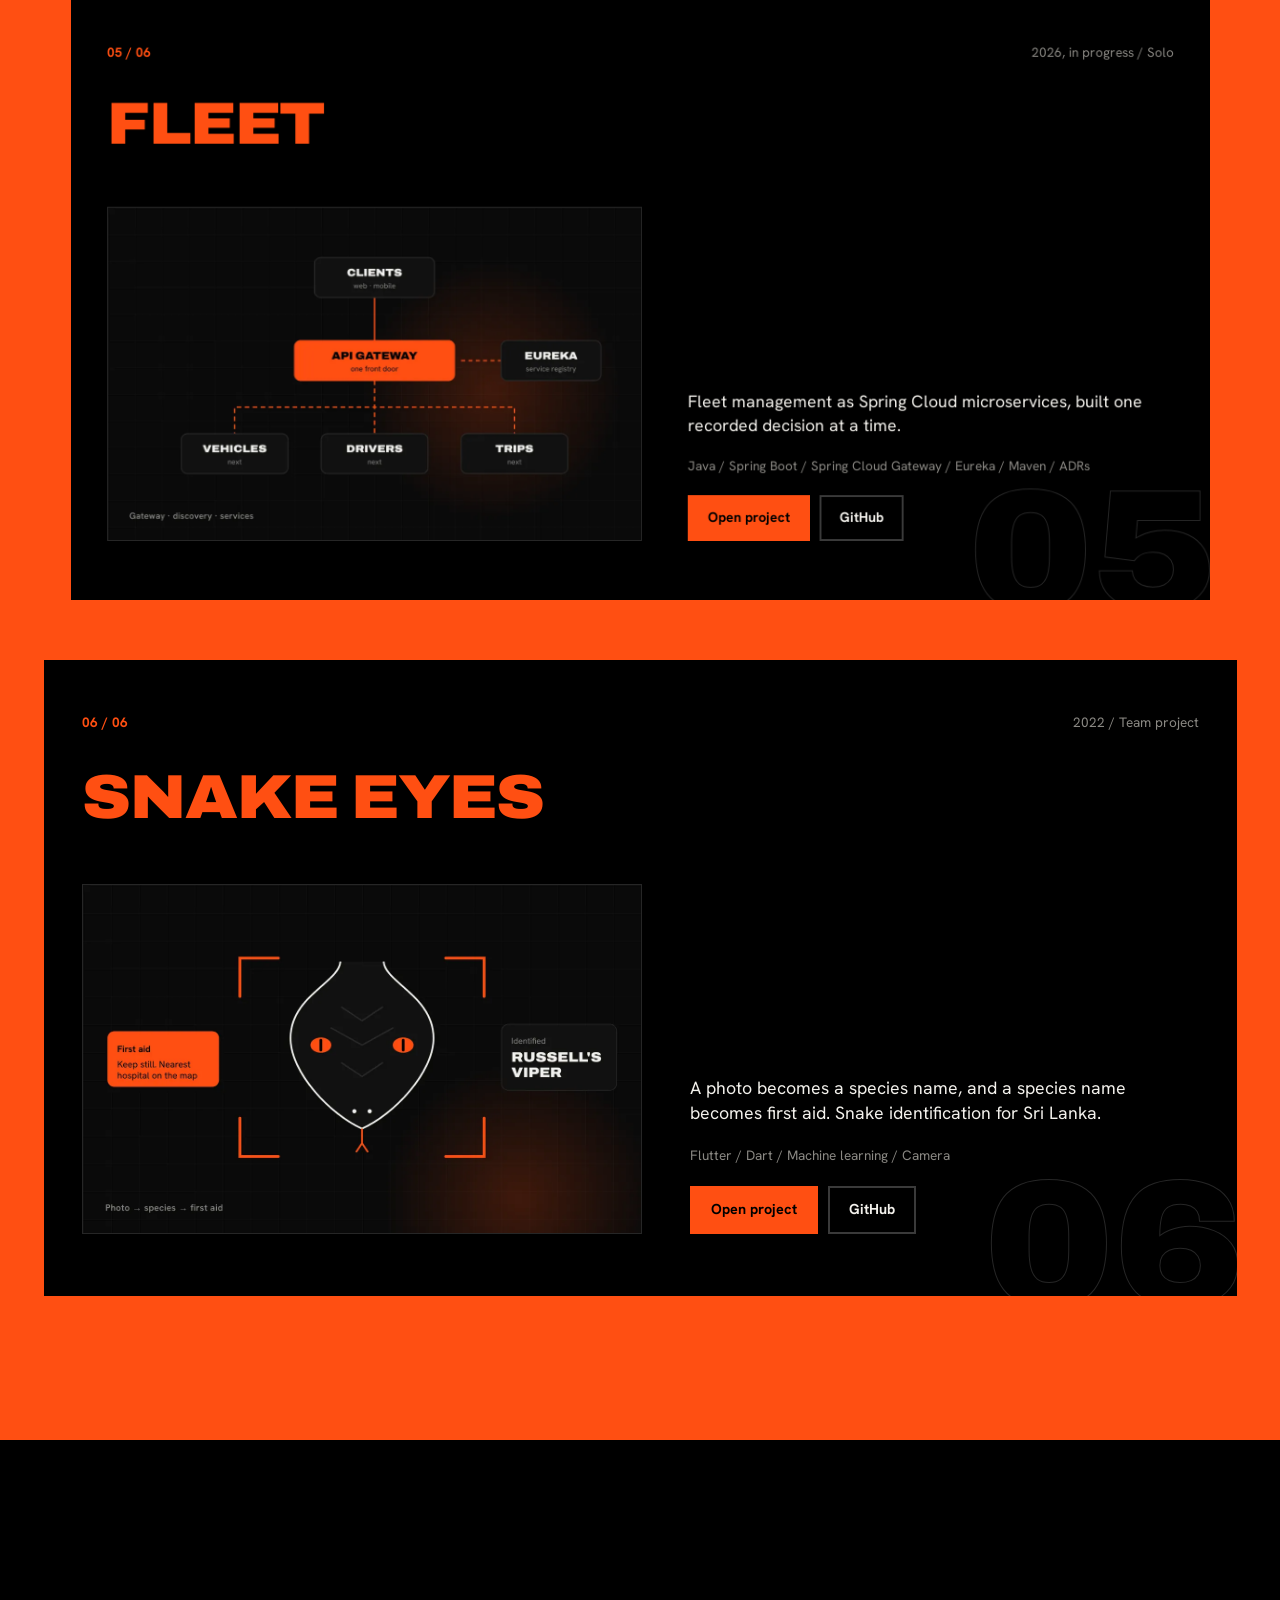
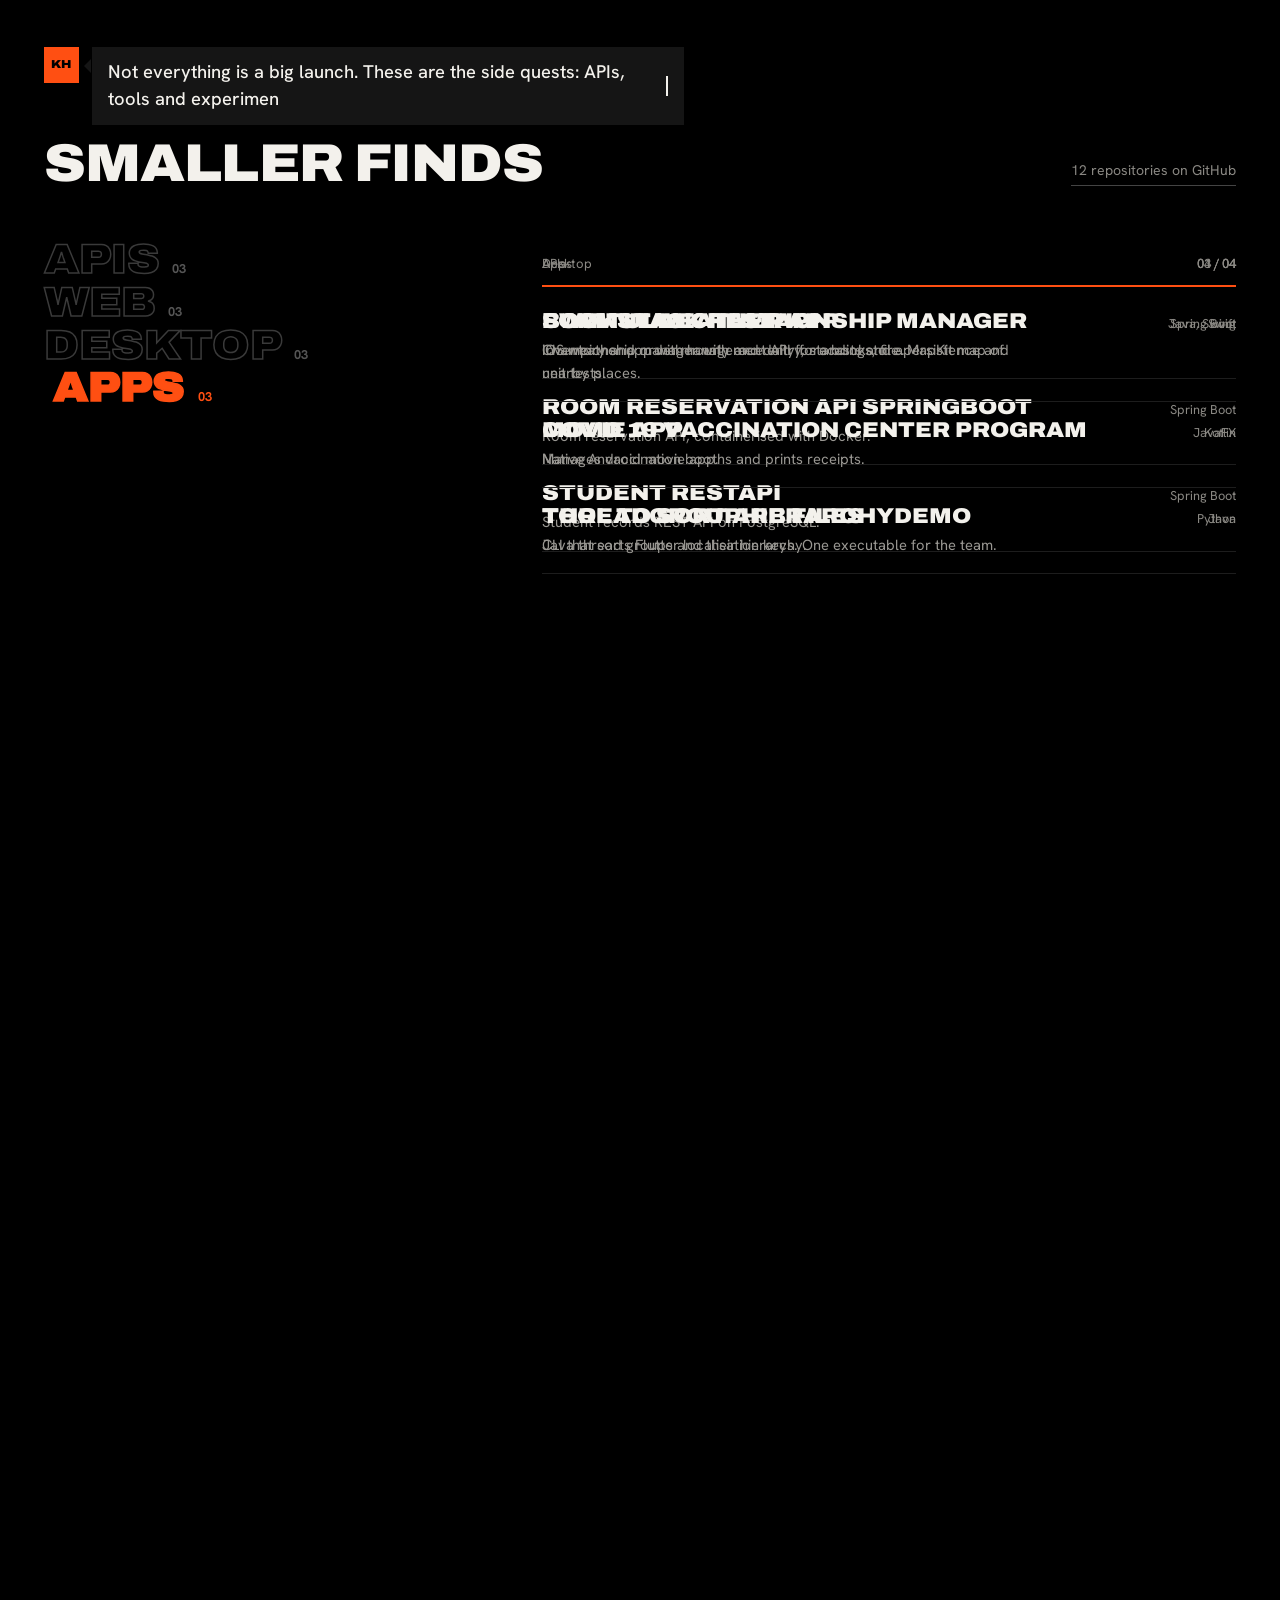
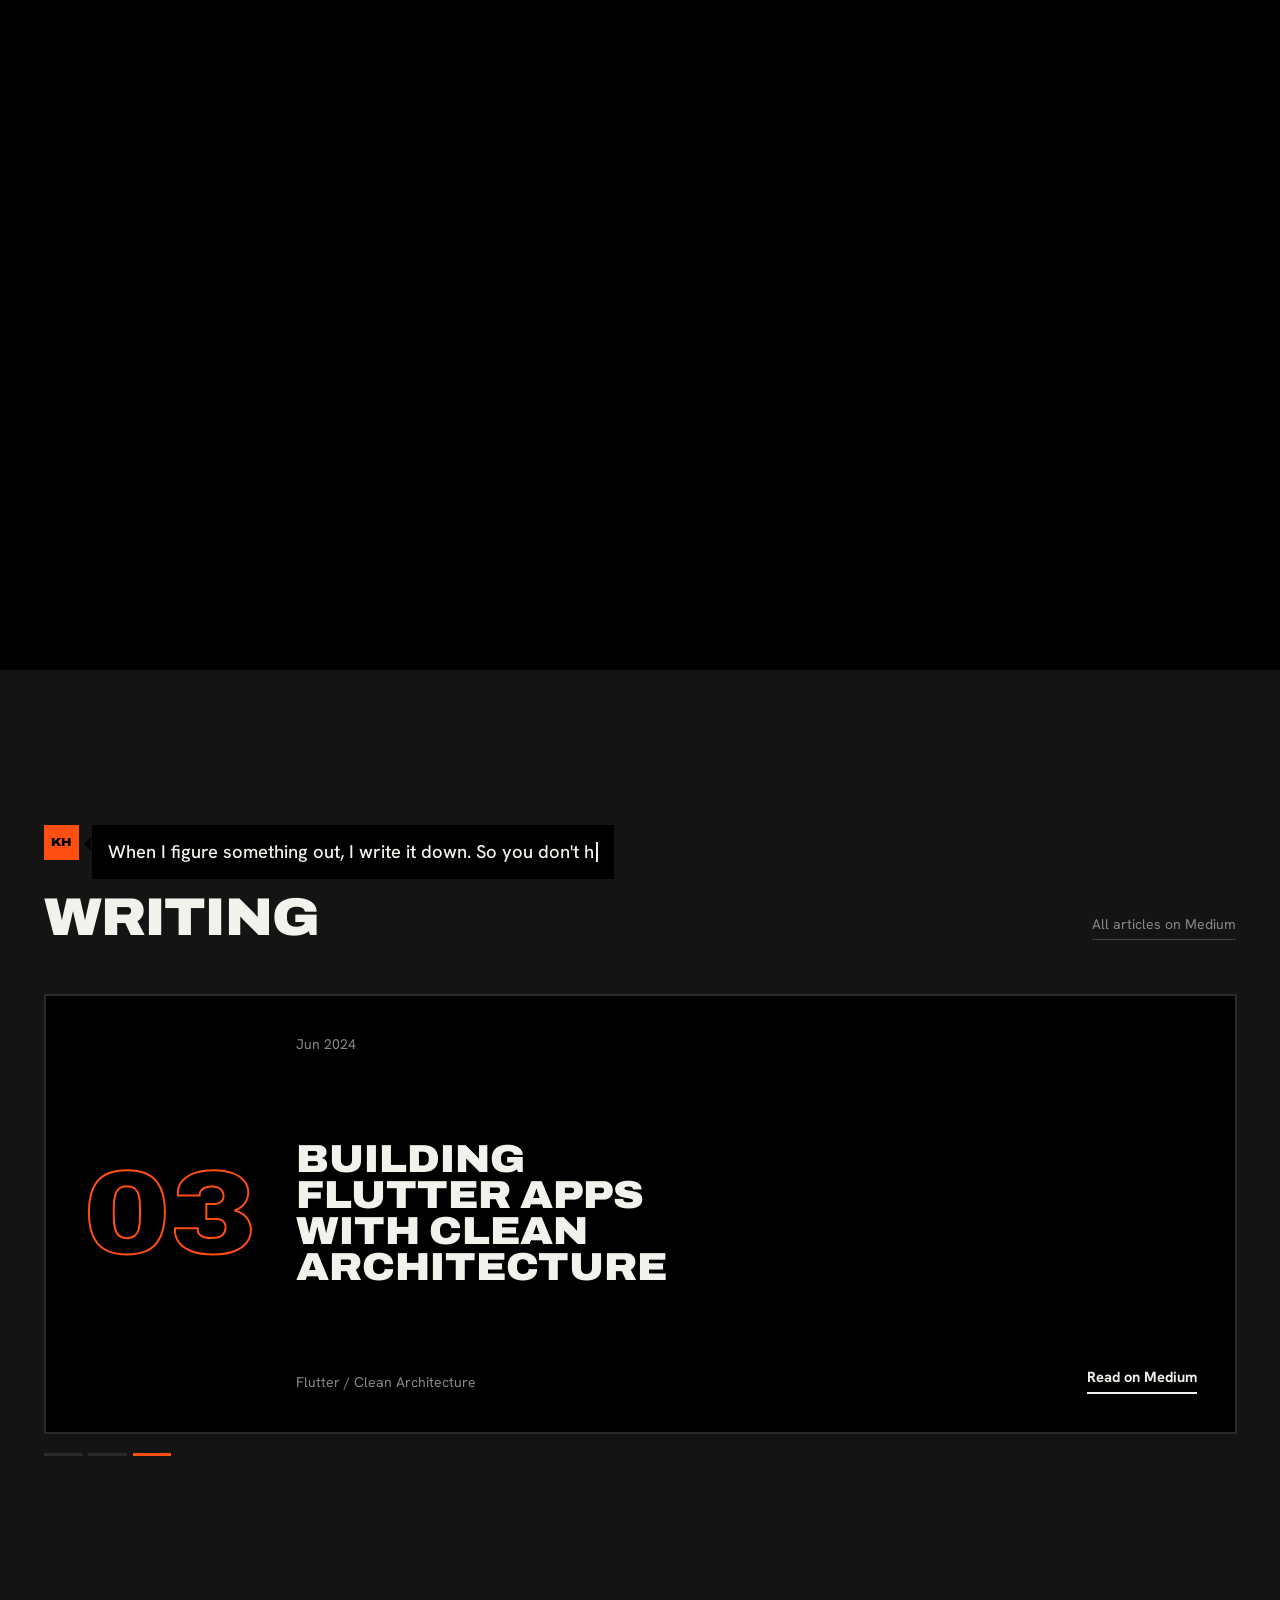
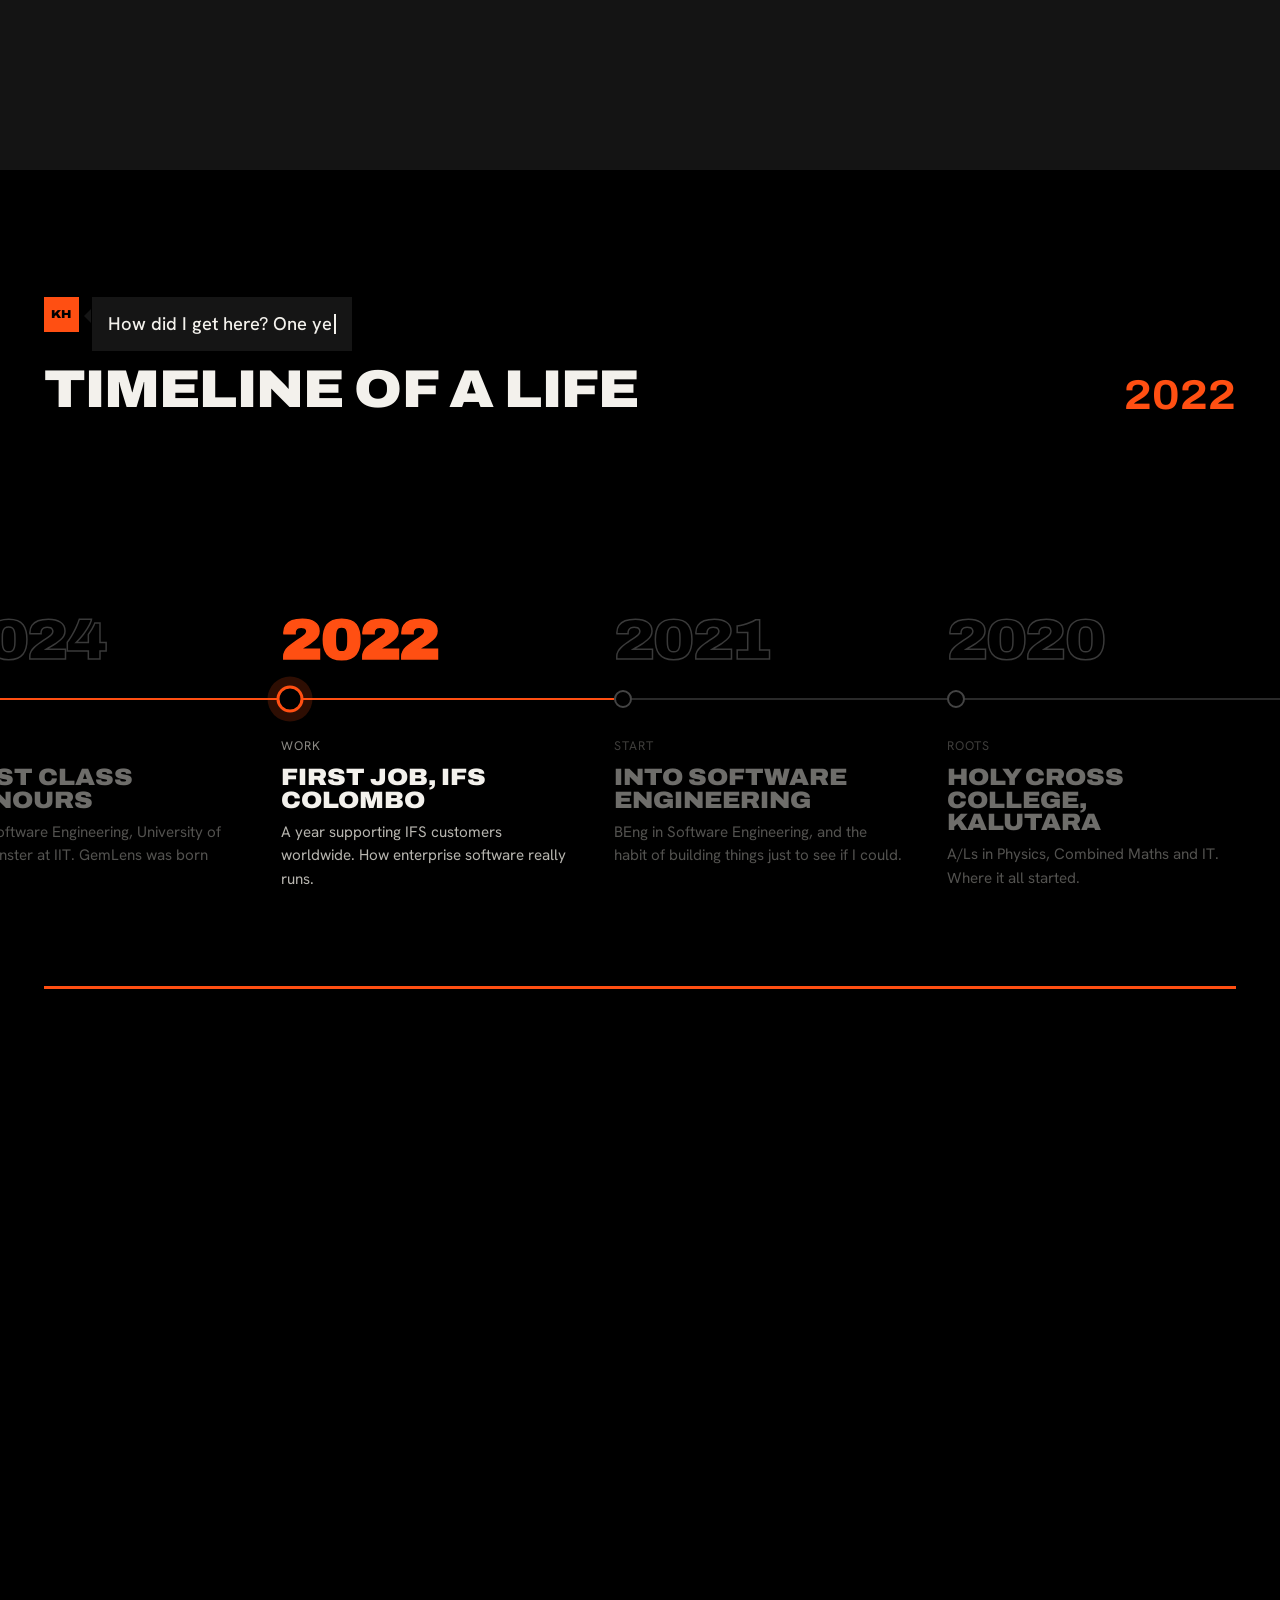
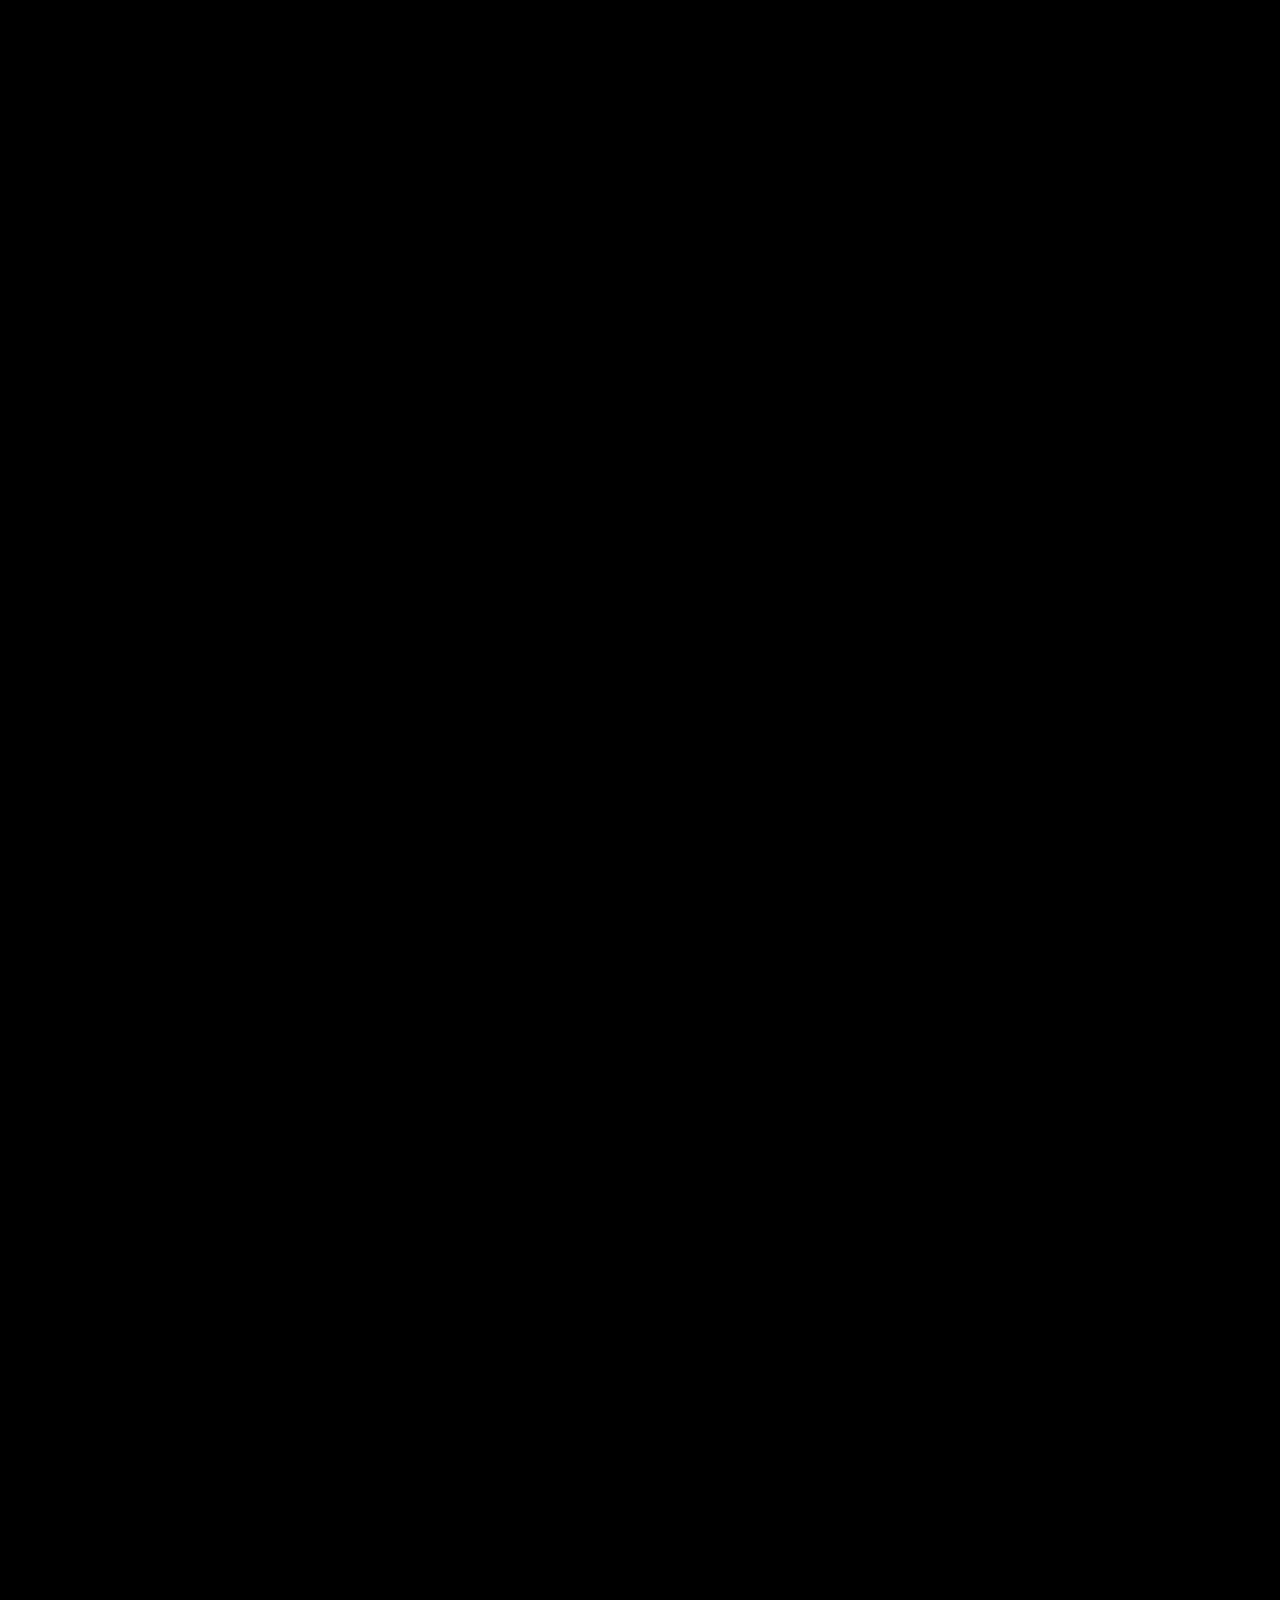
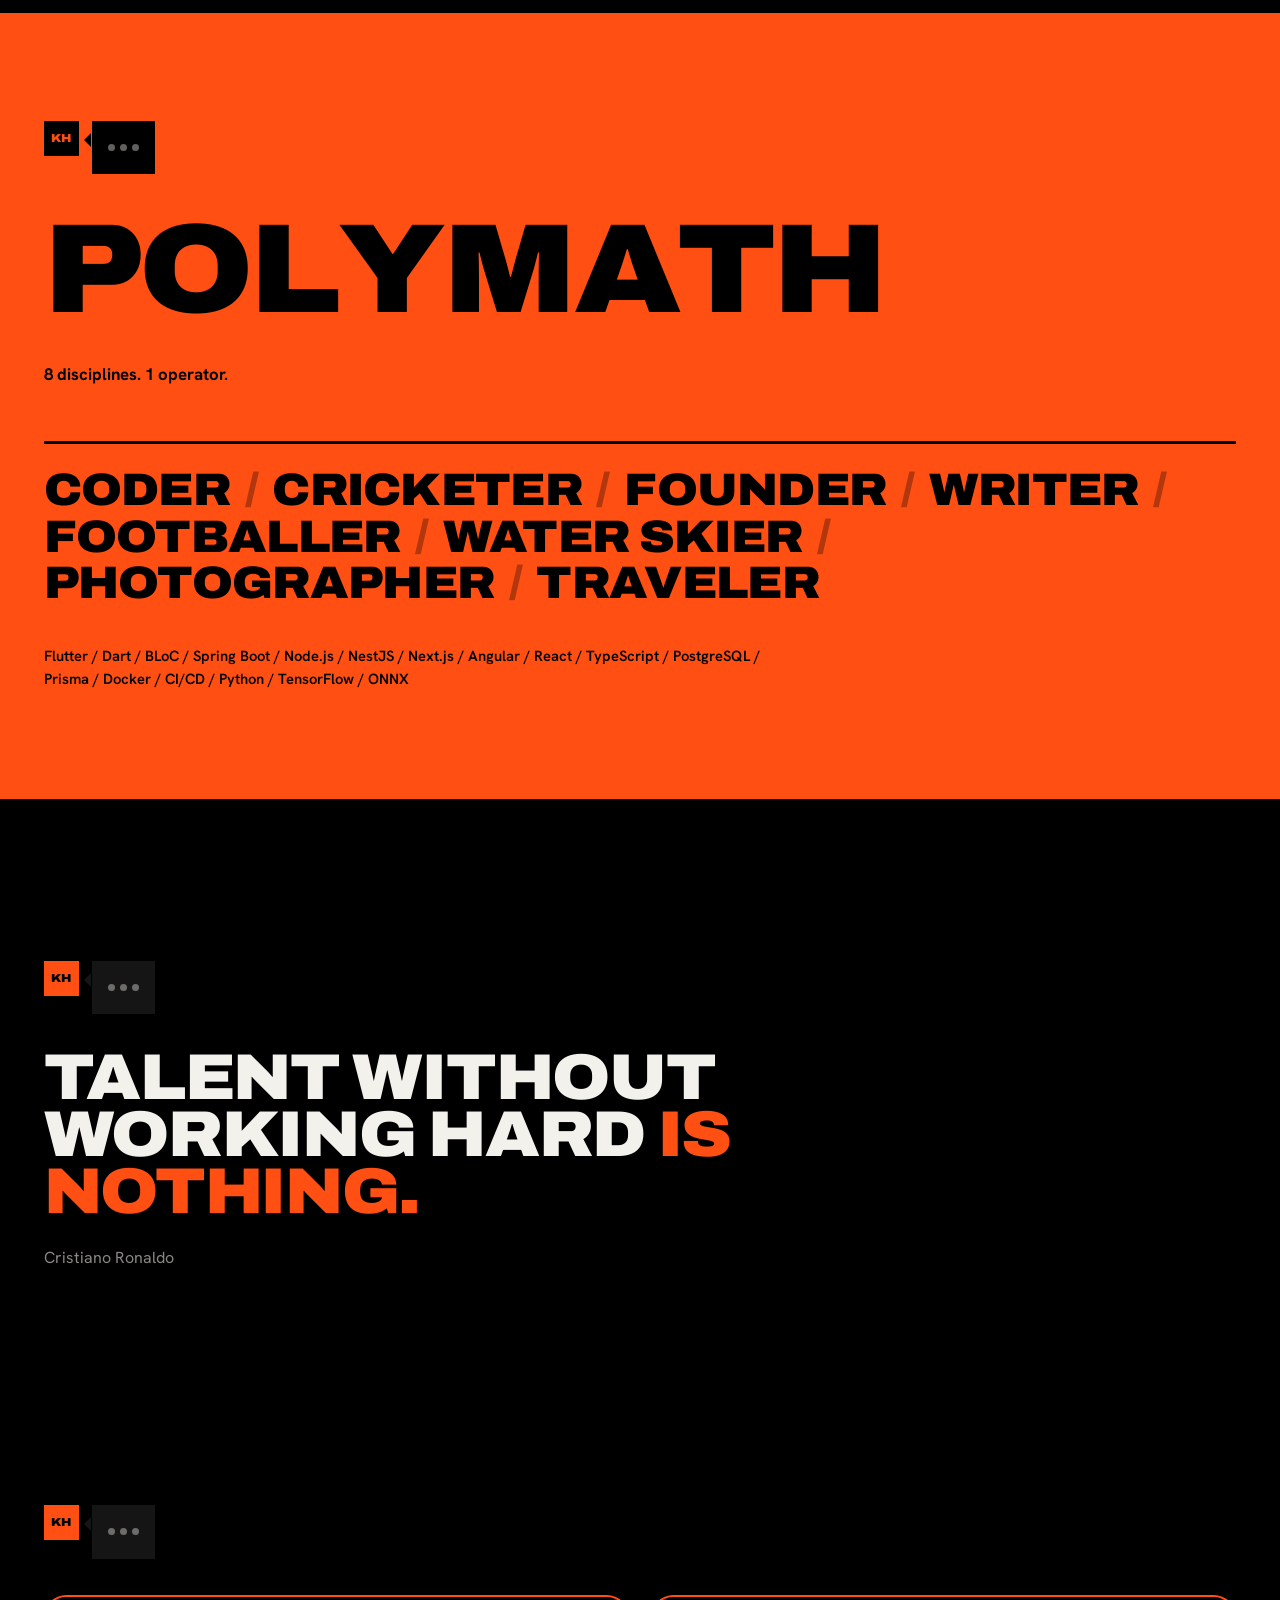
==== commit e5620e8e: "Add QR tool; Shrink back button" ====
--- a/index.html
+++ b/index.html
@@ -94,7 +94,7 @@
 <link rel="preload" href="assets/fonts/big-shoulders.woff2" as="font" type="font/woff2" crossorigin>
 <link rel="preload" href="assets/fonts/archivo.woff2" as="font" type="font/woff2" crossorigin>
 <link rel="preload" href="assets/fonts/hanken-grotesk.woff2" as="font" type="font/woff2" crossorigin>
-<link rel="stylesheet" href="styles.css?v=66">
+<link rel="stylesheet" href="styles.css?v=68">
 <link rel="icon" href="data:image/svg+xml,%3Csvg xmlns='http://www.w3.org/2000/svg' viewBox='0 0 32 32'%3E%3Crect width='32' height='32' fill='%23FF4F12'/%3E%3Ctext x='16' y='24' font-family='Arial Black' font-size='19' text-anchor='middle' fill='%23000'%3EK%3C/text%3E%3C/svg%3E">
 </head>
 <body>
@@ -200,15 +200,22 @@
   </div>
 </section>
 
-<!-- TOOL: a free everyday tool, its own page -->
+<!-- TOOLS: free everyday tools, each on its own page -->
 <section class="sec tool" id="tool">
   <div class="wrap">
-    <p class="say"><i aria-hidden="true">KH</i><span data-de="Etwas, das ich für alle gebaut habe. Kostenlos, und es sieht deine Fotos nie.">Something I built for everyone. Free, and it never sees your photos.</span></p>
-    <a class="tool-card" href="shrink/" data-c="Open">
-      <span class="tool-name">Shrink</span>
-      <span class="tool-line" data-de="Fotos verkleinern, direkt im Browser, für E-Mail, Web oder Upload-Limits. Nichts wird hochgeladen.">Make photos smaller, right in your browser, for email, the web or upload limits. Nothing is uploaded.</span>
-      <span class="tool-go" data-de="Tool öffnen">Open the tool</span>
-    </a>
+    <p class="say"><i aria-hidden="true">KH</i><span data-de="Kleine Tools, die ich für alle gebaut habe. Kostenlos, und sie sehen deine Daten nie.">Small tools I built for everyone. Free, and they never see your data.</span></p>
+    <div class="tools">
+      <a class="tool-card" href="shrink/" data-c="Open">
+        <span class="tool-name">Shrink</span>
+        <span class="tool-line" data-de="Fotos verkleinern, direkt im Browser, für E-Mail, Web oder Upload-Limits. Nichts wird hochgeladen.">Make photos smaller, right in your browser, for email, the web or upload limits. Nothing is uploaded.</span>
+        <span class="tool-go" data-de="Tool öffnen">Open the tool</span>
+      </a>
+      <a class="tool-card" href="qr/" data-c="Open">
+        <span class="tool-name">QR</span>
+        <span class="tool-line" data-de="QR-Codes für Links, WLAN, Kontaktkarten oder Text. PNG oder SVG, ohne Anmeldung.">QR codes for links, Wi‑Fi, contact cards or text. PNG or SVG, no sign-up.</span>
+        <span class="tool-go" data-de="Tool öffnen">Open the tool</span>
+      </a>
+    </div>
   </div>
 </section>
 
@@ -273,7 +280,7 @@
 
 <div class="cur" id="cur" aria-hidden="true"><i class="cur-dot"></i><i class="cur-ring"><span id="curT"></span></i></div>
 <p class="toast" id="toast" role="status"></p>
-<script src="assets/lenis.min.js?v=66"></script>
-<script src="app.js?v=66"></script>
+<script src="assets/lenis.min.js?v=68"></script>
+<script src="app.js?v=68"></script>
 </body>
 </html>
--- a/styles.css
+++ b/styles.css
@@ -400,13 +400,14 @@
 .touch .hero-mid{will-change:transform,opacity}
 
 
-/* free tool: Shrink */
+/* free tools: Shrink, QR */
 .tool{padding-top:clamp(3rem,8vh,5rem);padding-bottom:clamp(3rem,8vh,5rem)}
-.tool-card{display:grid;grid-template-columns:auto 1fr auto;align-items:center;gap:1rem clamp(1.2rem,3vw,2.6rem);padding:clamp(1.2rem,3vw,2rem) clamp(1.2rem,3vw,2.2rem);border:2px solid var(--o);border-radius:1.4rem;transition:background .3s var(--out)}
-.tool-name{font:900 clamp(3rem,2rem + 5vw,6.5rem)/.85 var(--d);font-stretch:110%;text-transform:uppercase;color:var(--o);transition:color .3s}
-.tool-line{max-width:30rem;color:var(--ink);font-size:clamp(1rem,.95rem + .3vw,1.2rem)}
+.tools{display:grid;grid-template-columns:1fr 1fr;gap:clamp(.8rem,2vw,1.4rem)}
+.tool-card{display:flex;flex-direction:column;align-items:flex-start;gap:1rem;padding:clamp(1.3rem,3vw,2.2rem);border:2px solid var(--o);border-radius:1.4rem;transition:background .3s var(--out)}
+.tool-name{font:900 clamp(3rem,2rem + 4.5vw,6rem)/.85 var(--d);font-stretch:110%;text-transform:uppercase;color:var(--o);transition:color .3s}
+.tool-line{max-width:28rem;color:var(--ink);font-size:clamp(1rem,.95rem + .25vw,1.15rem);flex:1}
 .tool-go{background:var(--o);color:#000;font-weight:800;padding:.9rem 1.3rem;border-radius:99px;white-space:nowrap;transition:background .3s,color .3s}
 .tool-card:hover{background:var(--o)}
 .tool-card:hover .tool-name{color:#000}
 .tool-card:hover .tool-go{background:#000;color:var(--ink)}
-@media (max-width:760px){.tool-card{grid-template-columns:1fr}.tool-go{justify-self:start}}
+@media (max-width:760px){.tools{grid-template-columns:1fr}}
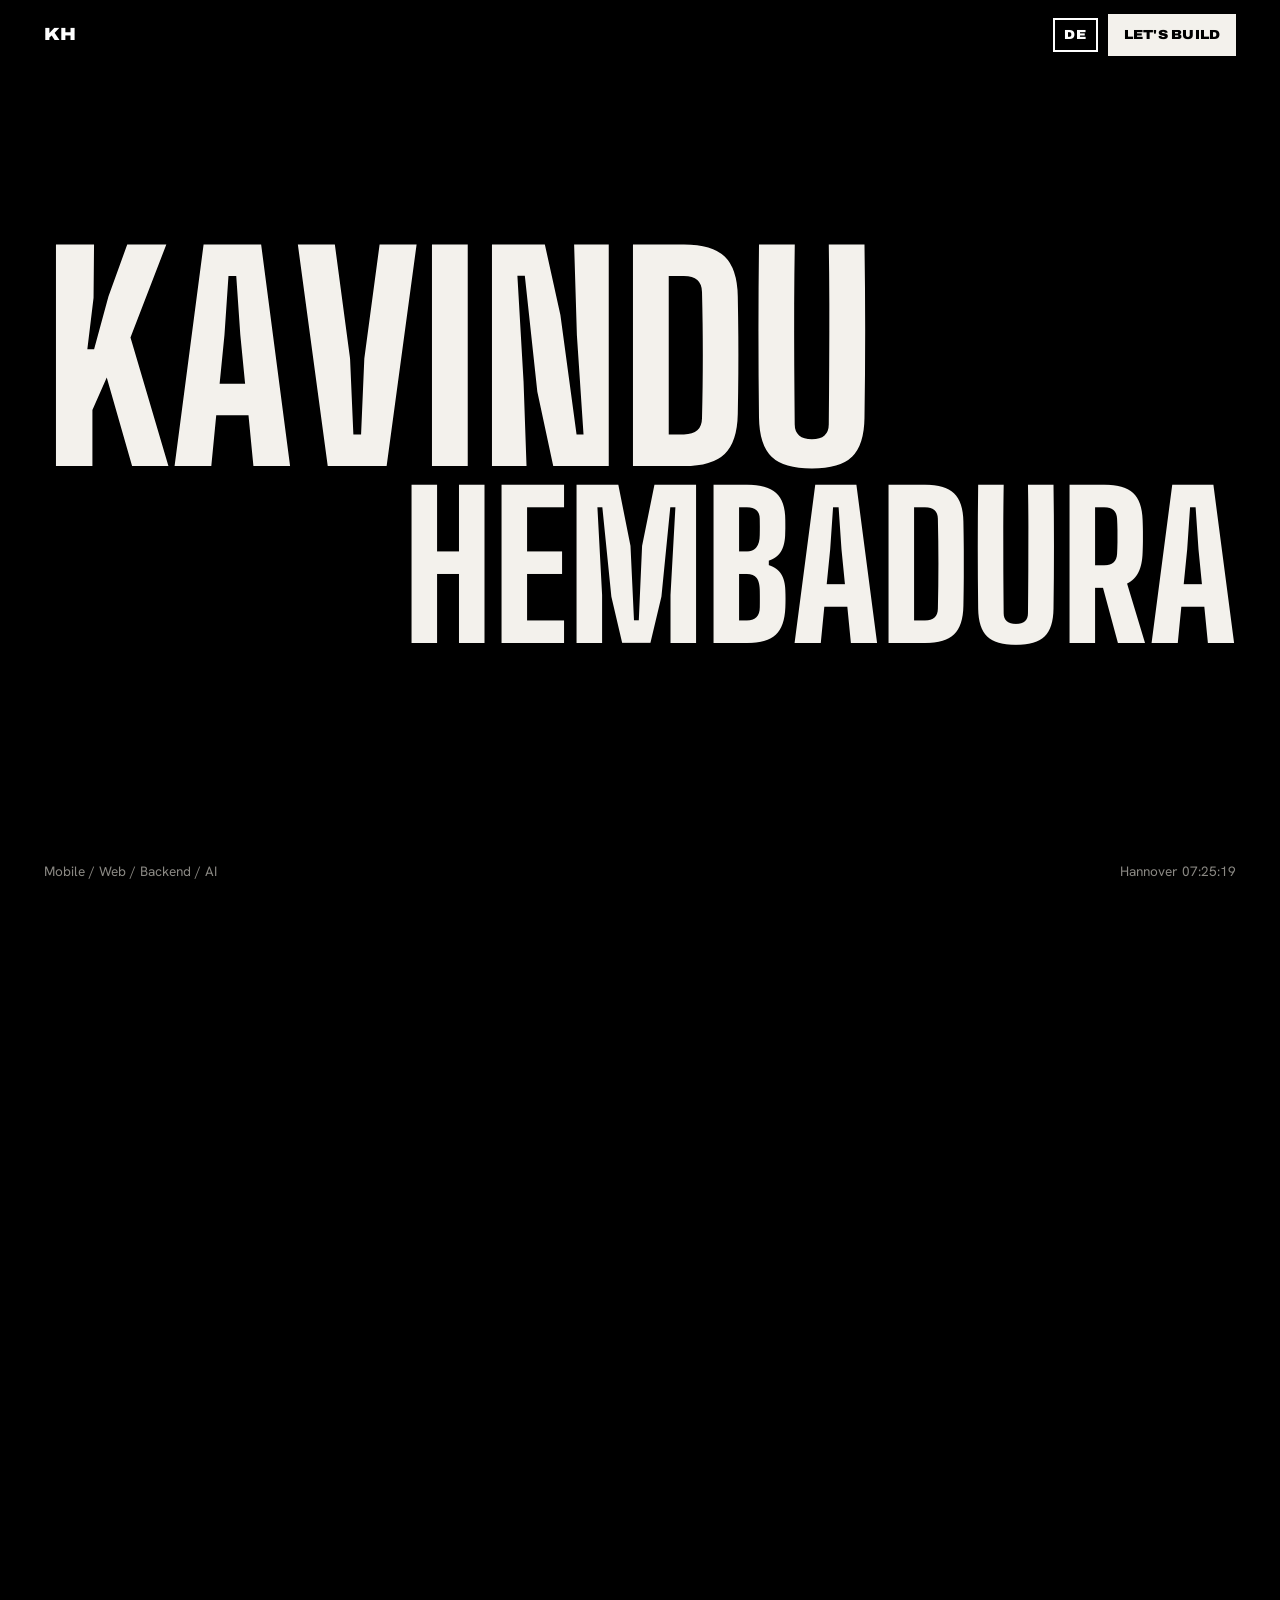
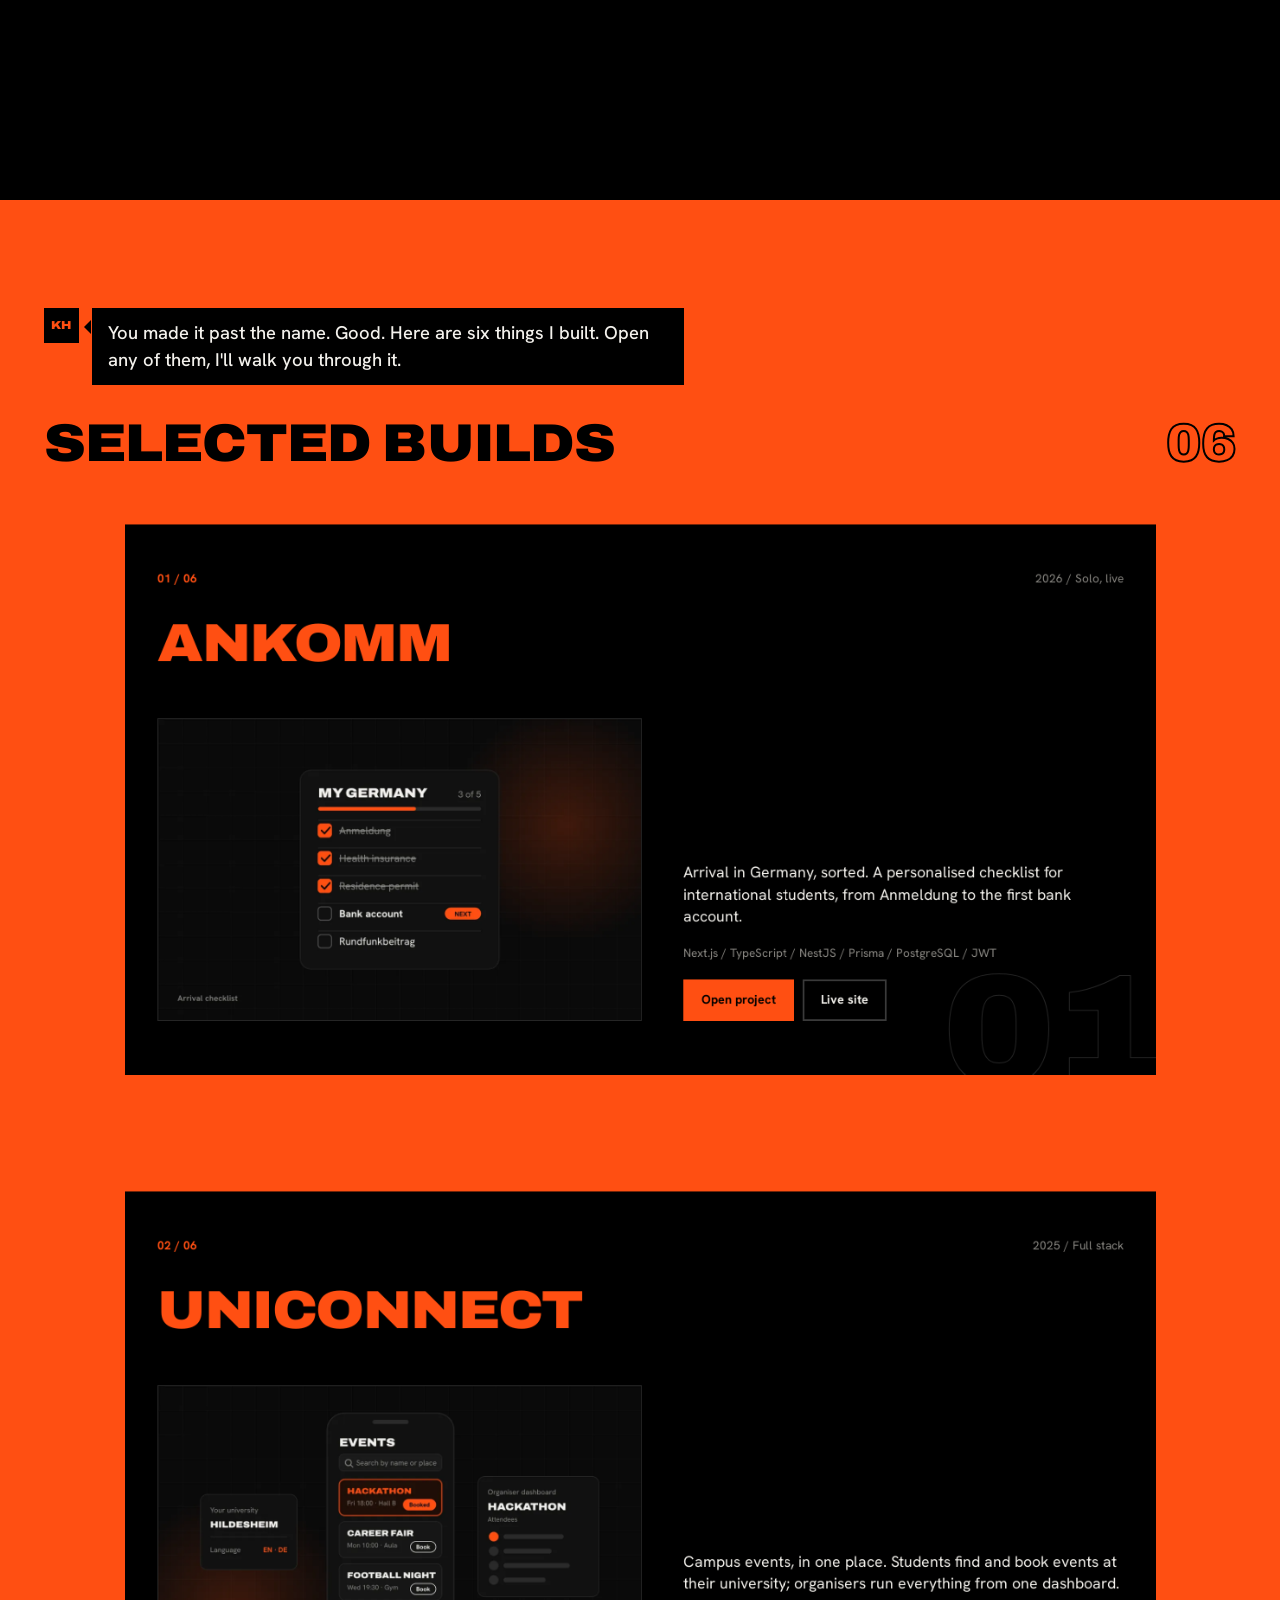
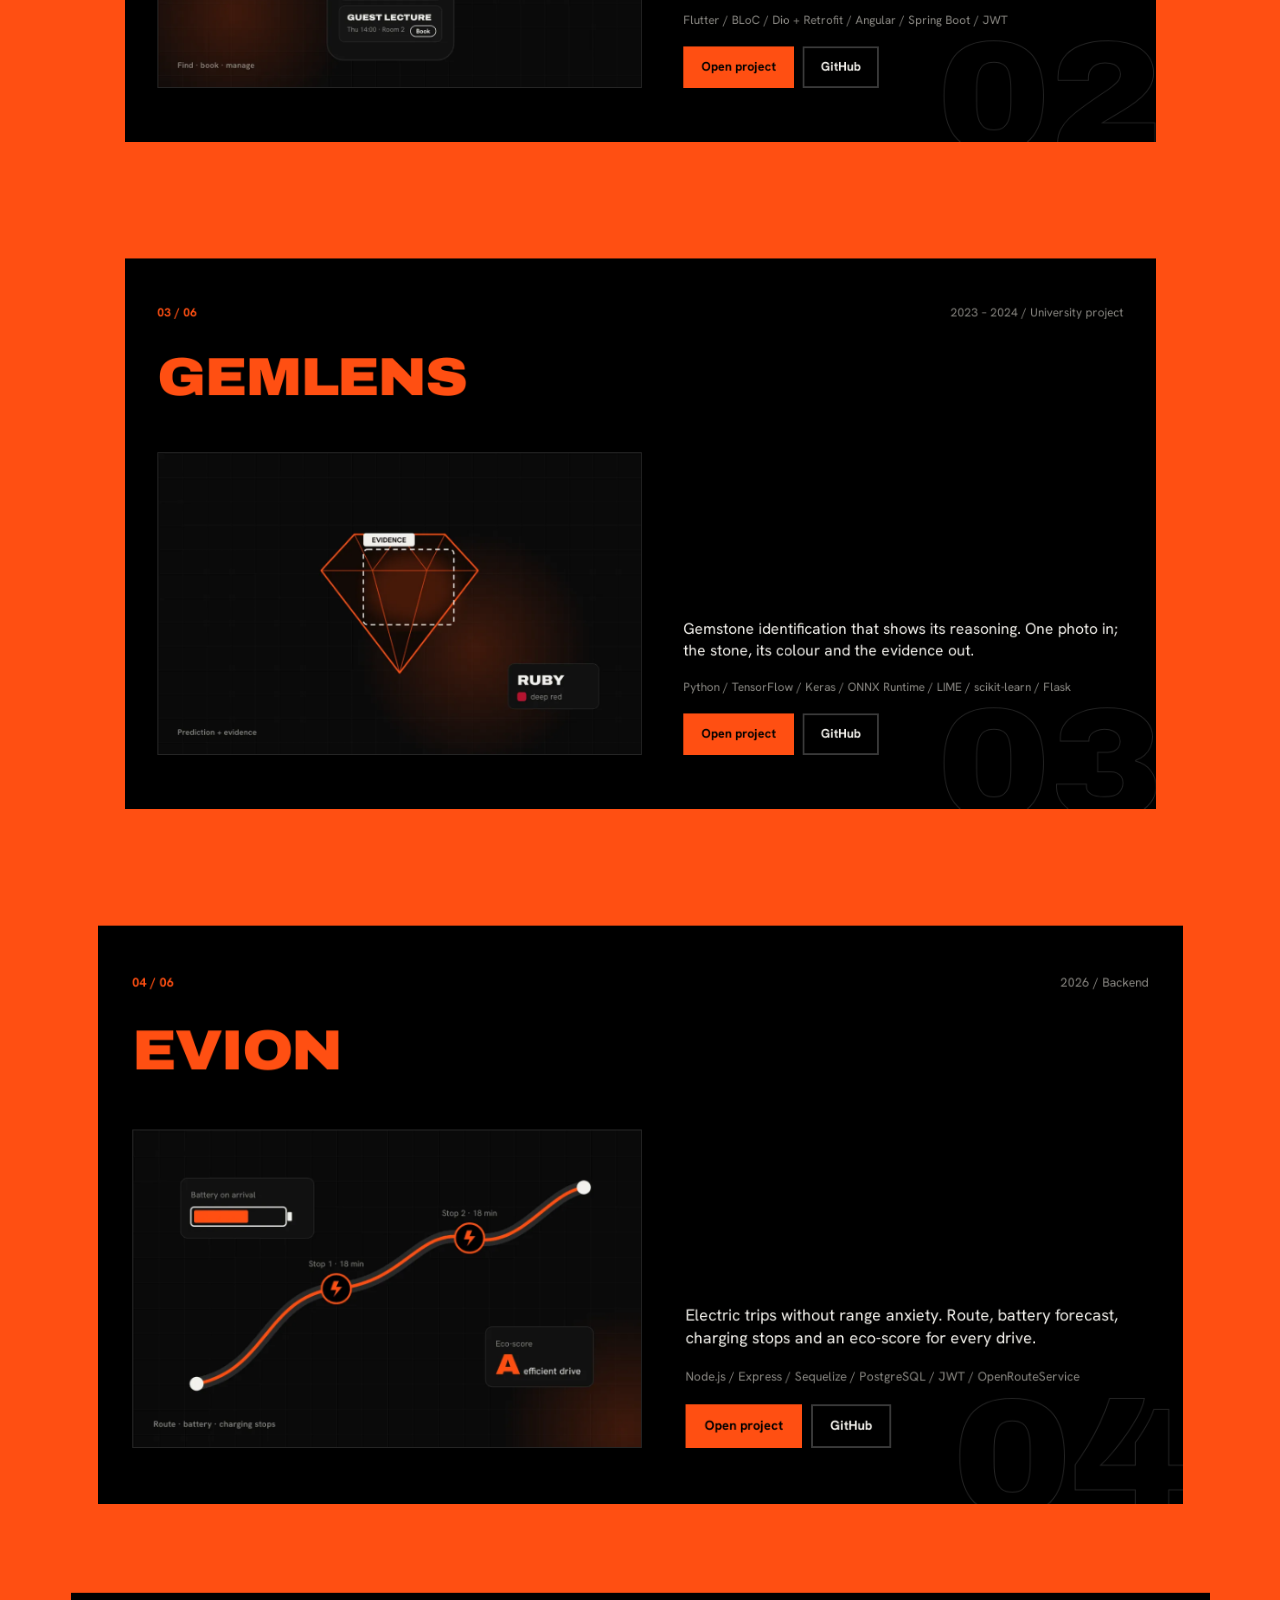
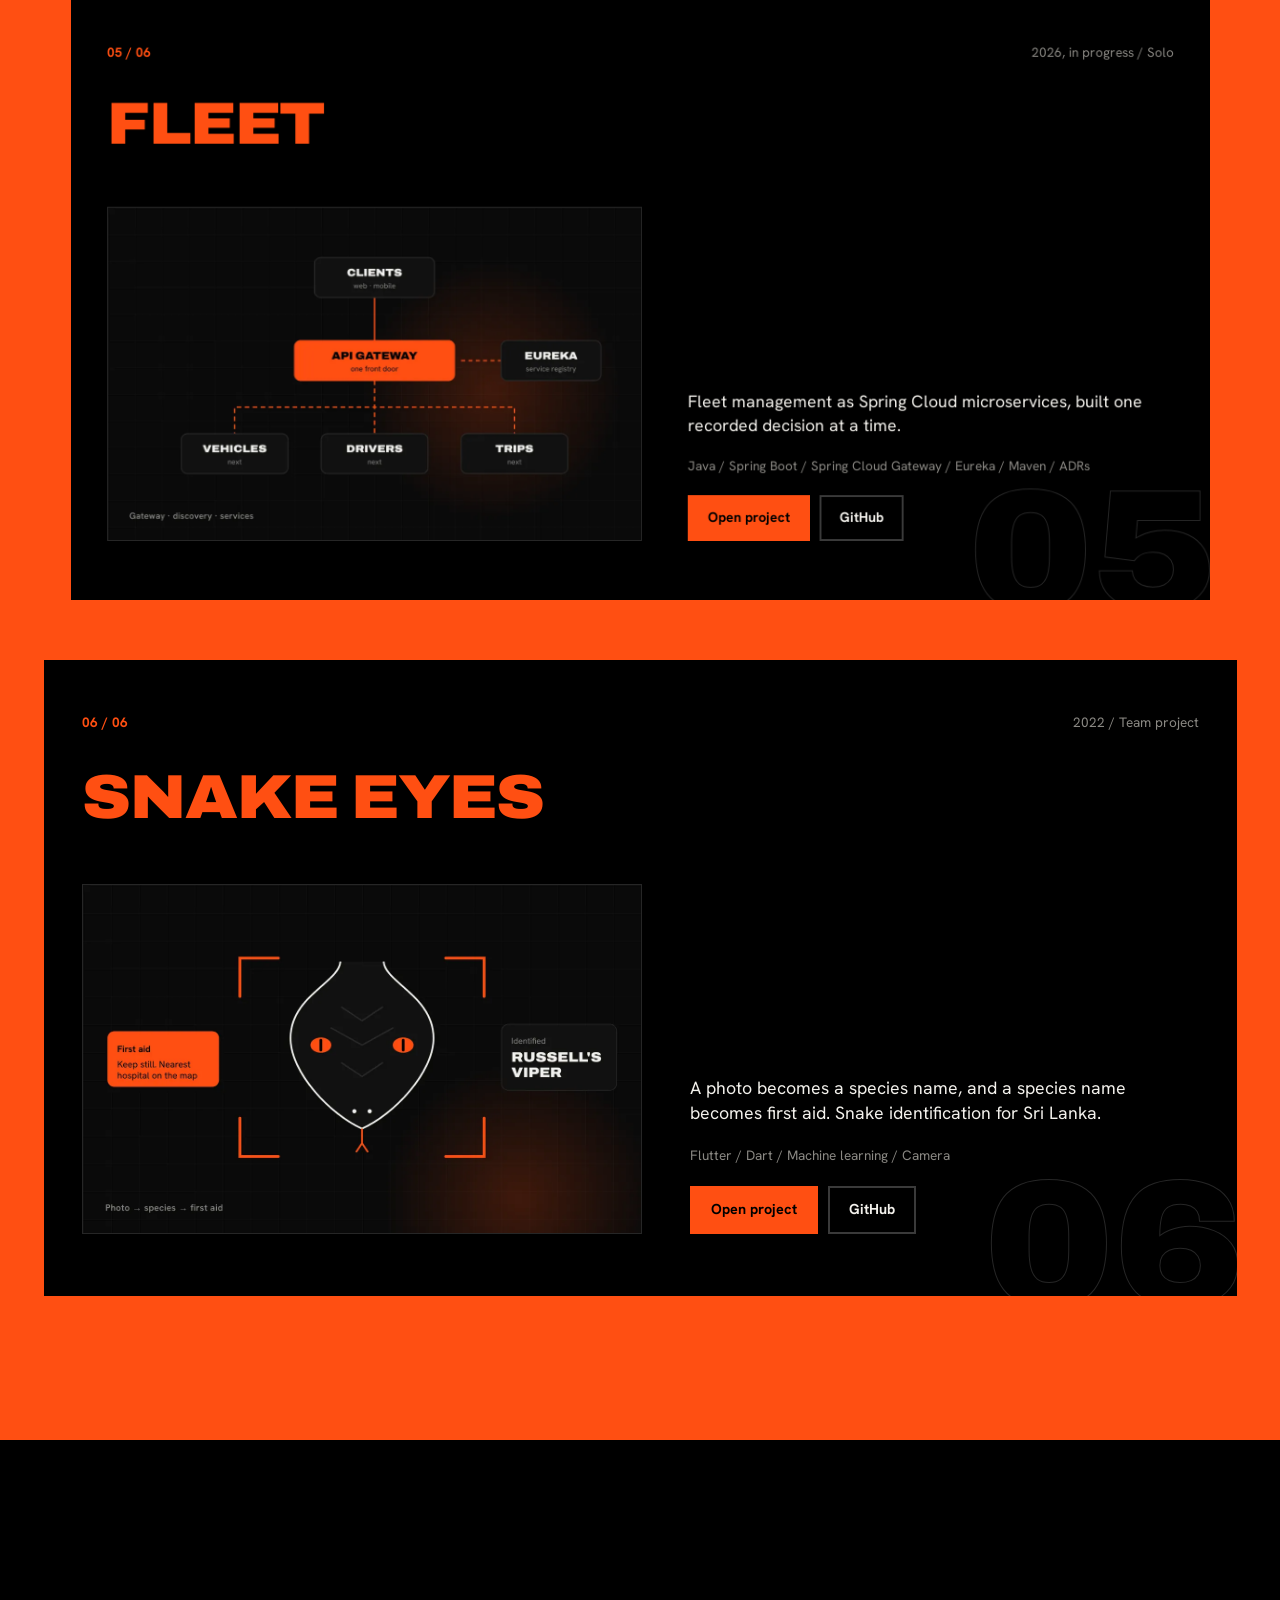
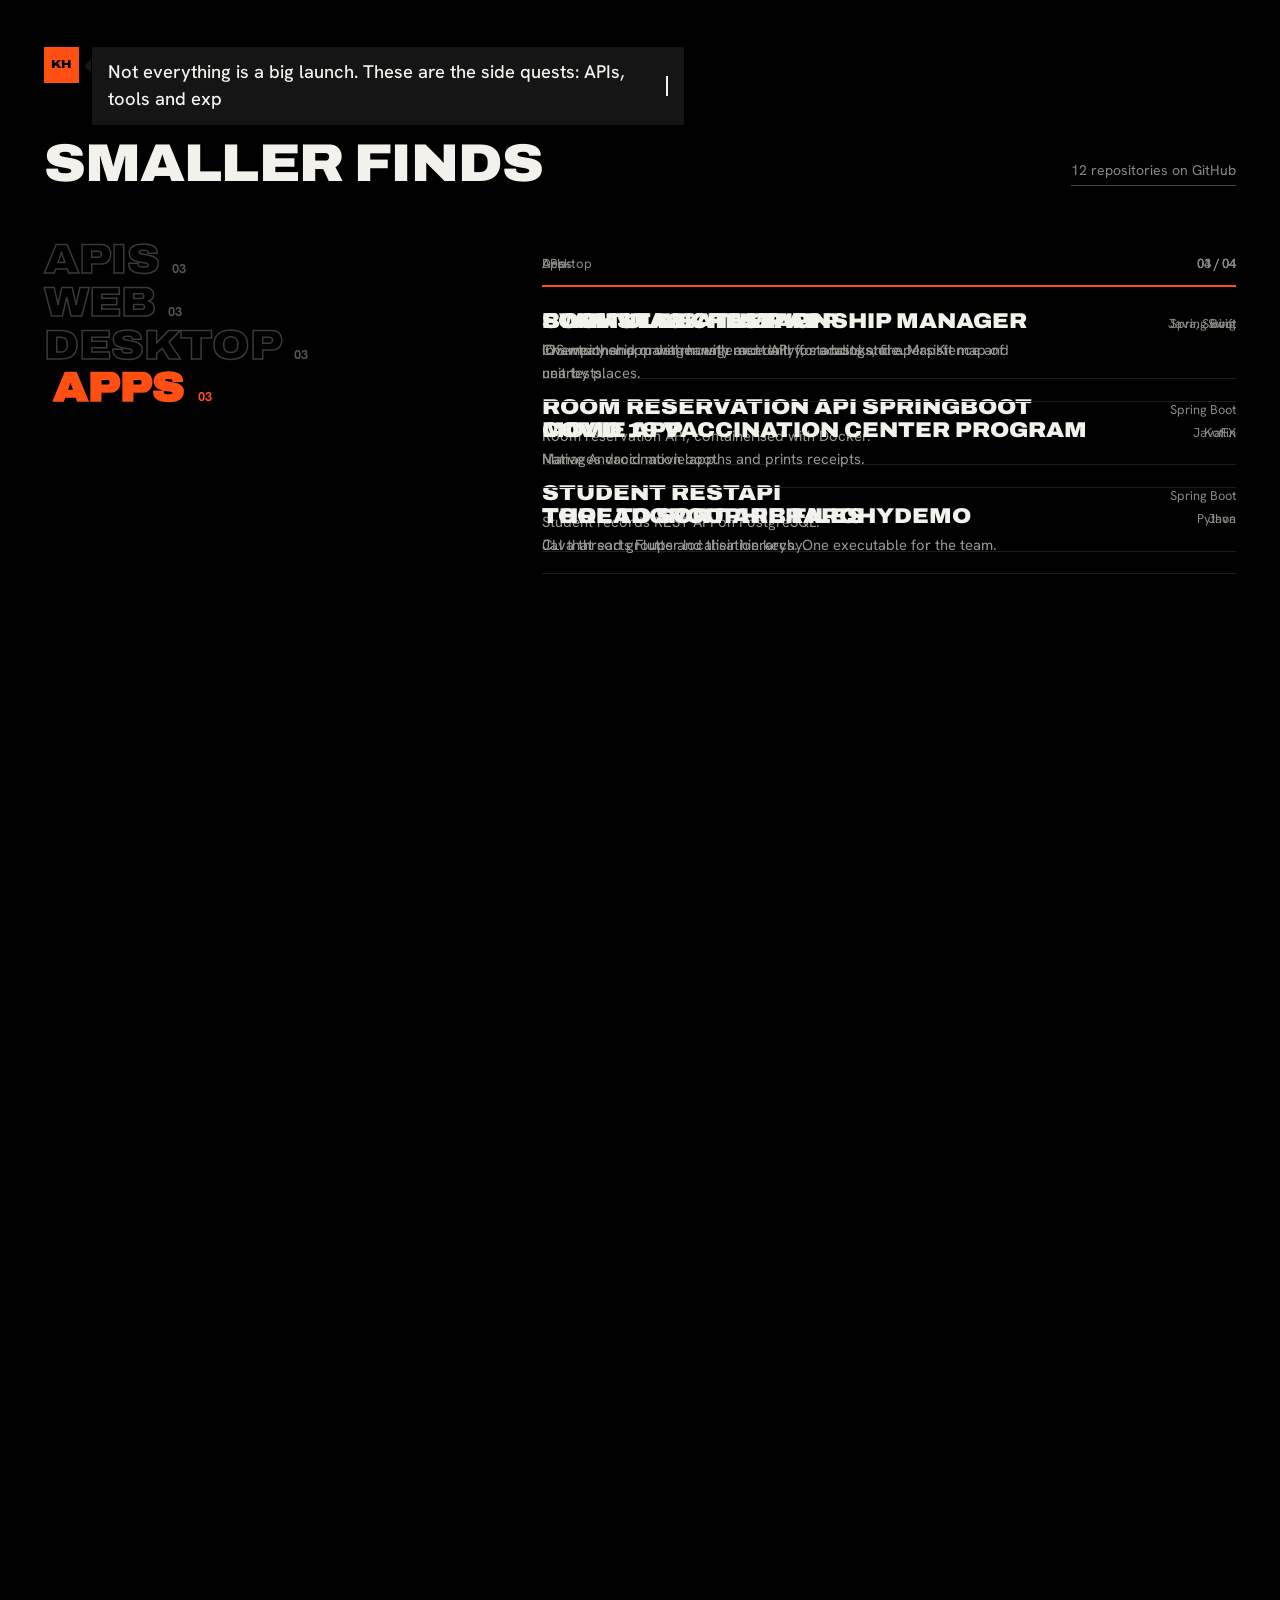
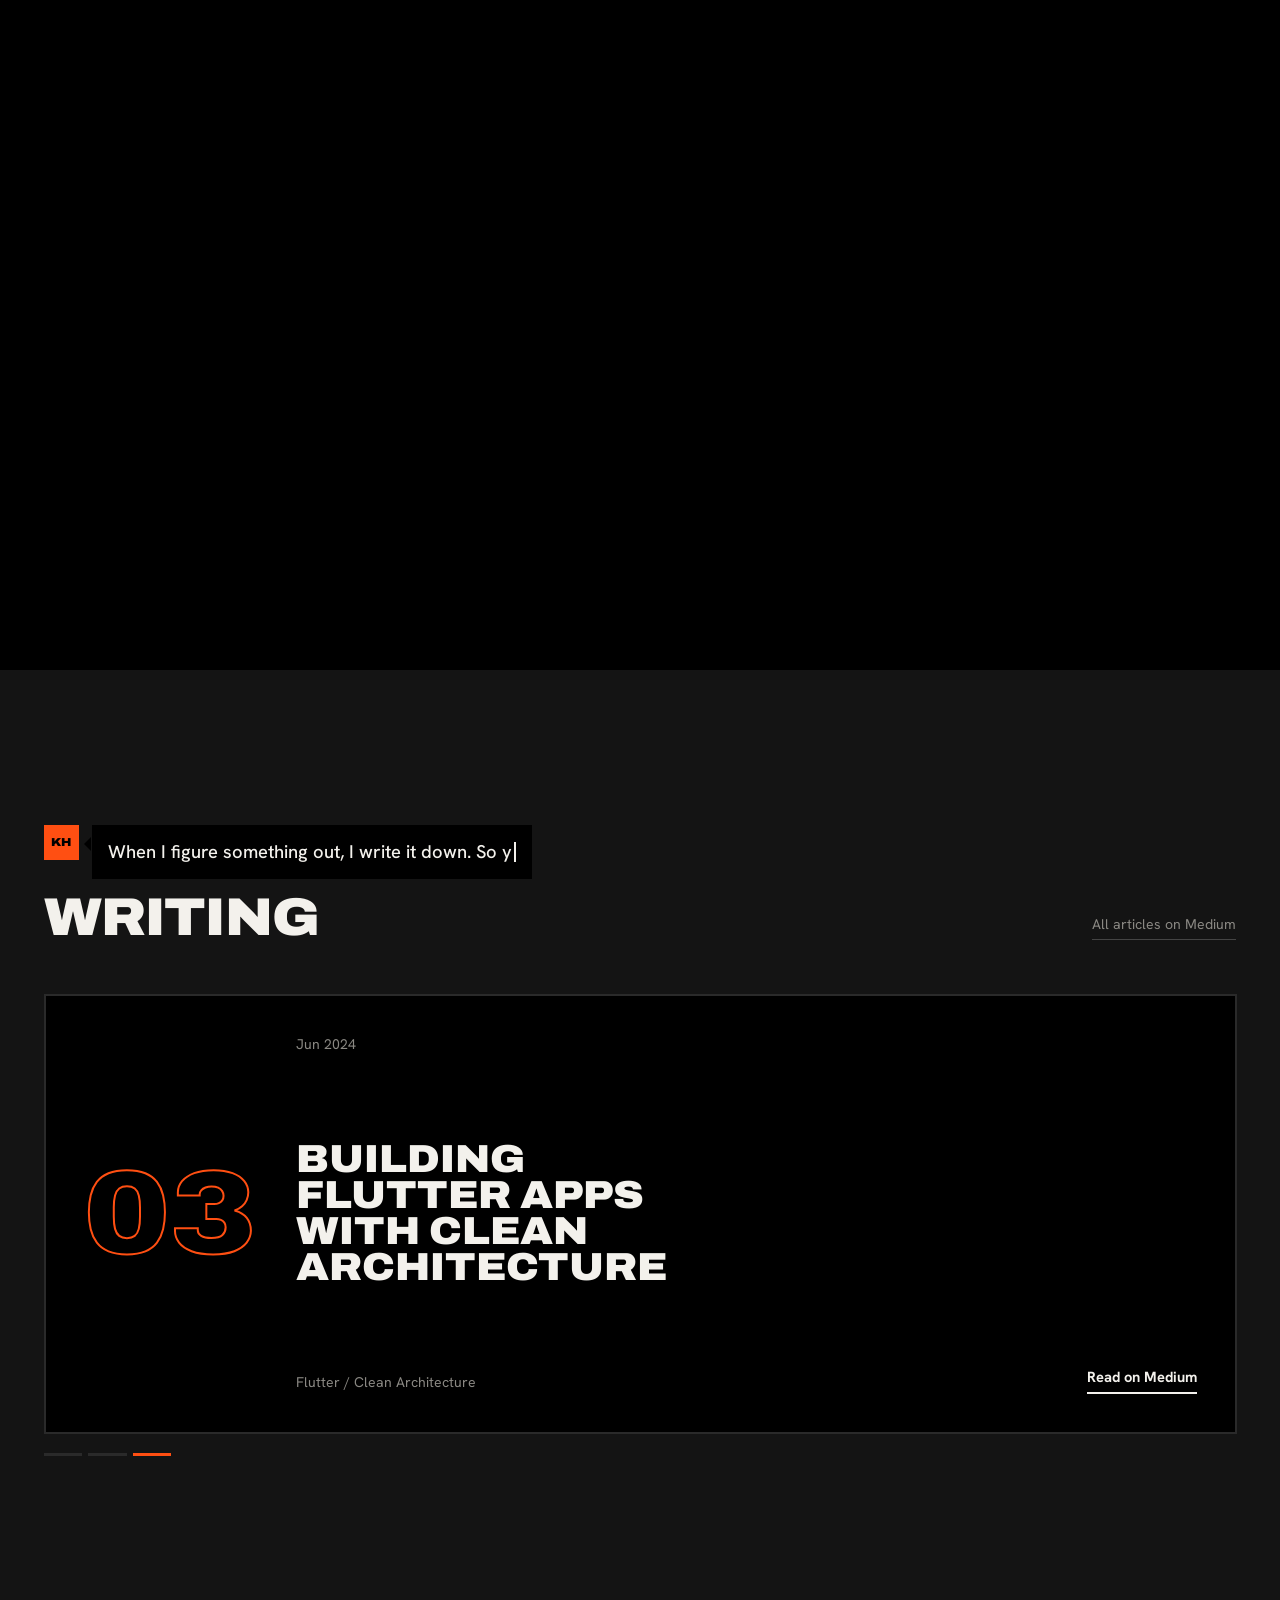
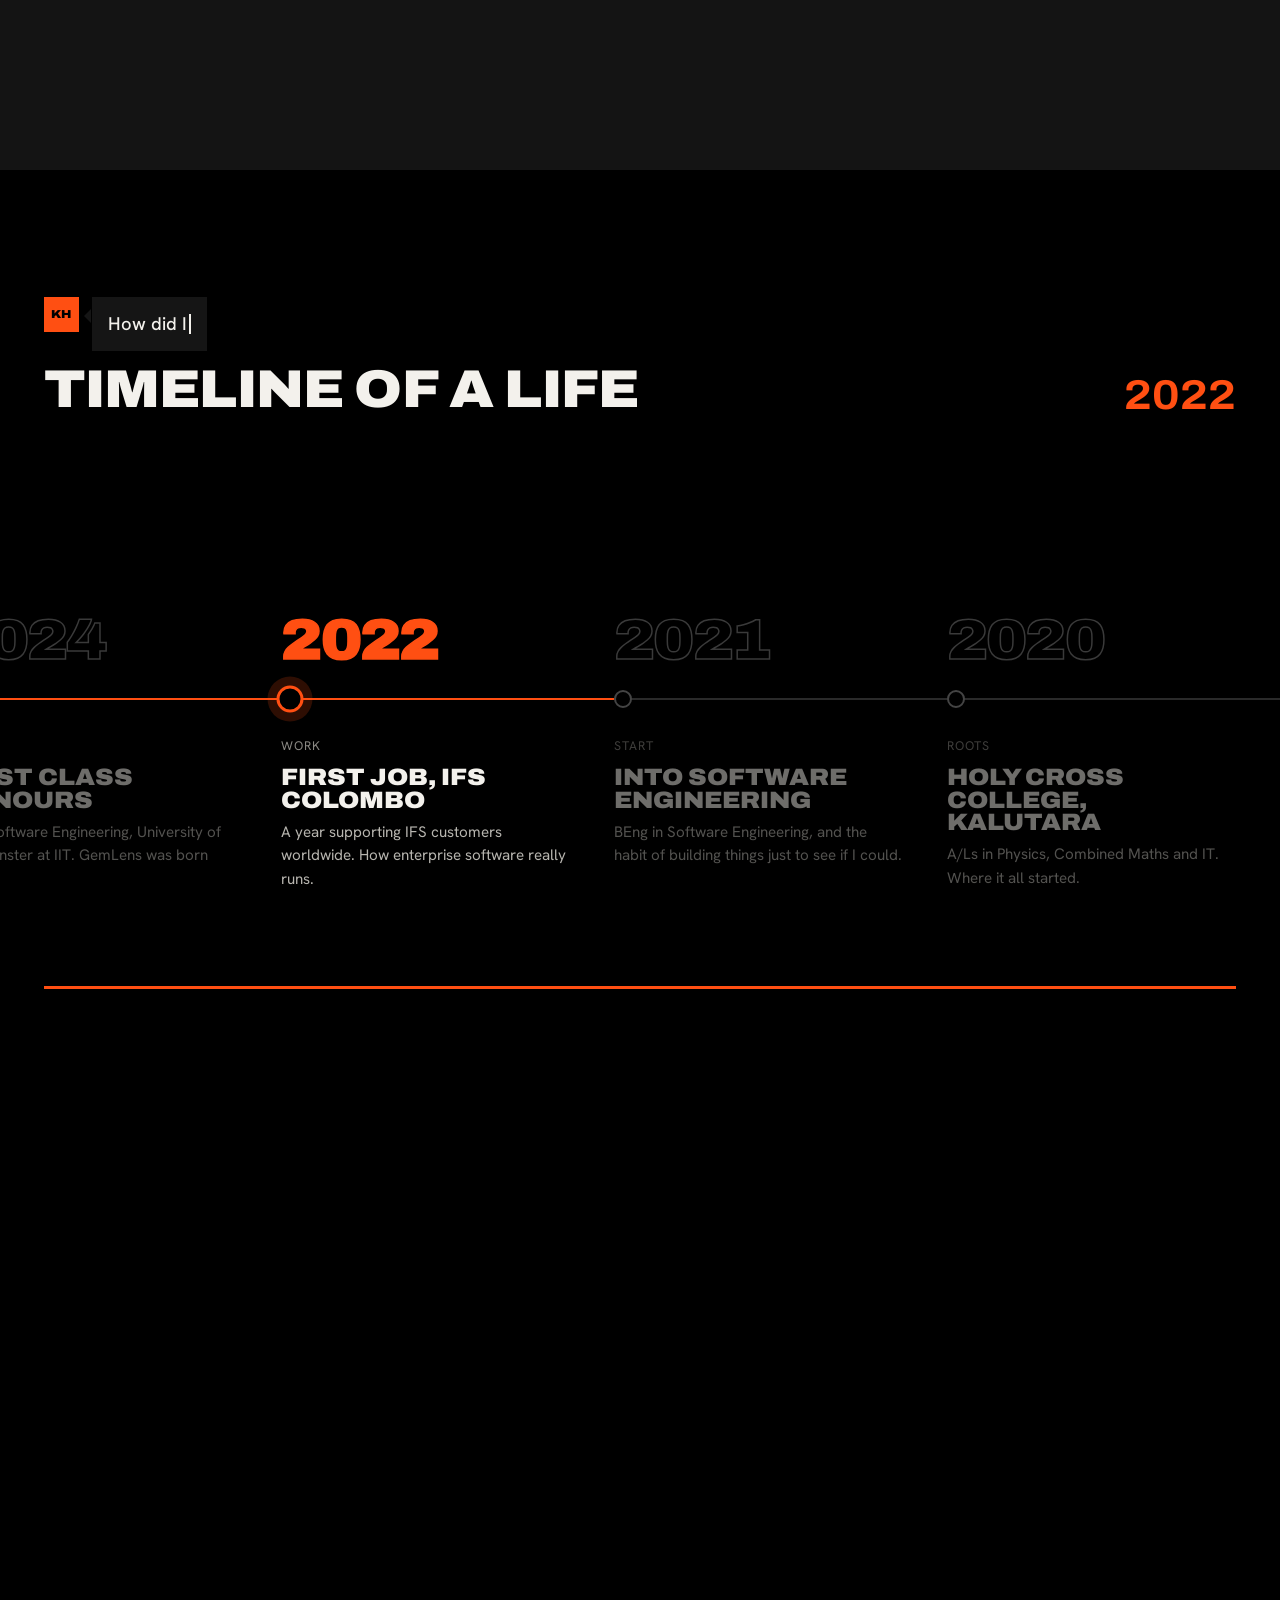
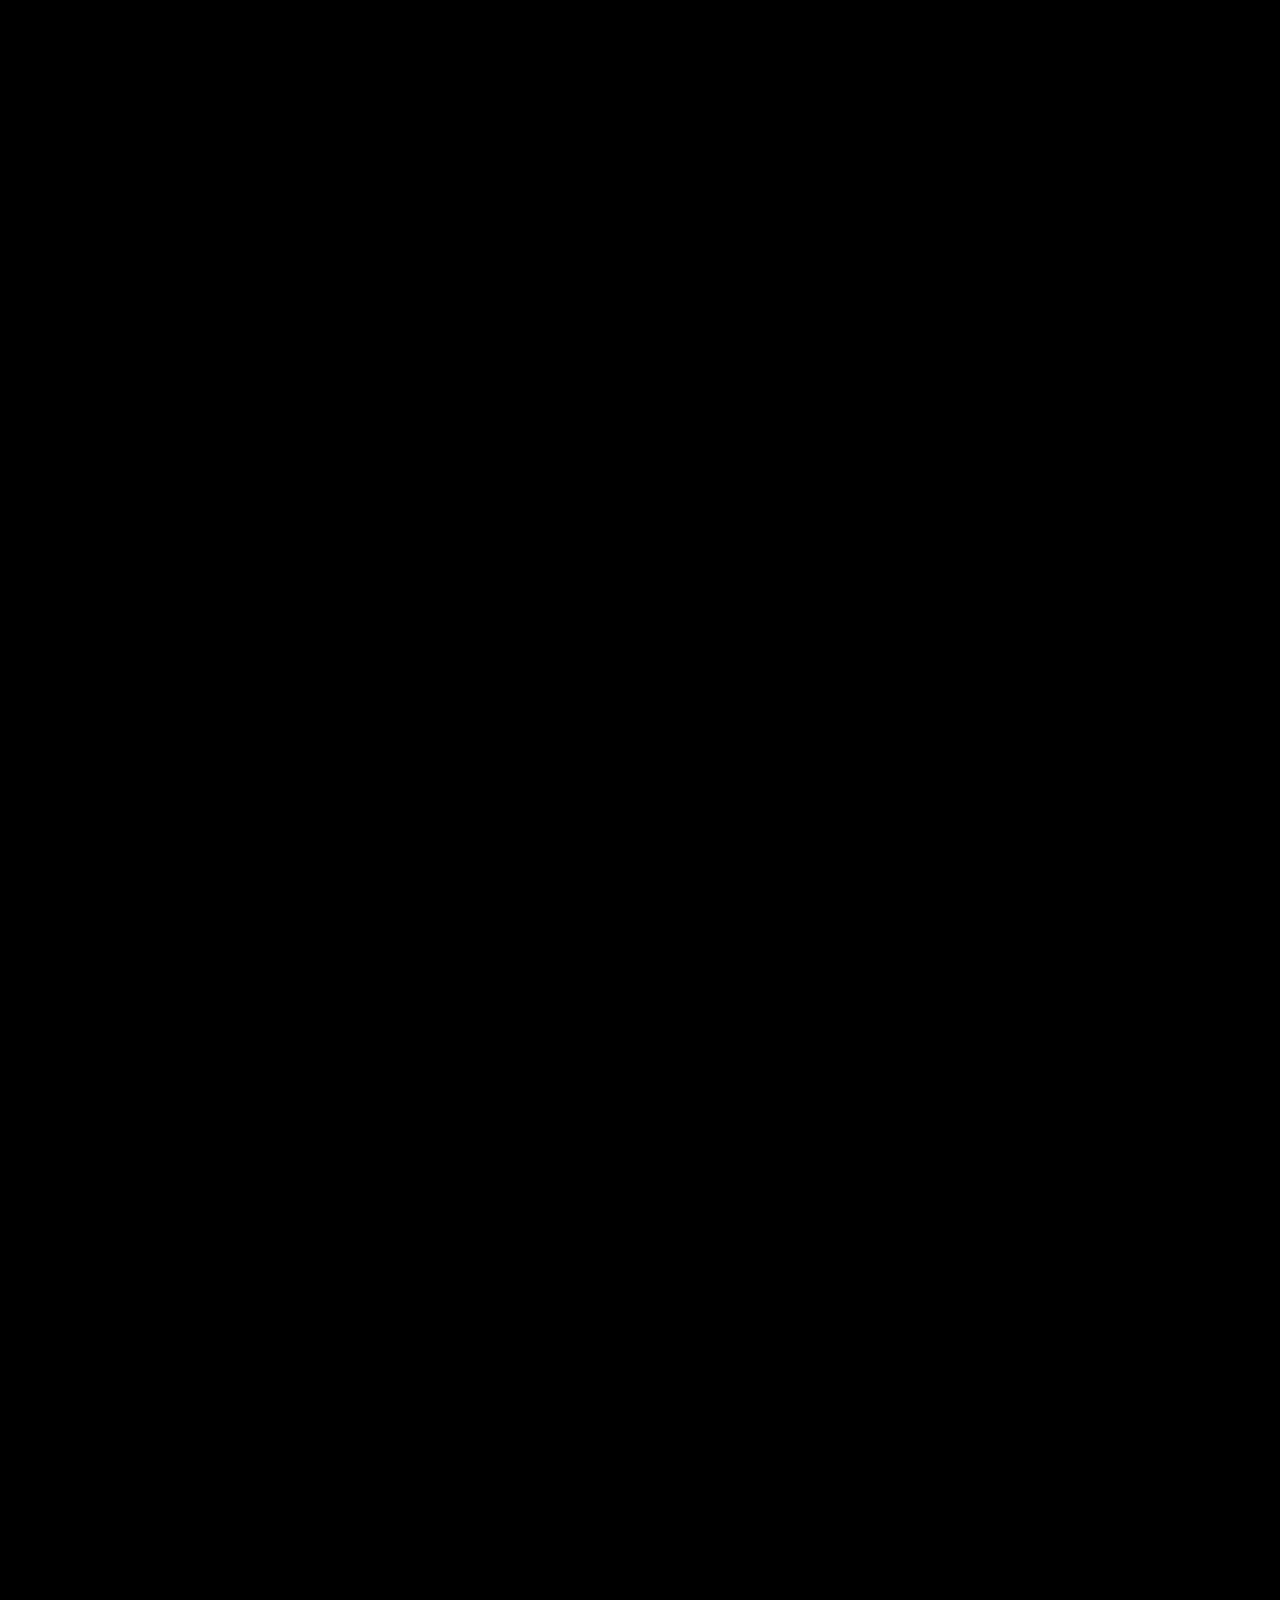
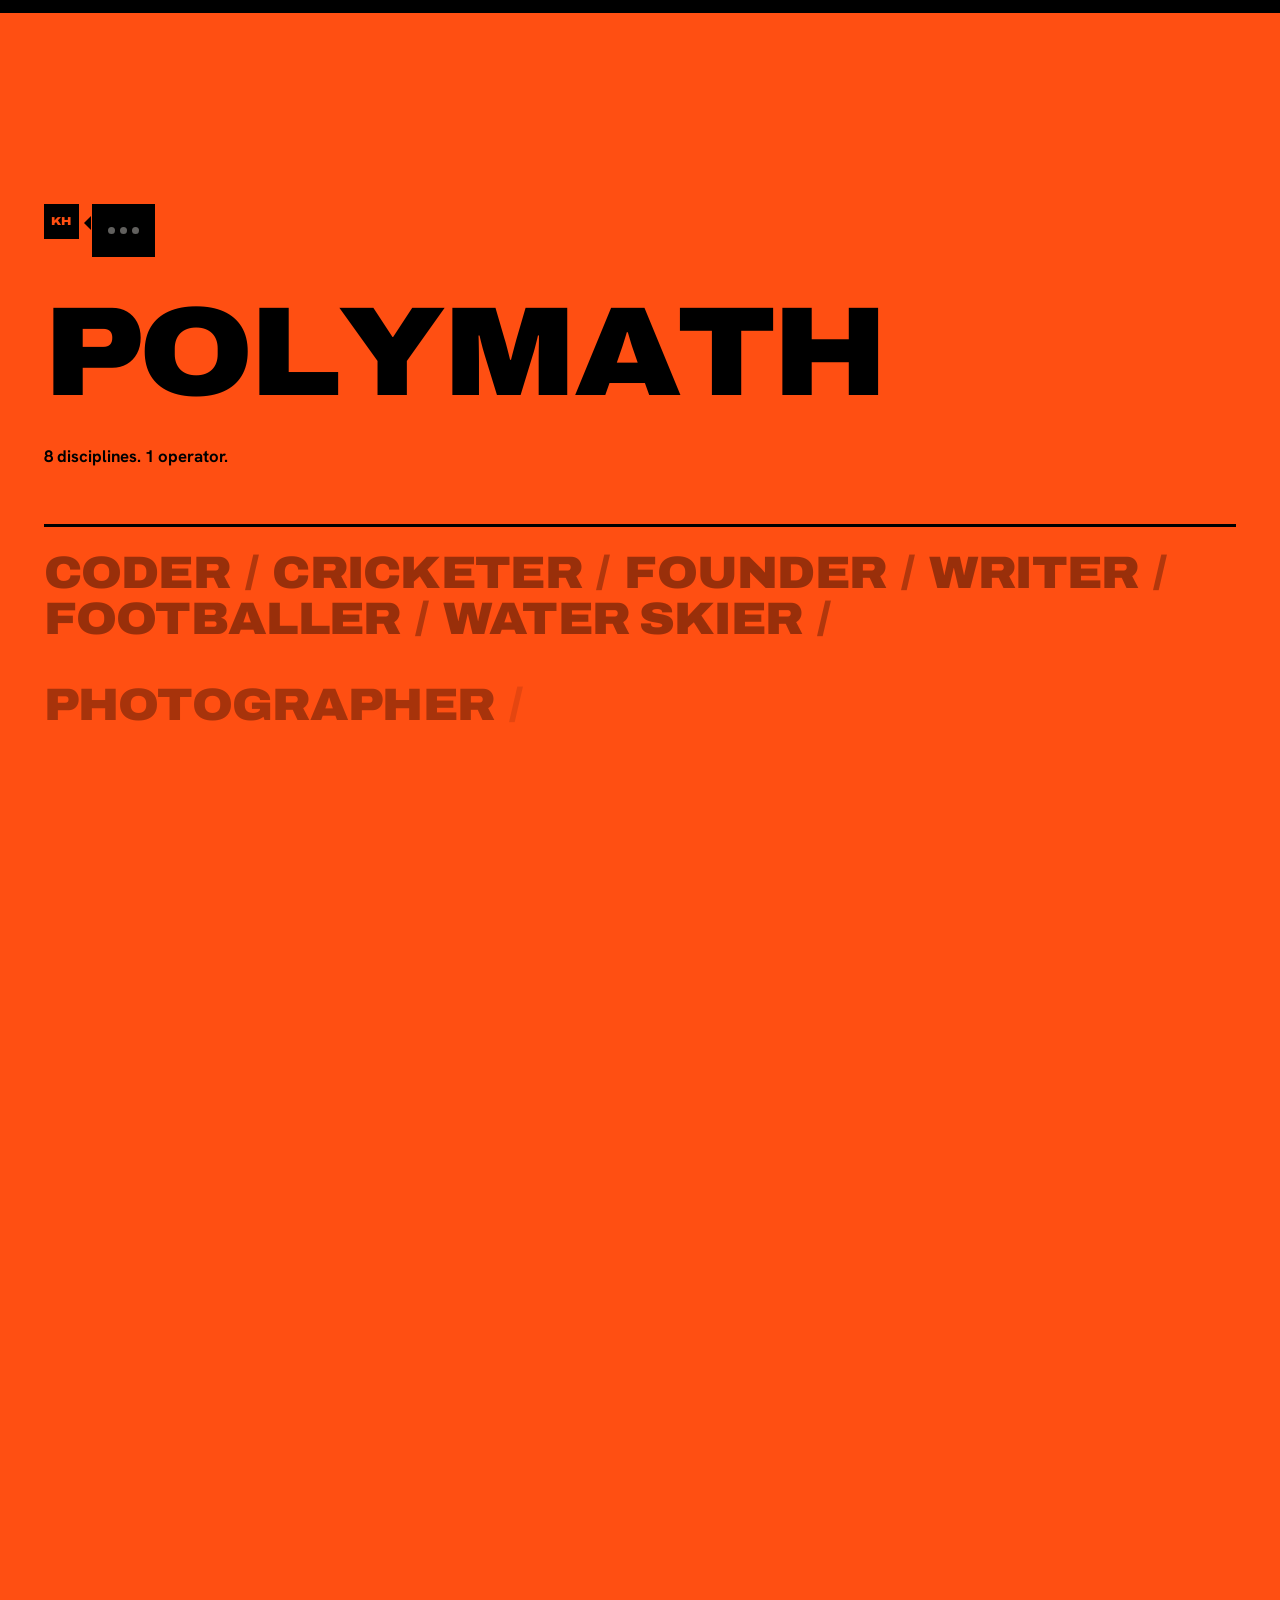
==== commit 59679526: "Pinned scroll endings; reliable return from tools" ====
--- a/index.html
+++ b/index.html
@@ -94,7 +94,7 @@
 <link rel="preload" href="assets/fonts/big-shoulders.woff2" as="font" type="font/woff2" crossorigin>
 <link rel="preload" href="assets/fonts/archivo.woff2" as="font" type="font/woff2" crossorigin>
 <link rel="preload" href="assets/fonts/hanken-grotesk.woff2" as="font" type="font/woff2" crossorigin>
-<link rel="stylesheet" href="styles.css?v=68">
+<link rel="stylesheet" href="styles.css?v=69">
 <link rel="icon" href="data:image/svg+xml,%3Csvg xmlns='http://www.w3.org/2000/svg' viewBox='0 0 32 32'%3E%3Crect width='32' height='32' fill='%23FF4F12'/%3E%3Ctext x='16' y='24' font-family='Arial Black' font-size='19' text-anchor='middle' fill='%23000'%3EK%3C/text%3E%3C/svg%3E">
 </head>
 <body>
@@ -172,7 +172,8 @@
 </section>
 
 <!-- POLYMATH (orange) -->
-<section class="sec hot poly wave" id="polymath">
+<section class="pin hot poly wave" id="polymath" style="--h:270vh">
+  <div class="stage">
   <div class="wrap">
     <p class="say"><i aria-hidden="true">KH</i><span data-de="Code ist nur ein Teil der Geschichte. Hier ist der Rest von mir.">Code is only part of the story. Here's the rest of me.</span></p>
     <h2 class="pword reveal"><span class="fit" data-chars>Polymath</span></h2>
@@ -182,14 +183,17 @@
     </ul>
     <p class="techs">Flutter / Dart / BLoC / Spring Boot / Node.js / NestJS / Next.js / Angular / React / TypeScript / PostgreSQL / Prisma / Docker / CI/CD / Python / TensorFlow / ONNX</p>
   </div>
+</div>
 </section>
 
 <!-- QUOTE -->
-<section class="sec quote wave">
+<section class="pin quote wave" id="quoteSec" style="--h:210vh">
+  <div class="stage">
   <div class="wrap">
     <p class="say"><i aria-hidden="true">KH</i><span data-de="Der Satz, nach dem ich trainiere. Auf dem Platz und an der Tastatur.">The line I train by. On the pitch and at the keyboard.</span></p>
     <blockquote class="q" id="quote"><p data-de-html="Talent ohne harte Arbeit &lt;span&gt;ist nichts.&lt;/span&gt;">Talent without working hard <span>is nothing.</span></p><cite>Cristiano Ronaldo</cite></blockquote>
   </div>
+</div>
 </section>
 
 <!-- RECOMMENDATIONS (shown only when filled in app.js) -->
@@ -221,8 +225,10 @@
 
 <!-- CONTACT (orange) -->
 <section class="sec hot contact wave" id="contact">
-  <div class="wrap">
+  <div class="pin bpin" style="--h:175vh"><div class="stage"><div class="wrap">
     <h2 class="big slide2"><span class="ln" data-de="Lass uns">Let's build</span><span class="ln" data-de="was bauen">something</span></h2>
+  </div></div></div>
+  <div class="wrap">
     <p class="say csay"><i aria-hidden="true">KH</i><span data-de="Du bist dran. Eine Idee? Wähl aus, was du brauchst, und erzähl mir davon.">Your turn. Got an idea? Pick what you need and tell me about it.</span></p>
     <div class="forge">
       <div class="pick" role="tablist" aria-label="What should we build?" data-de-aria="Was sollen wir bauen?">
@@ -280,7 +286,7 @@
 
 <div class="cur" id="cur" aria-hidden="true"><i class="cur-dot"></i><i class="cur-ring"><span id="curT"></span></i></div>
 <p class="toast" id="toast" role="status"></p>
-<script src="assets/lenis.min.js?v=68"></script>
-<script src="app.js?v=68"></script>
+<script src="assets/lenis.min.js?v=69"></script>
+<script src="app.js?v=69"></script>
 </body>
 </html>
--- a/styles.css
+++ b/styles.css
@@ -193,7 +193,7 @@
 @media (hover:none){.cur{display:none}}
 
 /* ---------- polymath (orange) ---------- */
-.poly{overflow:hidden}
+.poly{overflow:clip}
 .pword{margin:0;font-size:10rem;line-height:.82;letter-spacing:-.02em}
 .psub{margin:1.2rem 0 clamp(2.5rem,6vh,4rem);font-weight:700;font-size:1.05rem}
 .disc{list-style:none;margin:0;padding:0;display:flex;flex-wrap:wrap;gap:.2rem .9rem;border-top:3px solid #000;padding-top:1.6rem}
@@ -205,6 +205,7 @@
 
 /* ---------- quote ---------- */
 .quote{padding:clamp(7rem,18vh,12rem) 0}
+.quote.pin{padding:0}
 .q{margin:0}
 .q p{margin:0 0 1.6rem;font-size:clamp(2.4rem,1rem + 3.8vw,5.4rem);line-height:.88;letter-spacing:-.02em;max-width:16ch}
 .q p > span:not(.w){color:var(--o)}
@@ -411,3 +412,16 @@
 .tool-card:hover .tool-name{color:#000}
 .tool-card:hover .tool-go{background:#000;color:var(--ink)}
 @media (max-width:760px){.tools{grid-template-columns:1fr}}
+
+/* ---------- scroll-driven endings: Polymath, quote, "Let's build", tools, footer name (app.js endFx) ---------- */
+.poly .stage,.quote .stage,.bpin .stage{display:flex;flex-direction:column;justify-content:center;padding:4.6rem 0 1.4rem}
+.poly .stage > .wrap,.quote .stage > .wrap{width:100%;transform-origin:50% 50%}
+.bpin .stage{padding:0}
+.bpin .big{font-size:clamp(4rem,1rem + 9vw,11.5rem)}
+html.scrub .pword .c,html.scrub .fname .c{transition:none;will-change:transform}
+html.scrub .disc li{transition:color .35s;color:rgba(0,0,0,.4)}
+html.scrub .disc li.now,html.scrub .disc.done li{color:#000}
+html.scrub .psub,html.scrub .techs,html.scrub .q cite{will-change:opacity,transform}
+html.scrub .q p .w{transition:opacity .25s}
+html.scrub .tool-card{will-change:transform}
+@media (max-width:760px){.bpin .big{font-size:12.2vw}}
